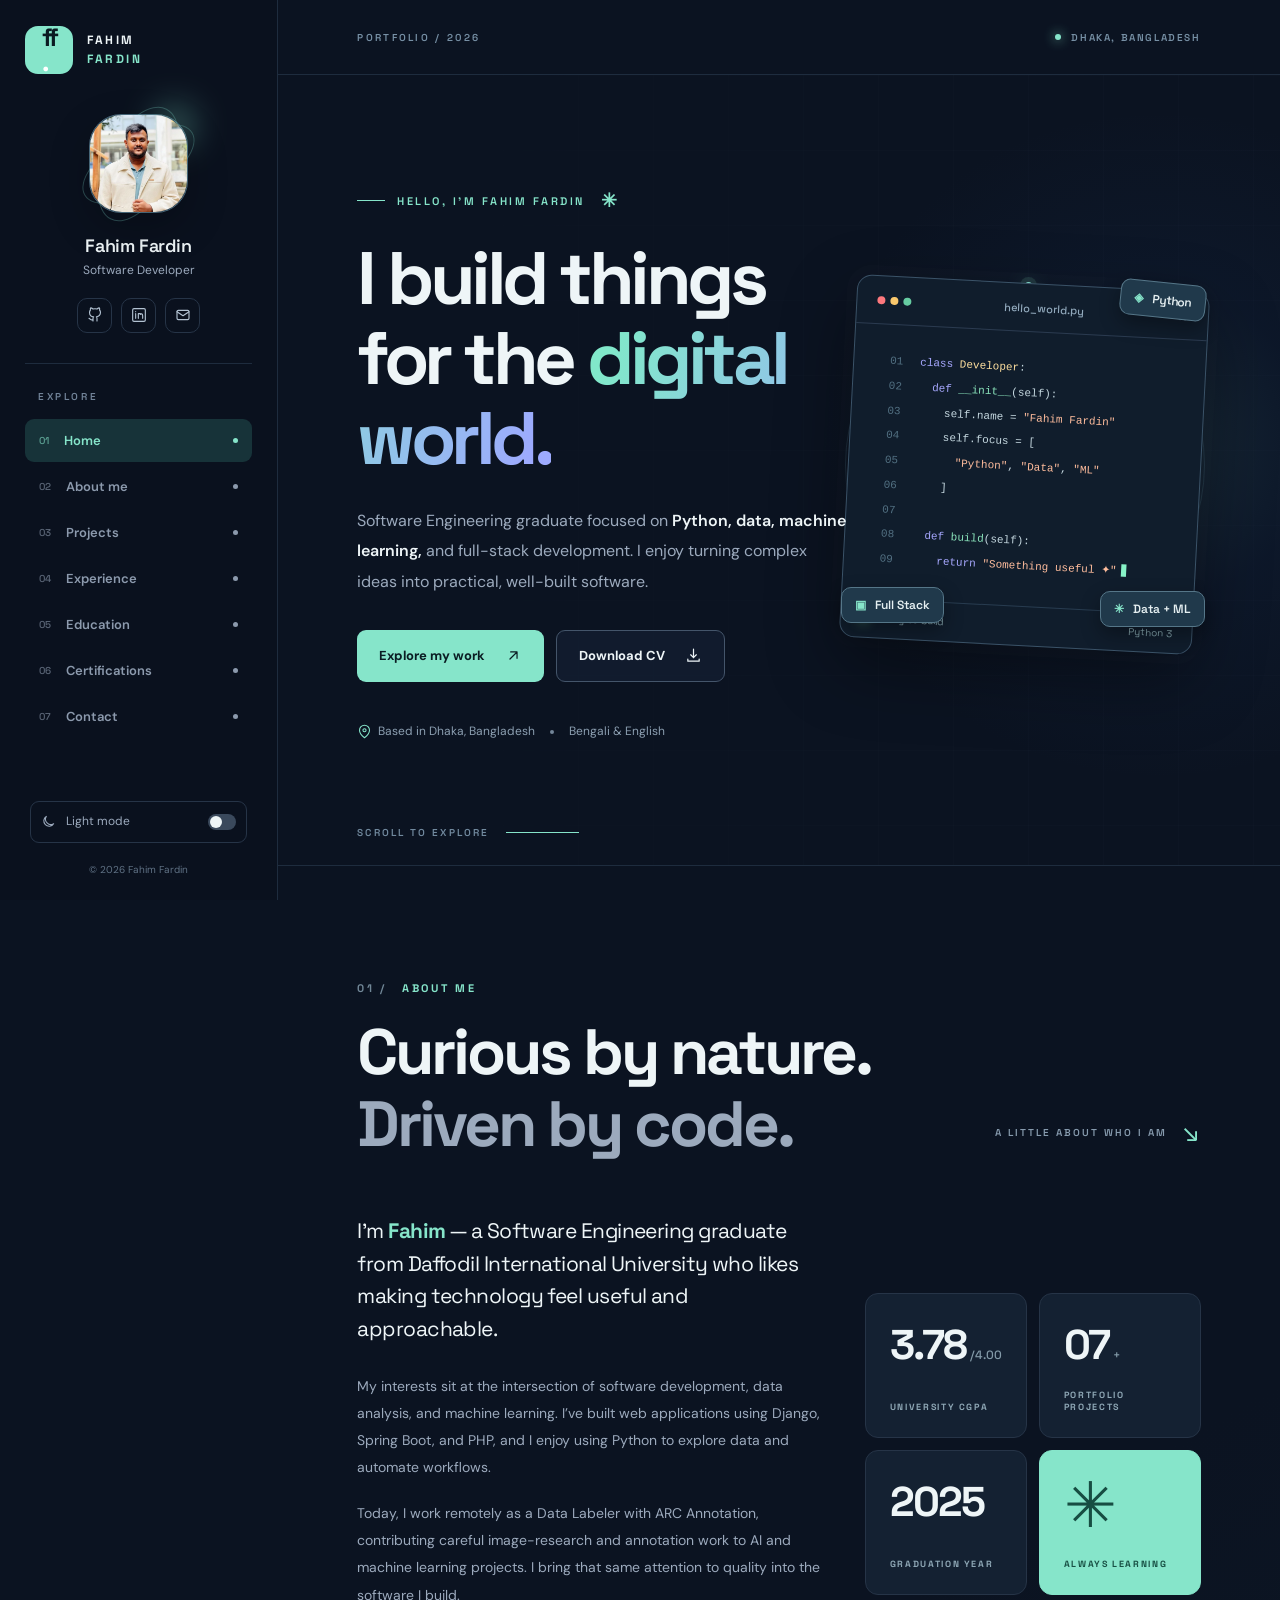
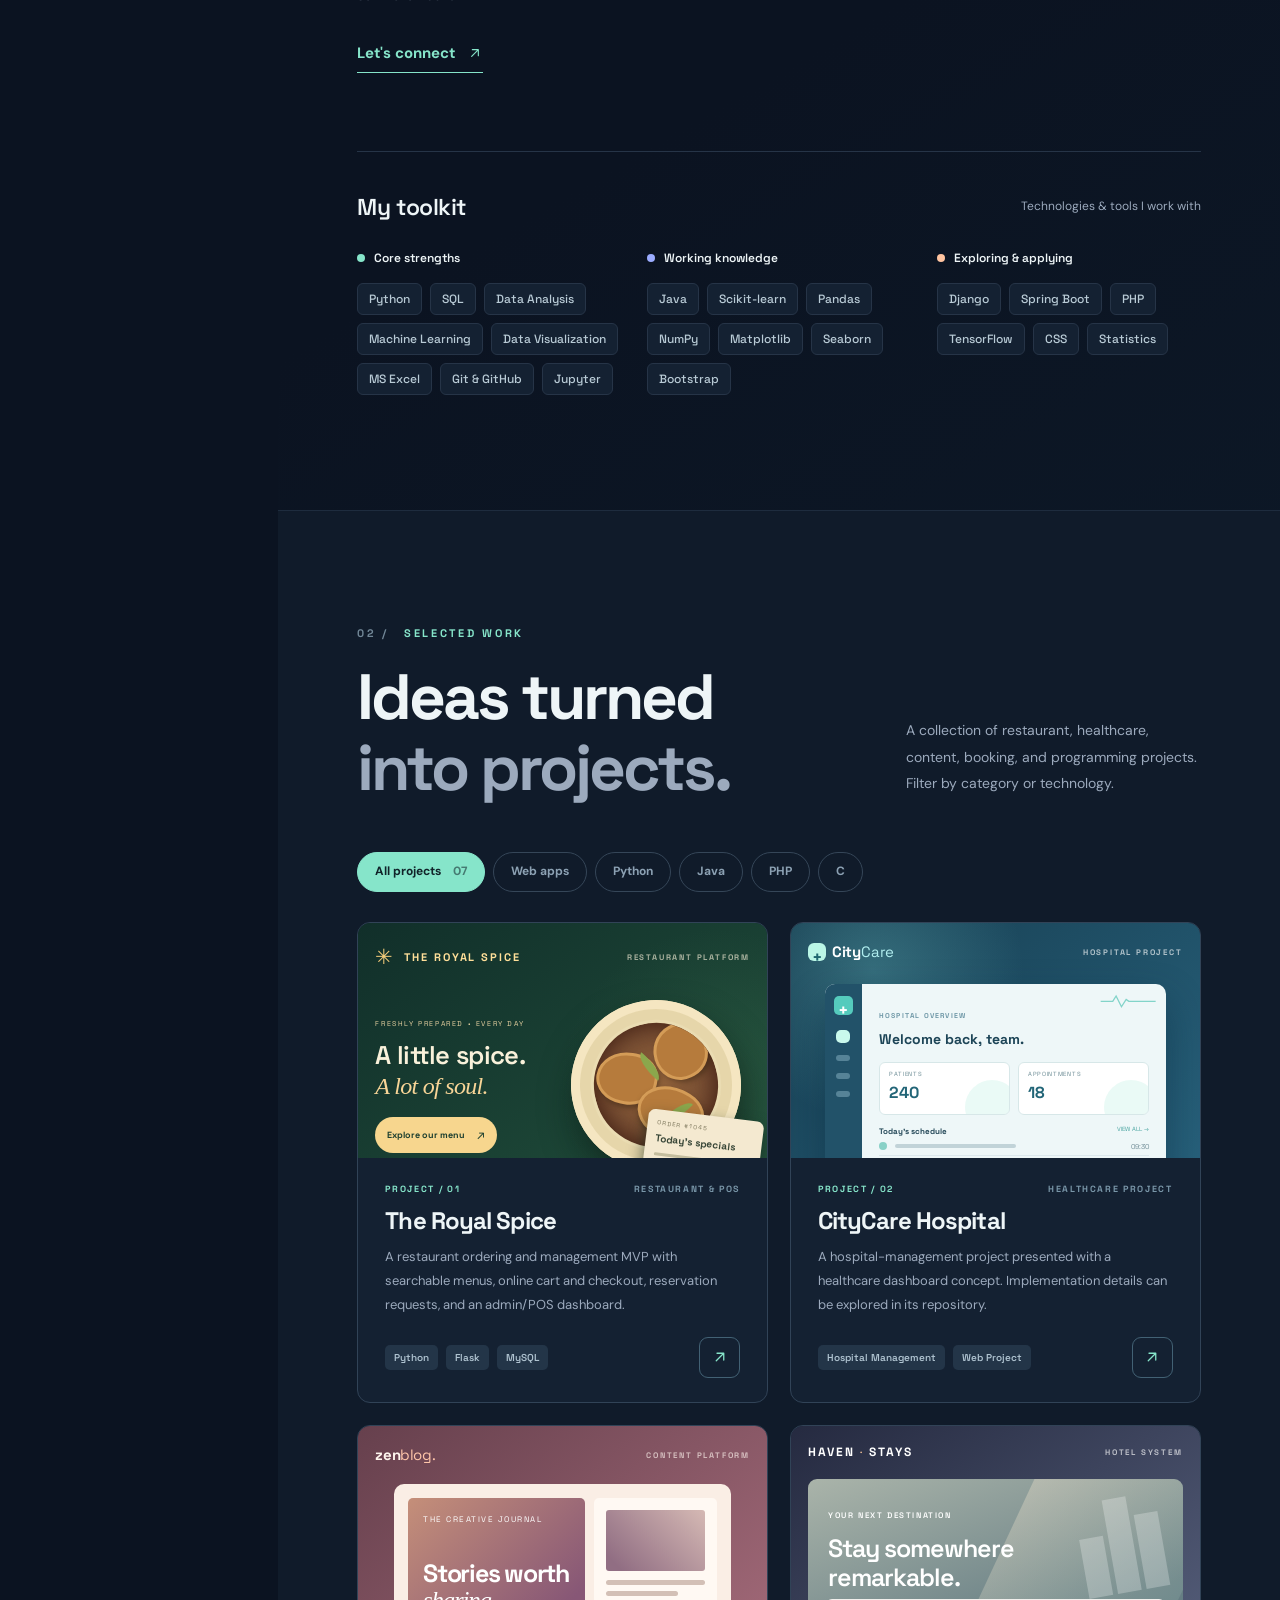
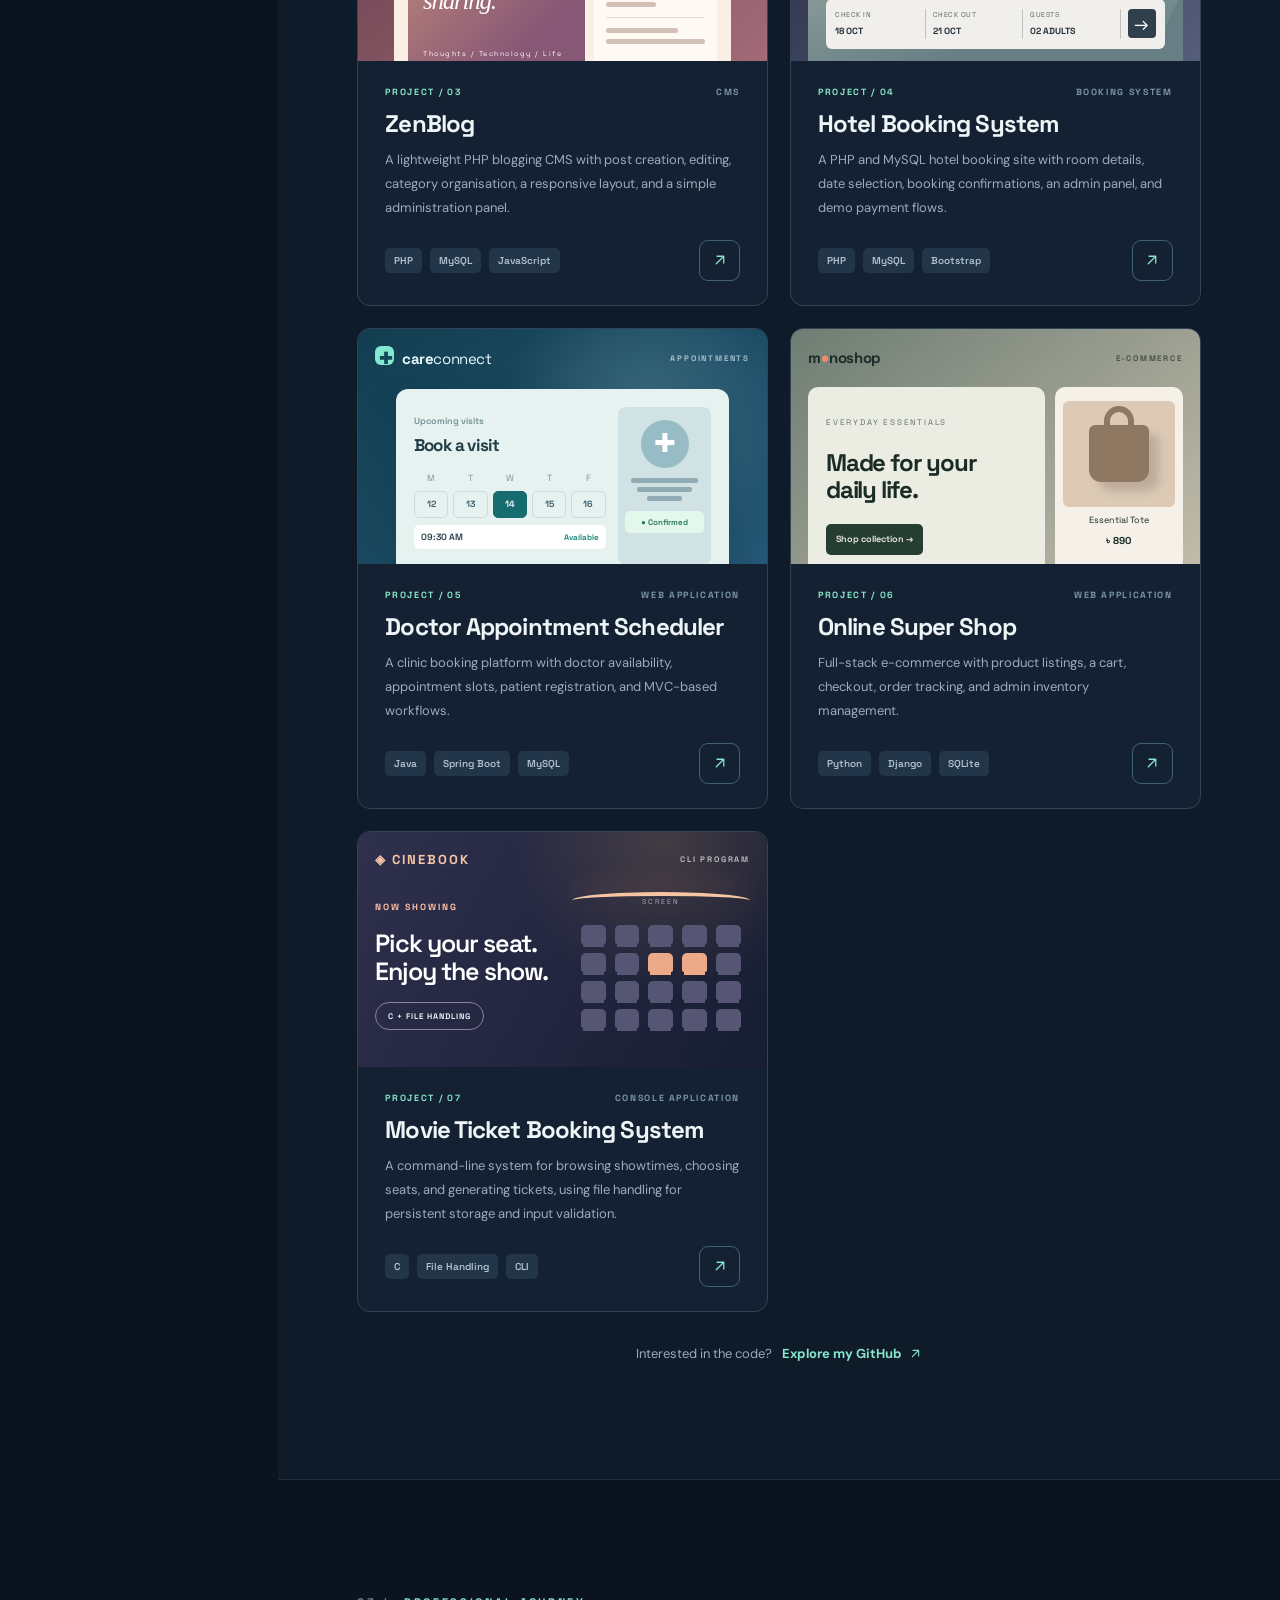
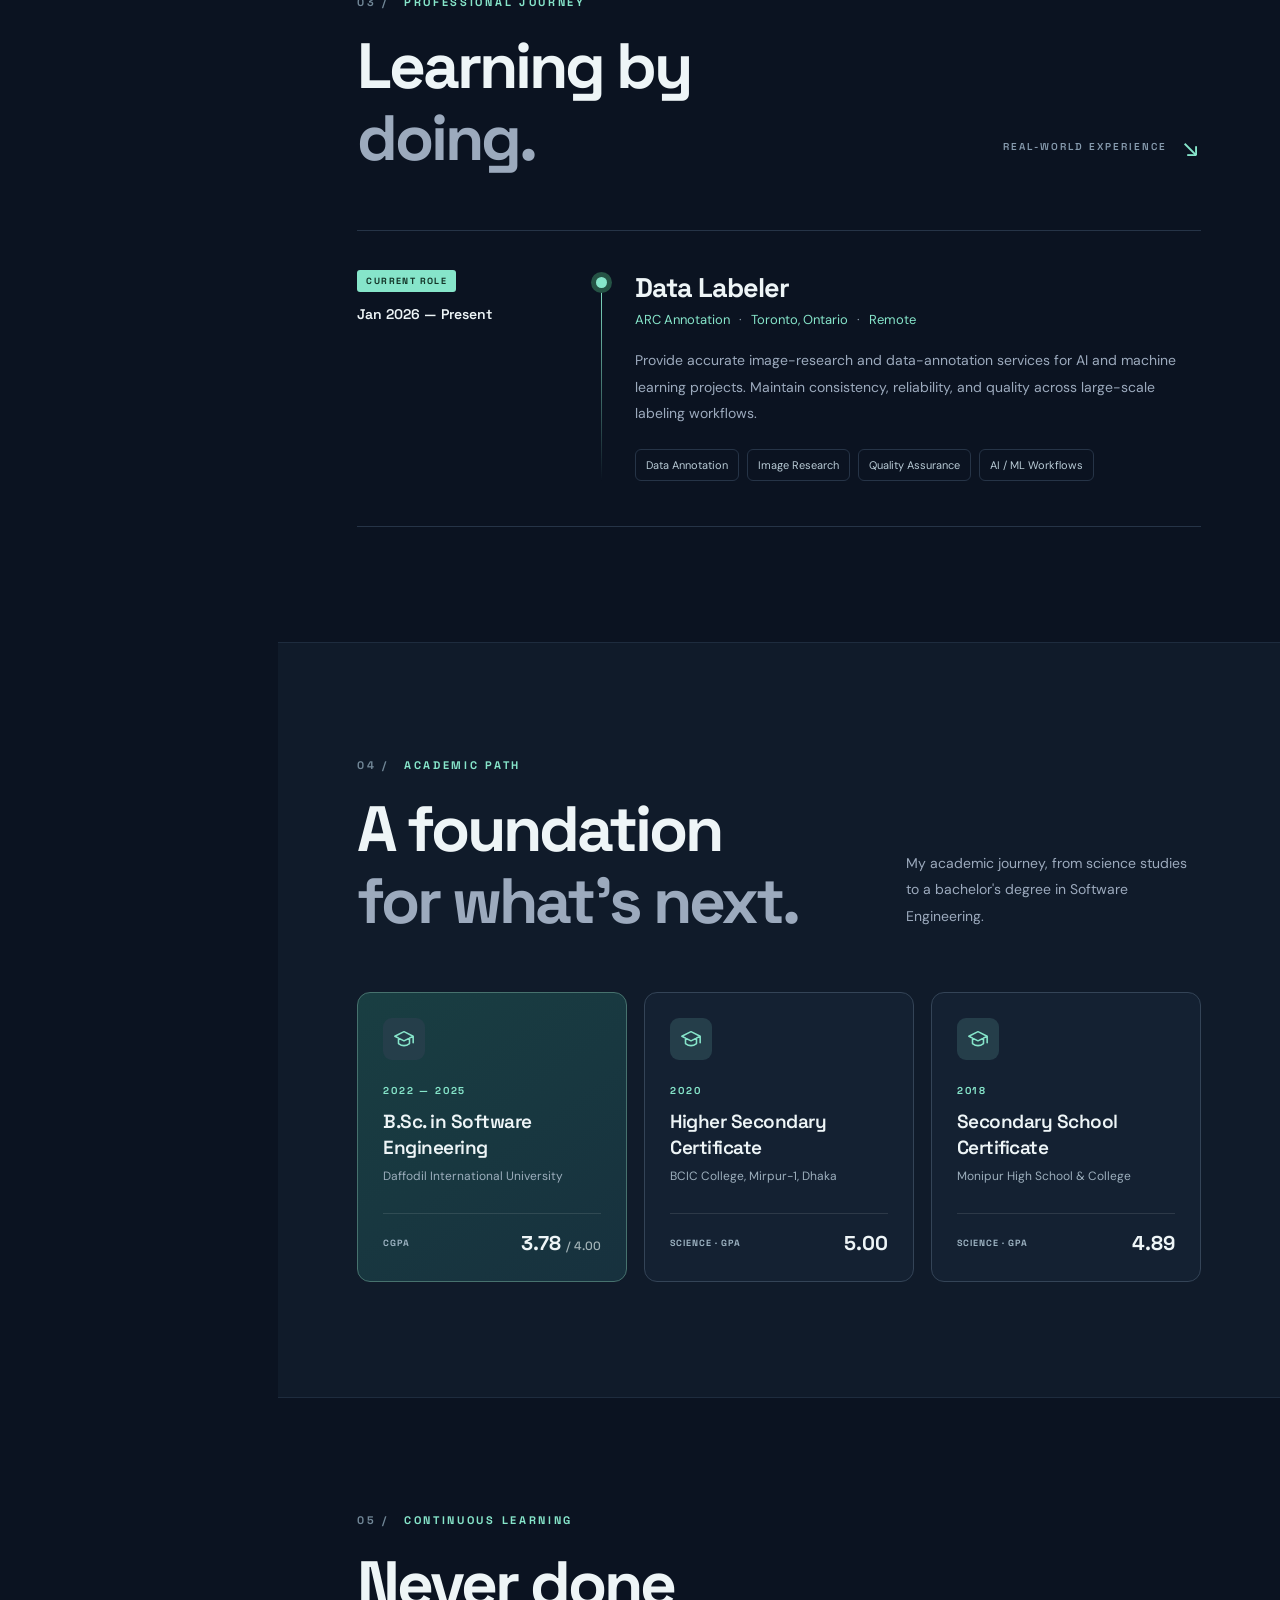
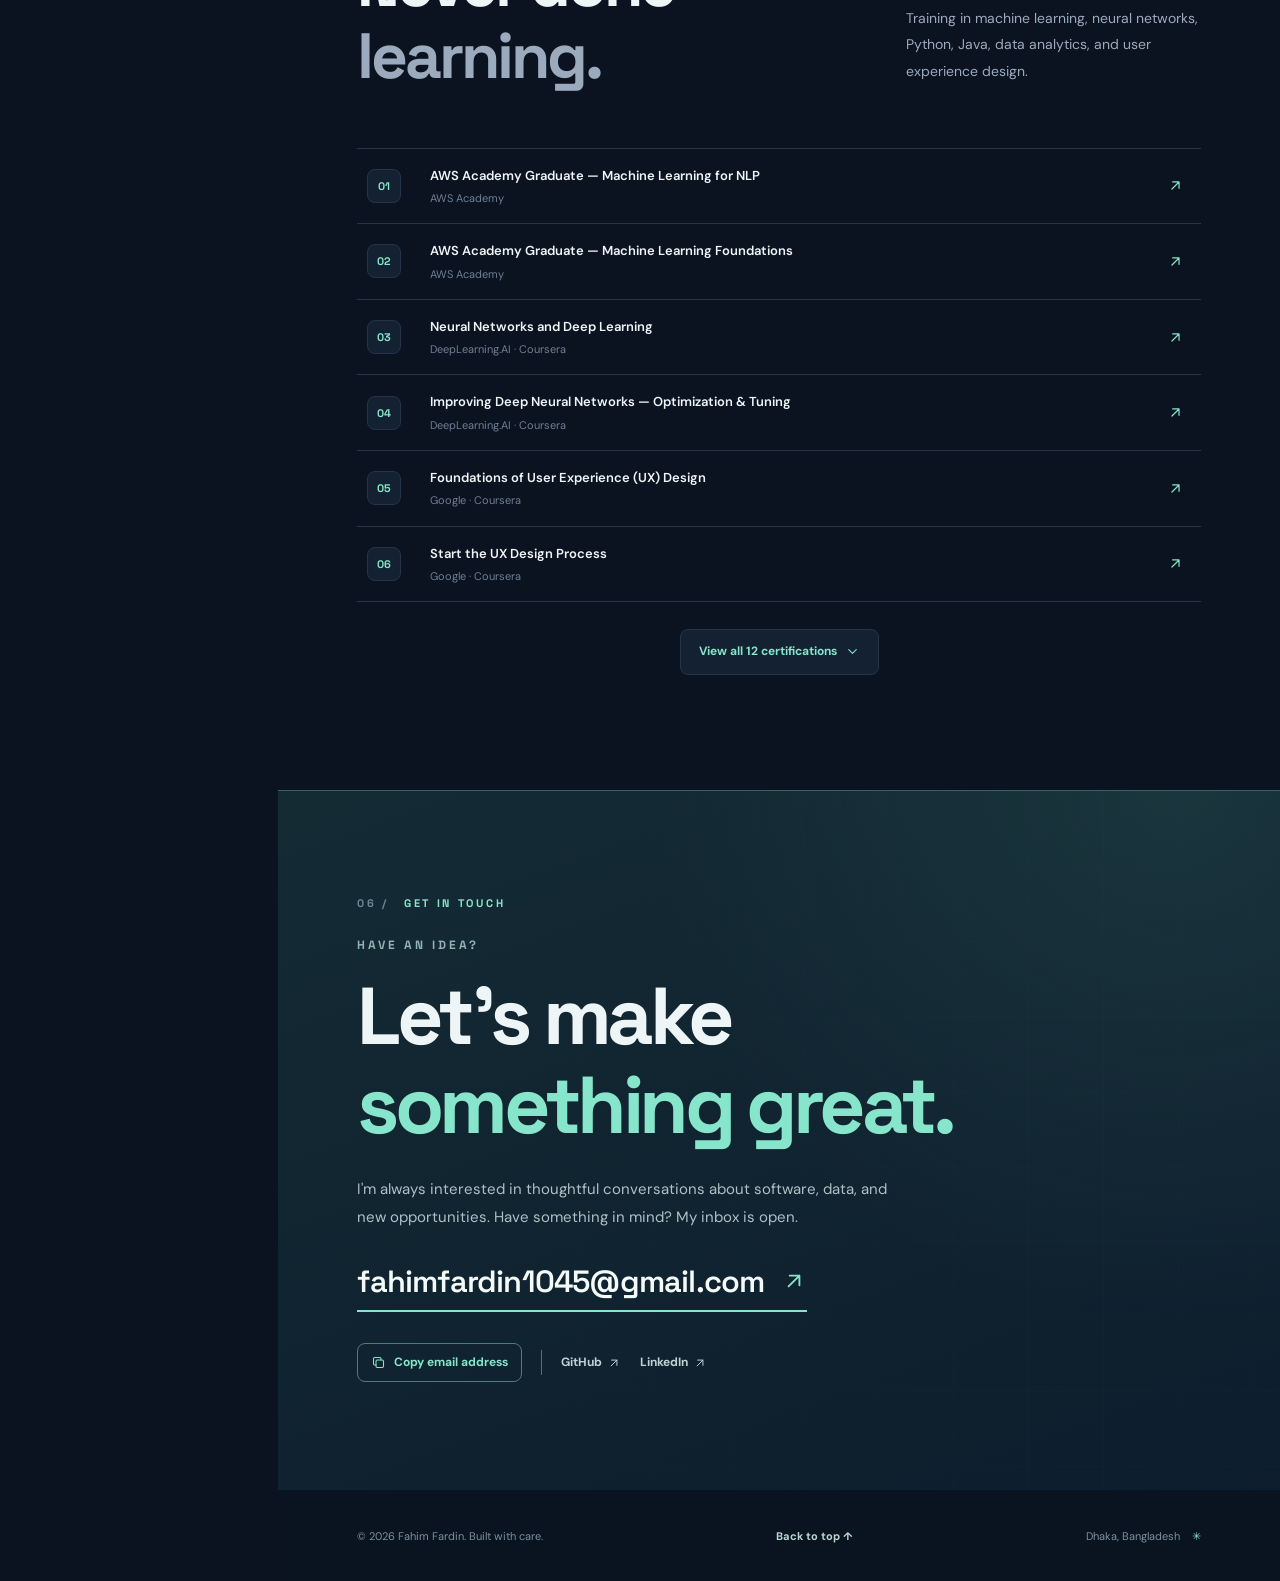
==== index.html @ cd659403 "portfolio" ====
<!doctype html>
<html lang="en">
<head>
  <meta charset="UTF-8">
  <meta name="viewport" content="width=device-width, initial-scale=1.0">
  <meta name="theme-color" content="#0b1321">
  <meta name="description" content="Portfolio of Fahim Fardin, a Software Engineering graduate and Python developer based in Dhaka, Bangladesh. Explore projects in full-stack development, data, and machine learning.">
  <meta name="author" content="Fahim Fardin">
  <meta property="og:type" content="website">
  <meta property="og:title" content="Fahim Fardin — Software Developer Portfolio">
  <meta property="og:description" content="Python, data, machine learning & full-stack development. Explore projects, skills, and experience.">
  <meta property="og:image" content="assets/img/social-preview.svg">
  <meta name="color-scheme" content="dark light">
  <title>Fahim Fardin | Software Developer</title>
  <link rel="icon" type="image/svg+xml" href="assets/img/favicon.svg">
  <link rel="preconnect" href="https://fonts.googleapis.com">
  <link rel="preconnect" href="https://fonts.gstatic.com" crossorigin>
  <link href="https://fonts.googleapis.com/css2?family=DM+Sans:wght@400;500;600;700&family=Space+Grotesk:wght@400;500;600;700&display=swap" rel="stylesheet">
  <link rel="stylesheet" href="assets/css/styles.css">
</head>
<body>
  <svg class="svg-sprites" xmlns="http://www.w3.org/2000/svg" aria-hidden="true">
    <symbol id="ic-arrow-up-right" viewBox="0 0 24 24"><path d="M7 17 17 7M8 7h9v9"/></symbol>
    <symbol id="ic-arrow-right" viewBox="0 0 24 24"><path d="M5 12h14m-6-6 6 6-6 6"/></symbol>
    <symbol id="ic-download" viewBox="0 0 24 24"><path d="M12 3v12m-4-4 4 4 4-4M4 17v3h16v-3"/></symbol>
    <symbol id="ic-github" viewBox="0 0 24 24"><path d="M9 19c-4 1.5-4-2-6-2m12 4v-3.7a3.3 3.3 0 0 0-.9-2.6c3-.34 6.1-1.47 6.1-6.65A5.2 5.2 0 0 0 18.8 4.5a4.8 4.8 0 0 0-.1-3.1S17.5 1 15 3a11.2 11.2 0 0 0-6 0C6.5 1 5.3 1.4 5.3 1.4a4.8 4.8 0 0 0-.1 3.1 5.2 5.2 0 0 0-1.4 3.6c0 5.15 3.1 6.3 6.1 6.65A3.3 3.3 0 0 0 9 17.3V21"/></symbol>
    <symbol id="ic-linkedin" viewBox="0 0 24 24"><rect x="2.5" y="2.5" width="19" height="19" rx="2"/><path d="M7 10v7m0-10v.2M11 17v-7h3v1c.7-1 3.5-1.5 3.5 2V17"/></symbol>
    <symbol id="ic-mail" viewBox="0 0 24 24"><rect x="3" y="5" width="18" height="14" rx="2"/><path d="m3 7 9 6 9-6"/></symbol>
    <symbol id="ic-moon" viewBox="0 0 24 24"><path d="M20.2 15.5A8.5 8.5 0 0 1 8.5 3.8 8.5 8.5 0 1 0 20.2 15.5Z"/></symbol>
    <symbol id="ic-sun" viewBox="0 0 24 24"><circle cx="12" cy="12" r="4"/><path d="M12 2v2m0 16v2M4.9 4.9l1.4 1.4m11.4 11.4 1.4 1.4M2 12h2m16 0h2M4.9 19.1l1.4-1.4M17.7 6.3l1.4-1.4"/></symbol>
    <symbol id="ic-menu" viewBox="0 0 24 24"><path d="M4 7h16M4 12h16M4 17h16"/></symbol>
    <symbol id="ic-close" viewBox="0 0 24 24"><path d="M5 5 19 19M19 5 5 19"/></symbol>
    <symbol id="ic-code" viewBox="0 0 24 24"><path d="m8 8-4 4 4 4m8-8 4 4-4 4m-3-13-2 14"/></symbol>
    <symbol id="ic-briefcase" viewBox="0 0 24 24"><rect x="3" y="7" width="18" height="14" rx="2"/><path d="M8 7V5a2 2 0 0 1 2-2h4a2 2 0 0 1 2 2v2M3 12c4 3 14 3 18 0"/></symbol>
    <symbol id="ic-graduation" viewBox="0 0 24 24"><path d="m2 9 10-5 10 5-10 5-10-5Zm4 2v6c4 3 8 3 12 0v-6m4-2v7"/></symbol>
    <symbol id="ic-award" viewBox="0 0 24 24"><circle cx="12" cy="8" r="5"/><path d="m8 12-2 10 6-3 6 3-2-10"/></symbol>
    <symbol id="ic-location" viewBox="0 0 24 24"><path d="M20 10c0 6-8 12-8 12S4 16 4 10a8 8 0 1 1 16 0Z"/><circle cx="12" cy="10" r="2.5"/></symbol>
    <symbol id="ic-copy" viewBox="0 0 24 24"><rect x="8" y="8" width="12" height="12" rx="2"/><path d="M16 8V6a2 2 0 0 0-2-2H6a2 2 0 0 0-2 2v8a2 2 0 0 0 2 2h2"/></symbol>
    <symbol id="ic-check" viewBox="0 0 24 24"><path d="m5 12 4 4L19 6"/></symbol>
    <symbol id="ic-image" viewBox="0 0 24 24"><rect x="3" y="3" width="18" height="18" rx="3"/><circle cx="8.5" cy="8.5" r="1.6"/><path d="m4 17 5-5 3 3 3-4 5 6"/></symbol>
    <symbol id="ic-camera" viewBox="0 0 24 24"><path d="M3 7h4l2-3h6l2 3h4v13H3z"/><circle cx="12" cy="13.5" r="3.5"/></symbol>
    <symbol id="ic-chevron" viewBox="0 0 24 24"><path d="m6 9 6 6 6-6"/></symbol>
  </svg>

  <a class="skip-link" href="#main-content">Skip to content</a>
  <!-- Thin scroll-reading progress indicator. Decorative; excluded from assistive tech. -->
  <div class="scroll-progress" id="scrollProgress" aria-hidden="true"></div>
  <button class="mobile-toggle icon-button" id="menuToggle" aria-label="Open navigation" aria-expanded="false" aria-controls="siteSidebar"><svg class="icon"><use href="#ic-menu"/></svg></button>
  <div class="sidebar-backdrop" id="sidebarBackdrop" hidden></div>

  <aside class="sidebar" id="siteSidebar" aria-label="Main navigation">
    <a class="sidebar-brand" href="#home" aria-label="Fahim Fardin — Home">
      <span class="brand-mark">ff<span class="brand-dot">.</span></span>
      <span class="brand-name">FAHIM <span>FARDIN</span></span>
    </a>
    <div class="sidebar-profile">
      <div class="avatar" aria-hidden="true"><span>FF</span><img class="avatar-photo" data-photo-target="profile" alt="" hidden><div class="avatar-orbit orbit-one"></div><div class="avatar-orbit orbit-two"></div></div>
      <strong>Fahim Fardin</strong>
      <span>Software Developer</span>
      <div class="side-socials">
        <a href="https://github.com/fahim-fardin-1045" target="_blank" rel="noopener noreferrer" aria-label="GitHub profile"><svg class="icon"><use href="#ic-github"/></svg></a>
        <a href="https://www.linkedin.com/in/fahim-fardin-28616822a" target="_blank" rel="noopener noreferrer" aria-label="LinkedIn profile"><svg class="icon"><use href="#ic-linkedin"/></svg></a>
        <a href="mailto:fahimfardin1045@gmail.com" aria-label="Email Fahim"><svg class="icon"><use href="#ic-mail"/></svg></a>
      </div>
    </div>
    <nav class="side-nav" aria-label="Portfolio sections">
      <span class="nav-heading">EXPLORE</span>
      <a class="nav-item active" href="#home"><span class="nav-index">01</span><span>Home</span><span class="nav-point"></span></a>
      <a class="nav-item" href="#about"><span class="nav-index">02</span><span>About me</span><span class="nav-point"></span></a>
      <a class="nav-item" href="#projects"><span class="nav-index">03</span><span>Projects</span><span class="nav-point"></span></a>
      <a class="nav-item" href="#experience"><span class="nav-index">04</span><span>Experience</span><span class="nav-point"></span></a>
      <a class="nav-item" href="#education"><span class="nav-index">05</span><span>Education</span><span class="nav-point"></span></a>
      <a class="nav-item" href="#certifications"><span class="nav-index">06</span><span>Certifications</span><span class="nav-point"></span></a>
      <a class="nav-item" href="#contact"><span class="nav-index">07</span><span>Contact</span><span class="nav-point"></span></a>
    </nav>
    <div class="sidebar-bottom">
      <button type="button" class="image-tools-launch" id="imageStudioOpen" hidden><svg class="icon"><use href="#ic-image"/></svg> Manage images <span>↗</span></button>
      <button type="button" class="theme-switch" id="themeToggle" aria-label="Switch to light mode"><svg class="icon theme-icon-moon"><use href="#ic-moon"/></svg><svg class="icon theme-icon-sun"><use href="#ic-sun"/></svg><span id="themeLabel">Light mode</span><span class="toggle-track"><span class="toggle-thumb"></span></span></button>
      <span class="side-footer">© <span id="sidebarYear">2026</span> Fahim Fardin</span>
    </div>
  </aside>

  <main id="main-content" class="main">
    <div class="top-line"><span>PORTFOLIO / 2026</span><span class="top-line-right"><span class="mini-dot"></span> DHAKA, BANGLADESH</span></div>

    <section class="hero section-anchor" id="home" aria-labelledby="hero-title">
      <div class="hero-grid"></div><div class="hero-glow"></div>
      <div class="hero-content">
        <div class="eyebrow"><span class="eyebrow-line"></span> HELLO, I'M FAHIM FARDIN <span class="eyebrow-spark">✳</span></div>
        <h1 id="hero-title">I build things<br>for the <span class="gradient-text">digital<br class="desktop-only"> world.</span></h1>
        <p class="hero-description">Software Engineering graduate focused on <strong>Python, data, machine learning,</strong> and full-stack development. I enjoy turning complex ideas into practical, well-built software.</p>
        <div class="hero-actions"><a class="btn btn-primary" href="#projects">Explore my work <svg class="icon"><use href="#ic-arrow-up-right"/></svg></a><a class="btn btn-outline" href="assets/resume/Fahim_Fardin_Resume.pdf" download>Download CV <svg class="icon"><use href="#ic-download"/></svg></a></div>
        <div class="hero-meta"><span><svg class="icon"><use href="#ic-location"/></svg> Based in Dhaka, Bangladesh</span><span class="hero-meta-divider"></span><span>Bengali & English</span></div>
      </div>
      <div class="hero-visual" aria-label="Visual representation of Fahim's coding skills">
        <div class="visual-rings ring-a"></div><div class="visual-rings ring-b"></div>
        <div class="code-card">
          <div class="code-titlebar"><span class="window-dots"><i></i><i></i><i></i></span><span>hello_world.py</span><span class="titlebar-squares">⌘</span></div>
          <div class="code-body"><div><span class="code-ln">01</span><span class="code-purple">class</span> <span class="code-yellow">Developer</span>:</div><div><span class="code-ln">02</span>  <span class="code-purple">def</span> <span class="code-green">__init__</span>(self):</div><div><span class="code-ln">03</span>    self.name = <span class="code-orange">"Fahim Fardin"</span></div><div><span class="code-ln">04</span>    self.focus = [</div><div><span class="code-ln">05</span>      <span class="code-orange">"Python"</span>, <span class="code-orange">"Data"</span>, <span class="code-orange">"ML"</span></div><div><span class="code-ln">06</span>    ]</div><div><span class="code-ln">07</span></div><div><span class="code-ln">08</span>  <span class="code-purple">def</span> <span class="code-green">build</span>(self):</div><div><span class="code-ln">09</span>    <span class="code-purple">return</span> <span class="code-orange">"Something useful ✦"</span></div></div>
          <div class="code-status"><span><span class="status-dot"></span> Ready to build</span><span>Python 3</span></div>
        </div>
        <span class="float-chip chip-python"><span>◈</span> Python</span><span class="float-chip chip-data"><span>✳</span> Data + ML</span><span class="float-chip chip-stack"><span>▣</span> Full Stack</span>
      </div>
      <div class="scroll-cue"><span>SCROLL TO EXPLORE</span><span class="scroll-line"></span></div>
    </section>

    <section class="section about section-anchor" id="about" aria-labelledby="about-title">
      <div class="section-head reveal"><div><div class="section-label"><span>01 /</span> ABOUT ME</div><h2 id="about-title">Curious by nature.<br><span>Driven by code.</span></h2></div><div class="head-aside">A LITTLE ABOUT WHO I AM <span>↘</span></div></div>
      <div class="about-layout">
        <div class="about-copy reveal"><p class="lead">I'm <strong>Fahim</strong> — a Software Engineering graduate from Daffodil International University who likes making technology feel useful and approachable.</p><p>My interests sit at the intersection of software development, data analysis, and machine learning. I’ve built web applications using Django, Spring Boot, and PHP, and I enjoy using Python to explore data and automate workflows.</p><p>Today, I work remotely as a Data Labeler with ARC Annotation, contributing careful image-research and annotation work to AI and machine learning projects. I bring that same attention to quality into the software I build.</p><a class="text-link" href="mailto:fahimfardin1045@gmail.com">Let's connect <svg class="icon"><use href="#ic-arrow-up-right"/></svg></a></div>
        <div class="about-stats reveal"><div class="stat-tile"><span class="stat-number" data-count-to="3.78" data-count-decimals="2">3.78<span>/4.00</span></span><span class="stat-label">UNIVERSITY CGPA</span></div><div class="stat-tile"><span class="stat-number" data-count-to="7" data-count-pad="2">07<span>+</span></span><span class="stat-label">PORTFOLIO PROJECTS</span></div><div class="stat-tile"><span class="stat-number">2025</span><span class="stat-label">GRADUATION YEAR</span></div><div class="stat-tile stat-tile-accent"><span class="stat-icon">✳</span><span class="stat-label">ALWAYS LEARNING</span></div></div>
      </div>
      <div class="skills-area reveal"><div class="skills-title"><h3>My toolkit</h3><p>Technologies & tools I work with</p></div><div class="skill-groups"><div class="skill-group"><h4><span class="group-dot"></span> Core strengths</h4><div class="skill-tags"><span>Python</span><span>SQL</span><span>Data Analysis</span><span>Machine Learning</span><span>Data Visualization</span><span>MS Excel</span><span>Git & GitHub</span><span>Jupyter</span></div></div><div class="skill-group"><h4><span class="group-dot second"></span> Working knowledge</h4><div class="skill-tags"><span>Java</span><span>Scikit-learn</span><span>Pandas</span><span>NumPy</span><span>Matplotlib</span><span>Seaborn</span><span>Bootstrap</span></div></div><div class="skill-group"><h4><span class="group-dot third"></span> Exploring & applying</h4><div class="skill-tags"><span>Django</span><span>Spring Boot</span><span>PHP</span><span>TensorFlow</span><span>CSS</span><span>Statistics</span></div></div></div></div>
    </section>

    <section class="section projects-section section-anchor" id="projects" aria-labelledby="projects-title"><div class="section-head reveal"><div><div class="section-label"><span>02 /</span> SELECTED WORK</div><h2 id="projects-title">Ideas turned<br><span>into projects.</span></h2></div><p class="section-intro">A collection of restaurant, healthcare, content, booking, and programming projects. Filter by category or technology.</p></div>
      <div class="filter-row reveal" role="group" aria-label="Filter projects by category or technology"><button class="filter-btn active" type="button" data-filter="all" aria-pressed="true">All projects <span>07</span></button><button class="filter-btn" type="button" data-filter="web" aria-pressed="false">Web apps</button><button class="filter-btn" type="button" data-filter="python" aria-pressed="false">Python</button><button class="filter-btn" type="button" data-filter="java" aria-pressed="false">Java</button><button class="filter-btn" type="button" data-filter="php" aria-pressed="false">PHP</button><button class="filter-btn" type="button" data-filter="c" aria-pressed="false">C</button></div>
      <div class="projects-grid" id="projectsGrid">
        <article class="project-card reveal" data-tech="web python">
          <div class="project-art art-royal">
            <div class="art-top"><span class="art-brand royal-brand"><span class="royal-icon">✳</span> THE ROYAL SPICE</span><span class="art-minilabel">RESTAURANT PLATFORM</span></div>
            <div class="royal-ui" aria-hidden="true">
              <div class="royal-copy"><span class="royal-overline">FRESHLY PREPARED • EVERY DAY</span><strong>A little spice.<br><em>A lot of soul.</em></strong><span class="royal-cta">Explore our menu <b>↗</b></span></div>
              <div class="royal-plate"><div class="royal-rim"><span class="royal-food food-a"></span><span class="royal-food food-b"></span><span class="royal-food food-c"></span><span class="royal-herb herb-a"></span><span class="royal-herb herb-b"></span></div></div>
              <div class="royal-ticket"><span>ORDER #1045</span><strong>Today's specials</strong><i></i><i></i><i></i><b>FLASK · MYSQL</b></div>
            </div>
          <img class="project-cover" data-photo-target="royal" alt="The Royal Spice project preview" loading="lazy" decoding="async" hidden></div>
          <div class="project-body"><div class="project-number">PROJECT / 01 <span>RESTAURANT & POS</span></div><h3>The Royal Spice</h3><p>A restaurant ordering and management MVP with searchable menus, online cart and checkout, reservation requests, and an admin/POS dashboard.</p><div class="project-footer"><div class="tech-list"><span>Python</span><span>Flask</span><span>MySQL</span></div><a class="project-link" href="https://github.com/fahim-fardin-1045/The-Royel-Spice" target="_blank" rel="noopener noreferrer" aria-label="View The Royal Spice project on GitHub" title="View project code"><svg class="icon"><use href="#ic-arrow-up-right"/></svg></a></div></div>
        </article>
        <article class="project-card reveal" data-tech="web">
          <div class="project-art art-citycare">
            <div class="art-top"><span class="art-brand citycare-brand"><span class="citycare-cross">+</span> City<span>Care</span></span><span class="art-minilabel">HOSPITAL PROJECT</span></div>
            <div class="citycare-ui" aria-hidden="true">
              <div class="citycare-sidebar"><span class="citycare-logo">+</span><i class="citycare-active"></i><i></i><i></i><i></i></div>
              <div class="citycare-workspace"><span class="citycare-label">HOSPITAL OVERVIEW</span><strong>Welcome back, team.</strong><div class="citycare-widgets"><div><span>PATIENTS</span><b>240</b><i></i></div><div><span>APPOINTMENTS</span><b>18</b><i></i></div></div><div class="citycare-linehead"><b>Today's schedule</b><span>VIEW ALL →</span></div><div class="citycare-patient"><span class="citycare-dot"></span><i></i><em>09:30</em></div><div class="citycare-patient"><span class="citycare-dot"></span><i></i><em>11:00</em></div></div>
              <div class="citycare-pulse"><svg viewBox="0 0 85 22" fill="none" stroke="currentColor" stroke-width="2"><path d="M1 11h18l5-8 8 16 7-11 4 3h40"/></svg></div>
            </div>
          <img class="project-cover" data-photo-target="citycare" alt="CityCare Hospital project preview" loading="lazy" decoding="async" hidden></div>
          <div class="project-body"><div class="project-number">PROJECT / 02 <span>HEALTHCARE PROJECT</span></div><h3>CityCare Hospital</h3><p>A hospital-management project presented with a healthcare dashboard concept. Implementation details can be explored in its repository.</p><div class="project-footer"><div class="tech-list"><span>Hospital Management</span><span>Web Project</span></div><a class="project-link" href="https://github.com/fahim-fardin-1045/hospital-management-system" target="_blank" rel="noopener noreferrer" aria-label="View hospital management system repository on GitHub" title="View project code"><svg class="icon"><use href="#ic-arrow-up-right"/></svg></a></div></div>
        </article>
        <article class="project-card reveal" data-tech="web php"><div class="project-art art-blog"><div class="art-top"><span class="art-brand blog-brand">zen<span>blog.</span></span><span class="art-minilabel">CONTENT PLATFORM</span></div><div class="blog-ui"><div class="blog-cover"><span>THE CREATIVE JOURNAL</span><strong>Stories worth<br><em>sharing.</em></strong><span>Thoughts / Technology / Life</span></div><div class="blog-sidebar"><div class="blog-square"></div><span class="bar bar-long"></span><span class="bar bar-mid"></span><span class="bar bar-short"></span><div class="blog-line"></div><span class="bar bar-mid"></span><span class="bar bar-long"></span></div></div><img class="project-cover" data-photo-target="zenblog" alt="ZenBlog project preview" loading="lazy" decoding="async" hidden></div><div class="project-body"><div class="project-number">PROJECT / 03 <span>CMS</span></div><h3>ZenBlog</h3><p>A lightweight PHP blogging CMS with post creation, editing, category organisation, a responsive layout, and a simple administration panel.</p><div class="project-footer"><div class="tech-list"><span>PHP</span><span>MySQL</span><span>JavaScript</span></div><a class="project-link" href="https://github.com/fahim-fardin-1045/php_zen-blog" target="_blank" rel="noopener noreferrer" aria-label="View ZenBlog on GitHub"><svg class="icon"><use href="#ic-arrow-up-right"/></svg></a></div></div></article>
        <article class="project-card reveal" data-tech="web php"><div class="project-art art-hotel"><div class="art-top"><span class="art-brand hotel-brand">HAVEN <span>·</span> STAYS</span><span class="art-minilabel">HOTEL SYSTEM</span></div><div class="hotel-ui"><div class="hotel-heading"><span>YOUR NEXT DESTINATION</span><strong>Stay somewhere<br>remarkable.</strong></div><div class="hotel-box"><span>CHECK IN <strong>18 OCT</strong></span><span>CHECK OUT <strong>21 OCT</strong></span><span>GUESTS <strong>02 ADULTS</strong></span><span class="hotel-search">→</span></div><div class="hotel-horizon"><i></i><i></i><i></i></div></div><img class="project-cover" data-photo-target="hotel" alt="Hotel Booking System project preview" loading="lazy" decoding="async" hidden></div><div class="project-body"><div class="project-number">PROJECT / 04 <span>BOOKING SYSTEM</span></div><h3>Hotel Booking System</h3><p>A PHP and MySQL hotel booking site with room details, date selection, booking confirmations, an admin panel, and demo payment flows.</p><div class="project-footer"><div class="tech-list"><span>PHP</span><span>MySQL</span><span>Bootstrap</span></div><a class="project-link" href="https://github.com/fahim-fardin-1045/hotel_booking" target="_blank" rel="noopener noreferrer" aria-label="View Hotel Booking System on GitHub"><svg class="icon"><use href="#ic-arrow-up-right"/></svg></a></div></div></article>
        <article class="project-card reveal" data-tech="web java"><div class="project-art art-doctor"><div class="art-top"><span class="art-brand"><span class="art-brand-icon">✚</span> care<span>connect</span></span><span class="art-minilabel">APPOINTMENTS</span></div><div class="schedule-ui"><div class="schedule-left"><span class="ui-muted">Upcoming visits</span><strong>Book a visit</strong><div class="schedule-calendar"><span>M</span><span>T</span><span>W</span><span>T</span><span>F</span><b>12</b><b>13</b><b class="selected">14</b><b>15</b><b>16</b></div><div class="schedule-slot">09:30 AM <span>Available</span></div></div><div class="doctor-id"><span class="doctor-avatar">✚</span><div class="doctor-bars"><i></i><i></i><i></i></div><span class="doctor-badge">● Confirmed</span></div></div><img class="project-cover" data-photo-target="doctor" alt="Doctor Appointment Scheduler project preview" loading="lazy" decoding="async" hidden></div><div class="project-body"><div class="project-number">PROJECT / 05 <span>WEB APPLICATION</span></div><h3>Doctor Appointment Scheduler</h3><p>A clinic booking platform with doctor availability, appointment slots, patient registration, and MVC-based workflows.</p><div class="project-footer"><div class="tech-list"><span>Java</span><span>Spring Boot</span><span>MySQL</span></div><a class="project-link" href="https://github.com/fahim-fardin-1045/OOD_Spring_Project" target="_blank" rel="noopener noreferrer" aria-label="View Doctor Appointment Scheduler on GitHub"><svg class="icon"><use href="#ic-arrow-up-right"/></svg></a></div></div></article>
        <article class="project-card reveal" data-tech="web python"><div class="project-art art-shop"><div class="art-top"><span class="art-brand">m<span class="shop-bubble">●</span>noshop</span><span class="art-minilabel">E-COMMERCE</span></div><div class="shop-ui"><div class="shop-feature"><span>EVERYDAY ESSENTIALS</span><strong>Made for your<br>daily life.</strong><span class="shop-faux-button">Shop collection →</span></div><div class="shop-product"><div class="shop-bag"><span></span></div><span>Essential Tote</span><strong>৳ 890</strong></div></div><img class="project-cover" data-photo-target="shop" alt="Online Super Shop project preview" loading="lazy" decoding="async" hidden></div><div class="project-body"><div class="project-number">PROJECT / 06 <span>WEB APPLICATION</span></div><h3>Online Super Shop</h3><p>Full-stack e-commerce with product listings, a cart, checkout, order tracking, and admin inventory management.</p><div class="project-footer"><div class="tech-list"><span>Python</span><span>Django</span><span>SQLite</span></div><a class="project-link" href="https://github.com/fahim-fardin-1045/Supershop_project" target="_blank" rel="noopener noreferrer" aria-label="View Online Super Shop on GitHub"><svg class="icon"><use href="#ic-arrow-up-right"/></svg></a></div></div></article>
        <article class="project-card reveal" data-tech="c"><div class="project-art art-cinema"><div class="art-top"><span class="art-brand cinema-brand">◈ CINEBOOK</span><span class="art-minilabel">CLI PROGRAM</span></div><div class="cinema-ui"><div class="cinema-side"><span>NOW SHOWING</span><strong>Pick your seat.<br>Enjoy the show.</strong><span class="cinema-pill">C + FILE HANDLING</span></div><div class="seat-map"><div class="cinema-screen">SCREEN</div><div class="seats-grid" aria-hidden="true"><i></i><i></i><i></i><i></i><i></i><i></i><i></i><i class="seat-picked"></i><i class="seat-picked"></i><i></i><i></i><i></i><i></i><i></i><i></i><i></i><i></i><i></i><i></i><i></i></div></div></div><img class="project-cover" data-photo-target="cinema" alt="Movie Ticket Booking System project preview" loading="lazy" decoding="async" hidden></div><div class="project-body"><div class="project-number">PROJECT / 07 <span>CONSOLE APPLICATION</span></div><h3>Movie Ticket Booking System</h3><p>A command-line system for browsing showtimes, choosing seats, and generating tickets, using file handling for persistent storage and input validation.</p><div class="project-footer"><div class="tech-list"><span>C</span><span>File Handling</span><span>CLI</span></div><a class="project-link" href="https://github.com/fahim-fardin-1045/Movie-Ticket-Booking" target="_blank" rel="noopener noreferrer" aria-label="View Movie Ticket Booking System on GitHub"><svg class="icon"><use href="#ic-arrow-up-right"/></svg></a></div></div></article>
      </div>
      <p class="filter-status sr-only" id="filterStatus" role="status" aria-live="polite">Showing all 7 projects.</p>
      <div class="projects-more reveal">Interested in the code? <a href="https://github.com/fahim-fardin-1045" target="_blank" rel="noopener noreferrer">Explore my GitHub <svg class="icon"><use href="#ic-arrow-up-right"/></svg></a></div>
    </section>

    <section class="section experience-section section-anchor" id="experience" aria-labelledby="experience-title"><div class="section-head reveal"><div><div class="section-label"><span>03 /</span> PROFESSIONAL JOURNEY</div><h2 id="experience-title">Learning by<br><span>doing.</span></h2></div><div class="head-aside">REAL-WORLD EXPERIENCE <span>↘</span></div></div><div class="timeline reveal"><div class="timeline-entry"><div class="timeline-date"><span class="timeline-current">CURRENT ROLE</span><strong>Jan 2026 — Present</strong></div><div class="timeline-connector"><span></span></div><div class="timeline-details"><h3>Data Labeler</h3><p class="workplace">ARC Annotation <span>·</span> Toronto, Ontario <span>·</span> Remote</p><p>Provide accurate image-research and data-annotation services for AI and machine learning projects. Maintain consistency, reliability, and quality across large-scale labeling workflows.</p><div class="experience-tags"><span>Data Annotation</span><span>Image Research</span><span>Quality Assurance</span><span>AI / ML Workflows</span></div></div></div></div></section>

    <section class="section education-section section-anchor" id="education" aria-labelledby="education-title"><div class="section-head reveal"><div><div class="section-label"><span>04 /</span> ACADEMIC PATH</div><h2 id="education-title">A foundation<br><span>for what's next.</span></h2></div><p class="section-intro">My academic journey, from science studies to a bachelor's degree in Software Engineering.</p></div><div class="education-grid reveal"><article class="edu-card edu-primary"><div class="edu-icon"><svg class="icon"><use href="#ic-graduation"/></svg></div><div class="edu-year">2022 — 2025</div><h3>B.Sc. in Software Engineering</h3><p>Daffodil International University</p><div class="edu-bottom"><span>CGPA</span><strong>3.78 <small>/ 4.00</small></strong></div></article><article class="edu-card"><div class="edu-icon"><svg class="icon"><use href="#ic-graduation"/></svg></div><div class="edu-year">2020</div><h3>Higher Secondary Certificate</h3><p>BCIC College, Mirpur-1, Dhaka</p><div class="edu-bottom"><span>SCIENCE · GPA</span><strong>5.00</strong></div></article><article class="edu-card"><div class="edu-icon"><svg class="icon"><use href="#ic-graduation"/></svg></div><div class="edu-year">2018</div><h3>Secondary School Certificate</h3><p>Monipur High School & College</p><div class="edu-bottom"><span>SCIENCE · GPA</span><strong>4.89</strong></div></article></div></section>

    <section class="section certificates-section section-anchor" id="certifications" aria-labelledby="cert-title"><div class="section-head reveal"><div><div class="section-label"><span>05 /</span> CONTINUOUS LEARNING</div><h2 id="cert-title">Never done<br><span>learning.</span></h2></div><p class="section-intro">Training in machine learning, neural networks, Python, Java, data analytics, and user experience design.</p></div><div class="cert-list reveal" id="certList">
      <a class="cert-item" href="https://www.credly.com/go/redrq256" target="_blank" rel="noopener noreferrer"><span class="cert-icon">01</span><div><strong>AWS Academy Graduate — Machine Learning for NLP</strong><span>AWS Academy</span></div><svg class="icon"><use href="#ic-arrow-up-right"/></svg></a>
      <a class="cert-item" href="https://www.credly.com/go/l5bCc9kc" target="_blank" rel="noopener noreferrer"><span class="cert-icon">02</span><div><strong>AWS Academy Graduate — Machine Learning Foundations</strong><span>AWS Academy</span></div><svg class="icon"><use href="#ic-arrow-up-right"/></svg></a>
      <a class="cert-item" href="https://coursera.org/verify/PRRMQLF92VWO" target="_blank" rel="noopener noreferrer"><span class="cert-icon">03</span><div><strong>Neural Networks and Deep Learning</strong><span>DeepLearning.AI · Coursera</span></div><svg class="icon"><use href="#ic-arrow-up-right"/></svg></a>
      <a class="cert-item" href="https://coursera.org/verify/VD1JTFF6AWCI" target="_blank" rel="noopener noreferrer"><span class="cert-icon">04</span><div><strong>Improving Deep Neural Networks — Optimization & Tuning</strong><span>DeepLearning.AI · Coursera</span></div><svg class="icon"><use href="#ic-arrow-up-right"/></svg></a>
      <a class="cert-item" href="https://coursera.org/verify/U7A5CRUI7LOB" target="_blank" rel="noopener noreferrer"><span class="cert-icon">05</span><div><strong>Foundations of User Experience (UX) Design</strong><span>Google · Coursera</span></div><svg class="icon"><use href="#ic-arrow-up-right"/></svg></a>
      <a class="cert-item" href="https://coursera.org/verify/YOY3MT6ZIQ01" target="_blank" rel="noopener noreferrer"><span class="cert-icon">06</span><div><strong>Start the UX Design Process</strong><span>Google · Coursera</span></div><svg class="icon"><use href="#ic-arrow-up-right"/></svg></a>
      <a class="cert-item extra-cert" href="https://udemy.com/certificate/UC-50faf0ad-2db0-4e7d-b21d-664479cb1e00" target="_blank" rel="noopener noreferrer"><span class="cert-icon">07</span><div><strong>Learn JAVA Programming</strong><span>Udemy</span></div><svg class="icon"><use href="#ic-arrow-up-right"/></svg></a>
      <a class="cert-item extra-cert" href="https://udemy.com/certificate/UC-cd60633a-88c6-4aba-a10d-b816e0342bf5" target="_blank" rel="noopener noreferrer"><span class="cert-icon">08</span><div><strong>Python for Everyone</strong><span>Udemy</span></div><svg class="icon"><use href="#ic-arrow-up-right"/></svg></a>
      <a class="cert-item extra-cert" href="https://udemy.com/certificate/UC-bc8eb25b-78a3-4b87-99aa-cfc5cb70a768" target="_blank" rel="noopener noreferrer"><span class="cert-icon">09</span><div><strong>MS Excel Automation: Excel Data Analysis with Python</strong><span>Udemy</span></div><svg class="icon"><use href="#ic-arrow-up-right"/></svg></a>
      <a class="cert-item extra-cert" href="https://udemy.com/certificate/UC-d26cc973-0299-447c-a773-b4584e918aaf" target="_blank" rel="noopener noreferrer"><span class="cert-icon">10</span><div><strong>Microsoft Word Essential Training</strong><span>Udemy</span></div><svg class="icon"><use href="#ic-arrow-up-right"/></svg></a>
      <a class="cert-item extra-cert" href="https://udemy.com/certificate/UC-fce22cf6-3944-42fe-a9ba-00f5184d818b" target="_blank" rel="noopener noreferrer"><span class="cert-icon">11</span><div><strong>Data Analytics for Project Management</strong><span>Udemy</span></div><svg class="icon"><use href="#ic-arrow-up-right"/></svg></a>
      <div class="cert-item extra-cert cert-no-link"><span class="cert-icon">12</span><div><strong>Professional UI/UX Design with Figma</strong><span>UY LAB · Online</span></div><span class="cert-unlinked" title="Certificate URL not provided in résumé">No verification URL</span></div>
      </div><button class="show-certs" id="showCerts" type="button" aria-expanded="false" aria-controls="certList">View all 12 certifications <svg class="icon"><use href="#ic-chevron"/></svg></button></section>

    <section class="contact-section section-anchor" id="contact" aria-labelledby="contact-title"><div class="contact-grid"></div><div class="contact-inner reveal"><div class="section-label"><span>06 /</span> GET IN TOUCH</div><span class="contact-super">HAVE AN IDEA?</span><h2 id="contact-title">Let's make<br><em>something great.</em></h2><p>I'm always interested in thoughtful conversations about software, data, and new opportunities. Have something in mind? My inbox is open.</p><a class="contact-email" href="mailto:fahimfardin1045@gmail.com">fahimfardin1045@gmail.com <svg class="icon"><use href="#ic-arrow-up-right"/></svg></a><div class="contact-actions"><button class="copy-email" id="copyEmail" type="button"><svg class="icon"><use href="#ic-copy"/></svg><span>Copy email address</span></button><span class="contact-divider"></span><a href="https://github.com/fahim-fardin-1045" target="_blank" rel="noopener noreferrer">GitHub <svg class="icon"><use href="#ic-arrow-up-right"/></svg></a><a href="https://www.linkedin.com/in/fahim-fardin-28616822a" target="_blank" rel="noopener noreferrer">LinkedIn <svg class="icon"><use href="#ic-arrow-up-right"/></svg></a></div></div></section>
    <footer class="main-footer"><span>© <span id="footerYear">2026</span> Fahim Fardin. Built with care.</span><a href="#home">Back to top ↑</a><span>Dhaka, Bangladesh <span class="footer-star">✳</span></span></footer>
  </main>

  <!-- Owner-side editor. Enable with ?edit=1; images stay local until exported and published. -->
  <dialog class="image-studio" id="imageStudio" aria-labelledby="imageStudioTitle" aria-describedby="imageStudioIntro">
    <div class="studio-header">
      <div><span class="studio-kicker">PORTFOLIO / PERSONALIZE</span><h2 id="imageStudioTitle">Your images, your story<span>.</span></h2><p id="imageStudioIntro">Choose a profile photo or project screenshots. Changes appear instantly and stay in this browser until you publish them.</p></div>
      <button type="button" class="studio-close" id="imageStudioClose" aria-label="Close image manager"><svg class="icon"><use href="#ic-close"/></svg></button>
    </div>
    <div class="studio-guide"><span class="studio-guide-icon">✦</span><span><strong>Tip:</strong> JPG, PNG or WebP · up to 10 MB each. Images are optimized automatically. Drag a file onto a tile, or choose Upload.</span></div>
    <div class="studio-grid" id="imageStudioGrid"></div>
    <p class="studio-message" id="imageStudioStatus" role="status" aria-live="polite">No image selected yet.</p>
    <div class="studio-footer"><span><strong>For your live website:</strong> download the image file and add it to your site's <code>assets/img/uploads/</code> folder.</span><button type="button" id="exportImageFile" class="studio-export">Download publishing file <svg class="icon"><use href="#ic-download"/></svg></button></div>
    <input id="studioFileInput" type="file" accept="image/jpeg,image/png,image/webp" hidden>
  </dialog>
  <script src="assets/js/script.js" defer></script>
</body>
</html>
---- assets/css/styles.css ----
:root{--bg:#0b1321;--bg-alt:#101b2a;--sidebar:#0a111e;--surface:#142132;--surface-alt:#19283a;--surface-deep:#111d2c;--line:#263447;--line-soft:#1e2c3e;--text:#eef5f7;--text-muted:#9caabd;--text-faint:#6e7f94;--mint:#86e5ca;--mint-deep:#50b89b;--blue:#9bacff;--coral:#ffc4a0;--shadow:0 18px 65px rgba(0,0,0,.24);--sidebar-width:278px;--max-main:1320px;--heading:'Space Grotesk',Arial,sans-serif;--body:'DM Sans',Arial,sans-serif}
*,*::before,*::after{box-sizing:border-box}html{scroll-behavior:smooth;scroll-padding-top:36px}body{margin:0;background:var(--bg);font-family:var(--body);color:var(--text);-webkit-font-smoothing:antialiased;font-size:15px;line-height:1.65}body,button,a{ -webkit-tap-highlight-color:transparent}button,a{font:inherit}button{cursor:pointer}a{color:inherit;text-decoration:none}a:focus-visible,button:focus-visible{outline:2px solid var(--mint);outline-offset:4px}::selection{background:var(--mint);color:#0c1922}.svg-sprites,.sr-only{position:absolute!important;width:1px!important;height:1px!important;overflow:hidden!important;clip:rect(0,0,0,0)!important;white-space:nowrap!important}.icon{width:19px;height:19px;fill:none;stroke:currentColor;stroke-width:1.7;stroke-linecap:round;stroke-linejoin:round;flex-shrink:0}.skip-link{position:fixed;z-index:400;left:16px;top:-80px;background:var(--mint);color:#10202b;padding:12px 22px;border-radius:9px}.skip-link:focus{top:16px}
/* Fixed portfolio navigation */
.sidebar{position:fixed;left:0;top:0;bottom:0;width:var(--sidebar-width);z-index:100;background:var(--sidebar);border-right:1px solid var(--line-soft);display:flex;flex-direction:column;overflow:auto;padding:25px 25px 22px;scrollbar-width:thin}.sidebar-brand{display:flex;align-items:center;gap:14px;min-height:49px}.brand-mark{display:grid;place-content:center;width:48px;height:48px;border-radius:13px;background:var(--mint);color:#0b1b22;font-family:var(--heading);font-weight:700;font-size:25px;letter-spacing:-2px;line-height:1}.brand-dot{color:#fff}.brand-name{font-family:var(--heading);font-size:12px;font-weight:700;letter-spacing:2.6px;line-height:1.55;max-width:100px}.brand-name span{color:var(--mint);display:block}.sidebar-profile{text-align:center;border-bottom:1px solid var(--line-soft);padding:40px 0 30px;display:flex;flex-direction:column;align-items:center}.avatar{width:99px;height:99px;border-radius:32px;background:radial-gradient(circle at 25% 30%,#375a69,#1e3148 65%,#132438);border:1px solid #456476;display:grid;place-items:center;position:relative;isolation:isolate;margin-bottom:21px;box-shadow:0 15px 40px rgba(0,0,0,.24)}.avatar>span{font:700 38px var(--heading);letter-spacing:-4px;line-height:1;color:#e2fff4;z-index:2;padding-right:5px}.avatar::before{content:"";position:absolute;width:45px;height:45px;border-radius:50%;right:-10px;top:-12px;background:radial-gradient(circle,var(--mint),rgba(134,229,202,.04));filter:blur(17px);opacity:.55}.avatar-orbit{position:absolute;border:1px solid #80d9cc44;border-radius:50%;transform:rotate(-30deg)}.orbit-one{width:125px;height:58px}.orbit-two{width:65px;height:124px;transform:rotate(27deg)}.sidebar-profile strong{font:600 18px var(--heading);letter-spacing:-.4px}.sidebar-profile>span{font-size:12px;color:var(--text-muted);margin-top:4px}.side-socials{display:flex;gap:9px;margin-top:17px}.side-socials a{display:grid;place-items:center;width:35px;height:35px;border:1px solid var(--line);border-radius:10px;color:#b2c2d2;transition:.22s ease}.side-socials a:hover{color:var(--mint);border-color:var(--mint);transform:translateY(-2px)}.side-socials .icon{width:16px;height:16px}.side-nav{display:flex;flex-direction:column;gap:3px;padding-top:26px}.nav-heading{font:600 10px var(--heading);letter-spacing:2.6px;color:#718398;padding:0 13px 13px}.nav-item{height:43px;display:flex;align-items:center;gap:15px;padding:0 14px;color:#8c9aad;border-radius:9px;font-weight:600;font-size:13px;transition:background .22s,color .22s}.nav-item:hover{color:var(--text);background:#142337}.nav-item.active{color:var(--mint);background:#173339}.nav-index{font:500 10px var(--heading);opacity:.62}.nav-point{margin-left:auto;width:5px;height:5px;background:currentColor;border-radius:50%;opacity:0;transition:.2s}.nav-item.active .nav-point{opacity:1}.sidebar-bottom{margin-top:auto;padding:22px 5px 0}.theme-switch{border:1px solid var(--line);color:var(--text-muted);width:100%;padding:10px;border-radius:9px;background:transparent;display:flex;align-items:center;gap:10px;text-align:left;font-size:12px}.theme-switch:hover{border-color:#698f91}.theme-switch>.icon{width:15px;height:15px}.theme-icon-sun{display:none}.toggle-track{margin-left:auto;width:28px;height:16px;border-radius:40px;background:#3a495c;display:flex;align-items:center;padding:2px}.toggle-thumb{display:block;width:12px;height:12px;border-radius:50%;background:#eef5f7;transition:transform .2s}.side-footer{display:block;font-size:10px;text-align:center;color:#607285;margin-top:19px}.mobile-toggle,.sidebar-backdrop{display:none}
/* Main content and hero */
.main{margin-left:var(--sidebar-width);min-width:0;overflow:hidden}.top-line{height:75px;border-bottom:1px solid var(--line-soft);display:flex;justify-content:space-between;align-items:center;padding:0 clamp(30px,6.2vw,102px);font:600 10px var(--heading);color:#7790a5;letter-spacing:2.3px;position:relative;z-index:2}.top-line-right{display:flex;gap:10px;align-items:center;letter-spacing:1.6px}.mini-dot{width:6px;height:6px;background:var(--mint);border-radius:50%;box-shadow:0 0 12px var(--mint)}.hero{min-height:min(790px,calc(100svh - 75px));padding:95px clamp(30px,6.2vw,102px) 105px;position:relative;display:grid;grid-template-columns:minmax(0,1fr) minmax(300px,.83fr);align-items:center;gap:22px;isolation:isolate}.hero-grid,.contact-grid{position:absolute;inset:0;z-index:-2;opacity:.22;background-image:linear-gradient(to right,#7a8ea01b 1px,transparent 1px),linear-gradient(to bottom,#7a8ea01b 1px,transparent 1px);background-size:75px 75px;mask-image:linear-gradient(90deg,transparent 5%,black 70%)}.hero-glow{position:absolute;right:-230px;top:5%;width:700px;height:660px;border-radius:50%;background:radial-gradient(circle,#28475566 0%,#152a4b33 32%,transparent 70%);z-index:-1;pointer-events:none}.hero-content{position:relative;z-index:2}.eyebrow{display:flex;align-items:center;gap:12px;font:600 11px var(--heading);letter-spacing:2.5px;color:var(--mint);margin-bottom:26px;white-space:nowrap}.eyebrow-line{width:28px;height:1px;background:var(--mint)}.eyebrow-spark{font-size:19px;margin-left:4px}.hero h1{font:700 clamp(54px,6.1vw,95px)/1.075 var(--heading);letter-spacing:-5.8px;margin:0 0 27px;white-space:nowrap}.gradient-text{background:linear-gradient(110deg,#81e8ca 8%,#9daafe 93%);color:transparent;-webkit-background-clip:text;background-clip:text}.hero-description{max-width:550px;font-size:16px;line-height:1.92;color:var(--text-muted);margin:0 0 32px}.hero-description strong{font-weight:600;color:var(--text)}.hero-actions{display:flex;gap:12px;flex-wrap:wrap}.btn{display:inline-flex;align-items:center;gap:20px;justify-content:center;min-height:52px;border-radius:9px;font-weight:700;font-size:13px;padding:0 22px;transition:transform .2s,background .2s,border-color .2s}.btn .icon{width:17px;height:17px}.btn:hover{transform:translateY(-3px)}.btn-primary{background:var(--mint);color:#0a1d23}.btn-primary:hover{background:#a2f1dc}.btn-outline{background:#142034b3;border:1px solid #44556a;color:var(--text)}.btn-outline:hover{border-color:var(--mint);background:#173139}.hero-meta{display:flex;align-items:center;flex-wrap:wrap;gap:15px;margin-top:40px;color:#8c9fb1;font-size:12px}.hero-meta span{display:inline-flex;align-items:center;gap:6px}.hero-meta .icon{width:15px;height:15px;color:var(--mint)}.hero-meta-divider{width:4px;height:4px;background:#738699;border-radius:50%}.hero-visual{height:500px;min-width:0;position:relative;display:grid;place-items:center}.visual-rings{position:absolute;border:1px solid #5e8b9d37;border-radius:50%;pointer-events:none}.ring-a{width:440px;height:440px}.ring-b{width:340px;height:340px;transform:rotate(-28deg);border-style:dashed}.code-card{background:#101d2c;border:1px solid #3b5368;border-radius:15px;width:min(100%,425px);box-shadow:0 26px 70px rgba(0,0,0,.4),0 0 0 10px rgba(255,255,255,.012);transform:rotate(3deg);position:relative;z-index:1;animation:floaty 7s ease-in-out infinite}.code-titlebar{height:48px;border-bottom:1px solid #2b3b50;display:flex;align-items:center;justify-content:space-between;padding:0 20px;font:500 11px var(--heading);color:#92aabd}.window-dots{display:flex;gap:5px}.window-dots i{width:8px;height:8px;border-radius:50%;background:#fd787d}.window-dots i:nth-child(2){background:#f9c86d}.window-dots i:nth-child(3){background:#66cca2}.titlebar-squares{opacity:.6}.code-body{font:500 clamp(10px,1.03vw,13px)/2.25 ui-monospace,SFMono-Regular,Consolas,monospace;color:#c5d8e0;padding:24px 14px 27px;white-space:pre;overflow:hidden}.code-ln{display:inline-block;width:35px;color:#527082;text-align:right;margin-right:17px;user-select:none}.code-purple{color:#a7a8ff}.code-yellow{color:#ffe09f}.code-green{color:#8ce6bd}.code-orange{color:#ffbd9d}.code-status{display:flex;align-items:center;justify-content:space-between;padding:11px 19px;border-top:1px solid #283c50;color:#86a6ae;font-size:10px;font-family:var(--heading)}.code-status>span:first-child{display:flex;align-items:center;gap:7px}.status-dot{width:7px;height:7px;background:#78d8a4;border-radius:50%;box-shadow:0 0 12px #78d8a4}.float-chip{position:absolute;z-index:2;padding:9px 13px;background:#20394b;border:1px solid #557688;color:#e5eff1;box-shadow:0 8px 20px #0005;border-radius:10px;font:600 12px var(--heading);animation:floaty 7s ease-in-out infinite}.float-chip>span{color:var(--mint);margin-right:6px}.chip-python{top:27px;right:0;transform:rotate(6deg)}.chip-data{bottom:48px;right:-4px;animation-delay:1.3s}.chip-stack{bottom:52px;left:-20px;animation-delay:2.3s}.scroll-cue{position:absolute;bottom:26px;left:clamp(30px,6.2vw,102px);display:flex;align-items:center;gap:17px;color:#71899e;letter-spacing:2.1px;font:600 10px var(--heading)}.scroll-line{width:73px;height:1px;background:var(--mint)}@keyframes floaty{0%,100%{translate:0 0}50%{translate:0 -9px}}
/* Sections */
.section{padding:115px clamp(30px,6.2vw,102px);border-top:1px solid var(--line-soft)}.section-head{display:flex;justify-content:space-between;align-items:flex-end;gap:40px;margin-bottom:55px}.section-label{font:700 11px var(--heading);letter-spacing:2.7px;color:var(--mint);margin-bottom:22px}.section-label span{color:#718797;margin-right:9px}.section h2{font:700 clamp(42px,5vw,65px)/1.12 var(--heading);letter-spacing:-3px;margin:0}.section h2>span{color:var(--text-muted)}.head-aside{display:flex;align-items:center;gap:16px;color:#879bae;font:600 10px var(--heading);letter-spacing:2px;white-space:nowrap;margin-bottom:11px}.head-aside span{font-size:26px;color:var(--mint);font-weight:400}.section-intro{font-size:14px;color:var(--text-muted);max-width:295px;margin:0 0 8px;line-height:1.9}
.about{background:linear-gradient(150deg,var(--bg) 60%,#10233344 100%)}.about-layout{display:grid;grid-template-columns:1.18fr .82fr;gap:70px;align-items:center}.about-copy .lead{font-size:21px;font-family:var(--heading);font-weight:400;line-height:1.55;color:var(--text);margin:0 0 27px;letter-spacing:-.55px}.about-copy .lead strong{color:var(--mint)}.about-copy>p:not(.lead){font-size:14px;line-height:1.95;color:var(--text-muted);margin:0 0 18px}.text-link{display:inline-flex;gap:12px;align-items:center;font-weight:700;color:var(--mint);padding-bottom:6px;border-bottom:1px solid var(--mint);margin-top:14px}.text-link .icon{width:16px;height:16px;transition:transform .2s}.text-link:hover .icon{transform:translate(3px,-3px)}.about-stats{display:grid;grid-template-columns:1fr 1fr;gap:12px}.stat-tile{aspect-ratio:1.12;background:var(--surface);border:1px solid var(--line);border-radius:13px;padding:24px;display:flex;flex-direction:column;justify-content:space-between}.stat-number{font:700 clamp(31px,3.25vw,45px) var(--heading);letter-spacing:-2px}.stat-number span{font:500 12px var(--heading);color:#849ba9;margin-left:4px;letter-spacing:0}.stat-label{font:700 9px var(--heading);letter-spacing:1.65px;color:#8ea7b5}.stat-tile-accent{background:var(--mint);border-color:var(--mint)}.stat-tile-accent .stat-label{color:#185044}.stat-icon{font-size:63px;line-height:1;color:#174d42}.skills-area{border-top:1px solid var(--line);margin-top:78px;padding-top:40px}.skills-title{display:flex;justify-content:space-between;align-items:center;margin-bottom:28px}.skills-title h3{font:600 23px var(--heading);letter-spacing:-.6px;margin:0}.skills-title p{font-size:12px;color:var(--text-muted);margin:0}.skill-groups{display:grid;grid-template-columns:repeat(3,1fr);gap:26px}.skill-group h4{font:600 12px var(--heading);margin:0 0 17px;display:flex;align-items:center;gap:9px}.group-dot{width:8px;height:8px;border-radius:50%;background:var(--mint)}.group-dot.second{background:var(--blue)}.group-dot.third{background:var(--coral)}.skill-tags,.experience-tags,.tech-list{display:flex;flex-wrap:wrap;gap:8px}.skill-tags span{font:500 12px var(--heading);color:#b9cbd6;background:var(--surface);border:1px solid var(--line);border-radius:6px;padding:7px 11px}
/* Project cards and original illustrative interface art */
.projects-section{background:var(--bg-alt)}.filter-row{display:flex;flex-wrap:wrap;gap:8px;margin:-8px 0 30px}.filter-btn{background:transparent;border:1px solid #354658;color:#8ca1b3;border-radius:100px;padding:9px 17px;font-size:12px;font-weight:700;transition:.2s}.filter-btn:hover{border-color:var(--mint);color:var(--text)}.filter-btn.active{background:var(--mint);border-color:var(--mint);color:#112329}.filter-btn span{opacity:.55;margin-left:9px}.projects-grid{display:grid;grid-template-columns:repeat(2,minmax(0,1fr));gap:22px}.project-card{min-width:0;background:var(--surface);border:1px solid #314357;border-radius:13px;overflow:hidden;transition:transform .25s,border-color .25s,box-shadow .25s}.project-card:hover{transform:translateY(-5px);border-color:#67877e;box-shadow:var(--shadow)}.project-card[hidden]{display:none!important}.project-art{height:254px;position:relative;overflow:hidden;padding:21px 25px 20px;font-family:var(--heading)}.art-top{display:flex;align-items:center;justify-content:space-between;position:relative;z-index:2}.art-brand{font-weight:700;font-size:15px;letter-spacing:-.4px}.art-minilabel{font-size:8px;letter-spacing:1.8px;opacity:.65;font-weight:700}.project-body{padding:25px 27px 24px}.project-number{font:700 9px var(--heading);letter-spacing:1.65px;color:var(--mint);display:flex;justify-content:space-between;gap:10px}.project-number span{color:#7996a8}.project-card h3{font:700 24px var(--heading);letter-spacing:-.9px;margin:10px 0 9px}.project-card p{font-size:13px;color:var(--text-muted);line-height:1.85;min-height:73px;margin:0}.project-footer{display:flex;justify-content:space-between;align-items:center;gap:10px;margin-top:19px}.tech-list span{font:600 10px var(--heading);padding:6px 9px;background:#233548;border-radius:5px;color:#afc3d0}.project-link{display:grid;place-items:center;width:41px;height:41px;border-radius:9px;border:1px solid #426174;color:var(--mint);transition:.2s;flex-shrink:0}.project-link:hover{color:#112329;background:var(--mint);border-color:var(--mint)}.project-link .icon{width:18px;height:18px}.projects-more{padding-top:31px;text-align:center;color:var(--text-muted);font-size:13px}.projects-more a{display:inline-flex;align-items:center;gap:6px;color:var(--mint);font-weight:700;margin-left:7px}.projects-more .icon{width:15px;height:15px}
/* Medical scheduler illustration */
.art-doctor{background:radial-gradient(circle at 70% 38%,#afd8dd3b,transparent 44%),linear-gradient(140deg,#123e50,#245775);color:#e9f8fb}.art-brand-icon{display:inline-grid;place-items:center;background:#82e9d2;width:19px;height:19px;border-radius:6px;color:#184958;font-size:16px;margin-right:4px}.art-brand>span:last-child{font-weight:400}.schedule-ui{background:#e5f2f0;border-radius:12px 12px 0 0;width:89%;height:194px;margin:24px auto 0;padding:18px;display:flex;gap:12px;box-shadow:0 13px 30px #102e3d44;color:#203c44}.schedule-left{width:68%;min-width:0}.ui-muted{font:600 9px var(--heading);color:#739095}.schedule-left>strong{display:block;font-size:17px;letter-spacing:-.8px;margin:0 0 12px}.schedule-calendar{display:grid;grid-template-columns:repeat(5,1fr);gap:5px;text-align:center;font-size:9px;color:#7c989c}.schedule-calendar b{border:1px solid #c9dcda;border-radius:5px;padding:5px 0;color:#355664;font-weight:600}.schedule-calendar b.selected{background:#176c70;color:#fff;border-color:#176c70}.schedule-slot{display:flex;justify-content:space-between;align-items:center;font:600 9px var(--heading);background:#fff;border-radius:5px;padding:6px 7px;margin-top:7px}.schedule-slot span{color:#158376;font-size:8px}.doctor-id{width:33%;min-width:0;border-radius:8px;background:#d0e2e3;text-align:center;padding:13px 7px}.doctor-avatar{width:48px;height:48px;border-radius:50%;background:#98bcc5;color:#fff;font-size:26px;display:grid;place-items:center;margin:0 auto 10px}.doctor-bars{display:grid;justify-items:center;gap:4px}.doctor-bars i{height:5px;background:#91abb4;width:85%;border-radius:2px}.doctor-bars i:nth-child(2){width:70%}.doctor-bars i:nth-child(3){width:45%}.doctor-badge{display:block;background:#e4f7ec;color:#307c61;font:700 8px var(--heading);padding:6px 4px;border-radius:5px;margin-top:10px}
/* Ecommerce illustration */
.art-shop{background:linear-gradient(142deg,#6e7d73,#c1bbaa);color:#1b2b26}.shop-bubble{color:#ef8b66}.shop-ui{display:grid;grid-template-columns:1.3fr .7fr;gap:10px;height:198px;margin-top:23px}.shop-feature{background:#ebede3;border-radius:10px 10px 0 0;padding:19px 18px;display:flex;flex-direction:column;justify-content:space-around}.shop-feature>span:first-child{font-size:8px;letter-spacing:1.8px;color:#627167}.shop-feature strong{font-size:24px;line-height:1.12;letter-spacing:-1.2px}.shop-faux-button{display:inline-block;width:max-content;border-radius:5px;padding:8px 10px;background:#263e32;color:#f3f0e7;font-size:9px;font-weight:600}.shop-product{background:#f5f0e8;border-radius:10px 10px 0 0;display:flex;flex-direction:column;align-items:center;padding:14px 8px;gap:6px;font-size:9px}.shop-bag{background:#dccab6;width:100%;height:106px;display:grid;place-items:center;border-radius:6px}.shop-bag span{display:block;width:60px;height:57px;background:#8e7862;position:relative;border-radius:6px 6px 12px 12px;box-shadow:10px 9px 8px #6c5b4e44}.shop-bag span::before{content:"";position:absolute;width:30px;height:22px;border:6px solid #8e7862;border-bottom:0;top:-19px;left:15px;border-radius:40px 40px 0 0}.shop-product strong{font-size:10px}
/* CMS illustration */
.art-blog{background:linear-gradient(140deg,#66404d,#a36a79);color:#fff6ef}.blog-brand span{color:#ffc6aa}.blog-ui{background:#faeee5;color:#463039;border-radius:10px 10px 0 0;margin:22px auto 0;height:205px;width:90%;padding:14px;display:grid;grid-template-columns:1.18fr .82fr;gap:9px}.blog-cover{border-radius:5px;background:linear-gradient(135deg,#c58f79,#875776 75%);color:white;padding:15px;display:flex;flex-direction:column;justify-content:space-between}.blog-cover>span{font-size:8px;letter-spacing:1.5px}.blog-cover strong{font:700 25px/1.08 var(--heading);letter-spacing:-1.25px}.blog-cover strong em{font-family:Georgia,serif;font-weight:400}.blog-cover>span:last-child{font-size:7px}.blog-sidebar{background:#fff9f3;border-radius:5px;padding:12px;display:flex;flex-direction:column;gap:6px}.blog-square{width:100%;height:61px;background:linear-gradient(45deg,#916e83 10%,#d5b9b4);border-radius:3px;margin-bottom:3px}.bar{height:5px;background:#d3c0b6;border-radius:3px}.bar-long{width:100%}.bar-mid{width:72%}.bar-short{width:50%}.blog-line{height:1px;background:#e9dcd2;margin:4px 0}
/* Hotel illustration */
.art-hotel{background:linear-gradient(145deg,#252a40,#555e7a);color:#fff}.hotel-brand{letter-spacing:2px;font-size:12px}.hotel-brand span{color:#ffca9d}.hotel-ui{margin-top:24px;height:200px;position:relative;background:linear-gradient(160deg,#a9b3a9 1%,#667e84 70%);border-radius:9px 9px 0 0;padding:22px 20px;overflow:hidden}.hotel-ui::before{content:"";position:absolute;width:200px;height:185px;right:-20px;top:-25px;background:linear-gradient(130deg,#f4e6cf 8%,#7c9d9a);transform:skewX(-25deg);opacity:.35}.hotel-heading{position:relative;z-index:2}.hotel-heading>span{font:600 8px var(--heading);letter-spacing:1.6px}.hotel-heading>strong{display:block;font:600 25px/1.15 var(--heading);letter-spacing:-1px;margin-top:9px}.hotel-box{display:flex;position:absolute;bottom:30px;left:18px;right:18px;background:#f1efec;border-radius:6px;padding:10px 9px;color:#596068;gap:7px;align-items:center;z-index:2}.hotel-box>span{font-size:7px;letter-spacing:.5px;border-right:1px solid #bfc2c0;padding-right:7px;flex:1}.hotel-box>span strong{display:block;white-space:nowrap;color:#26333e;margin-top:3px;font-size:9px;letter-spacing:0}.hotel-box>.hotel-search{background:#303f4c;color:#fff;max-width:28px;height:29px;display:grid;place-items:center;border:0;border-radius:4px;font-size:18px;padding:0}.hotel-horizon{position:absolute;right:2px;top:22px;height:90px;width:100px;display:flex;align-items:end;gap:5px;opacity:.25;transform:rotate(-10deg)}.hotel-horizon i{background:#fff;width:24px;height:60px}.hotel-horizon i:nth-child(2){height:95px}.hotel-horizon i:nth-child(3){height:75px}
/* Cinema illustration */
.art-cinema{background:radial-gradient(circle at 75% 5%,#f8b06129,transparent 40%),linear-gradient(120deg,#2f304d,#161d32);color:#fff}.cinema-brand{letter-spacing:2px;font-size:13px;color:#f6c5a7}.cinema-ui{display:grid;grid-template-columns:1fr 1fr;align-items:center;gap:18px;margin-top:22px}.cinema-side>span:first-child{font:700 9px var(--heading);letter-spacing:2px;color:#ffbfa1}.cinema-side>strong{display:block;font:600 25px/1.12 var(--heading);letter-spacing:-1px;margin:11px 0 17px}.cinema-pill{font:600 8px var(--heading);letter-spacing:1px;border:1px solid #8f8096;border-radius:30px;padding:8px 12px}.seat-map{max-width:216px;margin:0 auto;width:100%}.cinema-screen{height:17px;border-top:4px solid #f6c6a3;border-radius:50% 50% 0 0;box-shadow:0 -11px 25px #ffa37318;text-align:center;font-size:7px;color:#a4a7c1;letter-spacing:2px}.seats-grid{display:grid;grid-template-columns:repeat(5,1fr);gap:9px;margin:16px auto 0;max-width:160px}.seats-grid i{display:block;background:#565674;border-radius:5px 5px 2px 2px;height:19px;position:relative}.seats-grid i::after{content:"";position:absolute;bottom:-3px;left:2px;right:2px;height:3px;background:#565674}.seats-grid i.seat-picked,.seats-grid i.seat-picked::after{background:#edaa89}
/* Timeline */
.experience-section{background:var(--bg)}.timeline{border-top:1px solid var(--line);border-bottom:1px solid var(--line);padding:39px 0 45px}.timeline-entry{display:grid;grid-template-columns:210px 40px 1fr;gap:14px}.timeline-date{display:flex;flex-direction:column;gap:13px}.timeline-date strong{font:600 14px var(--heading)}.timeline-current{width:max-content;font:700 9px var(--heading);letter-spacing:1.4px;color:#133528;background:var(--mint);border-radius:3px;padding:5px 9px}.timeline-connector{display:flex;justify-content:center;position:relative}.timeline-connector::before{content:"";position:absolute;top:9px;bottom:0;width:1px;background:linear-gradient(var(--mint),transparent)}.timeline-connector span{width:11px;height:11px;background:var(--mint);border-radius:50%;box-shadow:0 0 0 5px #255345;position:relative;z-index:1;margin-top:7px}.timeline-details h3{font:700 27px var(--heading);letter-spacing:-1px;margin:0 0 4px}.workplace{color:var(--mint)!important;font-size:13px!important;margin:0 0 17px!important}.workplace span{color:#8c9eab;margin:0 6px}.timeline-details>p:last-of-type{max-width:710px;color:var(--text-muted);font-size:14px;line-height:1.9;margin-bottom:22px}.experience-tags span{font-size:11px;color:#b9cbd6;border:1px solid var(--line);padding:6px 10px;border-radius:6px}
/* Education */
.education-section{background:var(--bg-alt)}.education-grid{display:grid;grid-template-columns:repeat(3,minmax(0,1fr));gap:17px}.edu-card{min-height:290px;border-radius:13px;border:1px solid #344457;background:var(--surface);padding:25px;display:flex;flex-direction:column}.edu-primary{background:linear-gradient(145deg,#193e42,#17313e);border-color:#47726e}.edu-icon{width:42px;height:42px;background:#253e4a;border-radius:9px;display:grid;place-items:center;color:var(--mint)}.edu-icon .icon{width:22px;height:22px}.edu-year{font:700 10px var(--heading);letter-spacing:1.8px;color:var(--mint);margin-top:24px}.edu-card h3{font:600 19px/1.35 var(--heading);letter-spacing:-.5px;margin:12px 0 5px}.edu-card>p{color:#9caebc;font-size:12px;line-height:1.7;margin:0 0 25px}.edu-bottom{margin-top:auto;display:flex;align-items:center;justify-content:space-between;gap:10px;border-top:1px solid #ffffff1b;padding-top:16px}.edu-bottom span{font:700 9px var(--heading);color:#9cb2c1;letter-spacing:1px}.edu-bottom strong{font:700 20px var(--heading)}.edu-bottom small{font-size:12px;font-weight:500;color:#a3b4b8}
/* Certifications */
.certificates-section{background:var(--bg)}.cert-list{border-top:1px solid var(--line)}.cert-item{display:grid;grid-template-columns:50px minmax(0,1fr) 24px;align-items:center;gap:13px;padding:16px 10px;border-bottom:1px solid var(--line);transition:background .2s}.cert-item:hover:not(.cert-no-link){background:var(--surface);color:var(--mint)}.cert-icon{width:34px;height:34px;border-radius:8px;background:var(--surface);border:1px solid var(--line);display:grid;place-items:center;font:700 11px var(--heading);color:var(--mint)}.cert-item>div{display:flex;flex-direction:column;gap:3px}.cert-item strong{font-size:13px;font-weight:600;color:var(--text)}.cert-item>div>span{font-size:11px;color:var(--text-faint)}.cert-item>.icon{color:var(--mint);width:17px;height:17px}.extra-cert{display:none}.cert-list.expanded .extra-cert{display:grid}.cert-unlinked{color:var(--text-faint);font-size:9px;max-width:80px;text-align:right}.show-certs{display:flex;gap:8px;align-items:center;justify-content:center;margin:27px auto 0;padding:12px 18px;background:var(--surface);border:1px solid var(--line);color:var(--mint);border-radius:8px;font-weight:700;font-size:12px}.show-certs:hover{border-color:var(--mint)}.show-certs .icon{width:15px;height:15px;transition:transform .2s}.show-certs[aria-expanded=true] .icon{transform:rotate(180deg)}
/* Contact and footer */
.contact-section{padding:105px clamp(30px,6.2vw,102px) 108px;background:radial-gradient(circle at 90% 0,#2c555450,transparent 46%),linear-gradient(160deg,#142b34,#0d1d2d);position:relative;isolation:isolate;border-top:1px solid #3b615d}.contact-grid{opacity:.19}.contact-inner{max-width:810px}.contact-super{font:700 12px var(--heading);letter-spacing:3px;color:#92b2b3}.contact-section h2{font:700 clamp(49px,6.3vw,81px)/1.11 var(--heading);letter-spacing:-4.6px;margin:15px 0 24px}.contact-section h2 em{font-style:normal;color:var(--mint)}.contact-section p{color:#afc0c5;font-size:15px;line-height:1.9;max-width:540px;margin:0 0 30px}.contact-email{display:inline-flex;align-items:center;gap:17px;flex-wrap:wrap;font:600 clamp(19px,2.4vw,31px) var(--heading);border-bottom:2px solid var(--mint);padding-bottom:9px;color:#f3faf7;letter-spacing:-.8px;overflow-wrap:anywhere}.contact-email:hover{color:var(--mint)}.contact-email .icon{color:var(--mint);width:26px;height:26px}.contact-actions{display:flex;align-items:center;flex-wrap:wrap;gap:19px;margin-top:31px}.contact-actions a{display:flex;align-items:center;gap:5px;color:#c1d2d4;font-size:12px;font-weight:700}.contact-actions a:hover{color:var(--mint)}.contact-actions a .icon{width:14px;height:14px}.copy-email{border:1px solid #537b76;border-radius:8px;color:var(--mint);background:transparent;padding:9px 13px;font-size:12px;font-weight:700;display:flex;align-items:center;gap:8px}.copy-email:hover{background:#ffffff10}.copy-email .icon{width:15px;height:15px}.contact-divider{width:1px;height:25px;background:#55706e}.main-footer{min-height:91px;display:flex;align-items:center;justify-content:space-between;gap:15px;padding:22px clamp(30px,6.2vw,102px);background:#0a1421;color:#7b90a0;font-size:11px}.main-footer a{color:#b7d8d1;font-weight:700}.main-footer a:hover{color:var(--mint)}.footer-star{color:var(--mint);margin-left:9px}.reveal{transition:opacity .65s ease,transform .65s ease}.js-animate .reveal:not(.in-view){opacity:0;transform:translateY(22px)}
/* Light mode */
body.light{--bg:#f6f8f9;--bg-alt:#eef3f4;--sidebar:#ecf1f2;--surface:#ffffff;--surface-alt:#e4edef;--surface-deep:#eff4f5;--line:#d5e0e2;--line-soft:#d9e3e6;--text:#152735;--text-muted:#506472;--text-faint:#687a86;--mint:#227e71;--mint-deep:#267c6e;--blue:#666ec2;--coral:#cb7d62;--shadow:0 18px 65px #10273317}.light .sidebar{background:#eaf1f3}.light .brand-mark{background:#268d7c;color:white}.light .brand-dot{color:#a7f0dc}.light .brand-name span{color:#26796c}.light .sidebar-profile>span,.light .nav-heading{color:#627681}.light .side-socials a{color:#536775}.light .nav-item{color:#536975}.light .nav-item.active{background:#d5eae5;color:#147463}.light .nav-item:hover{background:#e0eaed}.light .theme-switch{color:#526775}.light .toggle-track{background:#c9d9db}.light .toggle-thumb{background:#1b645c;transform:translateX(12px)}.light .theme-icon-moon{display:none}.light .theme-icon-sun{display:block}.light .top-line{color:#6b7b88}.light .mini-dot{box-shadow:none}.light .eyebrow{color:#227e71}.light .gradient-text{background-image:linear-gradient(100deg,#167965,#6576b4)}.light .hero-description strong{color:#263b43}.light .btn-primary{color:#fff;background:#176f65}.light .btn-primary:hover{background:#259784}.light .btn-outline{background:#ffffffbd;border-color:#b5c9cd;color:#243d4c}.light .btn-outline:hover{background:#e0efec}.light .hero-glow{background:radial-gradient(circle,#c6e4e0 0%,#dbeaf148 36%,transparent 70%)}.light .hero-meta{color:#647882}.light .section-label{color:#237d70}.light .section-label span{color:#75909c}.light .section h2>span{color:#68818b}.light .stat-tile-accent{background:#257e70}.light .stat-tile-accent .stat-label,.light .stat-icon{color:#e8fff6}.light .group-dot{background:#218775}.light .skill-tags span{color:#4d6572}.light .filter-btn{border-color:#bdd0d4;color:#5c6e7d}.light .filter-btn.active{background:#257e70;color:white;border-color:#257e70}.light .project-card{border-color:#d4e0e4}.light .project-number{color:#218375}.light .project-number span{color:#687e8d}.light .tech-list span{background:#eef3f6;color:#506b79}.light .project-link{color:#1b7d6f;border-color:#adc9c3}.light .project-link:hover{background:#1b7d6f;color:#fff}.light .projects-more a,.light .text-link,.light .workplace{color:#1e7a6a!important}.light .timeline-current{color:white;background:#1c7d70}.light .timeline-connector span{background:#228b7c}.light .timeline-connector::before{background:linear-gradient(#228b7c,transparent)}.light .edu-card{border-color:#d4e2e3}.light .edu-primary{background:linear-gradient(145deg,#d0ebe4,#e4eeef);border-color:#b3d9d0}.light .edu-icon{background:#d8eeeb;color:#227e71}.light .edu-year{color:#277a70}.light .edu-card>p{color:#60717c}.light .edu-bottom{border-top-color:#c9d9dd}.light .edu-bottom span,.light .edu-bottom small{color:#71838c}.light .cert-item:hover:not(.cert-no-link){background:#e9f1f1;color:#1c7d6d}.light .cert-icon{color:#287a6d}.light .cert-item>.icon{color:#237e70}.light .show-certs{color:#237e70}.light .contact-section{background:radial-gradient(circle at 90% 0,#d3f0e0,transparent 48%),linear-gradient(150deg,#dcebe8,#eef4f3);border-color:#c3dcd6}.light .contact-super{color:#57766c}.light .contact-section h2 em{color:#1b7b6c}.light .contact-section p{color:#566c6e}.light .contact-email{color:#153b37;border-color:#287a6c}.light .contact-email .icon{color:#287a6c}.light .copy-email{color:#207c6b;border-color:#b0cbc2}.light .contact-actions a{color:#53706b}.light .contact-divider{background:#b7d0c8}.light .main-footer{background:#e4eeee;color:#607780}.light .main-footer a{color:#227b6c}.light .footer-star{color:#247a6e}
/* Responsive */
@media (min-width:1600px){.hero,.section,.contact-section{padding-left:max(7vw,90px);padding-right:max(7vw,90px)}.hero{min-height:770px}.hero h1{font-size:92px}.section h2{font-size:68px}.top-line,.main-footer{padding-left:max(7vw,90px);padding-right:max(7vw,90px)}}
@media (max-width:1340px){.hero{grid-template-columns:minmax(0,1fr) minmax(240px,.72fr);gap:0}.hero h1{font-size:clamp(51px,5.8vw,78px);letter-spacing:-4.5px}.code-card{max-width:355px}.code-body{font-size:11px}.hero-visual{height:420px}.ring-a{width:360px;height:360px}.ring-b{width:290px;height:290px}.chip-python{right:-5px}.chip-stack{left:-7px}.about-layout{gap:36px}.project-art{height:235px;padding:17px}.schedule-ui{margin-top:17px}.shop-ui,.blog-ui{margin-top:16px}.hotel-ui{margin-top:16px}}
@media (max-width:1150px){:root{--sidebar-width:242px}.sidebar{padding-inline:17px}.hero{padding-top:75px;padding-bottom:92px}.hero h1{font-size:clamp(45px,5.3vw,67px);letter-spacing:-3.3px}.hero-description{font-size:14px}.hero-visual{height:360px}.code-card{max-width:300px}.code-body{font-size:9.5px;padding:17px 7px}.code-ln{width:24px;margin-right:9px}.ring-a{width:300px;height:300px}.ring-b{width:250px;height:250px}.float-chip{font-size:10px;padding:8px}.chip-stack{bottom:29px}.chip-data{bottom:20px}.section{padding-top:90px;padding-bottom:90px}.section h2{font-size:50px}.about-layout{grid-template-columns:1fr}.about-stats{max-width:640px;width:100%;grid-template-columns:repeat(4,1fr)}.stat-tile{min-height:135px;padding:16px;aspect-ratio:auto}.stat-number{font-size:31px}.stat-icon{font-size:42px}.stat-label{font-size:8px}.skill-groups{gap:15px}.project-card h3{font-size:21px}.project-body{padding:21px}.education-grid{gap:10px}.edu-card{padding:19px;min-height:295px}.edu-card h3{font-size:16px}.edu-bottom strong{font-size:18px}}
@media (max-width:940px){:root{--sidebar-width:0px}.sidebar{width:285px;transform:translateX(-100%);transition:transform .25s ease;box-shadow:14px 0 42px #0004}.sidebar.is-open{transform:translateX(0)}.sidebar-backdrop:not([hidden]){display:block;position:fixed;inset:0;background:#050b12ae;z-index:90}.mobile-toggle{position:fixed;display:grid;place-items:center;right:18px;top:16px;width:43px;height:43px;background:var(--surface);border:1px solid var(--line);color:var(--text);border-radius:10px;z-index:120;box-shadow:0 4px 18px #0002}.main{margin-left:0}.top-line{padding-right:78px}.hero{min-height:680px;grid-template-columns:1fr minmax(270px,.75fr)}.hero h1{font-size:clamp(51px,7vw,75px)}.code-card{max-width:310px}.hero-visual{height:420px}.section h2{font-size:57px}.projects-grid{gap:15px}}
@media (max-width:750px){.top-line{height:66px}.hero{grid-template-columns:1fr;min-height:0;padding-top:78px;padding-bottom:90px}.hero-content{max-width:600px}.hero h1{font-size:clamp(53px,10vw,85px);letter-spacing:-4.5px}.hero-description{max-width:550px;font-size:15px}.hero-visual{height:390px;max-width:500px;width:100%;margin:15px auto -25px}.code-card{max-width:372px}.code-body{font-size:11px}.ring-a{width:340px;height:340px}.ring-b{width:270px;height:270px}.chip-stack{left:9px}.chip-data{right:0}.section{padding-top:77px;padding-bottom:77px}.section-head{margin-bottom:35px}.section h2{font-size:clamp(43px,7.2vw,59px)}.head-aside{display:none}.section-intro{max-width:230px}.about-layout{gap:25px}.about-stats{grid-template-columns:repeat(2,1fr)}.stat-tile{min-height:146px;padding:22px}.stat-number{font-size:41px}.stat-label{font-size:9px}.skills-area{margin-top:55px}.skill-groups{grid-template-columns:1fr;gap:22px}.projects-grid{grid-template-columns:1fr}.project-art{height:270px;padding:23px}.schedule-ui{max-width:400px;margin-top:25px}.shop-ui{max-width:400px;margin:23px auto 0}.blog-ui{max-width:390px;margin-top:23px}.hotel-ui{max-width:440px;margin:23px auto 0}.cinema-ui{max-width:440px;margin:24px auto 0}.project-card p{min-height:0}.education-grid{grid-template-columns:1fr}.edu-card{min-height:250px}.edu-card h3{font-size:21px}.timeline-entry{grid-template-columns:142px 24px 1fr}.timeline-date strong{font-size:12px}.contact-section h2{font-size:clamp(44px,8vw,70px)}.main-footer{flex-wrap:wrap}}
@media (max-width:510px){.top-line{padding:0 70px 0 22px;font-size:9px;letter-spacing:1.5px}.top-line-right{font-size:9px;letter-spacing:.5px}.mobile-toggle{right:13px;top:13px}.hero{padding:65px 23px 87px}.eyebrow{font-size:9px;letter-spacing:1.8px;gap:8px}.eyebrow-line{width:21px}.hero h1{font-size:clamp(44px,11.1vw,59px);letter-spacing:-3.7px;margin-bottom:21px}.desktop-only{display:none}.hero-description{font-size:14px;line-height:1.8}.hero-actions{gap:9px}.btn{width:100%;min-height:47px}.hero-meta{margin-top:25px;gap:9px;font-size:11px}.hero-visual{height:330px;margin:32px auto -15px;max-width:340px}.ring-a{width:310px;height:310px}.ring-b{width:240px;height:240px}.code-card{max-width:310px;transform:rotate(2deg)}.code-body{font-size:9.8px;padding:17px 8px}.code-ln{width:24px;margin-right:8px}.float-chip{font-size:9px}.chip-python{top:12px;right:-8px}.chip-stack{left:-7px;bottom:11px}.chip-data{bottom:16px;right:-10px}.scroll-cue{left:23px;bottom:21px}.section{padding:67px 23px}.section-head{display:block}.section h2{font-size:44px;letter-spacing:-2.5px}.section-intro{margin-top:20px;max-width:95%}.about-copy .lead{font-size:19px}.stat-tile{padding:17px;min-height:135px}.stat-number{font-size:34px}.stat-label{font-size:8px}.skills-title{display:block}.skills-title p{margin-top:4px}.project-art{height:226px;padding:16px}.schedule-ui{width:95%;margin-top:17px}.blog-ui{width:95%;height:186px;margin-top:17px}.shop-ui{margin-top:17px}.hotel-ui{margin-top:17px}.cinema-ui{margin-top:18px}.schedule-left>strong{font-size:13px}.shop-feature strong,.blog-cover strong,.hotel-heading>strong,.cinema-side>strong{font-size:20px}.project-card h3{font-size:21px}.project-body{padding:19px}.timeline-entry{grid-template-columns:1fr;gap:15px}.timeline-date{flex-direction:row;flex-wrap:wrap;align-items:center}.timeline-connector{display:none}.timeline-details h3{font-size:24px}.workplace span{margin:0 2px}.edu-card{min-height:250px}.cert-item{grid-template-columns:34px minmax(0,1fr) 18px;gap:9px;padding:15px 1px}.cert-icon{width:28px;height:28px;font-size:9px}.cert-item strong{font-size:12px;line-height:1.45}.cert-item .icon{width:15px}.cert-unlinked{font-size:8px}.contact-section{padding:70px 23px 79px}.contact-section h2{font-size:45px;letter-spacing:-2.7px}.contact-email{font-size:19px;gap:9px}.contact-email .icon{width:17px;height:17px}.contact-actions{gap:12px}.contact-divider{display:none}.main-footer{padding:26px 23px;gap:12px;font-size:10px}.main-footer>span:last-child{display:none}}
@media (prefers-reduced-motion:reduce){*,*::before,*::after{animation-duration:.01ms!important;animation-iteration-count:1!important;scroll-behavior:auto!important;transition-duration:.01ms!important}.js-animate .reveal:not(.in-view){opacity:1;transform:none}}
@media (max-width:380px){.hero h1{font-size:40px;letter-spacing:-3px;white-space:normal}.hero-content{min-width:0}.hero-actions{min-width:0}.hero-visual{max-width:100%}}


/* ─── Animated details — v1.1 ─────────────────────────────────────────────
   Motion is progressive enhancement only. Without JS, text and cards retain
   their original styles. System reduced-motion settings disable all effects.
   ────────────────────────────────────────────────────────────────────── */
.scroll-progress {
  position: fixed;
  z-index: 160;
  top: 0;
  left: var(--sidebar-width);
  right: 0;
  height: 3px;
  pointer-events: none;
  background: linear-gradient(90deg, #77dbc2 0%, #9db2ff 55%, #77dbc2 100%);
  transform: scaleX(var(--scroll-fraction, 0));
  transform-origin: 0 50%;
  will-change: transform;
}
body.light .scroll-progress { background: linear-gradient(90deg, #167c70, #5e71c1); }

/* Sequenced opening, one-time entrance. Delays are short enough to avoid
   creating a barrier to reading or navigating the page. */
.motion-enabled .hero-content > .eyebrow,
.motion-enabled .hero-content > h1,
.motion-enabled .hero-content > .hero-description,
.motion-enabled .hero-content > .hero-actions,
.motion-enabled .hero-content > .hero-meta {
  animation: intro-rise .82s cubic-bezier(.18,.68,.2,1) both;
}
.motion-enabled .hero-content > .eyebrow { animation-delay: .04s; }
.motion-enabled .hero-content > h1 { animation-delay: .15s; }
.motion-enabled .hero-content > .hero-description { animation-delay: .27s; }
.motion-enabled .hero-content > .hero-actions { animation-delay: .38s; }
.motion-enabled .hero-content > .hero-meta { animation-delay: .5s; }
.motion-enabled .hero-visual { animation: intro-visual 1s cubic-bezier(.22,.75,.23,1) .24s both; }
.motion-enabled .scroll-cue { animation: intro-rise .6s ease .85s both; }
@keyframes intro-rise {
  from { opacity:0; transform:translate3d(0,21px,0); }
  to { opacity:1; transform:translate3d(0,0,0); }
}
@keyframes intro-visual {
  from { opacity:0; transform:translate3d(19px,16px,0) scale(.965); }
  to { opacity:1; transform:translate3d(0,0,0) scale(1); }
}

/* A very slow ambient orbit and responsive highlight around the code card.
   Rotation is on individual rings, so the float transform is unaffected. */
.motion-enabled .ring-a {
  animation: orbit-clockwise 32s linear infinite;
}
.motion-enabled .ring-a::before {
  content:"";
  position:absolute;
  top:-4px;
  left:50%;
  width:7px;
  height:7px;
  border-radius:50%;
  background:#8becda;
  box-shadow:0 0 0 5px #80e8c321,0 0 18px #80e8c383;
}
.motion-enabled .ring-b { animation:orbit-reverse 48s linear infinite; }
.motion-enabled .hero-glow { animation: ambient-breathe 10s ease-in-out infinite; }
.motion-enabled .eyebrow-spark { display:inline-block; animation: sparkle-sway 8s ease-in-out infinite; }
.motion-enabled .mini-dot, .motion-enabled .status-dot { animation:soft-pulse 2.8s ease-in-out infinite; }
.motion-enabled .code-body > div:last-child::after {
  content:"▋";
  font-weight:400;
  font-size:.95em;
  color:#87f2c7;
  animation: caret-blink 1.1s steps(1,end) infinite;
  margin-left:5px;
}
@keyframes orbit-clockwise { from{rotate:0deg} to{rotate:360deg} }
@keyframes orbit-reverse { from{rotate:0deg} to{rotate:-360deg} }
@keyframes ambient-breathe { 0%,100%{opacity:.7;scale:1} 50%{opacity:1;scale:1.09} }
@keyframes sparkle-sway { 0%,80%,100%{rotate:0deg;scale:1} 88%{rotate:25deg;scale:1.15} 94%{rotate:-10deg;scale:1} }
@keyframes soft-pulse { 0%,100%{opacity:1} 50%{opacity:.42} }
@keyframes caret-blink { 0%,49%{opacity:1} 50%,100%{opacity:0} }

/* Project illustrations gain a soft cursor-following spotlight, but remain
   totally static on touch devices. */
@media (hover:hover) and (pointer:fine) {
  .project-art::after {
    content:"";
    position:absolute;
    inset:0;
    z-index:3;
    background:radial-gradient(220px circle at var(--spot-x, 50%) var(--spot-y, 45%), rgba(255,255,255,.17), transparent 78%);
    opacity:0;
    transition:opacity .3s ease;
    pointer-events:none;
  }
  .project-card:hover .project-art::after,
  .project-card:focus-within .project-art::after { opacity:1; }
  .project-card:hover .art-top,
  .project-card:focus-within .art-top { transform:translateY(-2px); }
}
.art-top { transition:transform .35s cubic-bezier(.2,.8,.2,1); }
.project-link .icon, .contact-email .icon { transition:transform .25s ease; }
.project-link:hover .icon, .project-link:focus-visible .icon,
.contact-email:hover .icon, .contact-email:focus-visible .icon { transform:translate(2px,-2px); }
.motion-enabled .scroll-line { position:relative;overflow:hidden; }
.motion-enabled .scroll-line::after {
  content:"";
  position:absolute;
  inset:0;
  background:var(--text);
  transform:translateX(-110%);
  animation:scroll-trace 2.8s ease-in-out infinite;
}
@keyframes scroll-trace { 0%{transform:translateX(-110%)} 45%,100%{transform:translateX(110%)} }

/* Reveal groups stagger as they enter; the original intersection observer
   is retained, so offscreen content never animates repeatedly on scroll. */
.motion-enabled .reveal { transition-duration:.8s; transition-timing-function:cubic-bezier(.2,.7,.2,1); }
.motion-enabled .projects-grid .project-card:nth-child(2n) { transition-delay:.095s; }
.motion-enabled .education-grid.in-view .edu-card,
.motion-enabled .about-stats.in-view .stat-tile {
  animation:tile-appear .55s cubic-bezier(.25,.8,.25,1) both;
}
.motion-enabled .education-grid.in-view .edu-card:nth-child(2),
.motion-enabled .about-stats.in-view .stat-tile:nth-child(2) { animation-delay:.12s; }
.motion-enabled .education-grid.in-view .edu-card:nth-child(3),
.motion-enabled .about-stats.in-view .stat-tile:nth-child(3) { animation-delay:.22s; }
.motion-enabled .about-stats.in-view .stat-tile:nth-child(4) { animation-delay:.3s; }
@keyframes tile-appear { from{opacity:.45;transform:translateY(13px)} to{opacity:1;transform:translateY(0)} }
.stat-tile { transition: border-color .25s ease, box-shadow .25s ease, transform .25s ease; }
@media (hover:hover) and (pointer:fine) {
  .stat-tile:hover { transform:translateY(-4px);border-color:#679b8e;box-shadow:0 10px 34px #00000017; }
  .skill-tags span { transition:transform .2s ease,border-color .2s ease; }
  .skill-tags span:hover { transform:translateY(-2px);border-color:var(--mint); }
  .filter-btn:hover { transform:translateY(-2px); }
}

/* Filtering is immediate for layout and screen-reader state, but the newly
   visible cards get a quick, low-cost animation. */
.motion-enabled .project-card.filter-enter {
  animation:filtered-in .46s cubic-bezier(.2,.75,.25,1) both;
}
@keyframes filtered-in { from{opacity:0;filter:blur(3px);translate:0 9px} to{opacity:1;filter:blur(0);translate:0 0} }

/* Explicit accessibility override, after all added motion rules. */
@media (prefers-reduced-motion: reduce) {
  .motion-enabled *, .motion-enabled *::before, .motion-enabled *::after {
    animation: none !important;
    transition-duration: .01ms !important;
    filter: none !important;
  }
  .motion-enabled .hero-content > *, .motion-enabled .hero-visual,
  .motion-enabled .project-card.filter-enter { opacity:1 !important; transform:none !important; translate:none !important; }
}

/* v1.2 — Featured restaurant and hospital project illustrations. These are decorative UI concepts. */
.art-royal{background:radial-gradient(circle at 88% 70%,#3f75504d,transparent 40%),linear-gradient(145deg,#112f2a,#204d3a);color:#f9f1da}
.royal-brand{font-size:11px;letter-spacing:1.9px;color:#ffdf99;display:flex;align-items:center;gap:9px}
.royal-icon{font-size:21px;color:#f4cc7a}
.royal-ui{position:relative;height:190px;margin-top:16px;display:grid;grid-template-columns:1fr 1fr;align-items:center;isolation:isolate}
.royal-copy{position:relative;z-index:2;align-self:center}
.royal-overline{display:block;font-size:7px;letter-spacing:1.6px;color:#e8d2a1;margin-bottom:10px}
.royal-copy strong{font:600 clamp(18px,2vw,26px)/1.2 var(--heading);letter-spacing:-.7px;display:block;white-space:nowrap}
.royal-copy em{font:italic 24px/1.2 Georgia,serif;color:#f8d597}
.royal-cta{display:inline-flex;align-items:center;gap:12px;font-size:9px;font-weight:700;color:#1e4030;background:#f7d68e;border-radius:20px;padding:7px 12px;margin-top:16px;white-space:nowrap}
.royal-cta b{font-size:13px;font-weight:400}
.royal-plate{width:min(170px,100%);aspect-ratio:1;justify-self:center;align-self:center;border-radius:50%;background:#e6d6aa;box-shadow:inset 0 0 0 9px #f5e6c1,0 19px 35px #07150f95;display:grid;place-items:center;transform:rotate(-15deg)}
.royal-rim{height:77%;width:77%;border-radius:50%;border:3px solid #eadcb2;background:radial-gradient(circle,#92633b,#623e2d);position:relative;overflow:hidden;box-shadow:inset 0 0 22px #421f12}
.royal-food{position:absolute;background:#b67b3c;border:3px solid #d49c57;border-radius:56% 45% 50% 50%;box-shadow:2px 3px 5px #39251280}
.food-a{left:4%;top:18%;width:49%;height:42%;transform:rotate(25deg)}.food-b{right:3%;top:7%;width:43%;height:45%;transform:rotate(-12deg)}.food-c{left:28%;bottom:4%;width:54%;height:42%;transform:rotate(40deg)}
.royal-herb{position:absolute;background:#8ba74c;border-radius:0 100% 0 100%;width:25%;height:9%;z-index:2;transform:rotate(55deg)}.herb-a{top:30%;left:36%}.herb-b{bottom:20%;right:26%;transform:rotate(-30deg)}
.royal-ticket{position:absolute;right:-10px;bottom:-16px;width:116px;min-height:70px;padding:9px 10px;background:#f4e9d0;color:#384637;border-radius:7px;transform:rotate(7deg);box-shadow:0 8px 16px #14271baa;z-index:2}
.royal-ticket>span,.royal-ticket>b{display:block;font-size:6px;letter-spacing:1px;color:#7b755a}.royal-ticket>strong{display:block;font-size:10px;margin:2px 0 6px}.royal-ticket i{display:block;width:95%;height:3px;background:#c4bd9e;border-radius:6px;margin:3px 0}.royal-ticket i:nth-last-of-type(1){width:56%}.royal-ticket>b{font-size:6px;margin-top:4px}
.art-citycare{background:radial-gradient(circle at 20% 20%,#8df0ec3c,transparent 40%),linear-gradient(140deg,#173e51,#27607a);color:#fff}
.citycare-brand{font-size:15px;display:flex;align-items:center;gap:6px}.citycare-brand>span:last-child{font-weight:400;color:#b2eff0;margin-left:-5px}.citycare-cross{display:grid;place-items:center;width:18px;height:18px;border-radius:6px;background:#baf6e6;color:#1f6770;font-size:17px;font-weight:700}
.citycare-ui{height:198px;display:grid;grid-template-columns:37px minmax(0,1fr);width:91%;margin:19px auto 0;background:#eef7f8;color:#2f4e59;border-radius:10px 10px 0 0;box-shadow:0 18px 38px #0b2c4277;position:relative;overflow:hidden}
.citycare-sidebar{background:#225269;display:flex;flex-direction:column;align-items:center;gap:12px;padding-top:12px}.citycare-logo{color:#fff;background:#55cbbd;border-radius:5px;width:19px;height:19px;display:grid;place-items:center;font-size:17px;font-weight:700;margin-bottom:3px}.citycare-sidebar i{display:block;height:6px;width:14px;border-radius:10px;background:#568397}.citycare-sidebar .citycare-active{height:13px;border-radius:5px;background:#c9f9ec}
.citycare-workspace{padding:17px 17px 9px;min-width:0}.citycare-label{font-size:7px;color:#6f98a7;letter-spacing:1.2px;font-weight:700}.citycare-workspace>strong{display:block;font-size:14px;margin:3px 0 11px;color:#1d4557}.citycare-widgets{display:grid;grid-template-columns:1fr 1fr;gap:8px}.citycare-widgets>div{position:relative;background:#fff;border:1px solid #d7e7e8;border-radius:6px;padding:7px 9px;overflow:hidden}.citycare-widgets span{display:block;font-size:6px;letter-spacing:.7px;color:#6b8b94}.citycare-widgets b{font-size:16px;display:block;color:#226577}.citycare-widgets i{position:absolute;right:-10px;bottom:-20px;width:54px;height:54px;border-radius:50%;background:#bff0e455}
.citycare-linehead{display:flex;justify-content:space-between;font-size:8px;margin-top:10px;color:#244858;gap:4px}.citycare-linehead span{font-size:6px;color:#4ca6a2}.citycare-patient{display:flex;gap:8px;align-items:center;border-bottom:1px solid #dce8ed;height:18px}.citycare-dot{height:8px;width:8px;border-radius:50%;background:#89d1c7}.citycare-patient:nth-last-child(1) .citycare-dot{background:#b7b6eb}.citycare-patient i{width:45%;height:4px;border-radius:6px;background:#c1d3d8}.citycare-patient em{margin-left:auto;font-style:normal;font-size:7px;color:#6c8993}
.citycare-pulse{position:absolute;color:#55c5b6;right:9px;top:8px;width:57px;opacity:.7}.citycare-pulse svg{width:100%}
@media (hover:hover) and (prefers-reduced-motion:no-preference){.project-card:hover .royal-plate{animation:royal-turn .7s ease-in-out both}.project-card:hover .citycare-pulse{animation:pulse-glow .85s ease-in-out both}}
@keyframes royal-turn{50%{transform:rotate(-7deg) scale(1.045)}100%{transform:rotate(-15deg) scale(1)}}
@keyframes pulse-glow{50%{opacity:1;filter:drop-shadow(0 0 4px #6cf9da)}100%{opacity:.7}}
@media (max-width:510px){.royal-ui{margin-top:6px;height:167px}.royal-copy strong{font-size:18px}.royal-copy em{font-size:19px}.royal-plate{width:138px}.royal-ticket{width:97px;bottom:-10px;right:-8px}.citycare-ui{height:176px;margin-top:11px}.citycare-workspace{padding:12px}.citycare-workspace>strong{font-size:12px}.citycare-sidebar{gap:9px}.citycare-widgets b{font-size:14px}}
@media (max-width:365px){.royal-overline{font-size:6px}.royal-cta{padding:6px 9px}.royal-plate{width:117px}.citycare-workspace{padding:10px}.citycare-linehead span{display:none}}

/* ─── Image Studio — v1.3 ─── */
[hidden]{display:none!important}
.avatar-photo{position:absolute;inset:0;width:100%;height:100%;object-fit:cover;border-radius:inherit;z-index:2}
.avatar.has-upload>span{display:none}
.project-cover{position:absolute;inset:0;width:100%;height:100%;object-fit:cover;object-position:center;z-index:5;transition:transform .55s cubic-bezier(.2,.7,.2,1)}
.project-card:hover .project-art.has-upload .project-cover{transform:scale(1.035)}
.project-art.has-upload::after{z-index:6}
.image-tools-launch{display:flex;align-items:center;gap:10px;color:var(--mint);border:1px dashed #5a827e;background:rgba(129,232,204,.07);font-size:12px;font-weight:700;border-radius:10px;padding:11px 12px;width:100%;margin:0 0 10px;transition:.2s}
.image-tools-launch:hover{background:rgba(129,232,204,.15);border-color:var(--mint)}
.image-tools-launch .icon{height:16px;width:16px}.image-tools-launch>span{margin-left:auto;font-size:15px}
.avatar-image-edit{position:relative;z-index:5;display:grid;place-items:center;width:31px;height:31px;border-radius:100%;background:var(--mint);color:#10202c;border:3px solid var(--sidebar);margin:-40px 0 9px 74px;box-shadow:0 5px 18px #0006;transition:transform .2s}
.avatar-image-edit:hover{transform:scale(1.12)}.avatar-image-edit .icon{width:15px;height:15px}
.art-image-edit{position:absolute;right:14px;bottom:13px;z-index:9;display:flex;align-items:center;gap:7px;border:1px solid #ffffff55;border-radius:30px;background:#10212bd9;backdrop-filter:blur(12px);padding:7px 12px;font-size:11px;font-weight:700;color:#e7fff7;box-shadow:0 3px 12px #0005;transition:transform .2s,border-color .2s}
.art-image-edit .icon{width:14px;height:14px}.art-image-edit:hover{transform:translateY(-3px);border-color:var(--mint)}
.image-studio{position:fixed;inset:0;width:min(920px,calc(100vw - 28px));max-height:min(88dvh,900px);overflow:auto;overscroll-behavior:contain;padding:0;background:#111f30;color:#edf7f6;border:1px solid #465c70;border-radius:20px;box-shadow:0 32px 100px #0009;font-family:var(--body);line-height:1.5}
.image-studio::backdrop{background:#030b18dc;backdrop-filter:blur(7px)}
.studio-header{display:flex;justify-content:space-between;align-items:flex-start;padding:29px 34px 22px;border-bottom:1px solid #314155;gap:20px}
.studio-kicker{color:#89e2ca;font:700 10px var(--heading);letter-spacing:2px}
.studio-header h2{font:700 clamp(26px,4vw,36px)/1.15 var(--heading);letter-spacing:-1.5px;margin:8px 0 10px}
.studio-header h2 span{color:#8ae9cb}
.studio-header p{max-width:620px;margin:0;color:#a8b9c5;font-size:13px;line-height:1.6}
.studio-close{display:grid;place-items:center;flex:0 0 36px;width:36px;height:36px;border:1px solid #425368;background:#1a2a3d;color:#d8e9eb;border-radius:10px}
.studio-close:hover{border-color:#82dfc7}.studio-close .icon{width:18px;height:18px}
.studio-guide{display:flex;align-items:flex-start;gap:12px;margin:23px 34px 18px;padding:14px 17px;background:#1b3541;border:1px solid #31585a;border-radius:11px;color:#bdd7d3;font-size:12px;line-height:1.6}
.studio-guide strong{color:#edfff8}.studio-guide-icon{font-size:20px;color:#9bf5d9;line-height:1}
.studio-grid{display:grid;grid-template-columns:repeat(2,minmax(0,1fr));gap:12px;padding:0 34px 10px}
.studio-tile{display:flex;align-items:center;gap:14px;background:#19293c;border:1px solid #364b60;border-radius:12px;padding:11px;min-width:0;transition:border-color .2s,background .2s}
.studio-tile:hover,.studio-tile.is-dragging{border-color:#8eeed0;background:#243d4c}
.studio-thumb{position:relative;flex:0 0 106px;width:106px;height:92px;overflow:hidden;background:radial-gradient(circle at 20% 20%,#385b70,#1c3046);border:1px solid #3e596e;border-radius:8px;display:grid;place-items:center}
.studio-tile[data-slot=profile] .studio-thumb{border-radius:50%;width:86px;height:86px;flex-basis:86px;margin:3px 10px}
.studio-tile-image{width:100%;height:100%;object-fit:cover;position:absolute;inset:0}
.studio-tile.has-image .studio-placeholder{display:none}
.studio-placeholder .icon{color:#85abaf;width:28px;height:28px}
.studio-tile-info{min-width:0;flex:1}
.studio-tile-info>strong{display:block;color:#f0f6f9;font:700 13px var(--heading);line-height:1.3;margin-bottom:4px}
.studio-tile-info>span{display:block;color:#92aabd;font-size:10px;margin-bottom:12px}
.studio-tile-actions{display:flex;flex-wrap:wrap;gap:6px}
.studio-upload,.studio-remove{border:1px solid #4f697b;border-radius:7px;background:#263c4c;color:#d6ede9;font-size:11px;padding:6px 9px;transition:.2s}
.studio-upload{background:#8be8ca;color:#0f2728;border-color:#8be8ca;font-weight:700}
.studio-upload:hover{background:#afffe6}.studio-remove:hover:not(:disabled){background:#4d333b;border-color:#ae737a}
.studio-remove:disabled{opacity:.35;cursor:not-allowed}
.studio-message{padding:11px 34px 12px;margin:0;color:#a6d9cc;font-size:12px;min-height:46px}
.studio-message.is-error{color:#ffd1ad}
.studio-footer{position:sticky;bottom:0;z-index:1;display:flex;gap:22px;align-items:center;justify-content:space-between;background:#101b2b;border-top:1px solid #35475a;padding:18px 34px}
.studio-footer>span{color:#93a9bb;font-size:11px;line-height:1.55;max-width:420px}
.studio-footer>span strong{color:#daeae5}.studio-footer code{background:#243748;color:#dbefea;padding:1px 4px;border-radius:3px;overflow-wrap:anywhere}
.studio-export{flex:0 0 auto;display:inline-flex;align-items:center;gap:9px;background:#86e5ca;color:#11272d;border:0;border-radius:9px;font-weight:700;font-size:12px;padding:12px 15px;transition:background .2s,transform .2s}
.studio-export:hover{background:#bbffe9;transform:translateY(-2px)}.studio-export .icon{width:15px;height:15px}
@media(max-width:720px){.image-studio{max-height:94dvh}.studio-header{padding:21px}.studio-guide{margin:16px 21px}.studio-grid{padding:0 21px 8px;grid-template-columns:1fr}.studio-message{padding:12px 21px}.studio-footer{padding:16px 21px;display:block}.studio-footer>span{display:block;margin-bottom:13px}.studio-export{width:100%;justify-content:center}}
@media(max-width:390px){.studio-tile{gap:9px}.studio-thumb{width:78px;height:80px;flex-basis:78px}.studio-tile[data-slot=profile] .studio-thumb{margin:0 4px;width:70px;height:70px;flex-basis:70px}.studio-tile-info>strong{font-size:12px}}
@media(prefers-reduced-motion:reduce){.project-cover{transition:none}}
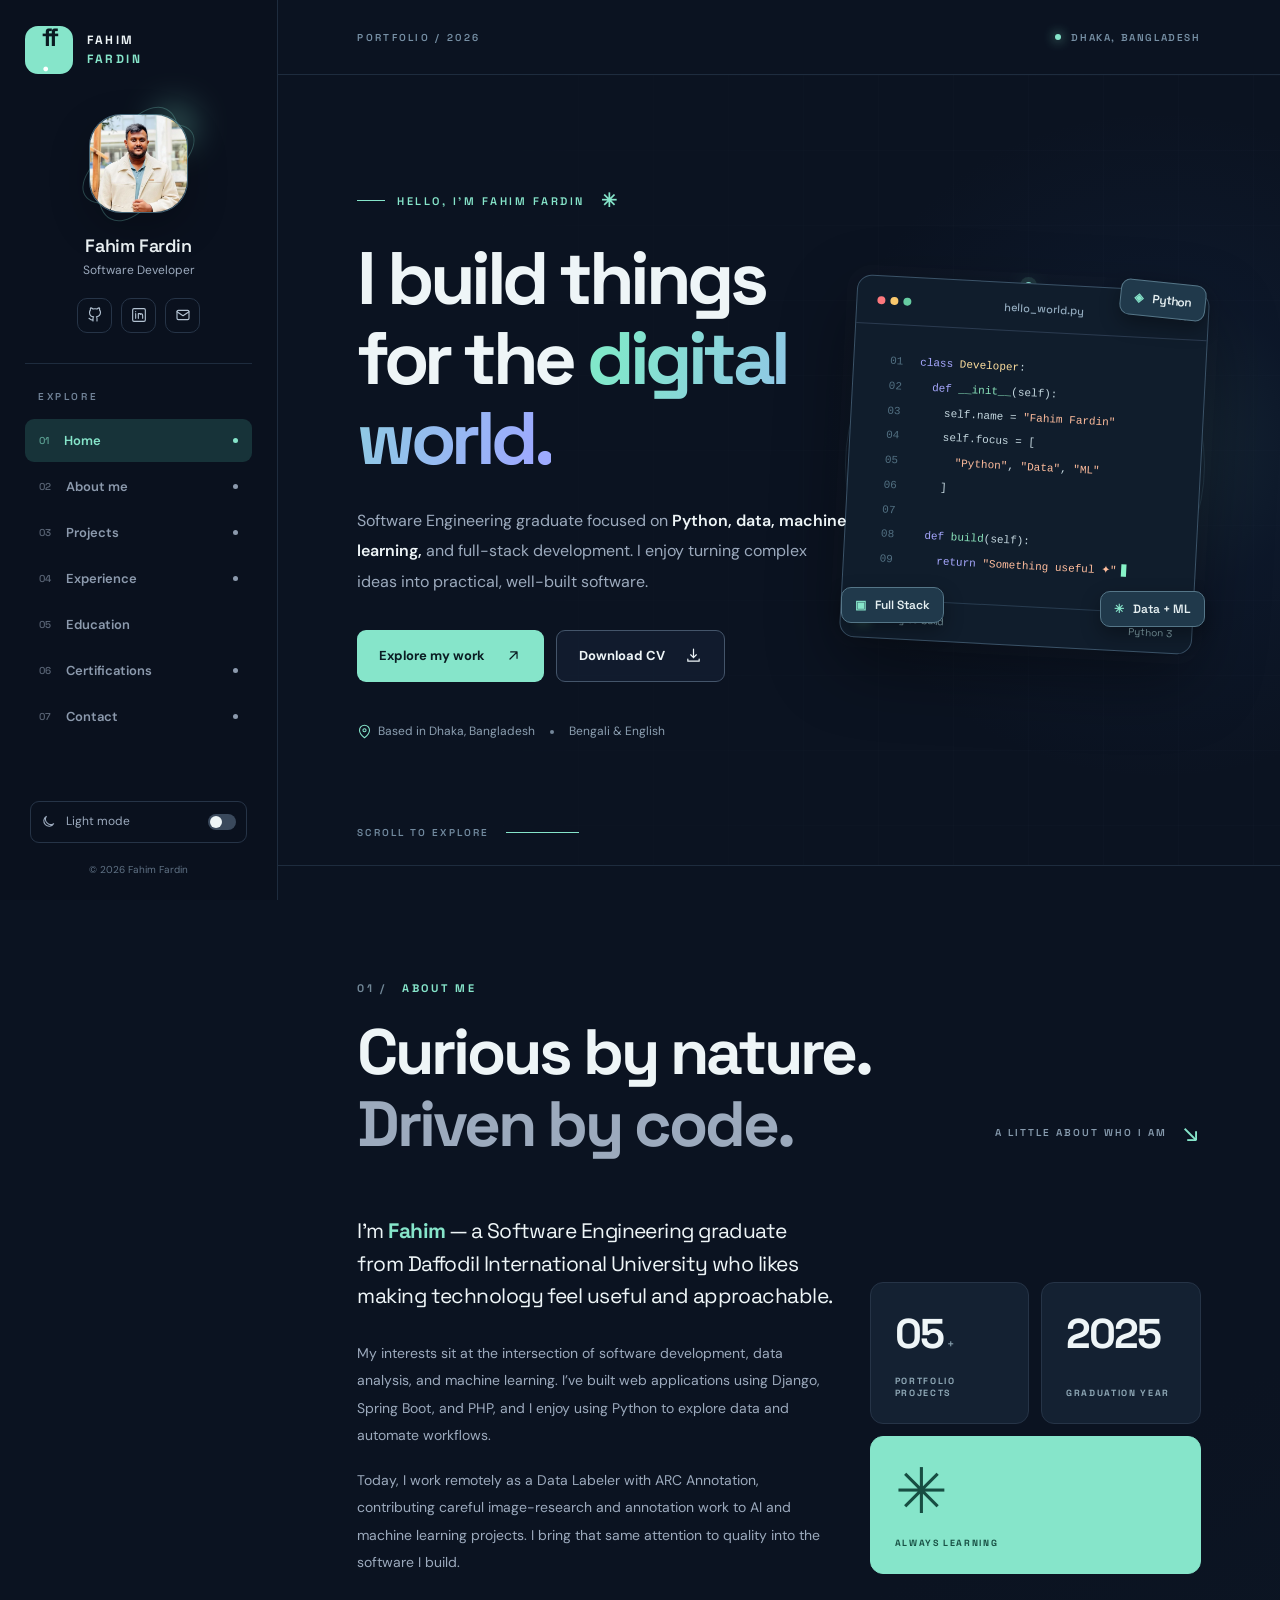
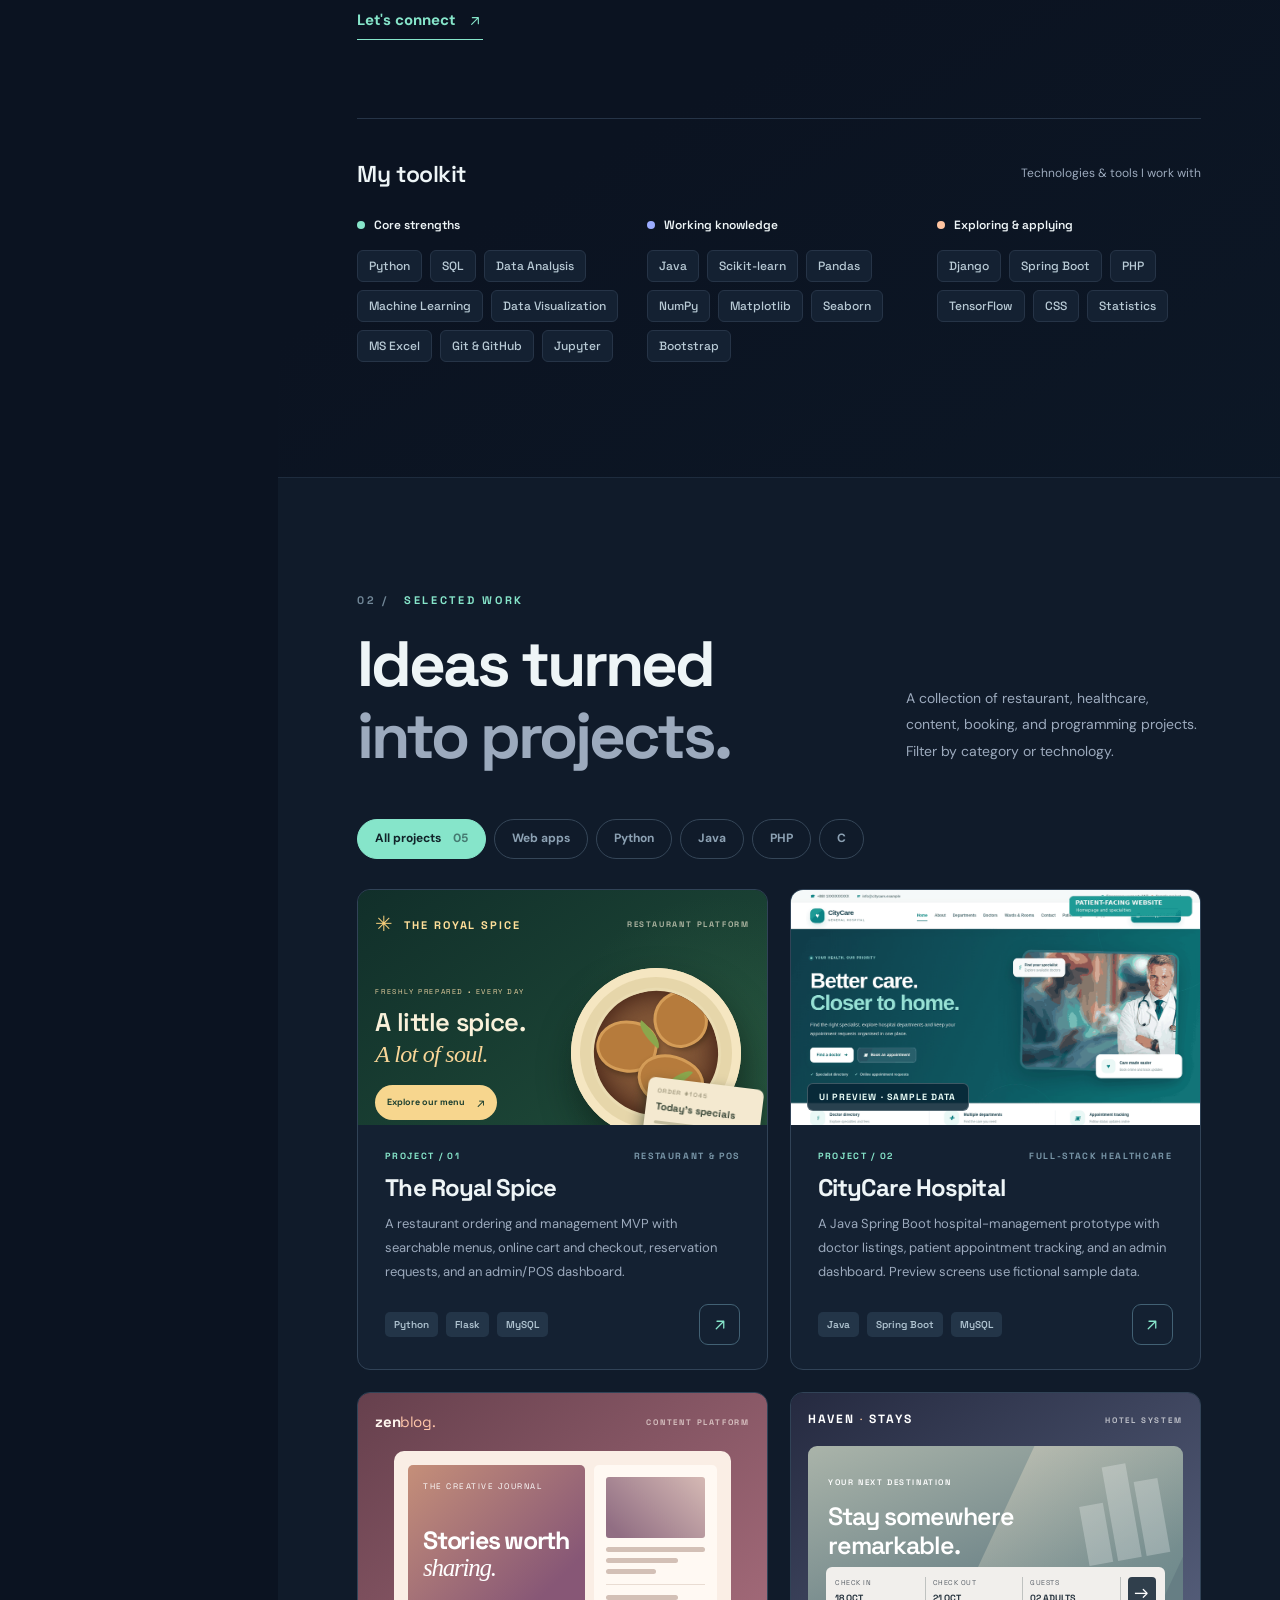
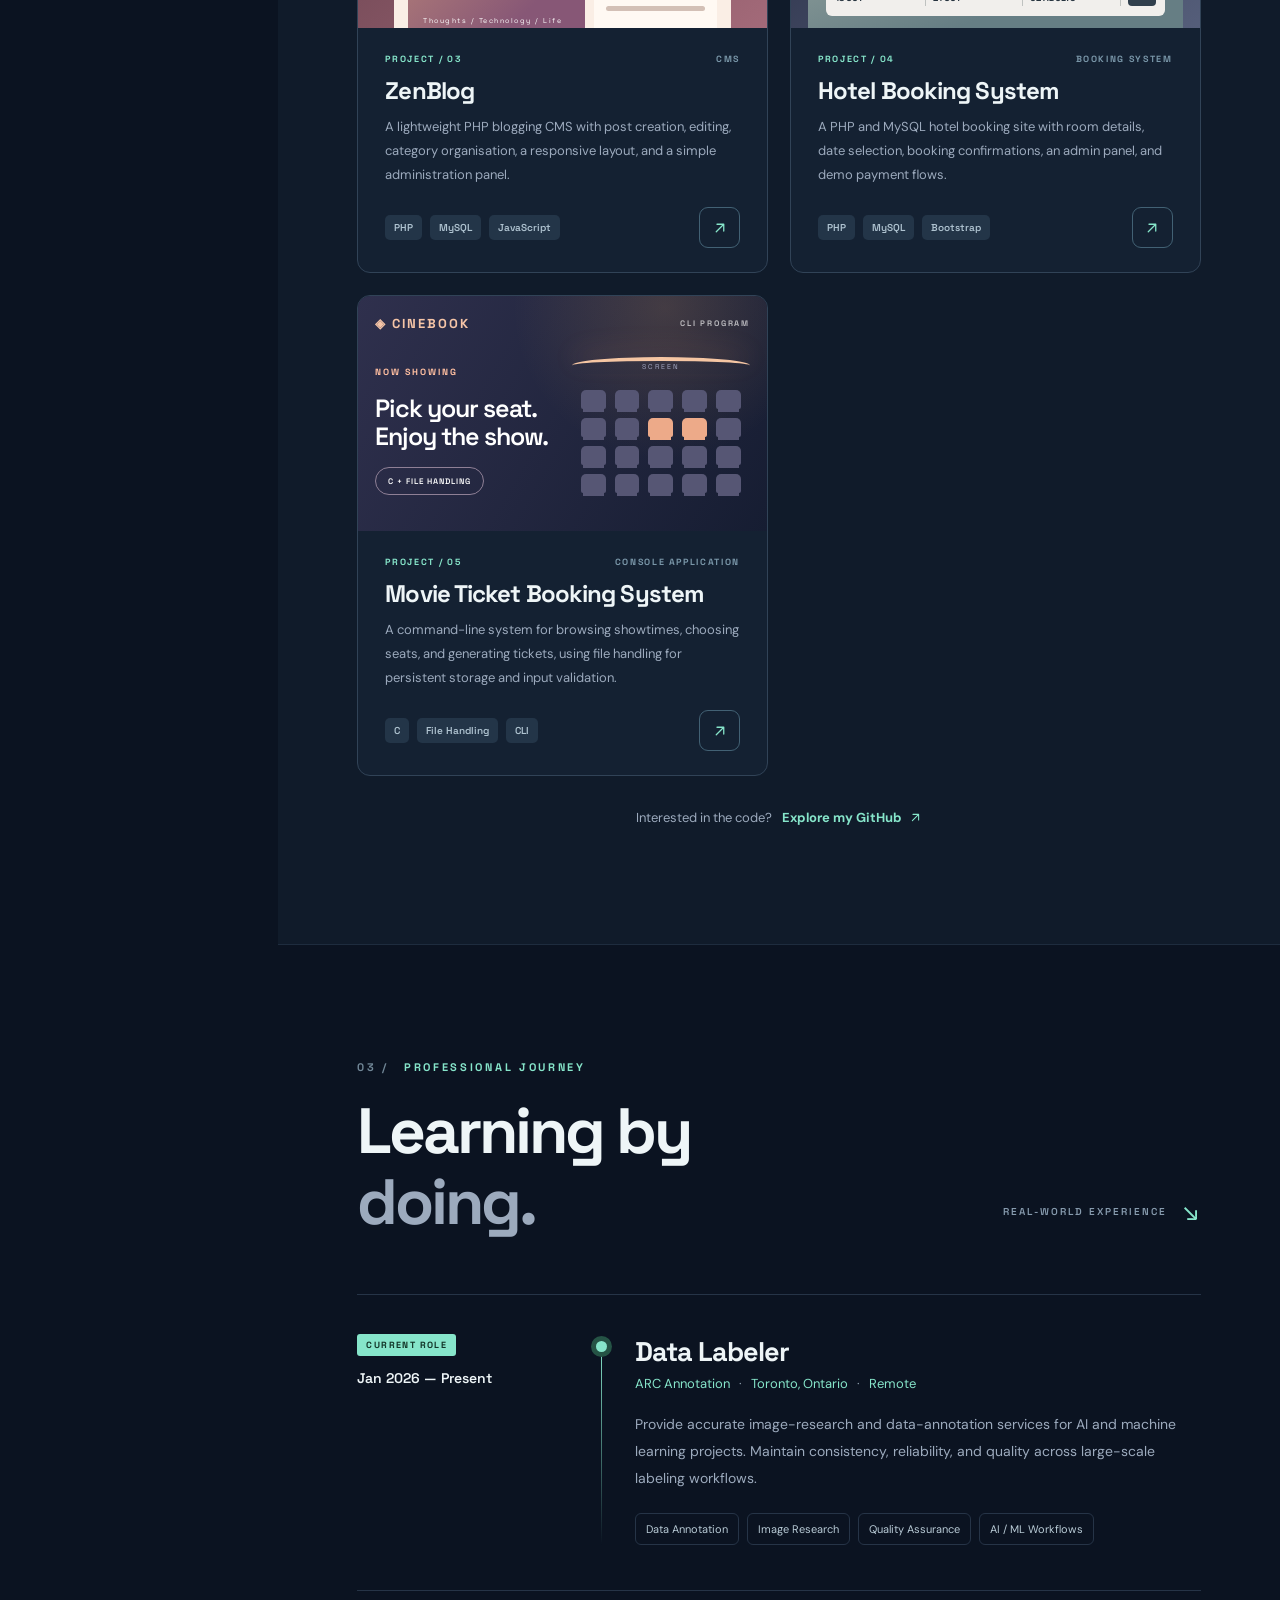
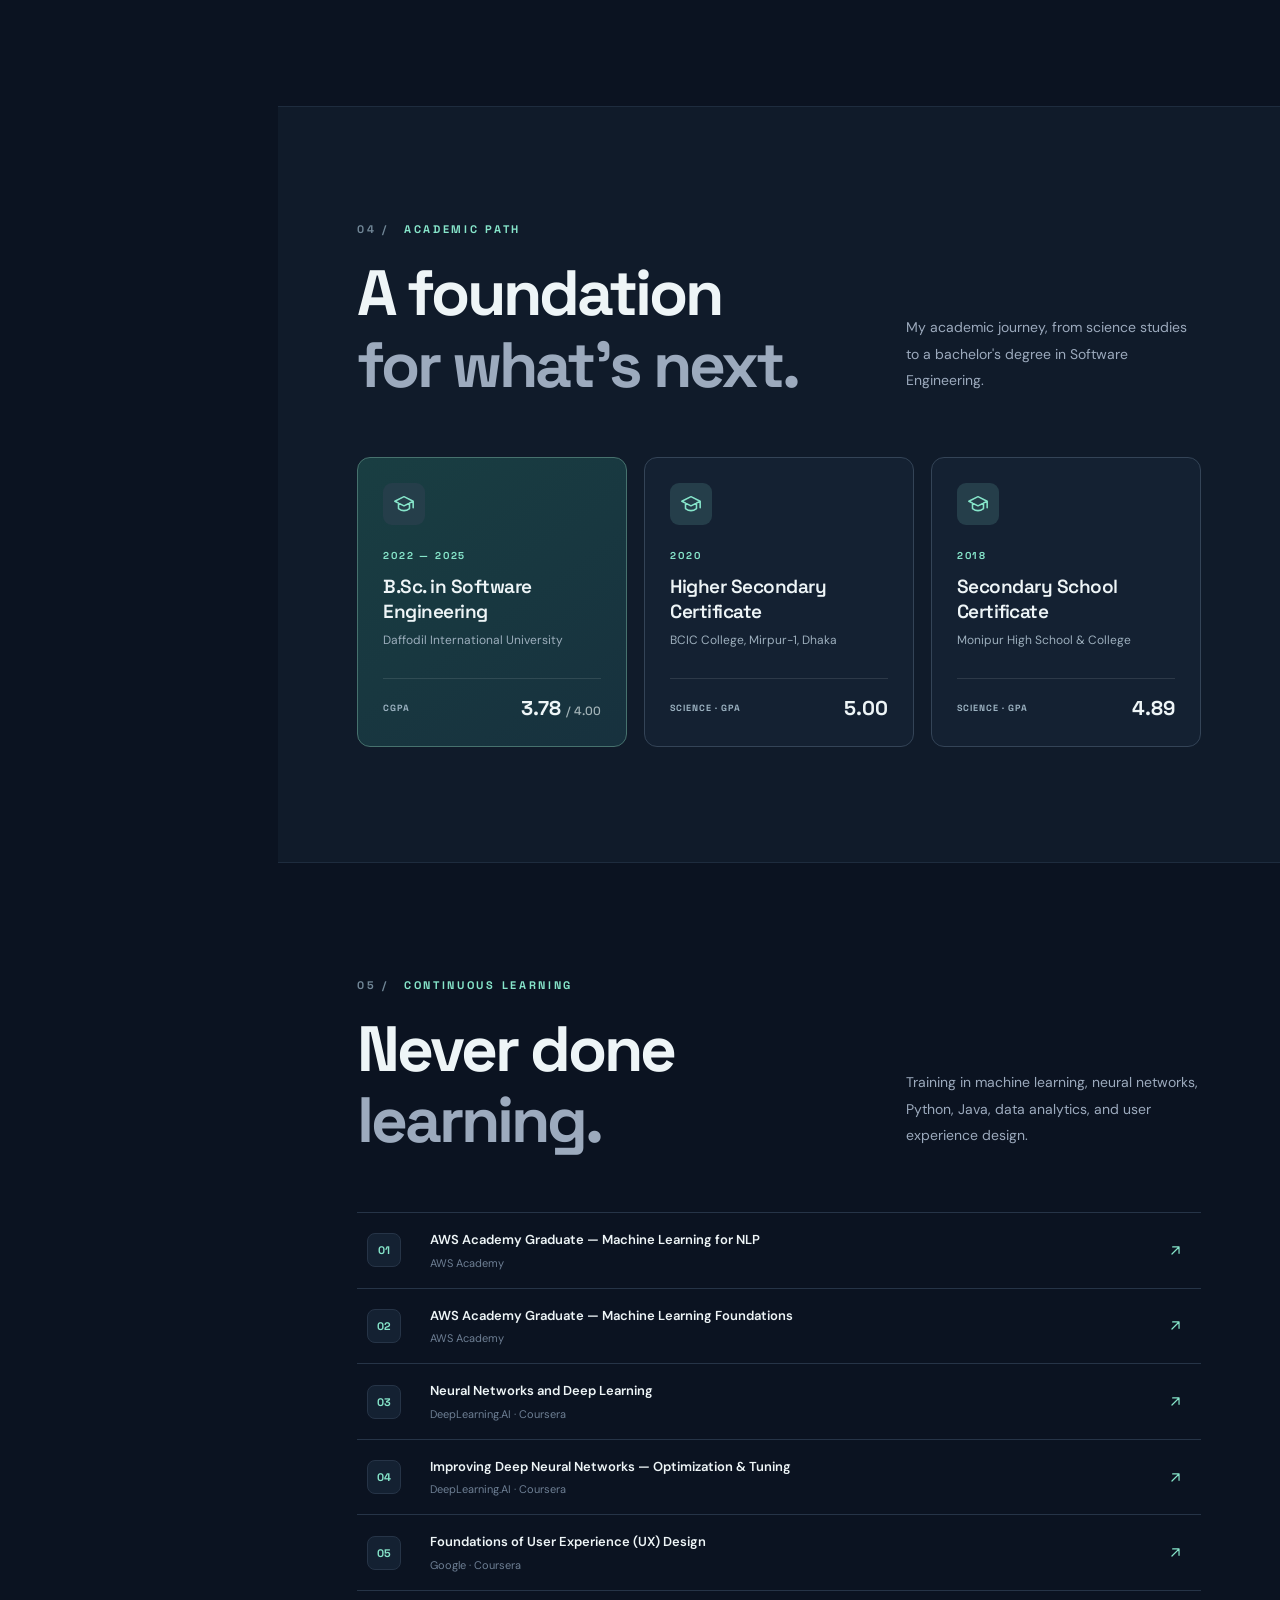
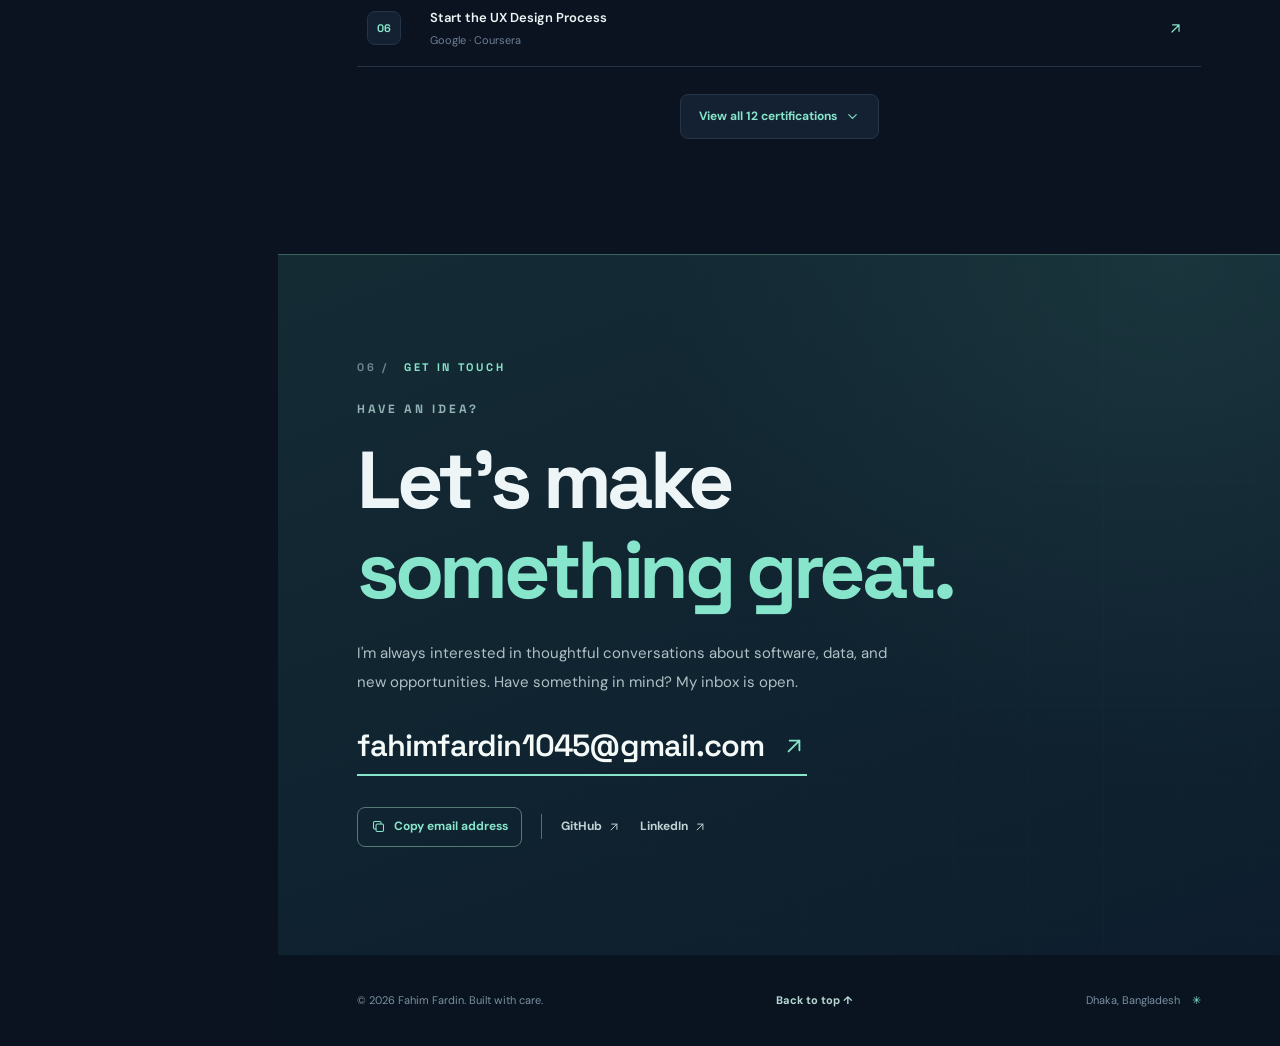
==== commit 2d157644: "portfolio" ====
--- a/index.html
+++ b/index.html
@@ -108,13 +108,13 @@
       <div class="section-head reveal"><div><div class="section-label"><span>01 /</span> ABOUT ME</div><h2 id="about-title">Curious by nature.<br><span>Driven by code.</span></h2></div><div class="head-aside">A LITTLE ABOUT WHO I AM <span>↘</span></div></div>
       <div class="about-layout">
         <div class="about-copy reveal"><p class="lead">I'm <strong>Fahim</strong> — a Software Engineering graduate from Daffodil International University who likes making technology feel useful and approachable.</p><p>My interests sit at the intersection of software development, data analysis, and machine learning. I’ve built web applications using Django, Spring Boot, and PHP, and I enjoy using Python to explore data and automate workflows.</p><p>Today, I work remotely as a Data Labeler with ARC Annotation, contributing careful image-research and annotation work to AI and machine learning projects. I bring that same attention to quality into the software I build.</p><a class="text-link" href="mailto:fahimfardin1045@gmail.com">Let's connect <svg class="icon"><use href="#ic-arrow-up-right"/></svg></a></div>
-        <div class="about-stats reveal"><div class="stat-tile"><span class="stat-number" data-count-to="3.78" data-count-decimals="2">3.78<span>/4.00</span></span><span class="stat-label">UNIVERSITY CGPA</span></div><div class="stat-tile"><span class="stat-number" data-count-to="7" data-count-pad="2">07<span>+</span></span><span class="stat-label">PORTFOLIO PROJECTS</span></div><div class="stat-tile"><span class="stat-number">2025</span><span class="stat-label">GRADUATION YEAR</span></div><div class="stat-tile stat-tile-accent"><span class="stat-icon">✳</span><span class="stat-label">ALWAYS LEARNING</span></div></div>
+        <div class="about-stats reveal"><div class="stat-tile"><span class="stat-number" data-count-to="5" data-count-pad="2">05<span>+</span></span><span class="stat-label">PORTFOLIO PROJECTS</span></div><div class="stat-tile"><span class="stat-number">2025</span><span class="stat-label">GRADUATION YEAR</span></div><div class="stat-tile stat-tile-accent"><span class="stat-icon">✳</span><span class="stat-label">ALWAYS LEARNING</span></div></div>
       </div>
       <div class="skills-area reveal"><div class="skills-title"><h3>My toolkit</h3><p>Technologies & tools I work with</p></div><div class="skill-groups"><div class="skill-group"><h4><span class="group-dot"></span> Core strengths</h4><div class="skill-tags"><span>Python</span><span>SQL</span><span>Data Analysis</span><span>Machine Learning</span><span>Data Visualization</span><span>MS Excel</span><span>Git & GitHub</span><span>Jupyter</span></div></div><div class="skill-group"><h4><span class="group-dot second"></span> Working knowledge</h4><div class="skill-tags"><span>Java</span><span>Scikit-learn</span><span>Pandas</span><span>NumPy</span><span>Matplotlib</span><span>Seaborn</span><span>Bootstrap</span></div></div><div class="skill-group"><h4><span class="group-dot third"></span> Exploring & applying</h4><div class="skill-tags"><span>Django</span><span>Spring Boot</span><span>PHP</span><span>TensorFlow</span><span>CSS</span><span>Statistics</span></div></div></div></div>
     </section>
 
     <section class="section projects-section section-anchor" id="projects" aria-labelledby="projects-title"><div class="section-head reveal"><div><div class="section-label"><span>02 /</span> SELECTED WORK</div><h2 id="projects-title">Ideas turned<br><span>into projects.</span></h2></div><p class="section-intro">A collection of restaurant, healthcare, content, booking, and programming projects. Filter by category or technology.</p></div>
-      <div class="filter-row reveal" role="group" aria-label="Filter projects by category or technology"><button class="filter-btn active" type="button" data-filter="all" aria-pressed="true">All projects <span>07</span></button><button class="filter-btn" type="button" data-filter="web" aria-pressed="false">Web apps</button><button class="filter-btn" type="button" data-filter="python" aria-pressed="false">Python</button><button class="filter-btn" type="button" data-filter="java" aria-pressed="false">Java</button><button class="filter-btn" type="button" data-filter="php" aria-pressed="false">PHP</button><button class="filter-btn" type="button" data-filter="c" aria-pressed="false">C</button></div>
+      <div class="filter-row reveal" role="group" aria-label="Filter projects by category or technology"><button class="filter-btn active" type="button" data-filter="all" aria-pressed="true">All projects <span>05</span></button><button class="filter-btn" type="button" data-filter="web" aria-pressed="false">Web apps</button><button class="filter-btn" type="button" data-filter="python" aria-pressed="false">Python</button><button class="filter-btn" type="button" data-filter="java" aria-pressed="false">Java</button><button class="filter-btn" type="button" data-filter="php" aria-pressed="false">PHP</button><button class="filter-btn" type="button" data-filter="c" aria-pressed="false">C</button></div>
       <div class="projects-grid" id="projectsGrid">
         <article class="project-card reveal" data-tech="web python">
           <div class="project-art art-royal">
@@ -127,7 +127,7 @@
           <img class="project-cover" data-photo-target="royal" alt="The Royal Spice project preview" loading="lazy" decoding="async" hidden></div>
           <div class="project-body"><div class="project-number">PROJECT / 01 <span>RESTAURANT & POS</span></div><h3>The Royal Spice</h3><p>A restaurant ordering and management MVP with searchable menus, online cart and checkout, reservation requests, and an admin/POS dashboard.</p><div class="project-footer"><div class="tech-list"><span>Python</span><span>Flask</span><span>MySQL</span></div><a class="project-link" href="https://github.com/fahim-fardin-1045/The-Royel-Spice" target="_blank" rel="noopener noreferrer" aria-label="View The Royal Spice project on GitHub" title="View project code"><svg class="icon"><use href="#ic-arrow-up-right"/></svg></a></div></div>
         </article>
-        <article class="project-card reveal" data-tech="web">
+        <article class="project-card reveal" data-tech="web java">
           <div class="project-art art-citycare">
             <div class="art-top"><span class="art-brand citycare-brand"><span class="citycare-cross">+</span> City<span>Care</span></span><span class="art-minilabel">HOSPITAL PROJECT</span></div>
             <div class="citycare-ui" aria-hidden="true">
@@ -135,16 +135,21 @@
               <div class="citycare-workspace"><span class="citycare-label">HOSPITAL OVERVIEW</span><strong>Welcome back, team.</strong><div class="citycare-widgets"><div><span>PATIENTS</span><b>240</b><i></i></div><div><span>APPOINTMENTS</span><b>18</b><i></i></div></div><div class="citycare-linehead"><b>Today's schedule</b><span>VIEW ALL →</span></div><div class="citycare-patient"><span class="citycare-dot"></span><i></i><em>09:30</em></div><div class="citycare-patient"><span class="citycare-dot"></span><i></i><em>11:00</em></div></div>
               <div class="citycare-pulse"><svg viewBox="0 0 85 22" fill="none" stroke="currentColor" stroke-width="2"><path d="M1 11h18l5-8 8 16 7-11 4 3h40"/></svg></div>
             </div>
+          <picture class="citycare-preview" aria-hidden="true">
+            <source media="(prefers-reduced-motion: reduce)" srcset="assets/img/citycare/preview-still.webp">
+            <img src="assets/img/citycare/preview-animated.gif" alt="" loading="lazy" decoding="async" width="980" height="613">
+          </picture>
+          <span class="citycare-preview-caption" aria-hidden="true">UI PREVIEW · SAMPLE DATA</span>
           <img class="project-cover" data-photo-target="citycare" alt="CityCare Hospital project preview" loading="lazy" decoding="async" hidden></div>
-          <div class="project-body"><div class="project-number">PROJECT / 02 <span>HEALTHCARE PROJECT</span></div><h3>CityCare Hospital</h3><p>A hospital-management project presented with a healthcare dashboard concept. Implementation details can be explored in its repository.</p><div class="project-footer"><div class="tech-list"><span>Hospital Management</span><span>Web Project</span></div><a class="project-link" href="https://github.com/fahim-fardin-1045/hospital-management-system" target="_blank" rel="noopener noreferrer" aria-label="View hospital management system repository on GitHub" title="View project code"><svg class="icon"><use href="#ic-arrow-up-right"/></svg></a></div></div>
+          <div class="project-body"><div class="project-number">PROJECT / 02 <span>FULL-STACK HEALTHCARE</span></div><h3>CityCare Hospital</h3><p>A Java Spring Boot hospital-management prototype with doctor listings, patient appointment tracking, and an admin dashboard. Preview screens use fictional sample data.</p><div class="project-footer"><div class="tech-list"><span>Java</span><span>Spring Boot</span><span>MySQL</span></div><a class="project-link" href="https://github.com/fahim-fardin-1045/city-care-hospital-management-system" target="_blank" rel="noopener noreferrer" aria-label="View CityCare Hospital project on GitHub" title="View project code"><svg class="icon"><use href="#ic-arrow-up-right"/></svg></a></div></div>
         </article>
         <article class="project-card reveal" data-tech="web php"><div class="project-art art-blog"><div class="art-top"><span class="art-brand blog-brand">zen<span>blog.</span></span><span class="art-minilabel">CONTENT PLATFORM</span></div><div class="blog-ui"><div class="blog-cover"><span>THE CREATIVE JOURNAL</span><strong>Stories worth<br><em>sharing.</em></strong><span>Thoughts / Technology / Life</span></div><div class="blog-sidebar"><div class="blog-square"></div><span class="bar bar-long"></span><span class="bar bar-mid"></span><span class="bar bar-short"></span><div class="blog-line"></div><span class="bar bar-mid"></span><span class="bar bar-long"></span></div></div><img class="project-cover" data-photo-target="zenblog" alt="ZenBlog project preview" loading="lazy" decoding="async" hidden></div><div class="project-body"><div class="project-number">PROJECT / 03 <span>CMS</span></div><h3>ZenBlog</h3><p>A lightweight PHP blogging CMS with post creation, editing, category organisation, a responsive layout, and a simple administration panel.</p><div class="project-footer"><div class="tech-list"><span>PHP</span><span>MySQL</span><span>JavaScript</span></div><a class="project-link" href="https://github.com/fahim-fardin-1045/php_zen-blog" target="_blank" rel="noopener noreferrer" aria-label="View ZenBlog on GitHub"><svg class="icon"><use href="#ic-arrow-up-right"/></svg></a></div></div></article>
         <article class="project-card reveal" data-tech="web php"><div class="project-art art-hotel"><div class="art-top"><span class="art-brand hotel-brand">HAVEN <span>·</span> STAYS</span><span class="art-minilabel">HOTEL SYSTEM</span></div><div class="hotel-ui"><div class="hotel-heading"><span>YOUR NEXT DESTINATION</span><strong>Stay somewhere<br>remarkable.</strong></div><div class="hotel-box"><span>CHECK IN <strong>18 OCT</strong></span><span>CHECK OUT <strong>21 OCT</strong></span><span>GUESTS <strong>02 ADULTS</strong></span><span class="hotel-search">→</span></div><div class="hotel-horizon"><i></i><i></i><i></i></div></div><img class="project-cover" data-photo-target="hotel" alt="Hotel Booking System project preview" loading="lazy" decoding="async" hidden></div><div class="project-body"><div class="project-number">PROJECT / 04 <span>BOOKING SYSTEM</span></div><h3>Hotel Booking System</h3><p>A PHP and MySQL hotel booking site with room details, date selection, booking confirmations, an admin panel, and demo payment flows.</p><div class="project-footer"><div class="tech-list"><span>PHP</span><span>MySQL</span><span>Bootstrap</span></div><a class="project-link" href="https://github.com/fahim-fardin-1045/hotel_booking" target="_blank" rel="noopener noreferrer" aria-label="View Hotel Booking System on GitHub"><svg class="icon"><use href="#ic-arrow-up-right"/></svg></a></div></div></article>
-        <article class="project-card reveal" data-tech="web java"><div class="project-art art-doctor"><div class="art-top"><span class="art-brand"><span class="art-brand-icon">✚</span> care<span>connect</span></span><span class="art-minilabel">APPOINTMENTS</span></div><div class="schedule-ui"><div class="schedule-left"><span class="ui-muted">Upcoming visits</span><strong>Book a visit</strong><div class="schedule-calendar"><span>M</span><span>T</span><span>W</span><span>T</span><span>F</span><b>12</b><b>13</b><b class="selected">14</b><b>15</b><b>16</b></div><div class="schedule-slot">09:30 AM <span>Available</span></div></div><div class="doctor-id"><span class="doctor-avatar">✚</span><div class="doctor-bars"><i></i><i></i><i></i></div><span class="doctor-badge">● Confirmed</span></div></div><img class="project-cover" data-photo-target="doctor" alt="Doctor Appointment Scheduler project preview" loading="lazy" decoding="async" hidden></div><div class="project-body"><div class="project-number">PROJECT / 05 <span>WEB APPLICATION</span></div><h3>Doctor Appointment Scheduler</h3><p>A clinic booking platform with doctor availability, appointment slots, patient registration, and MVC-based workflows.</p><div class="project-footer"><div class="tech-list"><span>Java</span><span>Spring Boot</span><span>MySQL</span></div><a class="project-link" href="https://github.com/fahim-fardin-1045/OOD_Spring_Project" target="_blank" rel="noopener noreferrer" aria-label="View Doctor Appointment Scheduler on GitHub"><svg class="icon"><use href="#ic-arrow-up-right"/></svg></a></div></div></article>
-        <article class="project-card reveal" data-tech="web python"><div class="project-art art-shop"><div class="art-top"><span class="art-brand">m<span class="shop-bubble">●</span>noshop</span><span class="art-minilabel">E-COMMERCE</span></div><div class="shop-ui"><div class="shop-feature"><span>EVERYDAY ESSENTIALS</span><strong>Made for your<br>daily life.</strong><span class="shop-faux-button">Shop collection →</span></div><div class="shop-product"><div class="shop-bag"><span></span></div><span>Essential Tote</span><strong>৳ 890</strong></div></div><img class="project-cover" data-photo-target="shop" alt="Online Super Shop project preview" loading="lazy" decoding="async" hidden></div><div class="project-body"><div class="project-number">PROJECT / 06 <span>WEB APPLICATION</span></div><h3>Online Super Shop</h3><p>Full-stack e-commerce with product listings, a cart, checkout, order tracking, and admin inventory management.</p><div class="project-footer"><div class="tech-list"><span>Python</span><span>Django</span><span>SQLite</span></div><a class="project-link" href="https://github.com/fahim-fardin-1045/Supershop_project" target="_blank" rel="noopener noreferrer" aria-label="View Online Super Shop on GitHub"><svg class="icon"><use href="#ic-arrow-up-right"/></svg></a></div></div></article>
-        <article class="project-card reveal" data-tech="c"><div class="project-art art-cinema"><div class="art-top"><span class="art-brand cinema-brand">◈ CINEBOOK</span><span class="art-minilabel">CLI PROGRAM</span></div><div class="cinema-ui"><div class="cinema-side"><span>NOW SHOWING</span><strong>Pick your seat.<br>Enjoy the show.</strong><span class="cinema-pill">C + FILE HANDLING</span></div><div class="seat-map"><div class="cinema-screen">SCREEN</div><div class="seats-grid" aria-hidden="true"><i></i><i></i><i></i><i></i><i></i><i></i><i></i><i class="seat-picked"></i><i class="seat-picked"></i><i></i><i></i><i></i><i></i><i></i><i></i><i></i><i></i><i></i><i></i><i></i></div></div></div><img class="project-cover" data-photo-target="cinema" alt="Movie Ticket Booking System project preview" loading="lazy" decoding="async" hidden></div><div class="project-body"><div class="project-number">PROJECT / 07 <span>CONSOLE APPLICATION</span></div><h3>Movie Ticket Booking System</h3><p>A command-line system for browsing showtimes, choosing seats, and generating tickets, using file handling for persistent storage and input validation.</p><div class="project-footer"><div class="tech-list"><span>C</span><span>File Handling</span><span>CLI</span></div><a class="project-link" href="https://github.com/fahim-fardin-1045/Movie-Ticket-Booking" target="_blank" rel="noopener noreferrer" aria-label="View Movie Ticket Booking System on GitHub"><svg class="icon"><use href="#ic-arrow-up-right"/></svg></a></div></div></article>
+        
+        
+        <article class="project-card reveal" data-tech="c"><div class="project-art art-cinema"><div class="art-top"><span class="art-brand cinema-brand">◈ CINEBOOK</span><span class="art-minilabel">CLI PROGRAM</span></div><div class="cinema-ui"><div class="cinema-side"><span>NOW SHOWING</span><strong>Pick your seat.<br>Enjoy the show.</strong><span class="cinema-pill">C + FILE HANDLING</span></div><div class="seat-map"><div class="cinema-screen">SCREEN</div><div class="seats-grid" aria-hidden="true"><i></i><i></i><i></i><i></i><i></i><i></i><i></i><i class="seat-picked"></i><i class="seat-picked"></i><i></i><i></i><i></i><i></i><i></i><i></i><i></i><i></i><i></i><i></i><i></i></div></div></div><img class="project-cover" data-photo-target="cinema" alt="Movie Ticket Booking System project preview" loading="lazy" decoding="async" hidden></div><div class="project-body"><div class="project-number">PROJECT / 05 <span>CONSOLE APPLICATION</span></div><h3>Movie Ticket Booking System</h3><p>A command-line system for browsing showtimes, choosing seats, and generating tickets, using file handling for persistent storage and input validation.</p><div class="project-footer"><div class="tech-list"><span>C</span><span>File Handling</span><span>CLI</span></div><a class="project-link" href="https://github.com/fahim-fardin-1045/Movie-Ticket-Booking" target="_blank" rel="noopener noreferrer" aria-label="View Movie Ticket Booking System on GitHub"><svg class="icon"><use href="#ic-arrow-up-right"/></svg></a></div></div></article>
       </div>
-      <p class="filter-status sr-only" id="filterStatus" role="status" aria-live="polite">Showing all 7 projects.</p>
+      <p class="filter-status sr-only" id="filterStatus" role="status" aria-live="polite">Showing all 5 projects.</p>
       <div class="projects-more reveal">Interested in the code? <a href="https://github.com/fahim-fardin-1045" target="_blank" rel="noopener noreferrer">Explore my GitHub <svg class="icon"><use href="#ic-arrow-up-right"/></svg></a></div>
     </section>
 
--- a/assets/css/styles.css
+++ b/assets/css/styles.css
@@ -274,3 +274,17 @@
 @media(max-width:720px){.image-studio{max-height:94dvh}.studio-header{padding:21px}.studio-guide{margin:16px 21px}.studio-grid{padding:0 21px 8px;grid-template-columns:1fr}.studio-message{padding:12px 21px}.studio-footer{padding:16px 21px;display:block}.studio-footer>span{display:block;margin-bottom:13px}.studio-export{width:100%;justify-content:center}}
 @media(max-width:390px){.studio-tile{gap:9px}.studio-thumb{width:78px;height:80px;flex-basis:78px}.studio-tile[data-slot=profile] .studio-thumb{margin:0 4px;width:70px;height:70px;flex-basis:70px}.studio-tile-info>strong{font-size:12px}}
 @media(prefers-reduced-motion:reduce){.project-cover{transition:none}}
+
+
+/* v1.4: an authentic CityCare template preview, with reduced-motion still.
+   Uploaded owner images still take priority over this built-in preview. */
+.about-stats .stat-tile-accent { grid-column: 1 / -1; min-height: 138px; aspect-ratio: auto; }
+@media (min-width: 751px) and (max-width: 1150px) {
+  .about-stats { grid-template-columns: repeat(3, minmax(0, 1fr)); }
+  .about-stats .stat-tile-accent { grid-column: auto; min-height: 135px; }
+}
+.citycare-preview { position: absolute; inset: 0; z-index: 4; display: block; width: 100%; height: 100%; overflow: hidden; }
+.citycare-preview > img { display: block; width: 100%; height: 100%; object-fit: cover; object-position: center top; }
+.citycare-preview-caption { position: absolute; bottom: 14px; left: 16px; z-index: 4; font: 700 9px var(--heading); letter-spacing: 1.15px; padding: 7px 11px; border-radius: 6px; background: #092535de; color: #eafdf8; border: 1px solid #ffffff38; }
+.art-citycare.has-upload .citycare-preview, .art-citycare.has-upload .citycare-preview-caption { display: none; }
+@media (max-width: 510px) { .citycare-preview-caption { bottom: 12px; left: 12px; font-size: 8px; } }
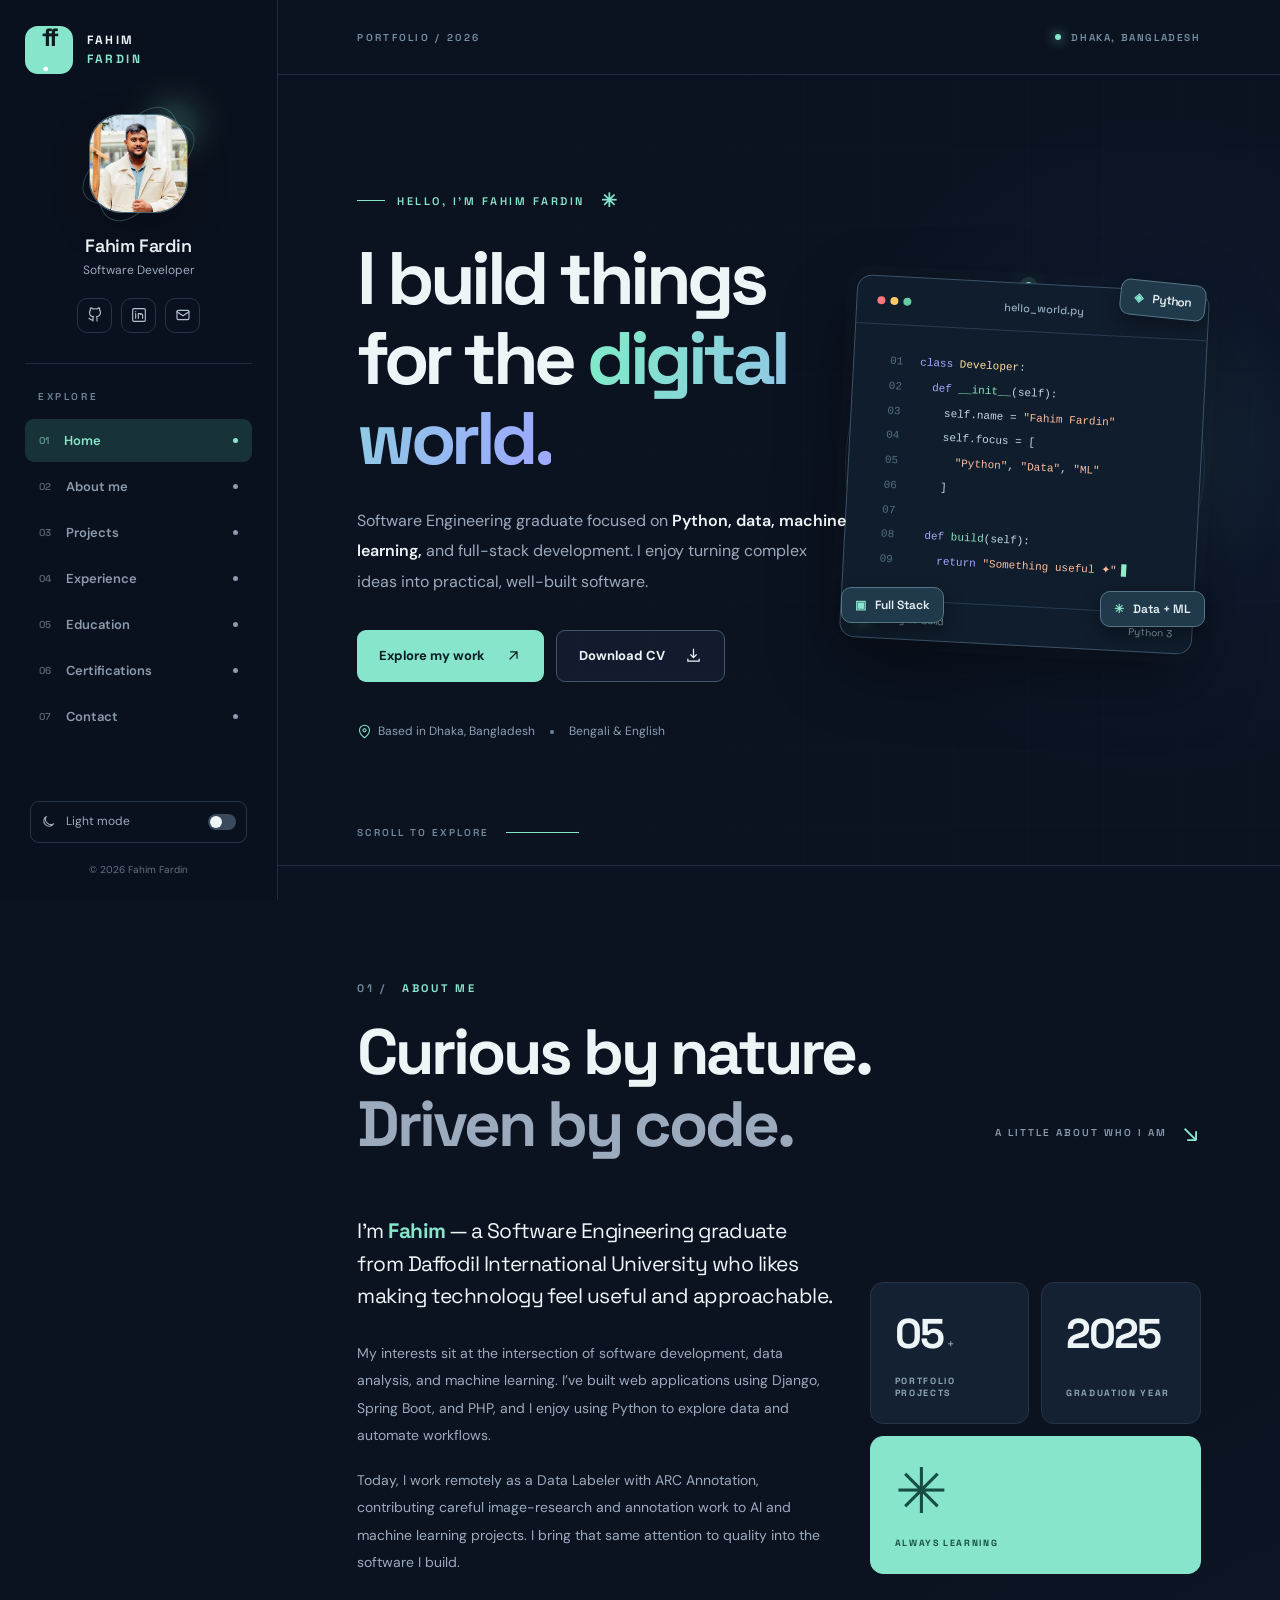
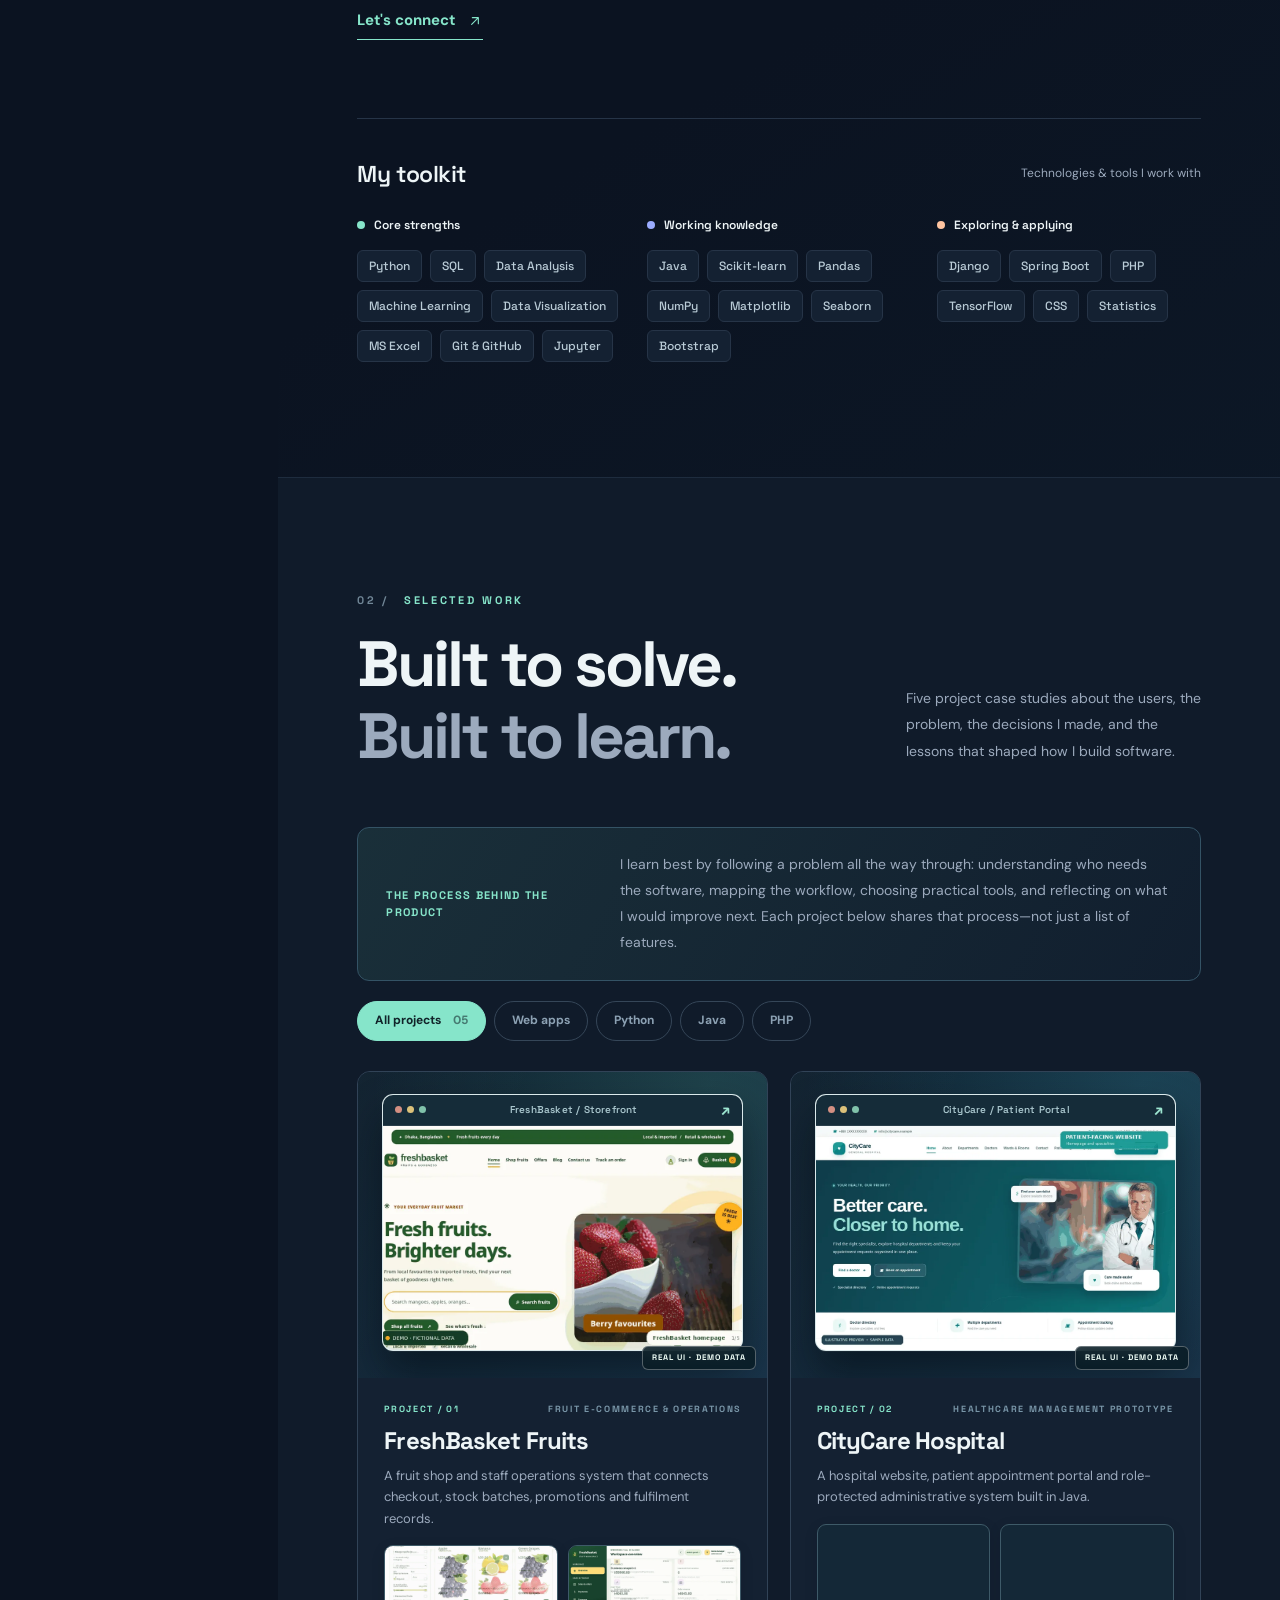
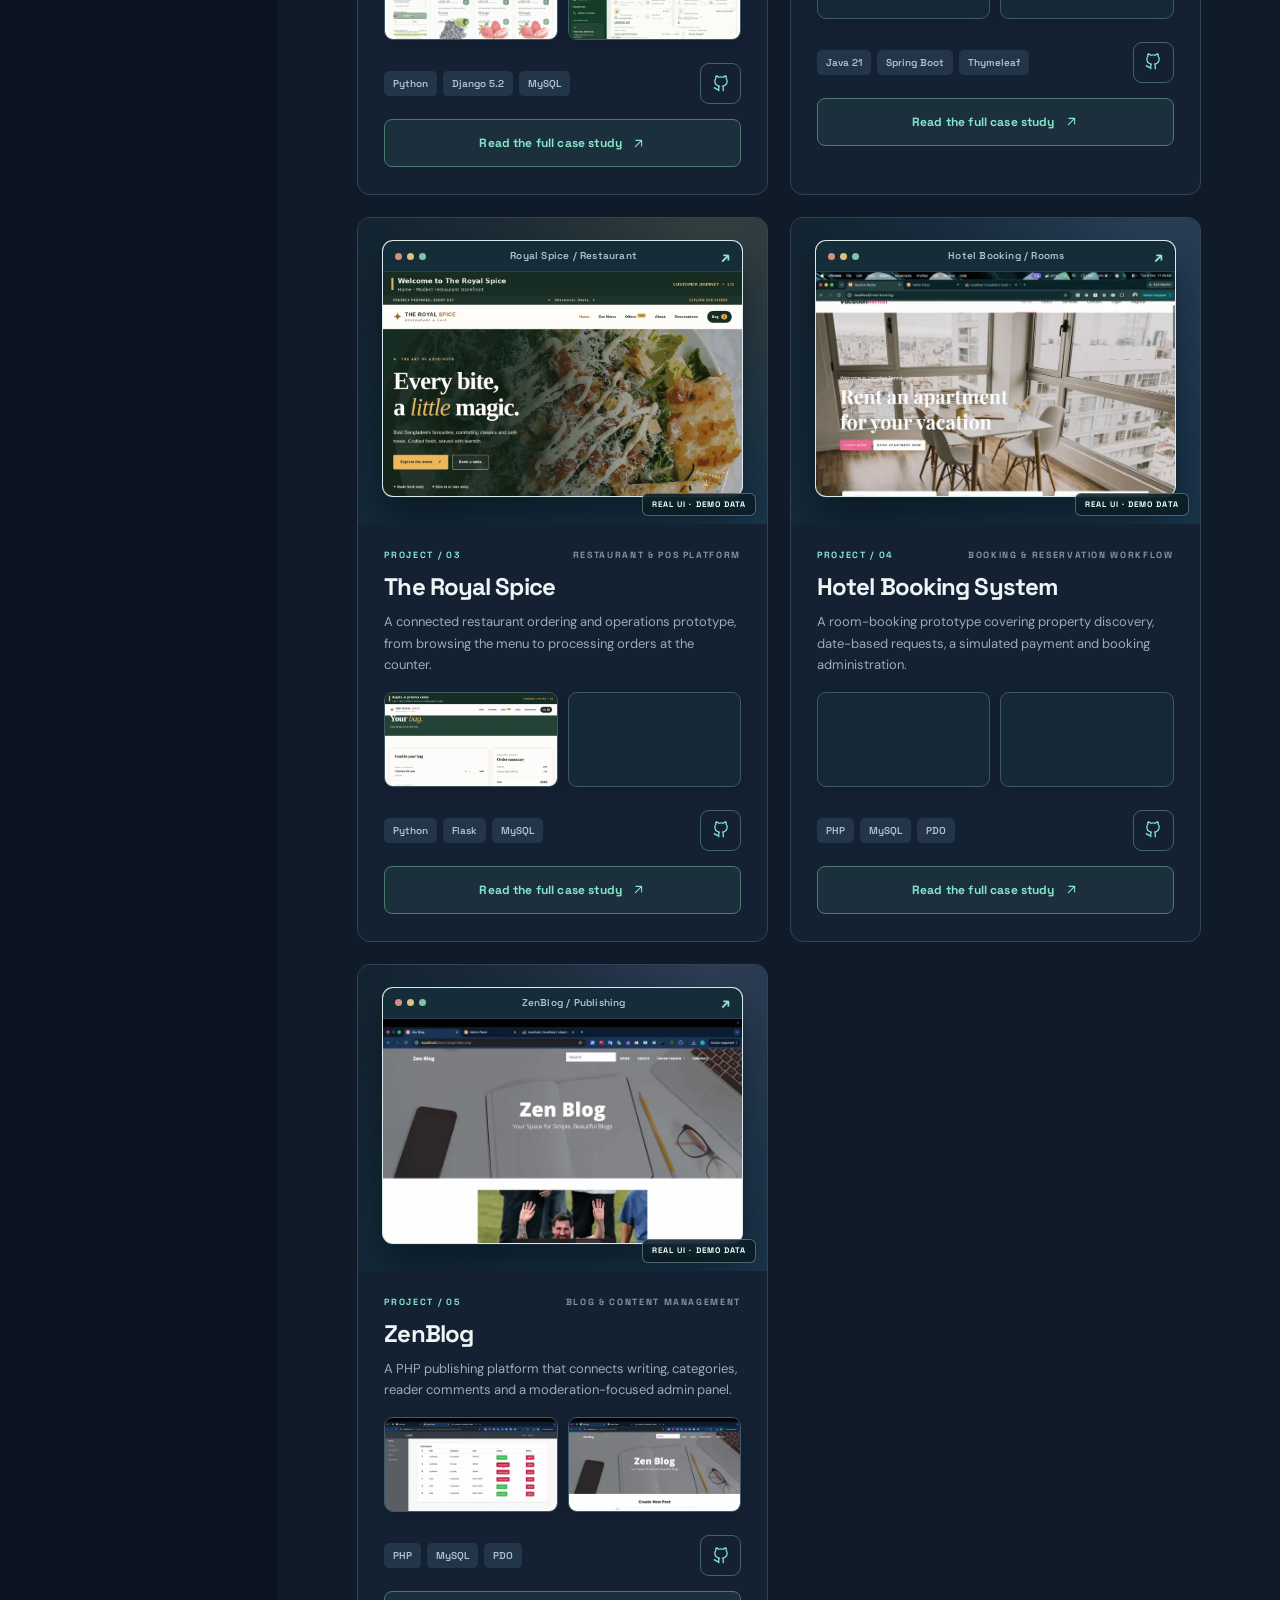
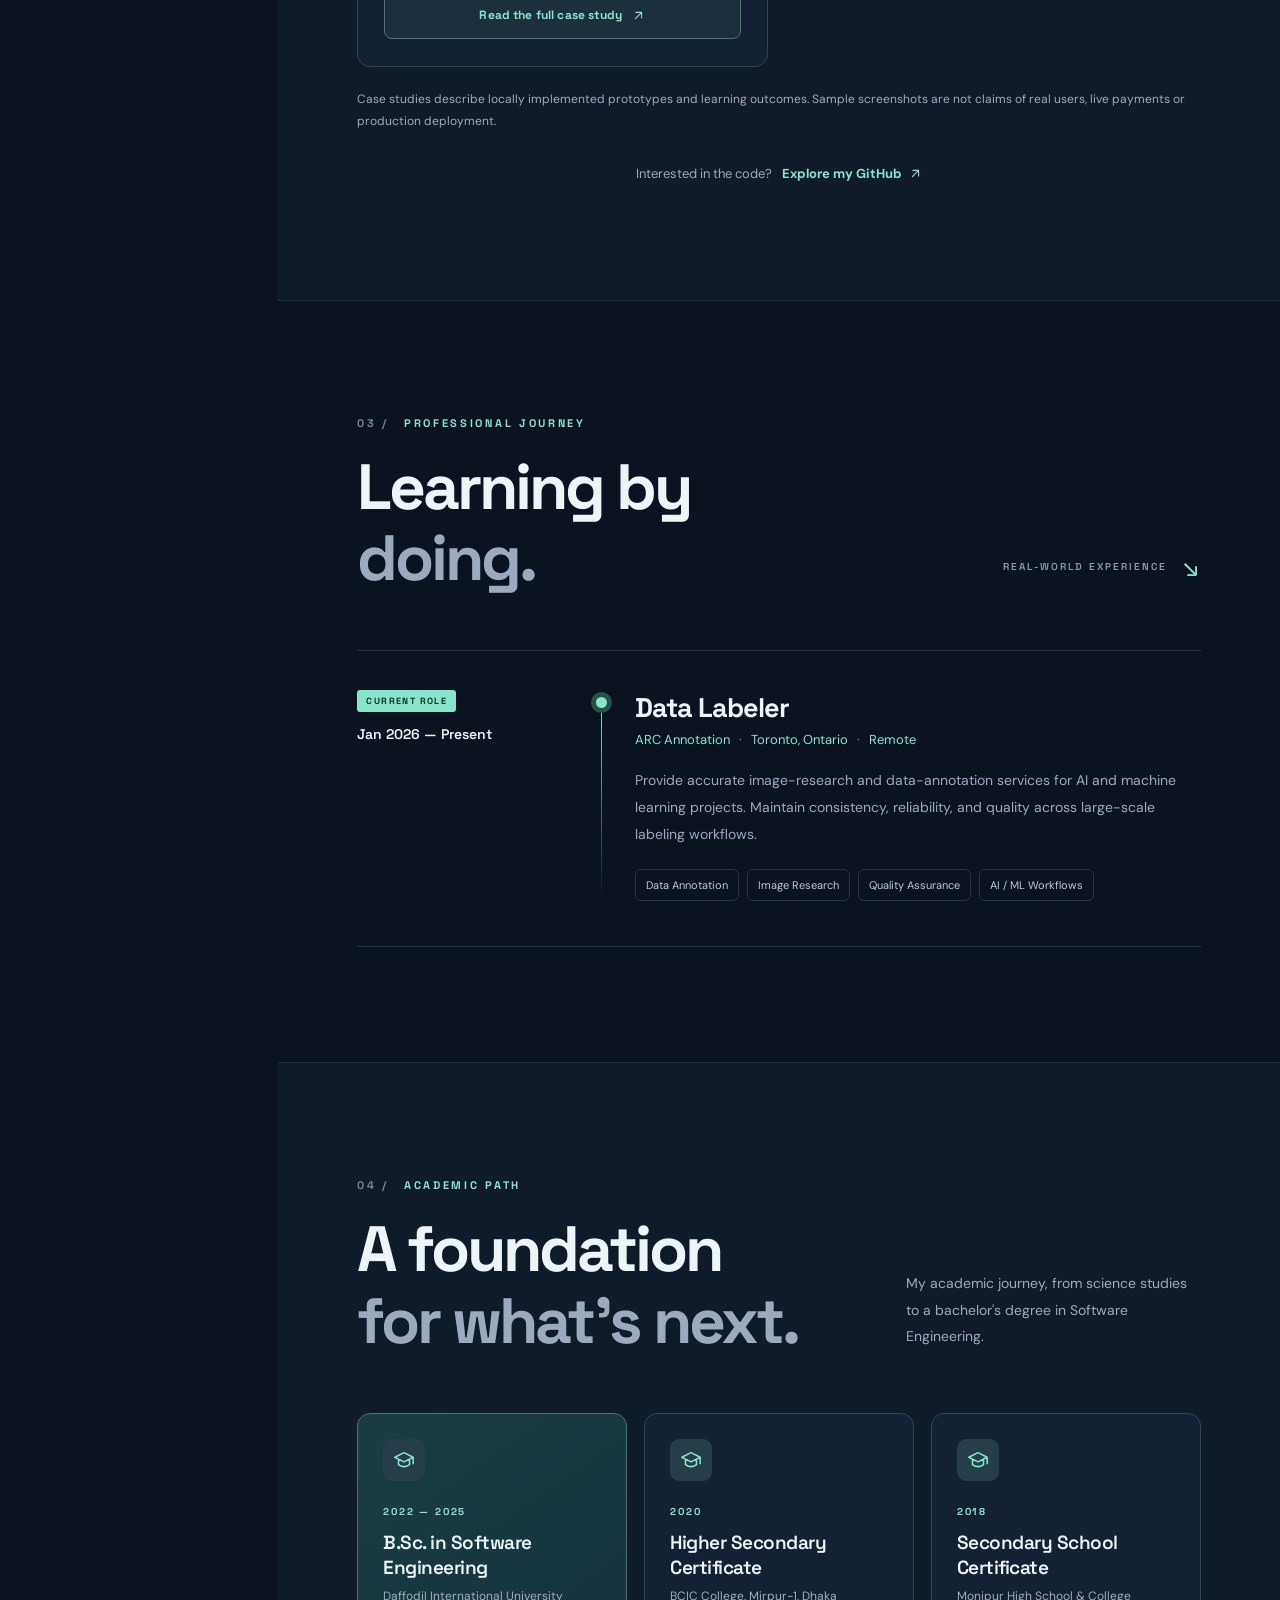
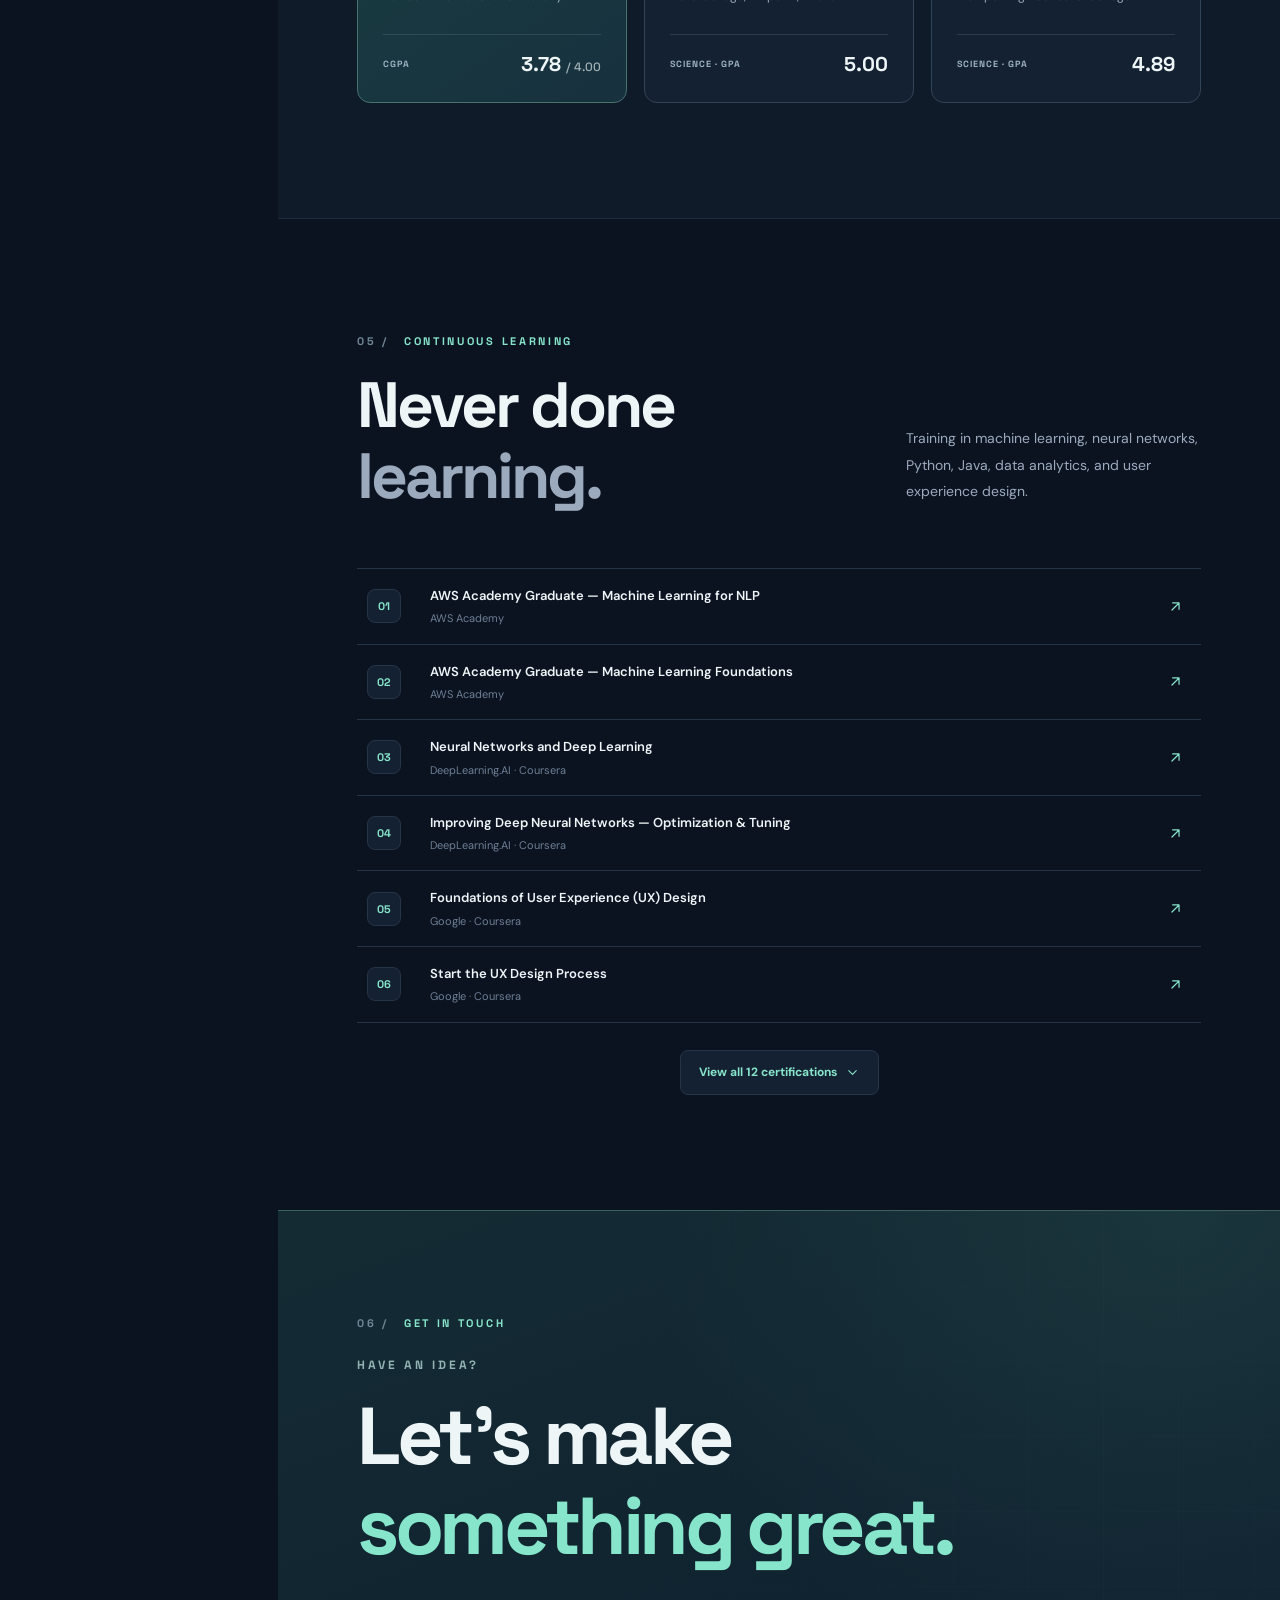
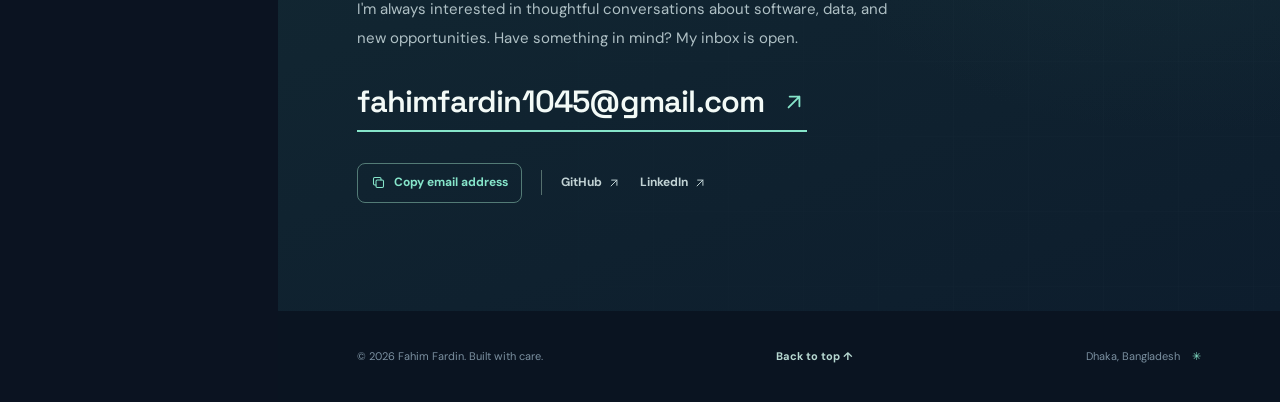
==== commit 978f0977: "Update portfolio projects, images and design" ====
--- a/index.html
+++ b/index.html
@@ -113,43 +113,158 @@
       <div class="skills-area reveal"><div class="skills-title"><h3>My toolkit</h3><p>Technologies & tools I work with</p></div><div class="skill-groups"><div class="skill-group"><h4><span class="group-dot"></span> Core strengths</h4><div class="skill-tags"><span>Python</span><span>SQL</span><span>Data Analysis</span><span>Machine Learning</span><span>Data Visualization</span><span>MS Excel</span><span>Git & GitHub</span><span>Jupyter</span></div></div><div class="skill-group"><h4><span class="group-dot second"></span> Working knowledge</h4><div class="skill-tags"><span>Java</span><span>Scikit-learn</span><span>Pandas</span><span>NumPy</span><span>Matplotlib</span><span>Seaborn</span><span>Bootstrap</span></div></div><div class="skill-group"><h4><span class="group-dot third"></span> Exploring & applying</h4><div class="skill-tags"><span>Django</span><span>Spring Boot</span><span>PHP</span><span>TensorFlow</span><span>CSS</span><span>Statistics</span></div></div></div></div>
     </section>
 
-    <section class="section projects-section section-anchor" id="projects" aria-labelledby="projects-title"><div class="section-head reveal"><div><div class="section-label"><span>02 /</span> SELECTED WORK</div><h2 id="projects-title">Ideas turned<br><span>into projects.</span></h2></div><p class="section-intro">A collection of restaurant, healthcare, content, booking, and programming projects. Filter by category or technology.</p></div>
-      <div class="filter-row reveal" role="group" aria-label="Filter projects by category or technology"><button class="filter-btn active" type="button" data-filter="all" aria-pressed="true">All projects <span>05</span></button><button class="filter-btn" type="button" data-filter="web" aria-pressed="false">Web apps</button><button class="filter-btn" type="button" data-filter="python" aria-pressed="false">Python</button><button class="filter-btn" type="button" data-filter="java" aria-pressed="false">Java</button><button class="filter-btn" type="button" data-filter="php" aria-pressed="false">PHP</button><button class="filter-btn" type="button" data-filter="c" aria-pressed="false">C</button></div>
+    <section class="section projects-section section-anchor" id="projects" aria-labelledby="projects-title">
+      <div class="section-head reveal">
+        <div><div class="section-label"><span>02 /</span> SELECTED WORK</div><h2 id="projects-title">Built to solve.<br><span>Built to learn.</span></h2></div>
+        <p class="section-intro">Five project case studies about the users, the problem, the decisions I made, and the lessons that shaped how I build software.</p>
+      </div>
+      <div class="work-introduction reveal"><span class="work-intro-mark">THE PROCESS BEHIND THE PRODUCT</span><p>I learn best by following a problem all the way through: understanding who needs the software, mapping the workflow, choosing practical tools, and reflecting on what I would improve next. Each project below shares that process—not just a list of features.</p></div>
+      <div class="filter-row reveal" role="group" aria-label="Filter work by technology">
+        <button type="button" class="filter-btn active" data-filter="all" aria-pressed="true">All projects <span>05</span></button>
+        <button type="button" class="filter-btn" data-filter="web" aria-pressed="false">Web apps</button>
+        <button type="button" class="filter-btn" data-filter="python" aria-pressed="false">Python</button>
+        <button type="button" class="filter-btn" data-filter="java" aria-pressed="false">Java</button>
+        <button type="button" class="filter-btn" data-filter="php" aria-pressed="false">PHP</button>
+      </div>
       <div class="projects-grid" id="projectsGrid">
-        <article class="project-card reveal" data-tech="web python">
-          <div class="project-art art-royal">
-            <div class="art-top"><span class="art-brand royal-brand"><span class="royal-icon">✳</span> THE ROYAL SPICE</span><span class="art-minilabel">RESTAURANT PLATFORM</span></div>
-            <div class="royal-ui" aria-hidden="true">
-              <div class="royal-copy"><span class="royal-overline">FRESHLY PREPARED • EVERY DAY</span><strong>A little spice.<br><em>A lot of soul.</em></strong><span class="royal-cta">Explore our menu <b>↗</b></span></div>
-              <div class="royal-plate"><div class="royal-rim"><span class="royal-food food-a"></span><span class="royal-food food-b"></span><span class="royal-food food-c"></span><span class="royal-herb herb-a"></span><span class="royal-herb herb-b"></span></div></div>
-              <div class="royal-ticket"><span>ORDER #1045</span><strong>Today's specials</strong><i></i><i></i><i></i><b>FLASK · MYSQL</b></div>
-            </div>
-          <img class="project-cover" data-photo-target="royal" alt="The Royal Spice project preview" loading="lazy" decoding="async" hidden></div>
-          <div class="project-body"><div class="project-number">PROJECT / 01 <span>RESTAURANT & POS</span></div><h3>The Royal Spice</h3><p>A restaurant ordering and management MVP with searchable menus, online cart and checkout, reservation requests, and an admin/POS dashboard.</p><div class="project-footer"><div class="tech-list"><span>Python</span><span>Flask</span><span>MySQL</span></div><a class="project-link" href="https://github.com/fahim-fardin-1045/The-Royel-Spice" target="_blank" rel="noopener noreferrer" aria-label="View The Royal Spice project on GitHub" title="View project code"><svg class="icon"><use href="#ic-arrow-up-right"/></svg></a></div></div>
-        </article>
-        <article class="project-card reveal" data-tech="web java">
-          <div class="project-art art-citycare">
-            <div class="art-top"><span class="art-brand citycare-brand"><span class="citycare-cross">+</span> City<span>Care</span></span><span class="art-minilabel">HOSPITAL PROJECT</span></div>
-            <div class="citycare-ui" aria-hidden="true">
-              <div class="citycare-sidebar"><span class="citycare-logo">+</span><i class="citycare-active"></i><i></i><i></i><i></i></div>
-              <div class="citycare-workspace"><span class="citycare-label">HOSPITAL OVERVIEW</span><strong>Welcome back, team.</strong><div class="citycare-widgets"><div><span>PATIENTS</span><b>240</b><i></i></div><div><span>APPOINTMENTS</span><b>18</b><i></i></div></div><div class="citycare-linehead"><b>Today's schedule</b><span>VIEW ALL →</span></div><div class="citycare-patient"><span class="citycare-dot"></span><i></i><em>09:30</em></div><div class="citycare-patient"><span class="citycare-dot"></span><i></i><em>11:00</em></div></div>
-              <div class="citycare-pulse"><svg viewBox="0 0 85 22" fill="none" stroke="currentColor" stroke-width="2"><path d="M1 11h18l5-8 8 16 7-11 4 3h40"/></svg></div>
-            </div>
-          <picture class="citycare-preview" aria-hidden="true">
-            <source media="(prefers-reduced-motion: reduce)" srcset="assets/img/citycare/preview-still.webp">
-            <img src="assets/img/citycare/preview-animated.gif" alt="" loading="lazy" decoding="async" width="980" height="613">
-          </picture>
-          <span class="citycare-preview-caption" aria-hidden="true">UI PREVIEW · SAMPLE DATA</span>
-          <img class="project-cover" data-photo-target="citycare" alt="CityCare Hospital project preview" loading="lazy" decoding="async" hidden></div>
-          <div class="project-body"><div class="project-number">PROJECT / 02 <span>FULL-STACK HEALTHCARE</span></div><h3>CityCare Hospital</h3><p>A Java Spring Boot hospital-management prototype with doctor listings, patient appointment tracking, and an admin dashboard. Preview screens use fictional sample data.</p><div class="project-footer"><div class="tech-list"><span>Java</span><span>Spring Boot</span><span>MySQL</span></div><a class="project-link" href="https://github.com/fahim-fardin-1045/city-care-hospital-management-system" target="_blank" rel="noopener noreferrer" aria-label="View CityCare Hospital project on GitHub" title="View project code"><svg class="icon"><use href="#ic-arrow-up-right"/></svg></a></div></div>
-        </article>
-        <article class="project-card reveal" data-tech="web php"><div class="project-art art-blog"><div class="art-top"><span class="art-brand blog-brand">zen<span>blog.</span></span><span class="art-minilabel">CONTENT PLATFORM</span></div><div class="blog-ui"><div class="blog-cover"><span>THE CREATIVE JOURNAL</span><strong>Stories worth<br><em>sharing.</em></strong><span>Thoughts / Technology / Life</span></div><div class="blog-sidebar"><div class="blog-square"></div><span class="bar bar-long"></span><span class="bar bar-mid"></span><span class="bar bar-short"></span><div class="blog-line"></div><span class="bar bar-mid"></span><span class="bar bar-long"></span></div></div><img class="project-cover" data-photo-target="zenblog" alt="ZenBlog project preview" loading="lazy" decoding="async" hidden></div><div class="project-body"><div class="project-number">PROJECT / 03 <span>CMS</span></div><h3>ZenBlog</h3><p>A lightweight PHP blogging CMS with post creation, editing, category organisation, a responsive layout, and a simple administration panel.</p><div class="project-footer"><div class="tech-list"><span>PHP</span><span>MySQL</span><span>JavaScript</span></div><a class="project-link" href="https://github.com/fahim-fardin-1045/php_zen-blog" target="_blank" rel="noopener noreferrer" aria-label="View ZenBlog on GitHub"><svg class="icon"><use href="#ic-arrow-up-right"/></svg></a></div></div></article>
-        <article class="project-card reveal" data-tech="web php"><div class="project-art art-hotel"><div class="art-top"><span class="art-brand hotel-brand">HAVEN <span>·</span> STAYS</span><span class="art-minilabel">HOTEL SYSTEM</span></div><div class="hotel-ui"><div class="hotel-heading"><span>YOUR NEXT DESTINATION</span><strong>Stay somewhere<br>remarkable.</strong></div><div class="hotel-box"><span>CHECK IN <strong>18 OCT</strong></span><span>CHECK OUT <strong>21 OCT</strong></span><span>GUESTS <strong>02 ADULTS</strong></span><span class="hotel-search">→</span></div><div class="hotel-horizon"><i></i><i></i><i></i></div></div><img class="project-cover" data-photo-target="hotel" alt="Hotel Booking System project preview" loading="lazy" decoding="async" hidden></div><div class="project-body"><div class="project-number">PROJECT / 04 <span>BOOKING SYSTEM</span></div><h3>Hotel Booking System</h3><p>A PHP and MySQL hotel booking site with room details, date selection, booking confirmations, an admin panel, and demo payment flows.</p><div class="project-footer"><div class="tech-list"><span>PHP</span><span>MySQL</span><span>Bootstrap</span></div><a class="project-link" href="https://github.com/fahim-fardin-1045/hotel_booking" target="_blank" rel="noopener noreferrer" aria-label="View Hotel Booking System on GitHub"><svg class="icon"><use href="#ic-arrow-up-right"/></svg></a></div></div></article>
-        
-        
-        <article class="project-card reveal" data-tech="c"><div class="project-art art-cinema"><div class="art-top"><span class="art-brand cinema-brand">◈ CINEBOOK</span><span class="art-minilabel">CLI PROGRAM</span></div><div class="cinema-ui"><div class="cinema-side"><span>NOW SHOWING</span><strong>Pick your seat.<br>Enjoy the show.</strong><span class="cinema-pill">C + FILE HANDLING</span></div><div class="seat-map"><div class="cinema-screen">SCREEN</div><div class="seats-grid" aria-hidden="true"><i></i><i></i><i></i><i></i><i></i><i></i><i></i><i class="seat-picked"></i><i class="seat-picked"></i><i></i><i></i><i></i><i></i><i></i><i></i><i></i><i></i><i></i><i></i><i></i></div></div></div><img class="project-cover" data-photo-target="cinema" alt="Movie Ticket Booking System project preview" loading="lazy" decoding="async" hidden></div><div class="project-body"><div class="project-number">PROJECT / 05 <span>CONSOLE APPLICATION</span></div><h3>Movie Ticket Booking System</h3><p>A command-line system for browsing showtimes, choosing seats, and generating tickets, using file handling for persistent storage and input validation.</p><div class="project-footer"><div class="tech-list"><span>C</span><span>File Handling</span><span>CLI</span></div><a class="project-link" href="https://github.com/fahim-fardin-1045/Movie-Ticket-Booking" target="_blank" rel="noopener noreferrer" aria-label="View Movie Ticket Booking System on GitHub"><svg class="icon"><use href="#ic-arrow-up-right"/></svg></a></div></div></article>
+        <article class="project-card reveal work-project" data-tech="web python">
+          <a class="project-art work-art art-freshbasket" href="work/freshbasket.html" aria-label="Read the FreshBasket Fruits case study">
+            <div class="work-browser">
+              <div class="work-browser-bar" aria-hidden="true">
+                <span class="work-browser-dots"><i></i><i></i><i></i></span>
+                <span class="work-browser-name">FreshBasket / Storefront</span>
+                <span class="work-browser-arrow">↗</span>
+              </div>
+              <div class="work-browser-screen">
+                <img class="project-cover" src="assets/img/work/freshbasket-1.webp" data-photo-target="freshbasket" alt="Project interface preview for FreshBasket Fruits" loading="lazy" decoding="async">
+              </div>
+            </div>
+            <span class="work-art-label">REAL UI · DEMO DATA</span>
+          </a>
+          <div class="project-body">
+            <div class="project-number">PROJECT / 01 <span>FRUIT E-COMMERCE &AMP; OPERATIONS</span></div>
+            <h3>FreshBasket Fruits</h3>
+            <p class="work-project-summary">A fruit shop and staff operations system that connects checkout, stock batches, promotions and fulfilment records.</p>
+
+            <div class="work-preview-strip" aria-label="Project screenshots">
+              <a href="work/freshbasket.html" aria-label="View freshbasket fruit product catalogue screen in the full case study"><img src="assets/img/work/freshbasket-2.webp" alt="FreshBasket fruit product catalogue screen" loading="lazy" decoding="async"></a>
+              <a href="work/freshbasket.html" aria-label="View freshbasket staff operations dashboard in the full case study"><img src="assets/img/work/freshbasket-3.webp" alt="FreshBasket staff operations dashboard" loading="lazy" decoding="async"></a>
+            </div>
+            <div class="project-footer work-card-footer"><div class="tech-list"><span>Python</span><span>Django 5.2</span><span>MySQL</span></div><a class="project-link" href="https://github.com/fahim-fardin-1045/freshbasket" target="_blank" rel="noopener noreferrer" title="View source on GitHub" aria-label="View FreshBasket Fruits source code on GitHub"><svg class="icon"><use href="#ic-github"/></svg></a></div>
+            <a href="work/freshbasket.html" class="work-case-link">Read the full case study <svg class="icon"><use href="#ic-arrow-up-right"/></svg></a>
+          </div>
+        </article>
+        <article class="project-card reveal work-project" data-tech="web java">
+          <a class="project-art work-art art-citycare" href="work/citycare-hospital.html" aria-label="Read the CityCare Hospital case study">
+            <div class="work-browser">
+              <div class="work-browser-bar" aria-hidden="true">
+                <span class="work-browser-dots"><i></i><i></i><i></i></span>
+                <span class="work-browser-name">CityCare / Patient Portal</span>
+                <span class="work-browser-arrow">↗</span>
+              </div>
+              <div class="work-browser-screen">
+                <img class="project-cover" src="assets/img/work/citycare-hospital-1.webp" data-photo-target="citycare" alt="Project interface preview for CityCare Hospital" loading="lazy" decoding="async">
+              </div>
+            </div>
+            <span class="work-art-label">REAL UI · DEMO DATA</span>
+          </a>
+          <div class="project-body">
+            <div class="project-number">PROJECT / 02 <span>HEALTHCARE MANAGEMENT PROTOTYPE</span></div>
+            <h3>CityCare Hospital</h3>
+            <p class="work-project-summary">A hospital website, patient appointment portal and role-protected administrative system built in Java.</p>
+
+            <div class="work-preview-strip" aria-label="Project screenshots">
+              <a href="work/citycare-hospital.html" aria-label="View citycare patient appointment dashboard in the full case study"><img src="assets/img/work/citycare-hospital-2.webp" alt="CityCare patient appointment dashboard" loading="lazy" decoding="async"></a>
+              <a href="work/citycare-hospital.html" aria-label="View citycare hospital administrator dashboard in the full case study"><img src="assets/img/work/citycare-hospital-3.webp" alt="CityCare hospital administrator dashboard" loading="lazy" decoding="async"></a>
+            </div>
+            <div class="project-footer work-card-footer"><div class="tech-list"><span>Java 21</span><span>Spring Boot</span><span>Thymeleaf</span></div><a class="project-link" href="https://github.com/fahim-fardin-1045/city-care-hospital-management-system" target="_blank" rel="noopener noreferrer" title="View source on GitHub" aria-label="View CityCare Hospital source code on GitHub"><svg class="icon"><use href="#ic-github"/></svg></a></div>
+            <a href="work/citycare-hospital.html" class="work-case-link">Read the full case study <svg class="icon"><use href="#ic-arrow-up-right"/></svg></a>
+          </div>
+        </article>
+        <article class="project-card reveal work-project" data-tech="web python">
+          <a class="project-art work-art art-royal" href="work/royal-spice.html" aria-label="Read the The Royal Spice case study">
+            <div class="work-browser">
+              <div class="work-browser-bar" aria-hidden="true">
+                <span class="work-browser-dots"><i></i><i></i><i></i></span>
+                <span class="work-browser-name">Royal Spice / Restaurant</span>
+                <span class="work-browser-arrow">↗</span>
+              </div>
+              <div class="work-browser-screen">
+                <img class="project-cover" src="assets/img/work/royal-spice-1.webp" data-photo-target="royal" alt="Project interface preview for The Royal Spice" loading="lazy" decoding="async">
+              </div>
+            </div>
+            <span class="work-art-label">REAL UI · DEMO DATA</span>
+          </a>
+          <div class="project-body">
+            <div class="project-number">PROJECT / 03 <span>RESTAURANT &AMP; POS PLATFORM</span></div>
+            <h3>The Royal Spice</h3>
+            <p class="work-project-summary">A connected restaurant ordering and operations prototype, from browsing the menu to processing orders at the counter.</p>
+
+            <div class="work-preview-strip" aria-label="Project screenshots">
+              <a href="work/royal-spice.html" aria-label="View royal spice shopping bag and promotion screen in the full case study"><img src="assets/img/work/royal-spice-2.webp" alt="Royal Spice shopping bag and promotion screen" loading="lazy" decoding="async"></a>
+              <a href="work/royal-spice.html" aria-label="View royal spice point-of-sale screen in the full case study"><img src="assets/img/work/royal-spice-3.webp" alt="Royal Spice point-of-sale screen" loading="lazy" decoding="async"></a>
+            </div>
+            <div class="project-footer work-card-footer"><div class="tech-list"><span>Python</span><span>Flask</span><span>MySQL</span></div><a class="project-link" href="https://github.com/fahim-fardin-1045/The-Royel-Spice" target="_blank" rel="noopener noreferrer" title="View source on GitHub" aria-label="View The Royal Spice source code on GitHub"><svg class="icon"><use href="#ic-github"/></svg></a></div>
+            <a href="work/royal-spice.html" class="work-case-link">Read the full case study <svg class="icon"><use href="#ic-arrow-up-right"/></svg></a>
+          </div>
+        </article>
+        <article class="project-card reveal work-project" data-tech="web php">
+          <a class="project-art work-art art-hotel" href="work/hotel-booking.html" aria-label="Read the Hotel Booking System case study">
+            <div class="work-browser">
+              <div class="work-browser-bar" aria-hidden="true">
+                <span class="work-browser-dots"><i></i><i></i><i></i></span>
+                <span class="work-browser-name">Hotel Booking / Rooms</span>
+                <span class="work-browser-arrow">↗</span>
+              </div>
+              <div class="work-browser-screen">
+                <img class="project-cover" src="assets/img/work/hotel-booking-1.webp" data-photo-target="hotel" alt="Project interface preview for Hotel Booking System" loading="lazy" decoding="async">
+              </div>
+            </div>
+            <span class="work-art-label">REAL UI · DEMO DATA</span>
+          </a>
+          <div class="project-body">
+            <div class="project-number">PROJECT / 04 <span>BOOKING &AMP; RESERVATION WORKFLOW</span></div>
+            <h3>Hotel Booking System</h3>
+            <p class="work-project-summary">A room-booking prototype covering property discovery, date-based requests, a simulated payment and booking administration.</p>
+
+            <div class="work-preview-strip" aria-label="Project screenshots">
+              <a href="work/hotel-booking.html" aria-label="View hotel booking property listing screen in the full case study"><img src="assets/img/work/hotel-booking-2.webp" alt="Hotel Booking property listing screen" loading="lazy" decoding="async"></a>
+              <a href="work/hotel-booking.html" aria-label="View hotel booking apartment room choices in the full case study"><img src="assets/img/work/hotel-booking-3.webp" alt="Hotel Booking apartment room choices" loading="lazy" decoding="async"></a>
+            </div>
+            <div class="project-footer work-card-footer"><div class="tech-list"><span>PHP</span><span>MySQL</span><span>PDO</span></div><a class="project-link" href="https://github.com/fahim-fardin-1045/hotel_booking" target="_blank" rel="noopener noreferrer" title="View source on GitHub" aria-label="View Hotel Booking System source code on GitHub"><svg class="icon"><use href="#ic-github"/></svg></a></div>
+            <a href="work/hotel-booking.html" class="work-case-link">Read the full case study <svg class="icon"><use href="#ic-arrow-up-right"/></svg></a>
+          </div>
+        </article>
+        <article class="project-card reveal work-project" data-tech="web php">
+          <a class="project-art work-art art-zenblog" href="work/zenblog.html" aria-label="Read the ZenBlog case study">
+            <div class="work-browser">
+              <div class="work-browser-bar" aria-hidden="true">
+                <span class="work-browser-dots"><i></i><i></i><i></i></span>
+                <span class="work-browser-name">ZenBlog / Publishing</span>
+                <span class="work-browser-arrow">↗</span>
+              </div>
+              <div class="work-browser-screen">
+                <img class="project-cover" src="assets/img/work/zenblog-1.webp" data-photo-target="zenblog" alt="Project interface preview for ZenBlog" loading="lazy" decoding="async">
+              </div>
+            </div>
+            <span class="work-art-label">REAL UI · DEMO DATA</span>
+          </a>
+          <div class="project-body">
+            <div class="project-number">PROJECT / 05 <span>BLOG &AMP; CONTENT MANAGEMENT</span></div>
+            <h3>ZenBlog</h3>
+            <p class="work-project-summary">A PHP publishing platform that connects writing, categories, reader comments and a moderation-focused admin panel.</p>
+
+            <div class="work-preview-strip" aria-label="Project screenshots">
+              <a href="work/zenblog.html" aria-label="View zenblog reader comments moderation screen in the full case study"><img src="assets/img/work/zenblog-2.webp" alt="ZenBlog reader comments moderation screen" loading="lazy" decoding="async"></a>
+              <a href="work/zenblog.html" aria-label="View zenblog create post screen in the full case study"><img src="assets/img/work/zenblog-3.webp" alt="ZenBlog create post screen" loading="lazy" decoding="async"></a>
+            </div>
+            <div class="project-footer work-card-footer"><div class="tech-list"><span>PHP</span><span>MySQL</span><span>PDO</span></div><a class="project-link" href="https://github.com/fahim-fardin-1045/php_zen-blog" target="_blank" rel="noopener noreferrer" title="View source on GitHub" aria-label="View ZenBlog source code on GitHub"><svg class="icon"><use href="#ic-github"/></svg></a></div>
+            <a href="work/zenblog.html" class="work-case-link">Read the full case study <svg class="icon"><use href="#ic-arrow-up-right"/></svg></a>
+          </div>
+        </article>
       </div>
       <p class="filter-status sr-only" id="filterStatus" role="status" aria-live="polite">Showing all 5 projects.</p>
+      <p class="work-project-note">Case studies describe locally implemented prototypes and learning outcomes. Sample screenshots are not claims of real users, live payments or production deployment.</p>
       <div class="projects-more reveal">Interested in the code? <a href="https://github.com/fahim-fardin-1045" target="_blank" rel="noopener noreferrer">Explore my GitHub <svg class="icon"><use href="#ic-arrow-up-right"/></svg></a></div>
     </section>
 
--- a/assets/css/styles.css
+++ b/assets/css/styles.css
@@ -288,3 +288,108 @@
 .citycare-preview-caption { position: absolute; bottom: 14px; left: 16px; z-index: 4; font: 700 9px var(--heading); letter-spacing: 1.15px; padding: 7px 11px; border-radius: 6px; background: #092535de; color: #eafdf8; border: 1px solid #ffffff38; }
 .art-citycare.has-upload .citycare-preview, .art-citycare.has-upload .citycare-preview-caption { display: none; }
 @media (max-width: 510px) { .citycare-preview-caption { bottom: 12px; left: 12px; font-size: 8px; } }
+
+/* Work case studies — integrated with the existing portfolio visual language. */
+.work-introduction{display:grid;grid-template-columns:minmax(130px,.55fr) 1.45fr;align-items:center;gap:24px;padding:24px 28px;margin:22px 0 28px;border:1px solid #345365;border-radius:12px;background:linear-gradient(120deg,rgba(110,225,191,.10),rgba(19,36,54,.38))}
+.work-intro-mark{font:700 11px/1.6 var(--heading);color:var(--mint);letter-spacing:1.35px;max-width:170px}
+.work-introduction p{margin:0;line-height:1.85;color:var(--text-muted);font-size:14px}
+.work-art{display:block;text-decoration:none;background:var(--surface);padding:0;position:relative;isolation:isolate;overflow:hidden}
+.work-art .project-cover{z-index:2;object-fit:cover;object-position:center top;transition:transform .45s ease}
+.work-art:hover .project-cover,.work-project:hover .project-cover{transform:scale(1.035)}
+.work-art::after{content:'';position:absolute;inset:40% 0 0;background:linear-gradient(transparent,rgba(3,14,21,.64));z-index:3;pointer-events:none}
+.work-art-label{position:absolute;bottom:16px;left:17px;right:14px;z-index:4;display:inline-block;width:max-content;max-width:calc(100% - 34px);border:1px solid rgba(255,255,255,.28);border-radius:6px;background:rgba(6,25,32,.75);padding:7px 9px;color:#ecfff8;letter-spacing:1.1px;font:700 9px var(--heading)}
+.work-project .project-body{display:flex;flex-direction:column;min-height:430px}
+.work-project .project-body .work-project-summary{min-height:0;margin-bottom:15px}
+.work-mini-story{display:grid;gap:0;border-top:1px solid #34495c;margin-top:3px}
+.work-mini-story>div{display:grid;grid-template-columns:116px 1fr;gap:11px;border-bottom:1px solid #34495c;padding:12px 0;align-items:baseline}
+.work-mini-story span{font:700 9px var(--heading);letter-spacing:.95px;color:var(--mint)}
+.work-mini-story p{min-height:0;margin:0;font-size:12px;line-height:1.62;color:var(--text-muted)}
+.work-card-footer{margin-top:auto;padding-top:21px}
+.work-card-footer .tech-list{display:flex;flex-wrap:wrap;gap:6px}
+.work-case-link{display:flex;justify-content:center;align-items:center;gap:9px;width:100%;text-decoration:none;font:700 12px var(--heading);letter-spacing:.15px;margin-top:15px;padding:13px 12px;border:1px solid #4b796e;border-radius:8px;color:var(--mint);background:rgba(121,225,195,.07);transition:background .2s,color .2s}
+.work-case-link:hover{background:var(--mint);color:#112329}
+.work-case-link .icon{width:15px;height:15px}
+.work-project-note{margin:22px 0 0;color:var(--text-muted);font-size:12px;line-height:1.8}
+@media(max-width:750px){.work-introduction{grid-template-columns:1fr;gap:9px;padding:21px}.work-intro-mark{max-width:none}.work-mini-story>div{grid-template-columns:1fr;gap:5px}.work-project .project-body{min-height:0}}
+@media(max-width:430px){.work-art-label{font-size:8px}.work-project .project-body{padding:23px 21px}}
+
+/* Selected Work: imagery-led cards; complete project narratives remain on /work/ pages. */
+.work-project .project-art{height:285px}
+.work-project .project-body{min-height:0}
+.work-project .project-body .work-project-summary{margin-bottom:16px}
+.work-preview-strip{display:grid;grid-template-columns:repeat(2,minmax(0,1fr));gap:10px;margin:0 0 6px}
+.work-preview-strip a{display:block;overflow:hidden;border-radius:7px;border:1px solid #405365;background:#142837;aspect-ratio:1.72;transition:border-color .2s}
+.work-preview-strip a:hover,.work-preview-strip a:focus-visible{border-color:var(--mint)}
+.work-preview-strip img{display:block;width:100%;height:100%;object-fit:cover;object-position:center top;transition:transform .25s ease}
+.work-preview-strip a:hover img{transform:scale(1.045)}
+.light .work-preview-strip a{border-color:#c8d8dc;background:#e7eeef}
+@media(max-width:750px){.work-project .project-art{height:285px}}
+@media(max-width:510px){.work-project .project-art{height:235px}.work-preview-strip{gap:7px}}
+@media(prefers-reduced-motion:reduce){.work-preview-strip a,.work-preview-strip img{transition:none}}
+
+
+/* v1.6 — Selected Work: full-width real project previews and browser framing.
+   Scoped to the five Work cards; case studies and other sections are unchanged. */
+.work-project .project-art {
+  --preview-glow:rgba(88,189,152,.17);
+  position:relative;display:block;height:306px;padding:22px 24px 27px;
+  background:radial-gradient(ellipse at 86% 4%,var(--preview-glow),transparent 68%),
+             linear-gradient(135deg,#0d1e2c,#19344a);
+  overflow:hidden;
+}
+.work-project .art-citycare{--preview-glow:rgba(61,169,185,.20)}
+.work-project .art-royal{--preview-glow:rgba(212,169,85,.17)}
+.work-project .art-hotel{--preview-glow:rgba(141,167,215,.17)}
+.work-project .art-zenblog{--preview-glow:rgba(172,158,203,.17)}
+.work-project .project-art::before{content:"";position:absolute;inset:0;z-index:0;
+  background:linear-gradient(110deg,rgba(255,255,255,.028),transparent 35%);pointer-events:none}
+.work-project .project-art::after{content:none}
+.work-browser{height:100%;width:100%;position:relative;z-index:1;display:flex;flex-direction:column;
+  border:1px solid rgba(175,211,220,.32);border-radius:11px;overflow:hidden;
+  box-shadow:0 22px 40px rgba(0,8,14,.46),0 1px 0 rgba(255,255,255,.08);
+  background:#eef3f2;transition:transform .3s ease,box-shadow .3s ease}
+.work-browser-bar{display:flex;align-items:center;justify-content:space-between;gap:12px;
+  flex:0 0 31px;min-height:31px;padding:0 12px;background:#152c39;
+  border-bottom:1px solid rgba(255,255,255,.09)}
+.work-browser-dots{display:flex;align-items:center;gap:5px}
+.work-browser-dots i{display:block;width:7px;height:7px;border-radius:50%;background:#d38f82}
+.work-browser-dots i:nth-child(2){background:#dbc17a}
+.work-browser-dots i:nth-child(3){background:#80c2aa}
+.work-browser-name{overflow:hidden;text-overflow:ellipsis;white-space:nowrap;
+  color:#a9c6cd;font:600 10px/1.2 var(--heading);letter-spacing:.2px}
+.work-browser-arrow{color:#9ce5d0;font:700 15px/1 var(--heading)}
+.work-browser-screen{position:relative;flex:1 1 auto;min-height:0;overflow:hidden;background:#eef3f1}
+.work-art .work-browser-screen .project-cover{display:block;position:absolute;inset:0;z-index:1;
+  width:100%;height:100%;object-fit:cover;object-position:center top;transition:transform .35s ease}
+.work-project:hover .work-browser,.work-project .work-art:focus-visible .work-browser{
+  transform:translateY(-3px);box-shadow:0 28px 47px rgba(0,8,14,.53)}
+.work-project:hover .work-browser .project-cover,.work-project .work-art:focus-visible .project-cover{
+  transform:scale(1.025)}
+.work-project .work-art-label{z-index:3;bottom:8px;left:auto;right:11px;
+  width:auto;max-width:calc(100% - 22px);padding:6px 9px;
+  border:1px solid rgba(255,255,255,.3);border-radius:6px;
+  background:rgba(9,29,37,.82);backdrop-filter:blur(8px);
+  font:700 8px/1.2 var(--heading);letter-spacing:1.05px;color:#f1fff8}
+.work-project .project-body{padding:25px 26px 27px}
+.work-project .project-body .work-project-summary{margin-bottom:16px;line-height:1.65}
+.work-preview-heading{display:flex;justify-content:space-between;align-items:center;gap:12px;
+  margin:0 0 9px;font:700 9px/1.4 var(--heading);letter-spacing:1.2px;color:var(--mint)}
+.work-preview-heading span:last-child{color:#819aad;letter-spacing:.7px}
+.work-project .work-preview-strip{gap:10px;margin-bottom:2px}
+.work-project .work-preview-strip a{border-radius:9px;border:1px solid #3e5a68;
+  box-shadow:0 4px 14px rgba(2,12,25,.12);aspect-ratio:1.82}
+.work-project .work-preview-strip a:focus-visible{outline:2px solid var(--mint);outline-offset:2px}
+.work-project .work-preview-strip img{object-fit:cover;object-position:center top}
+.work-project .work-case-link{min-height:48px}
+.light .work-project .work-preview-strip a{border-color:#c3d9db}
+.light .work-preview-heading span:last-child{color:#66818c}
+@media(max-width:750px){.work-project .project-art{height:288px;padding:18px 19px 24px}}
+@media(max-width:510px){
+  .work-project .project-art{height:242px;padding:13px 14px 20px}
+  .work-project .project-body{padding:21px}
+  .work-project .work-preview-strip{gap:8px}
+  .work-browser-bar{min-height:27px;flex-basis:27px;padding:0 9px}
+  .work-browser-name{font-size:9px}
+  .work-project .work-art-label{bottom:6px;right:7px;font-size:7px}
+}
+@media(prefers-reduced-motion:reduce){.work-browser,.work-art .work-browser-screen .project-cover{transition:none}}
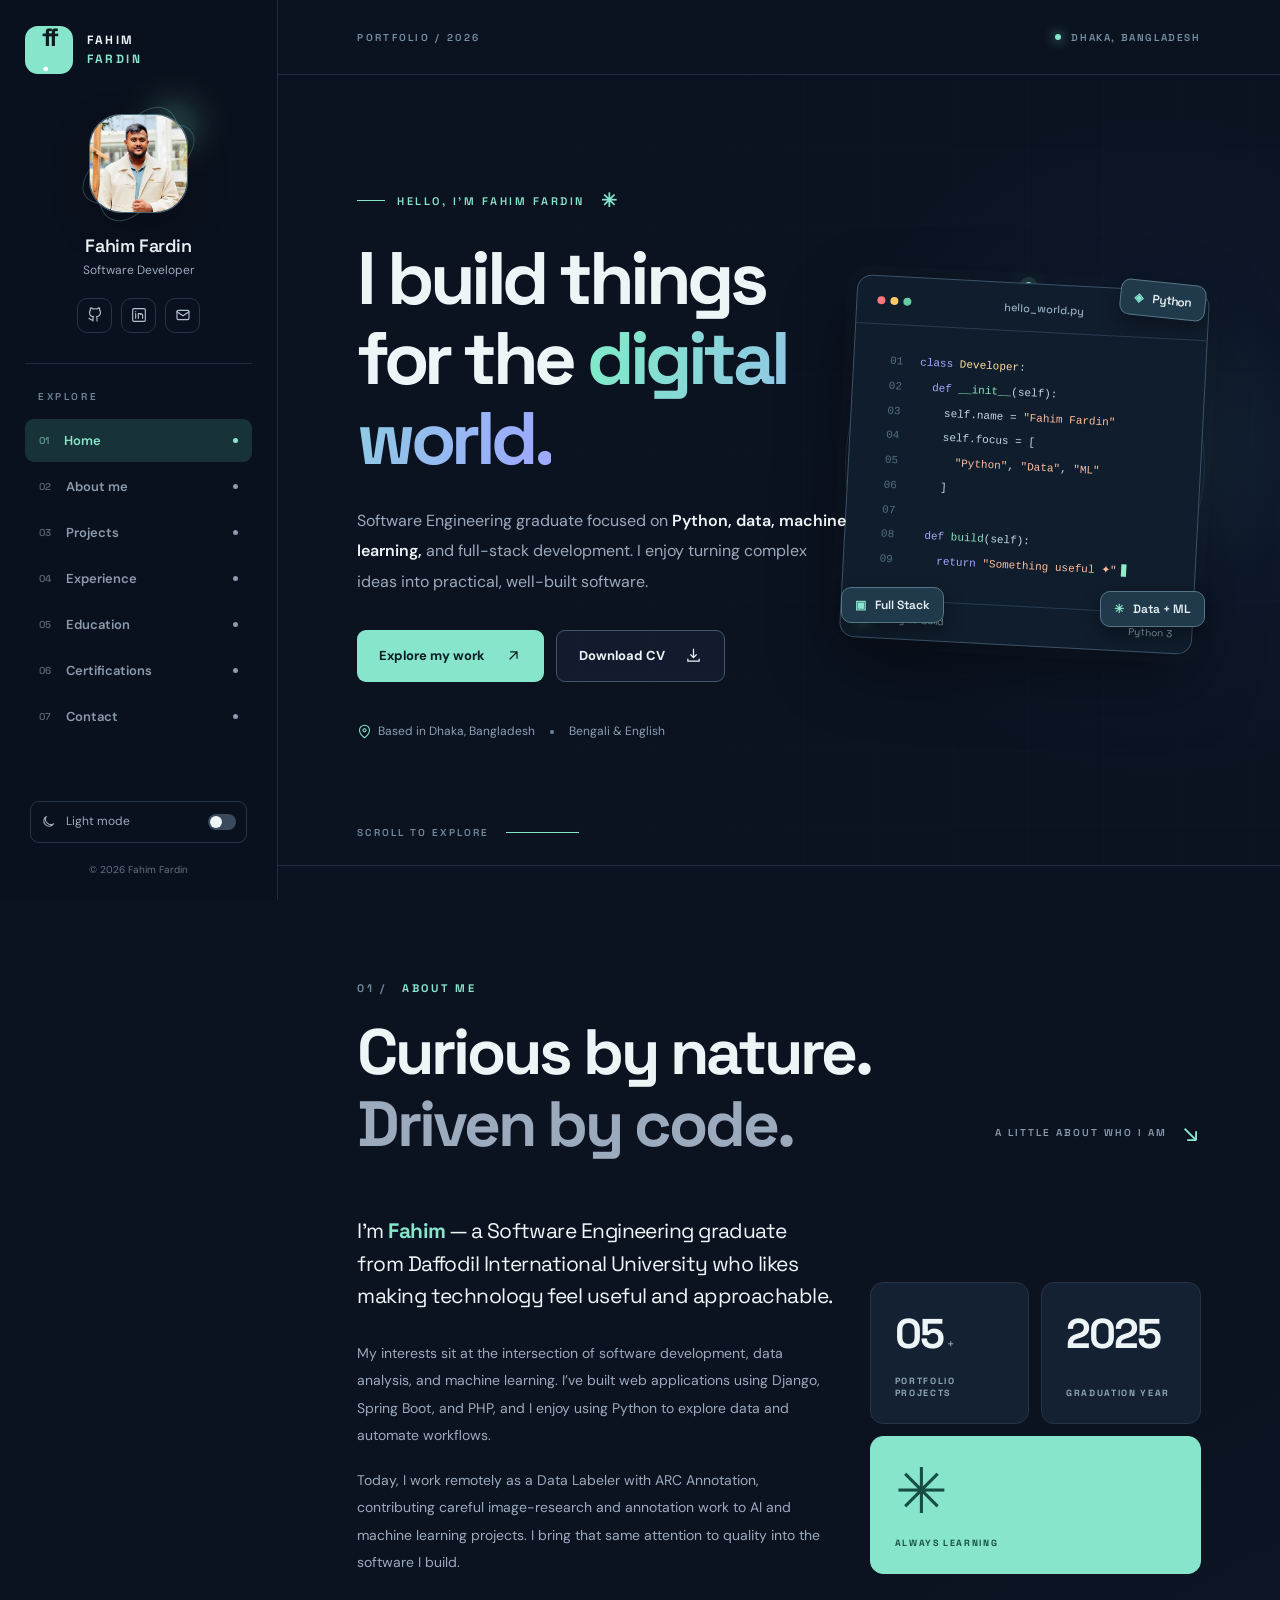
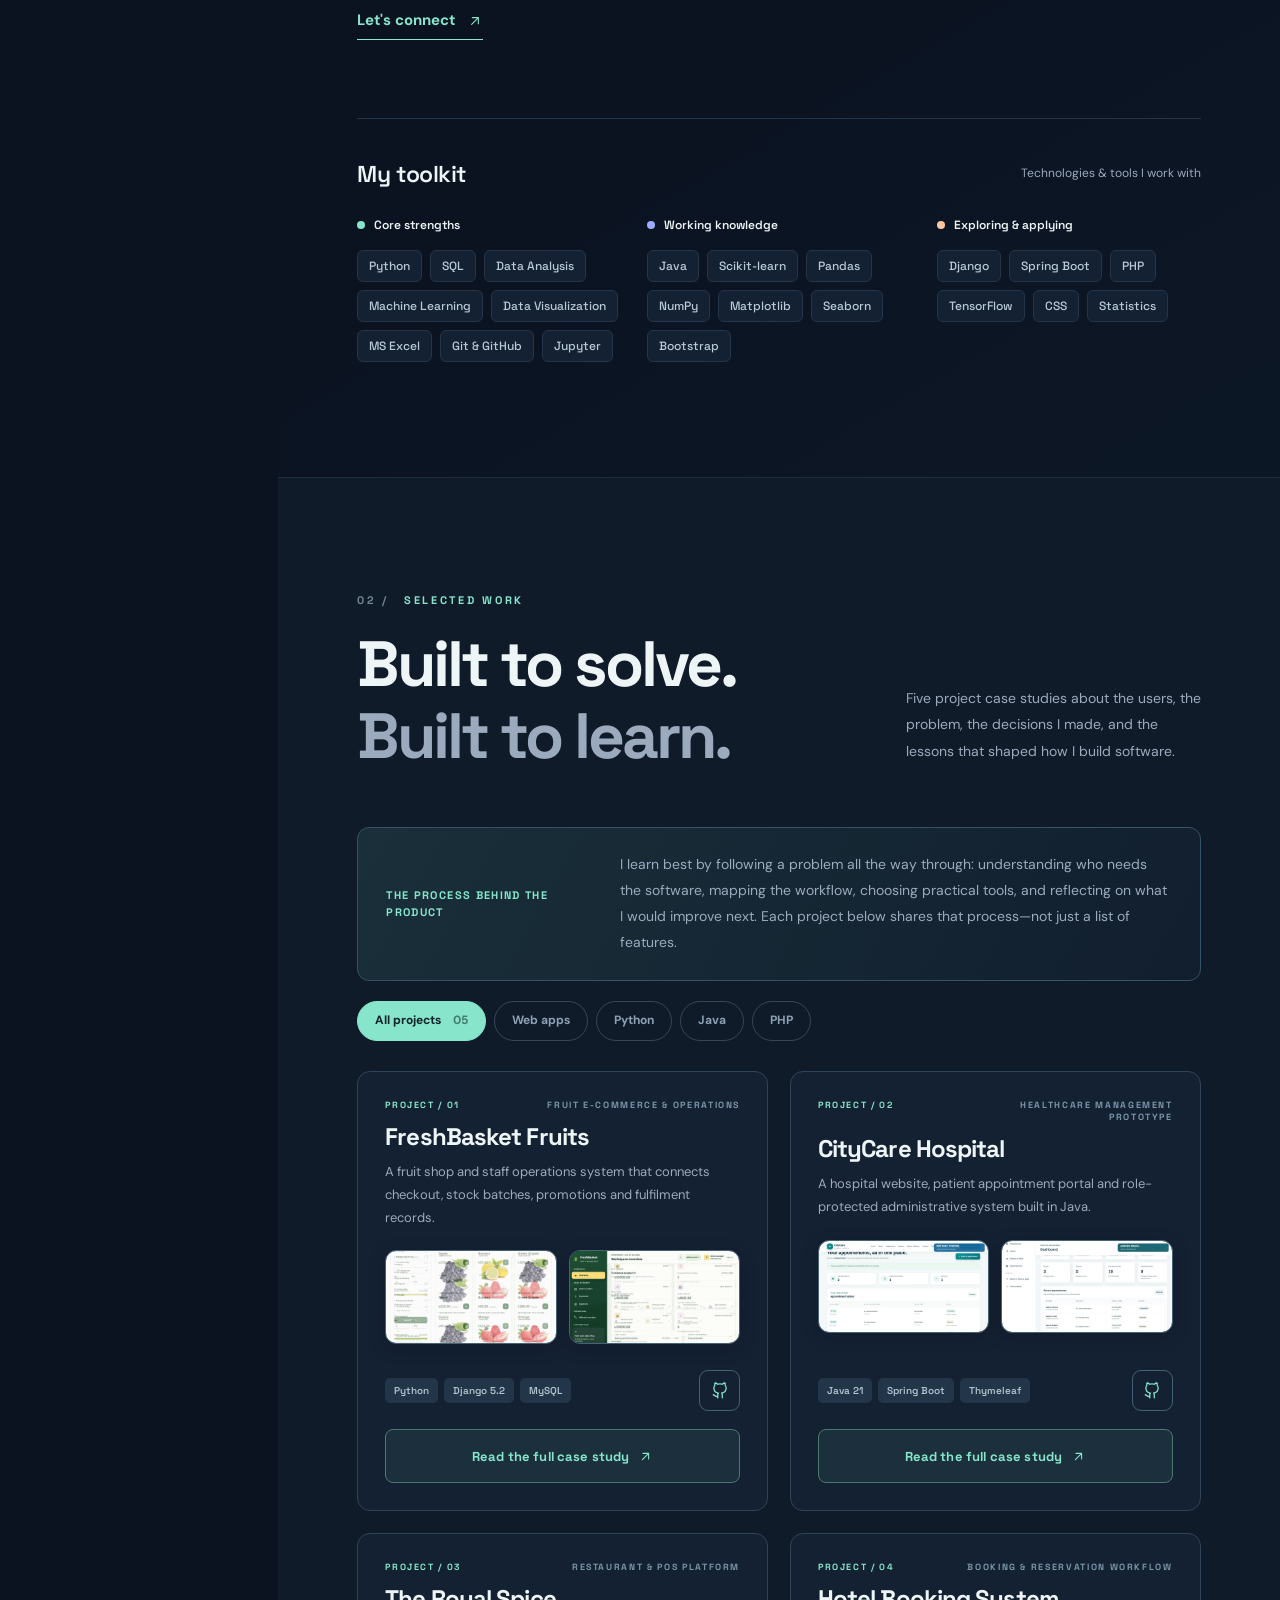
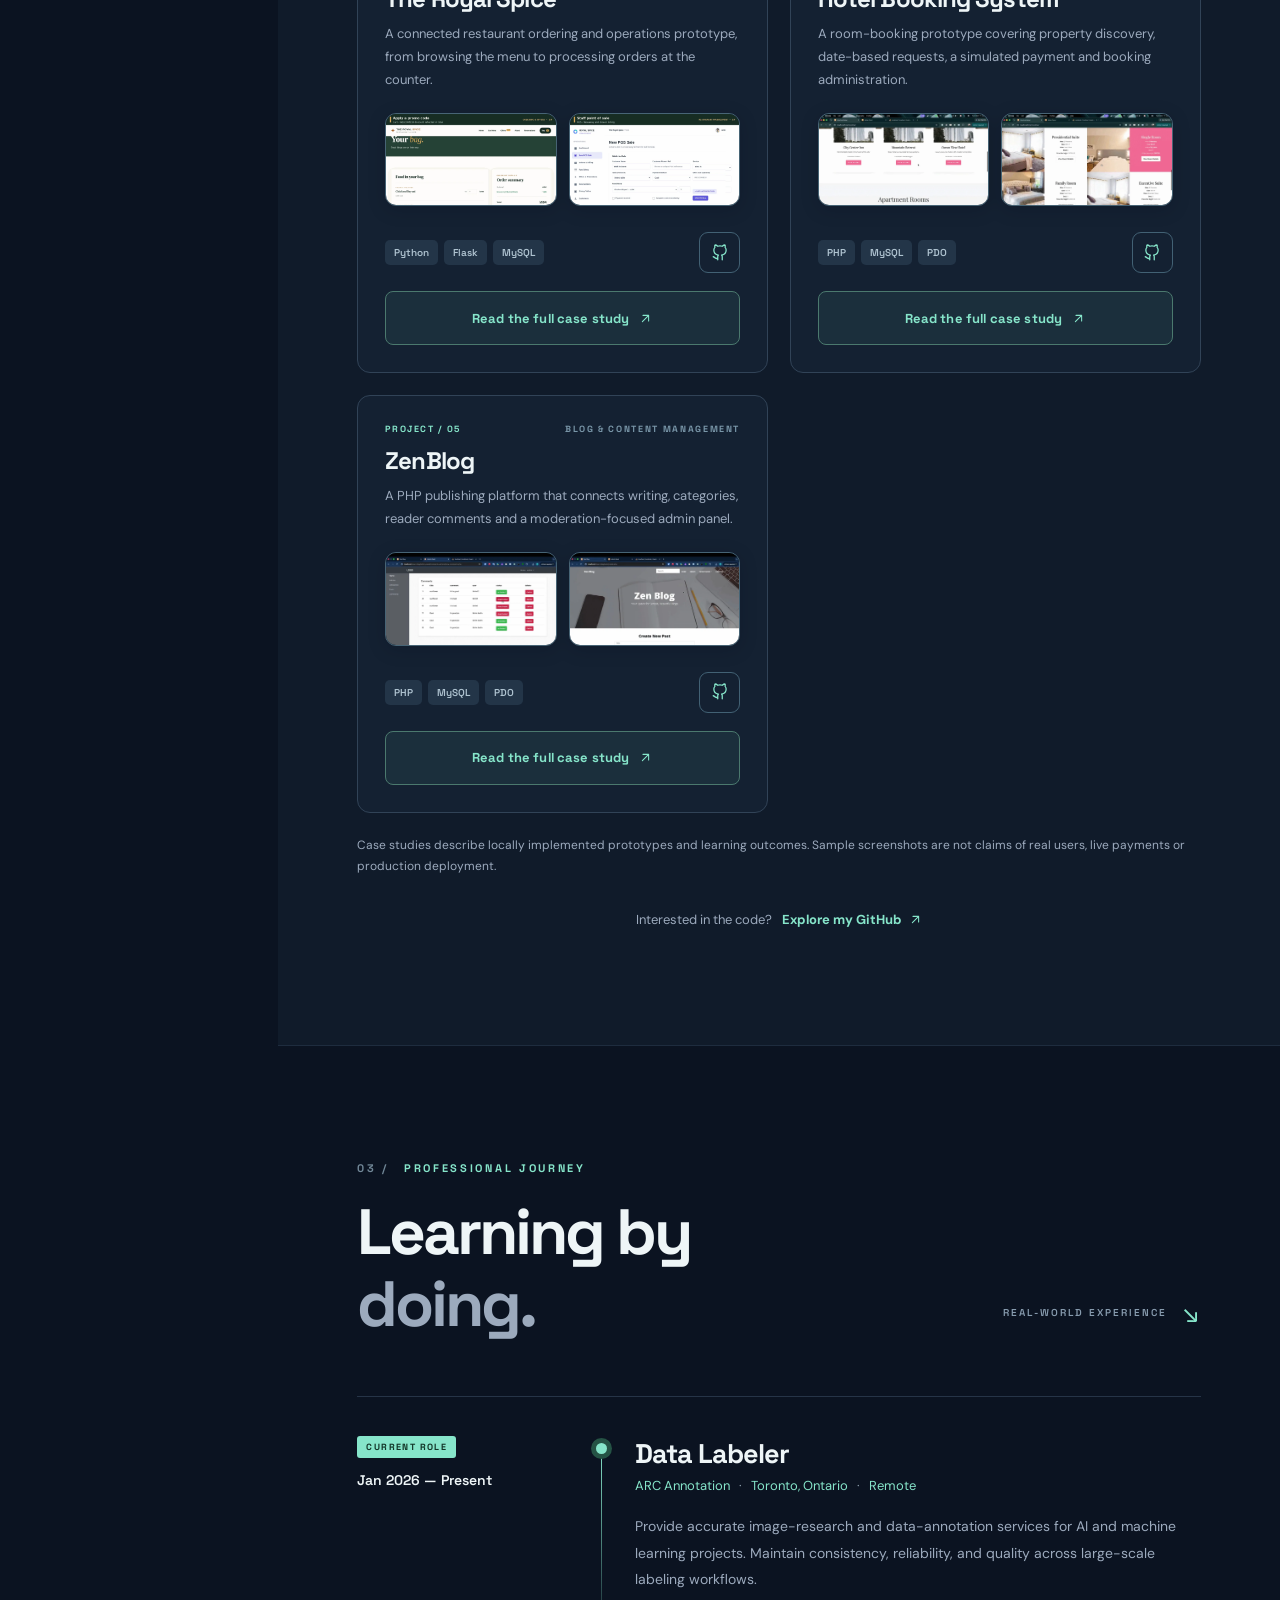
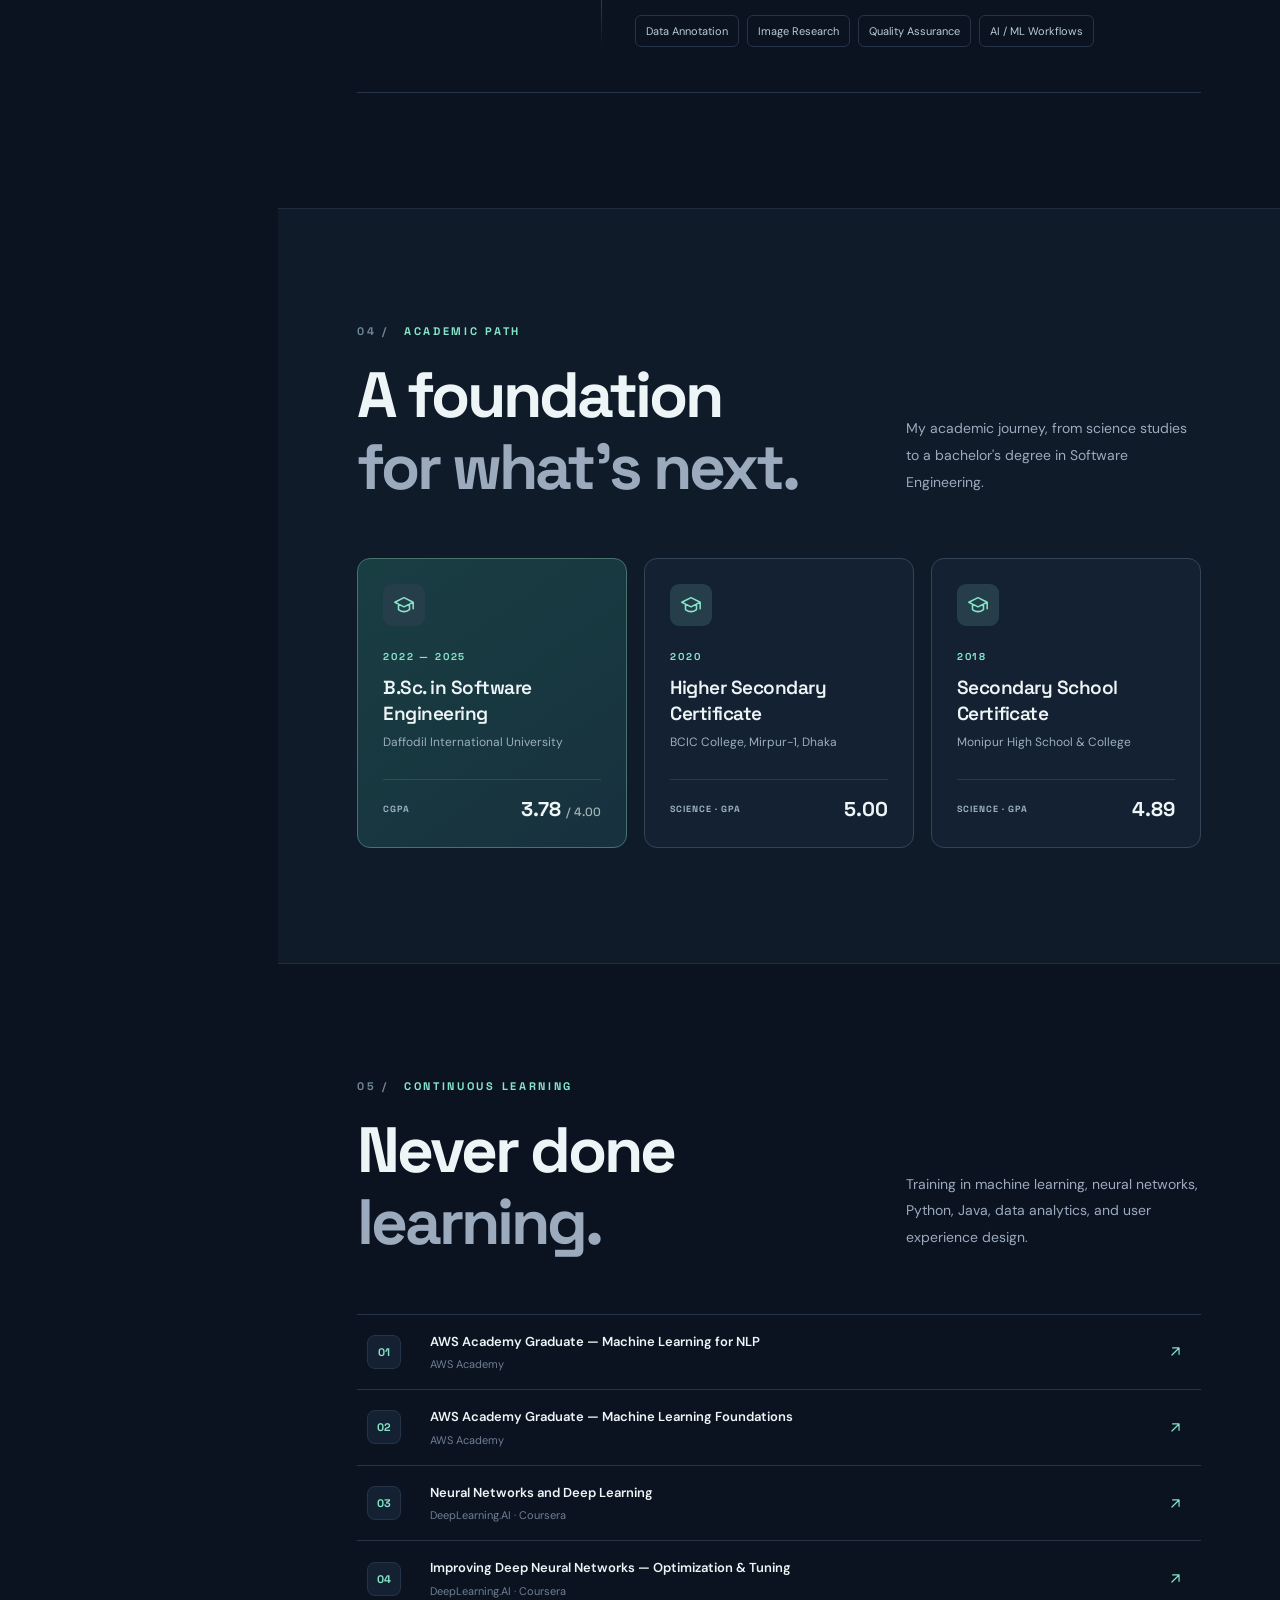
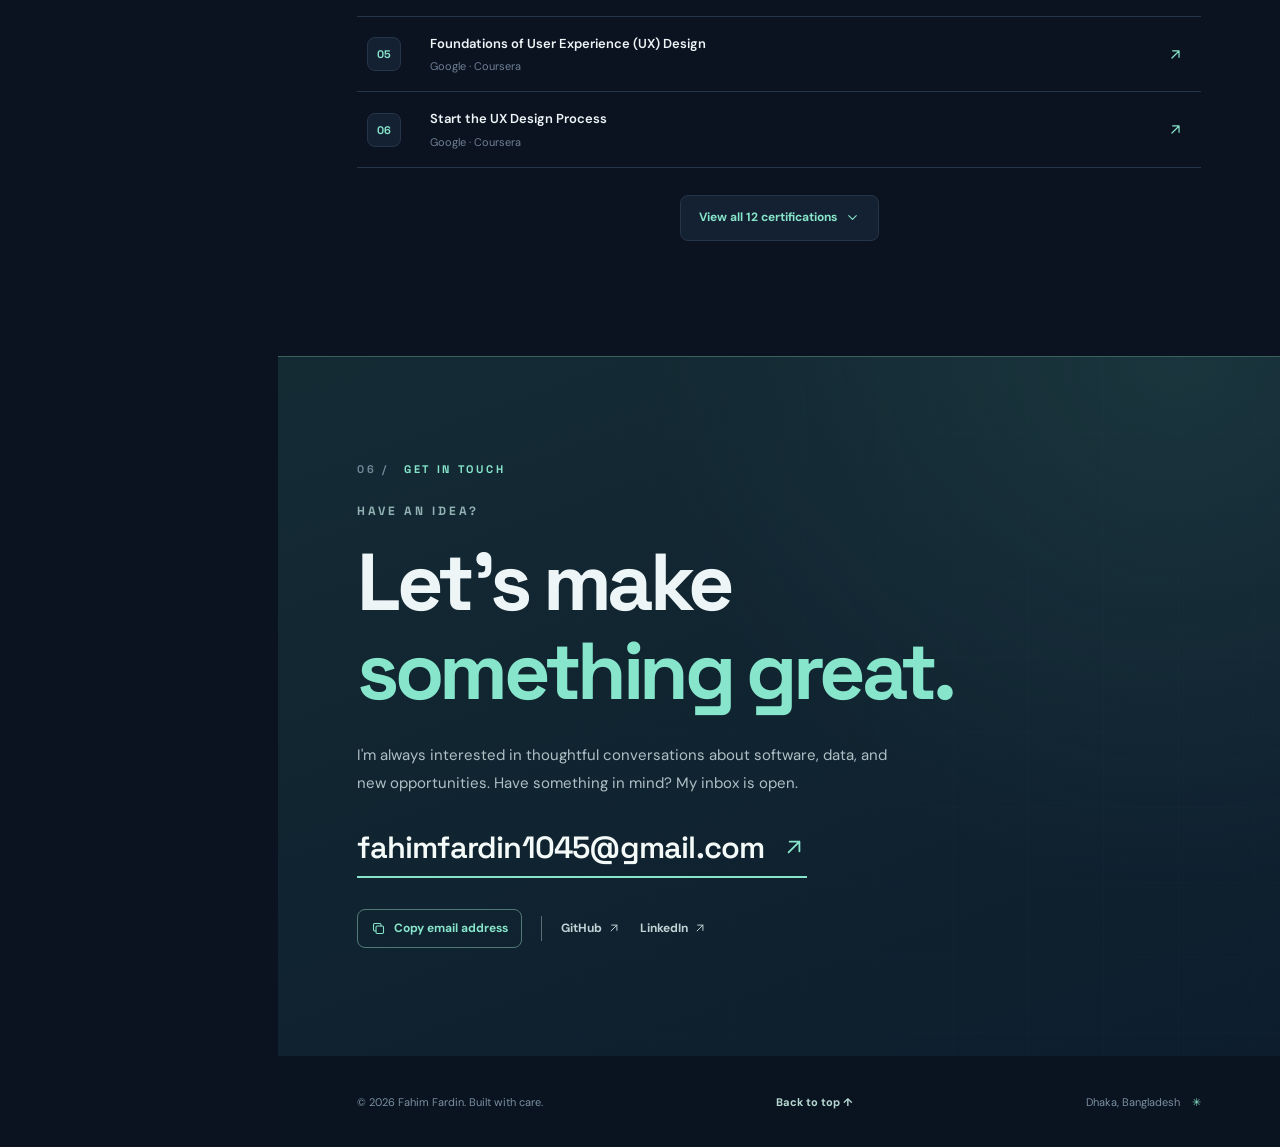
==== commit 4d6d1851: "Fix Selected Work project card design" ====
--- a/index.html
+++ b/index.html
@@ -16,7 +16,7 @@
   <link rel="preconnect" href="https://fonts.googleapis.com">
   <link rel="preconnect" href="https://fonts.gstatic.com" crossorigin>
   <link href="https://fonts.googleapis.com/css2?family=DM+Sans:wght@400;500;600;700&family=Space+Grotesk:wght@400;500;600;700&display=swap" rel="stylesheet">
-  <link rel="stylesheet" href="assets/css/styles.css">
+  <link rel="stylesheet" href="assets/css/styles.css?v=20261025-ref02">
 </head>
 <body>
   <svg class="svg-sprites" xmlns="http://www.w3.org/2000/svg" aria-hidden="true">
@@ -128,140 +128,80 @@
       </div>
       <div class="projects-grid" id="projectsGrid">
         <article class="project-card reveal work-project" data-tech="web python">
-          <a class="project-art work-art art-freshbasket" href="work/freshbasket.html" aria-label="Read the FreshBasket Fruits case study">
-            <div class="work-browser">
-              <div class="work-browser-bar" aria-hidden="true">
-                <span class="work-browser-dots"><i></i><i></i><i></i></span>
-                <span class="work-browser-name">FreshBasket / Storefront</span>
-                <span class="work-browser-arrow">↗</span>
-              </div>
-              <div class="work-browser-screen">
-                <img class="project-cover" src="assets/img/work/freshbasket-1.webp" data-photo-target="freshbasket" alt="Project interface preview for FreshBasket Fruits" loading="lazy" decoding="async">
-              </div>
-            </div>
-            <span class="work-art-label">REAL UI · DEMO DATA</span>
-          </a>
-          <div class="project-body">
-            <div class="project-number">PROJECT / 01 <span>FRUIT E-COMMERCE &AMP; OPERATIONS</span></div>
-            <h3>FreshBasket Fruits</h3>
-            <p class="work-project-summary">A fruit shop and staff operations system that connects checkout, stock batches, promotions and fulfilment records.</p>
-
-            <div class="work-preview-strip" aria-label="Project screenshots">
-              <a href="work/freshbasket.html" aria-label="View freshbasket fruit product catalogue screen in the full case study"><img src="assets/img/work/freshbasket-2.webp" alt="FreshBasket fruit product catalogue screen" loading="lazy" decoding="async"></a>
-              <a href="work/freshbasket.html" aria-label="View freshbasket staff operations dashboard in the full case study"><img src="assets/img/work/freshbasket-3.webp" alt="FreshBasket staff operations dashboard" loading="lazy" decoding="async"></a>
-            </div>
-            <div class="project-footer work-card-footer"><div class="tech-list"><span>Python</span><span>Django 5.2</span><span>MySQL</span></div><a class="project-link" href="https://github.com/fahim-fardin-1045/freshbasket" target="_blank" rel="noopener noreferrer" title="View source on GitHub" aria-label="View FreshBasket Fruits source code on GitHub"><svg class="icon"><use href="#ic-github"/></svg></a></div>
-            <a href="work/freshbasket.html" class="work-case-link">Read the full case study <svg class="icon"><use href="#ic-arrow-up-right"/></svg></a>
-          </div>
-        </article>
+
+<div class="project-body">
+<div class="project-number">PROJECT / 01 <span>FRUIT E-COMMERCE &amp; OPERATIONS</span></div>
+<h3>FreshBasket Fruits</h3>
+<p class="work-project-summary">A fruit shop and staff operations system that connects checkout, stock batches, promotions and fulfilment records.</p>
+
+<div aria-label="FreshBasket Fruits interface screenshots" class="work-preview-strip">
+<a aria-label="View FreshBasket Fruits project screenshot and full case study" class="project-art work-art work-thumb" href="work/freshbasket.html"><img alt="FreshBasket fruit product catalogue screen" class="project-cover" data-photo-target="freshbasket" decoding="async" loading="lazy" src="assets/img/work/freshbasket-2.webp"/></a>
+<a aria-label="View freshbasket staff operations dashboard in the full case study" class="work-thumb" href="work/freshbasket.html"><img alt="FreshBasket staff operations dashboard" decoding="async" loading="lazy" src="assets/img/work/freshbasket-3.webp"/></a>
+</div>
+<div class="project-footer work-card-footer"><div class="tech-list"><span>Python</span><span>Django 5.2</span><span>MySQL</span></div><a aria-label="View FreshBasket Fruits source code on GitHub" class="project-link" href="https://github.com/fahim-fardin-1045/freshbasket" rel="noopener noreferrer" target="_blank" title="View source on GitHub"><svg class="icon"><use href="#ic-github"></use></svg></a></div>
+<a class="work-case-link" href="work/freshbasket.html">Read the full case study <svg class="icon"><use href="#ic-arrow-up-right"></use></svg></a>
+</div>
+</article>
         <article class="project-card reveal work-project" data-tech="web java">
-          <a class="project-art work-art art-citycare" href="work/citycare-hospital.html" aria-label="Read the CityCare Hospital case study">
-            <div class="work-browser">
-              <div class="work-browser-bar" aria-hidden="true">
-                <span class="work-browser-dots"><i></i><i></i><i></i></span>
-                <span class="work-browser-name">CityCare / Patient Portal</span>
-                <span class="work-browser-arrow">↗</span>
-              </div>
-              <div class="work-browser-screen">
-                <img class="project-cover" src="assets/img/work/citycare-hospital-1.webp" data-photo-target="citycare" alt="Project interface preview for CityCare Hospital" loading="lazy" decoding="async">
-              </div>
-            </div>
-            <span class="work-art-label">REAL UI · DEMO DATA</span>
-          </a>
-          <div class="project-body">
-            <div class="project-number">PROJECT / 02 <span>HEALTHCARE MANAGEMENT PROTOTYPE</span></div>
-            <h3>CityCare Hospital</h3>
-            <p class="work-project-summary">A hospital website, patient appointment portal and role-protected administrative system built in Java.</p>
-
-            <div class="work-preview-strip" aria-label="Project screenshots">
-              <a href="work/citycare-hospital.html" aria-label="View citycare patient appointment dashboard in the full case study"><img src="assets/img/work/citycare-hospital-2.webp" alt="CityCare patient appointment dashboard" loading="lazy" decoding="async"></a>
-              <a href="work/citycare-hospital.html" aria-label="View citycare hospital administrator dashboard in the full case study"><img src="assets/img/work/citycare-hospital-3.webp" alt="CityCare hospital administrator dashboard" loading="lazy" decoding="async"></a>
-            </div>
-            <div class="project-footer work-card-footer"><div class="tech-list"><span>Java 21</span><span>Spring Boot</span><span>Thymeleaf</span></div><a class="project-link" href="https://github.com/fahim-fardin-1045/city-care-hospital-management-system" target="_blank" rel="noopener noreferrer" title="View source on GitHub" aria-label="View CityCare Hospital source code on GitHub"><svg class="icon"><use href="#ic-github"/></svg></a></div>
-            <a href="work/citycare-hospital.html" class="work-case-link">Read the full case study <svg class="icon"><use href="#ic-arrow-up-right"/></svg></a>
-          </div>
-        </article>
+
+<div class="project-body">
+<div class="project-number">PROJECT / 02 <span>HEALTHCARE MANAGEMENT PROTOTYPE</span></div>
+<h3>CityCare Hospital</h3>
+<p class="work-project-summary">A hospital website, patient appointment portal and role-protected administrative system built in Java.</p>
+
+<div aria-label="CityCare Hospital interface screenshots" class="work-preview-strip">
+<a aria-label="View CityCare Hospital project screenshot and full case study" class="project-art work-art work-thumb" href="work/citycare-hospital.html"><img alt="CityCare patient appointment dashboard" class="project-cover" data-photo-target="citycare" decoding="async" loading="lazy" src="assets/img/work/citycare-hospital-2.webp"/></a>
+<a aria-label="View citycare hospital administrator dashboard in the full case study" class="work-thumb" href="work/citycare-hospital.html"><img alt="CityCare hospital administrator dashboard" decoding="async" loading="lazy" src="assets/img/work/citycare-hospital-3.webp"/></a>
+</div>
+<div class="project-footer work-card-footer"><div class="tech-list"><span>Java 21</span><span>Spring Boot</span><span>Thymeleaf</span></div><a aria-label="View CityCare Hospital source code on GitHub" class="project-link" href="https://github.com/fahim-fardin-1045/city-care-hospital-management-system" rel="noopener noreferrer" target="_blank" title="View source on GitHub"><svg class="icon"><use href="#ic-github"></use></svg></a></div>
+<a class="work-case-link" href="work/citycare-hospital.html">Read the full case study <svg class="icon"><use href="#ic-arrow-up-right"></use></svg></a>
+</div>
+</article>
         <article class="project-card reveal work-project" data-tech="web python">
-          <a class="project-art work-art art-royal" href="work/royal-spice.html" aria-label="Read the The Royal Spice case study">
-            <div class="work-browser">
-              <div class="work-browser-bar" aria-hidden="true">
-                <span class="work-browser-dots"><i></i><i></i><i></i></span>
-                <span class="work-browser-name">Royal Spice / Restaurant</span>
-                <span class="work-browser-arrow">↗</span>
-              </div>
-              <div class="work-browser-screen">
-                <img class="project-cover" src="assets/img/work/royal-spice-1.webp" data-photo-target="royal" alt="Project interface preview for The Royal Spice" loading="lazy" decoding="async">
-              </div>
-            </div>
-            <span class="work-art-label">REAL UI · DEMO DATA</span>
-          </a>
-          <div class="project-body">
-            <div class="project-number">PROJECT / 03 <span>RESTAURANT &AMP; POS PLATFORM</span></div>
-            <h3>The Royal Spice</h3>
-            <p class="work-project-summary">A connected restaurant ordering and operations prototype, from browsing the menu to processing orders at the counter.</p>
-
-            <div class="work-preview-strip" aria-label="Project screenshots">
-              <a href="work/royal-spice.html" aria-label="View royal spice shopping bag and promotion screen in the full case study"><img src="assets/img/work/royal-spice-2.webp" alt="Royal Spice shopping bag and promotion screen" loading="lazy" decoding="async"></a>
-              <a href="work/royal-spice.html" aria-label="View royal spice point-of-sale screen in the full case study"><img src="assets/img/work/royal-spice-3.webp" alt="Royal Spice point-of-sale screen" loading="lazy" decoding="async"></a>
-            </div>
-            <div class="project-footer work-card-footer"><div class="tech-list"><span>Python</span><span>Flask</span><span>MySQL</span></div><a class="project-link" href="https://github.com/fahim-fardin-1045/The-Royel-Spice" target="_blank" rel="noopener noreferrer" title="View source on GitHub" aria-label="View The Royal Spice source code on GitHub"><svg class="icon"><use href="#ic-github"/></svg></a></div>
-            <a href="work/royal-spice.html" class="work-case-link">Read the full case study <svg class="icon"><use href="#ic-arrow-up-right"/></svg></a>
-          </div>
-        </article>
+
+<div class="project-body">
+<div class="project-number">PROJECT / 03 <span>RESTAURANT &amp; POS PLATFORM</span></div>
+<h3>The Royal Spice</h3>
+<p class="work-project-summary">A connected restaurant ordering and operations prototype, from browsing the menu to processing orders at the counter.</p>
+
+<div aria-label="The Royal Spice interface screenshots" class="work-preview-strip">
+<a aria-label="View The Royal Spice project screenshot and full case study" class="project-art work-art work-thumb" href="work/royal-spice.html"><img alt="Royal Spice shopping bag and promotion screen" class="project-cover" data-photo-target="royal" decoding="async" loading="lazy" src="assets/img/work/royal-spice-2.webp"/></a>
+<a aria-label="View royal spice point-of-sale screen in the full case study" class="work-thumb" href="work/royal-spice.html"><img alt="Royal Spice point-of-sale screen" decoding="async" loading="lazy" src="assets/img/work/royal-spice-3.webp"/></a>
+</div>
+<div class="project-footer work-card-footer"><div class="tech-list"><span>Python</span><span>Flask</span><span>MySQL</span></div><a aria-label="View The Royal Spice source code on GitHub" class="project-link" href="https://github.com/fahim-fardin-1045/The-Royel-Spice" rel="noopener noreferrer" target="_blank" title="View source on GitHub"><svg class="icon"><use href="#ic-github"></use></svg></a></div>
+<a class="work-case-link" href="work/royal-spice.html">Read the full case study <svg class="icon"><use href="#ic-arrow-up-right"></use></svg></a>
+</div>
+</article>
         <article class="project-card reveal work-project" data-tech="web php">
-          <a class="project-art work-art art-hotel" href="work/hotel-booking.html" aria-label="Read the Hotel Booking System case study">
-            <div class="work-browser">
-              <div class="work-browser-bar" aria-hidden="true">
-                <span class="work-browser-dots"><i></i><i></i><i></i></span>
-                <span class="work-browser-name">Hotel Booking / Rooms</span>
-                <span class="work-browser-arrow">↗</span>
-              </div>
-              <div class="work-browser-screen">
-                <img class="project-cover" src="assets/img/work/hotel-booking-1.webp" data-photo-target="hotel" alt="Project interface preview for Hotel Booking System" loading="lazy" decoding="async">
-              </div>
-            </div>
-            <span class="work-art-label">REAL UI · DEMO DATA</span>
-          </a>
-          <div class="project-body">
-            <div class="project-number">PROJECT / 04 <span>BOOKING &AMP; RESERVATION WORKFLOW</span></div>
-            <h3>Hotel Booking System</h3>
-            <p class="work-project-summary">A room-booking prototype covering property discovery, date-based requests, a simulated payment and booking administration.</p>
-
-            <div class="work-preview-strip" aria-label="Project screenshots">
-              <a href="work/hotel-booking.html" aria-label="View hotel booking property listing screen in the full case study"><img src="assets/img/work/hotel-booking-2.webp" alt="Hotel Booking property listing screen" loading="lazy" decoding="async"></a>
-              <a href="work/hotel-booking.html" aria-label="View hotel booking apartment room choices in the full case study"><img src="assets/img/work/hotel-booking-3.webp" alt="Hotel Booking apartment room choices" loading="lazy" decoding="async"></a>
-            </div>
-            <div class="project-footer work-card-footer"><div class="tech-list"><span>PHP</span><span>MySQL</span><span>PDO</span></div><a class="project-link" href="https://github.com/fahim-fardin-1045/hotel_booking" target="_blank" rel="noopener noreferrer" title="View source on GitHub" aria-label="View Hotel Booking System source code on GitHub"><svg class="icon"><use href="#ic-github"/></svg></a></div>
-            <a href="work/hotel-booking.html" class="work-case-link">Read the full case study <svg class="icon"><use href="#ic-arrow-up-right"/></svg></a>
-          </div>
-        </article>
+
+<div class="project-body">
+<div class="project-number">PROJECT / 04 <span>BOOKING &amp; RESERVATION WORKFLOW</span></div>
+<h3>Hotel Booking System</h3>
+<p class="work-project-summary">A room-booking prototype covering property discovery, date-based requests, a simulated payment and booking administration.</p>
+
+<div aria-label="Hotel Booking System interface screenshots" class="work-preview-strip">
+<a aria-label="View Hotel Booking System project screenshot and full case study" class="project-art work-art work-thumb" href="work/hotel-booking.html"><img alt="Hotel Booking property listing screen" class="project-cover" data-photo-target="hotel" decoding="async" loading="lazy" src="assets/img/work/hotel-booking-2.webp"/></a>
+<a aria-label="View hotel booking apartment room choices in the full case study" class="work-thumb" href="work/hotel-booking.html"><img alt="Hotel Booking apartment room choices" decoding="async" loading="lazy" src="assets/img/work/hotel-booking-3.webp"/></a>
+</div>
+<div class="project-footer work-card-footer"><div class="tech-list"><span>PHP</span><span>MySQL</span><span>PDO</span></div><a aria-label="View Hotel Booking System source code on GitHub" class="project-link" href="https://github.com/fahim-fardin-1045/hotel_booking" rel="noopener noreferrer" target="_blank" title="View source on GitHub"><svg class="icon"><use href="#ic-github"></use></svg></a></div>
+<a class="work-case-link" href="work/hotel-booking.html">Read the full case study <svg class="icon"><use href="#ic-arrow-up-right"></use></svg></a>
+</div>
+</article>
         <article class="project-card reveal work-project" data-tech="web php">
-          <a class="project-art work-art art-zenblog" href="work/zenblog.html" aria-label="Read the ZenBlog case study">
-            <div class="work-browser">
-              <div class="work-browser-bar" aria-hidden="true">
-                <span class="work-browser-dots"><i></i><i></i><i></i></span>
-                <span class="work-browser-name">ZenBlog / Publishing</span>
-                <span class="work-browser-arrow">↗</span>
-              </div>
-              <div class="work-browser-screen">
-                <img class="project-cover" src="assets/img/work/zenblog-1.webp" data-photo-target="zenblog" alt="Project interface preview for ZenBlog" loading="lazy" decoding="async">
-              </div>
-            </div>
-            <span class="work-art-label">REAL UI · DEMO DATA</span>
-          </a>
-          <div class="project-body">
-            <div class="project-number">PROJECT / 05 <span>BLOG &AMP; CONTENT MANAGEMENT</span></div>
-            <h3>ZenBlog</h3>
-            <p class="work-project-summary">A PHP publishing platform that connects writing, categories, reader comments and a moderation-focused admin panel.</p>
-
-            <div class="work-preview-strip" aria-label="Project screenshots">
-              <a href="work/zenblog.html" aria-label="View zenblog reader comments moderation screen in the full case study"><img src="assets/img/work/zenblog-2.webp" alt="ZenBlog reader comments moderation screen" loading="lazy" decoding="async"></a>
-              <a href="work/zenblog.html" aria-label="View zenblog create post screen in the full case study"><img src="assets/img/work/zenblog-3.webp" alt="ZenBlog create post screen" loading="lazy" decoding="async"></a>
-            </div>
-            <div class="project-footer work-card-footer"><div class="tech-list"><span>PHP</span><span>MySQL</span><span>PDO</span></div><a class="project-link" href="https://github.com/fahim-fardin-1045/php_zen-blog" target="_blank" rel="noopener noreferrer" title="View source on GitHub" aria-label="View ZenBlog source code on GitHub"><svg class="icon"><use href="#ic-github"/></svg></a></div>
-            <a href="work/zenblog.html" class="work-case-link">Read the full case study <svg class="icon"><use href="#ic-arrow-up-right"/></svg></a>
-          </div>
-        </article>
+
+<div class="project-body">
+<div class="project-number">PROJECT / 05 <span>BLOG &amp; CONTENT MANAGEMENT</span></div>
+<h3>ZenBlog</h3>
+<p class="work-project-summary">A PHP publishing platform that connects writing, categories, reader comments and a moderation-focused admin panel.</p>
+
+<div aria-label="ZenBlog interface screenshots" class="work-preview-strip">
+<a aria-label="View ZenBlog project screenshot and full case study" class="project-art work-art work-thumb" href="work/zenblog.html"><img alt="ZenBlog reader comments moderation screen" class="project-cover" data-photo-target="zenblog" decoding="async" loading="lazy" src="assets/img/work/zenblog-2.webp"/></a>
+<a aria-label="View zenblog create post screen in the full case study" class="work-thumb" href="work/zenblog.html"><img alt="ZenBlog create post screen" decoding="async" loading="lazy" src="assets/img/work/zenblog-3.webp"/></a>
+</div>
+<div class="project-footer work-card-footer"><div class="tech-list"><span>PHP</span><span>MySQL</span><span>PDO</span></div><a aria-label="View ZenBlog source code on GitHub" class="project-link" href="https://github.com/fahim-fardin-1045/php_zen-blog" rel="noopener noreferrer" target="_blank" title="View source on GitHub"><svg class="icon"><use href="#ic-github"></use></svg></a></div>
+<a class="work-case-link" href="work/zenblog.html">Read the full case study <svg class="icon"><use href="#ic-arrow-up-right"></use></svg></a>
+</div>
+</article>
       </div>
       <p class="filter-status sr-only" id="filterStatus" role="status" aria-live="polite">Showing all 5 projects.</p>
       <p class="work-project-note">Case studies describe locally implemented prototypes and learning outcomes. Sample screenshots are not claims of real users, live payments or production deployment.</p>
@@ -303,6 +243,6 @@
     <div class="studio-footer"><span><strong>For your live website:</strong> download the image file and add it to your site's <code>assets/img/uploads/</code> folder.</span><button type="button" id="exportImageFile" class="studio-export">Download publishing file <svg class="icon"><use href="#ic-download"/></svg></button></div>
     <input id="studioFileInput" type="file" accept="image/jpeg,image/png,image/webp" hidden>
   </dialog>
-  <script src="assets/js/script.js" defer></script>
+  <script src="assets/js/script.js?v=20261025-ref02" defer></script>
 </body>
 </html>
--- a/assets/css/styles.css
+++ b/assets/css/styles.css
@@ -393,3 +393,43 @@
   .work-project .work-art-label{bottom:6px;right:7px;font-size:7px}
 }
 @media(prefers-reduced-motion:reduce){.work-browser,.work-art .work-browser-screen .project-cover{transition:none}}
+
+
+/* Selected Work reference: two clean interface images inside each project card.
+   This section intentionally has NO large hero cover and NO extra-view labels. */
+.work-project{display:flex;flex-direction:column;min-width:0;overflow:hidden}
+.work-project > .project-body{flex:1;display:flex;flex-direction:column;min-height:0;padding:clamp(21px,2.1vw,31px)}
+.work-project .project-number{display:flex;align-items:baseline;justify-content:space-between;gap:12px}
+.work-project .project-number span{max-width:62%;text-align:right;line-height:1.35}
+.work-project .project-body .work-project-summary{min-height:0;margin:0 0 21px;line-height:1.76}
+.work-project .work-preview-strip{display:grid;grid-template-columns:repeat(2,minmax(0,1fr));gap:12px;width:100%;min-width:0;margin:0 0 21px;padding:0}
+.work-project .work-preview-strip > a,
+.work-project .work-preview-strip > a.project-art{
+ display:block;position:relative;isolation:isolate;min-width:0;width:100%;height:auto!important;
+ margin:0!important;padding:0!important;aspect-ratio:1.83;overflow:hidden;
+ border:1px solid #476475;border-radius:11px;background:#0e1c2c;
+ box-shadow:0 4px 18px rgba(2,11,22,.17);transition:border-color .2s,transform .2s;
+}
+.work-project .work-preview-strip > a.project-art::after{display:none!important}
+.work-project .work-preview-strip > a:hover{border-color:var(--mint);transform:translateY(-2px)}
+.work-project .work-preview-strip > a:focus-visible{outline:2px solid var(--mint);outline-offset:3px}
+.work-project .work-preview-strip > a > img,
+.work-project .work-preview-strip > a > img.project-cover{
+ display:block!important;position:absolute!important;inset:0!important;width:100%!important;height:100%!important;
+ max-width:none!important;object-fit:cover!important;object-position:center top!important;
+ opacity:1!important;visibility:visible!important;transform:none;transition:transform .25s ease;
+}
+.work-project .work-preview-strip > a:hover > img{transform:scale(1.025)}
+.work-project .work-card-footer{margin-top:auto;padding-top:5px;gap:14px}
+.work-project .work-case-link{min-height:54px;margin-top:18px;font-size:13px}
+.light .work-project .work-preview-strip > a{border-color:#bacdd1;background:#e8f2f1}
+@media(max-width:760px){
+ .work-project .work-preview-strip{gap:10px}
+ .work-project .project-body{padding:23px}
+}
+@media(max-width:390px){
+ .work-project .project-number span{font-size:8px}
+ .work-project .work-preview-strip{gap:8px}
+ .work-project .work-preview-strip > a{border-radius:8px}
+}
+@media(prefers-reduced-motion:reduce){.work-project .work-preview-strip a,.work-project .work-preview-strip img{transition:none!important}}
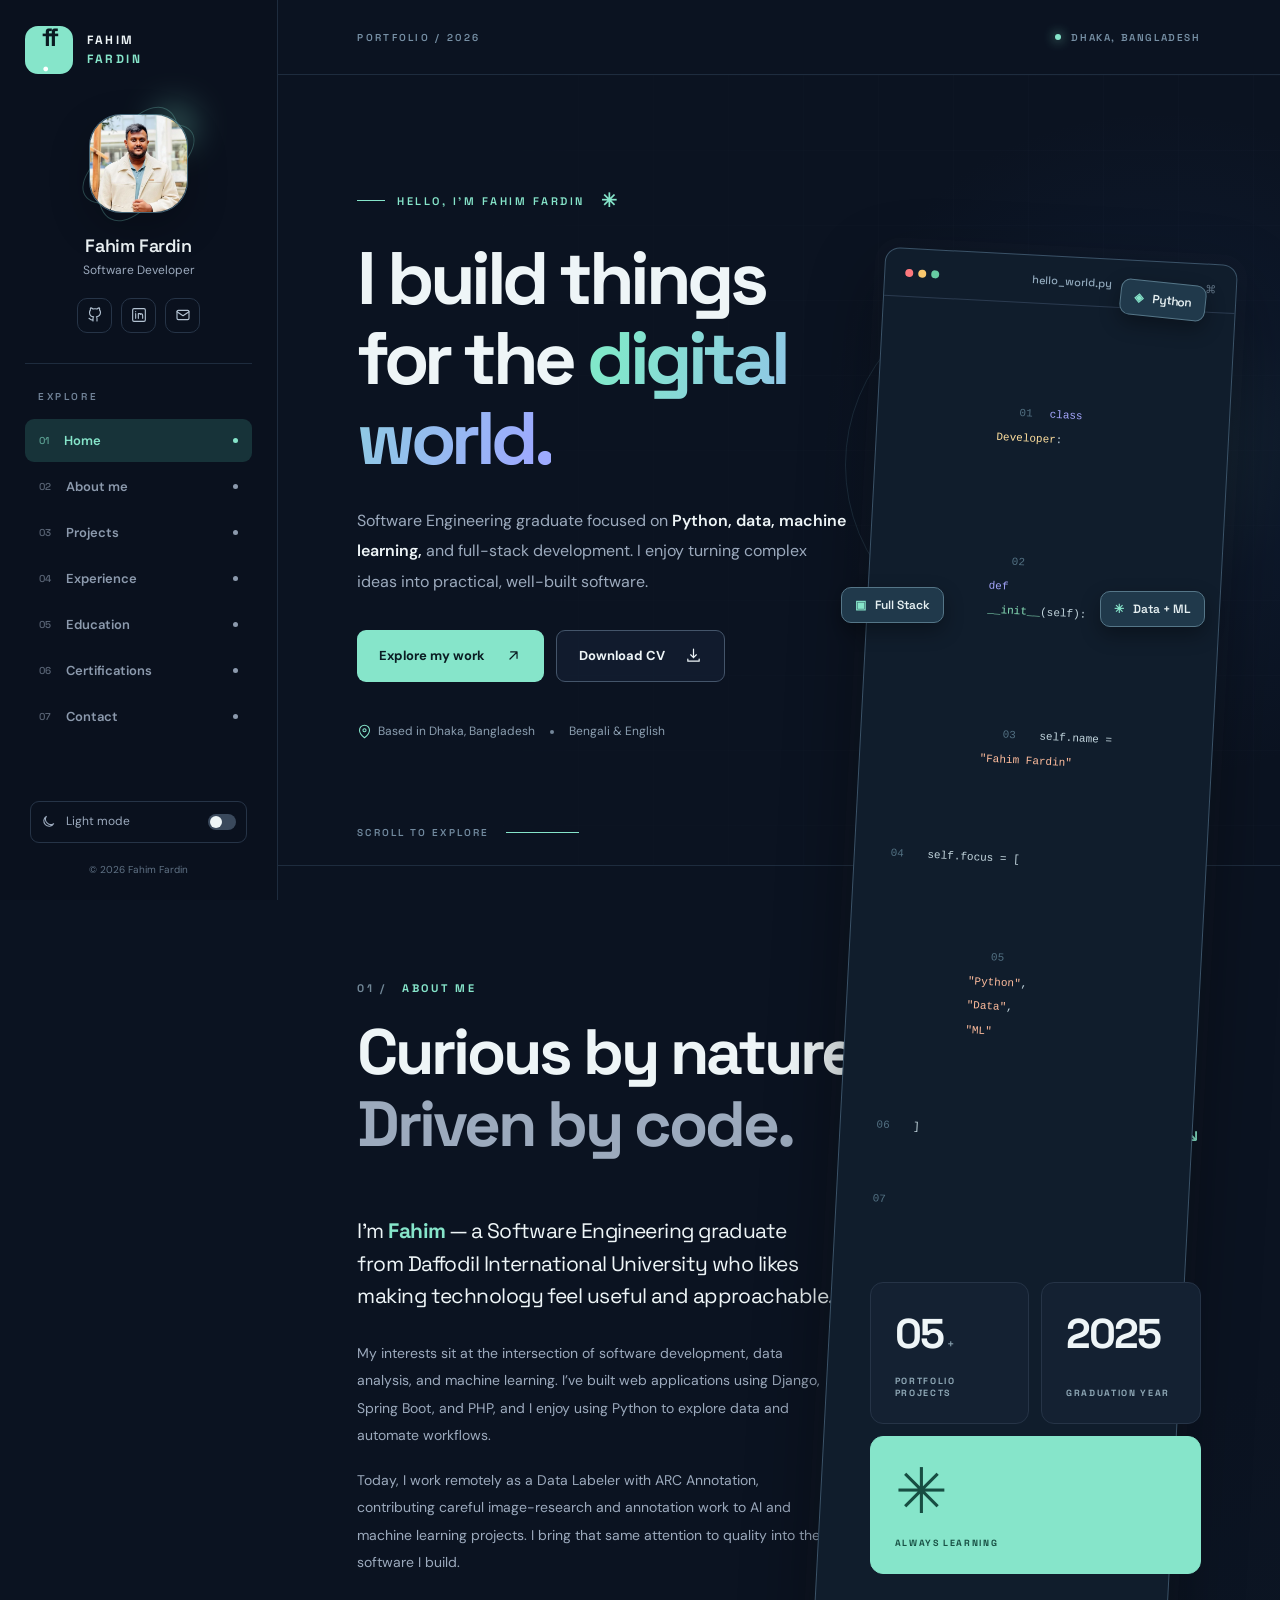
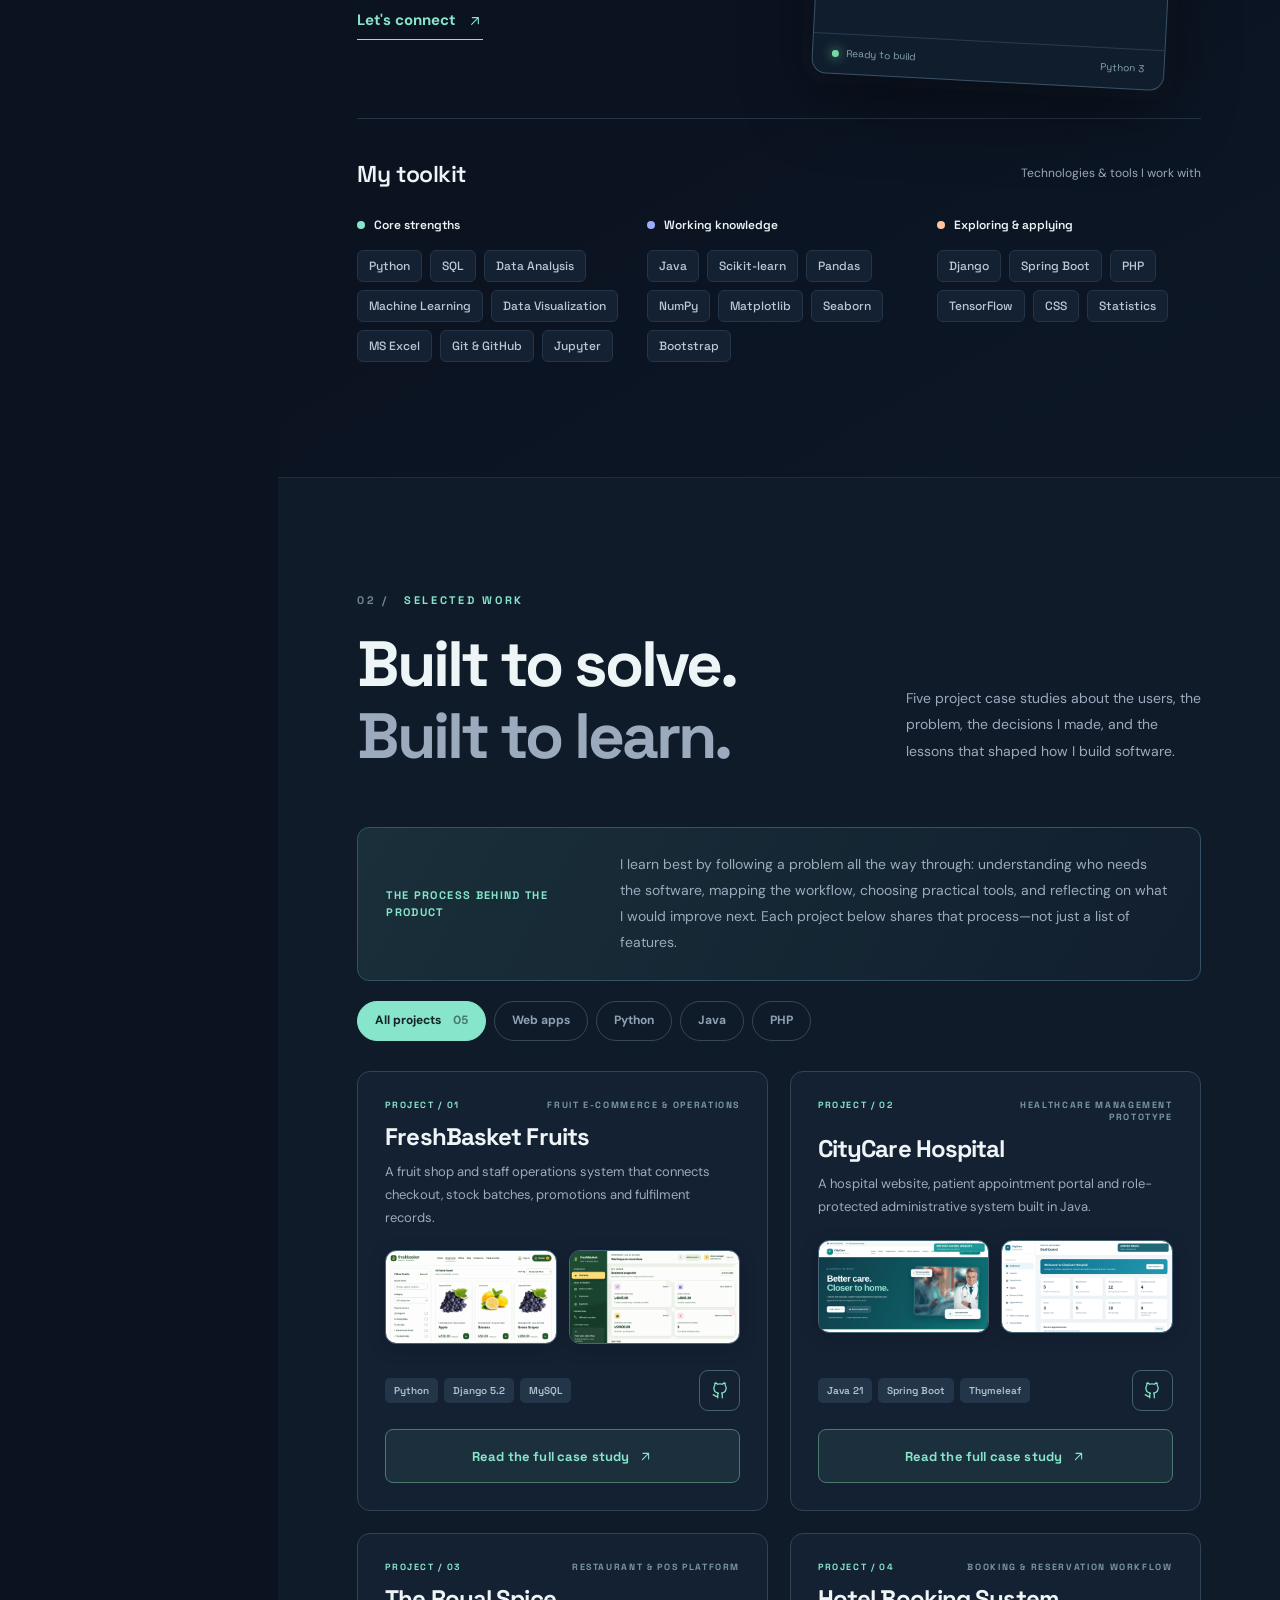
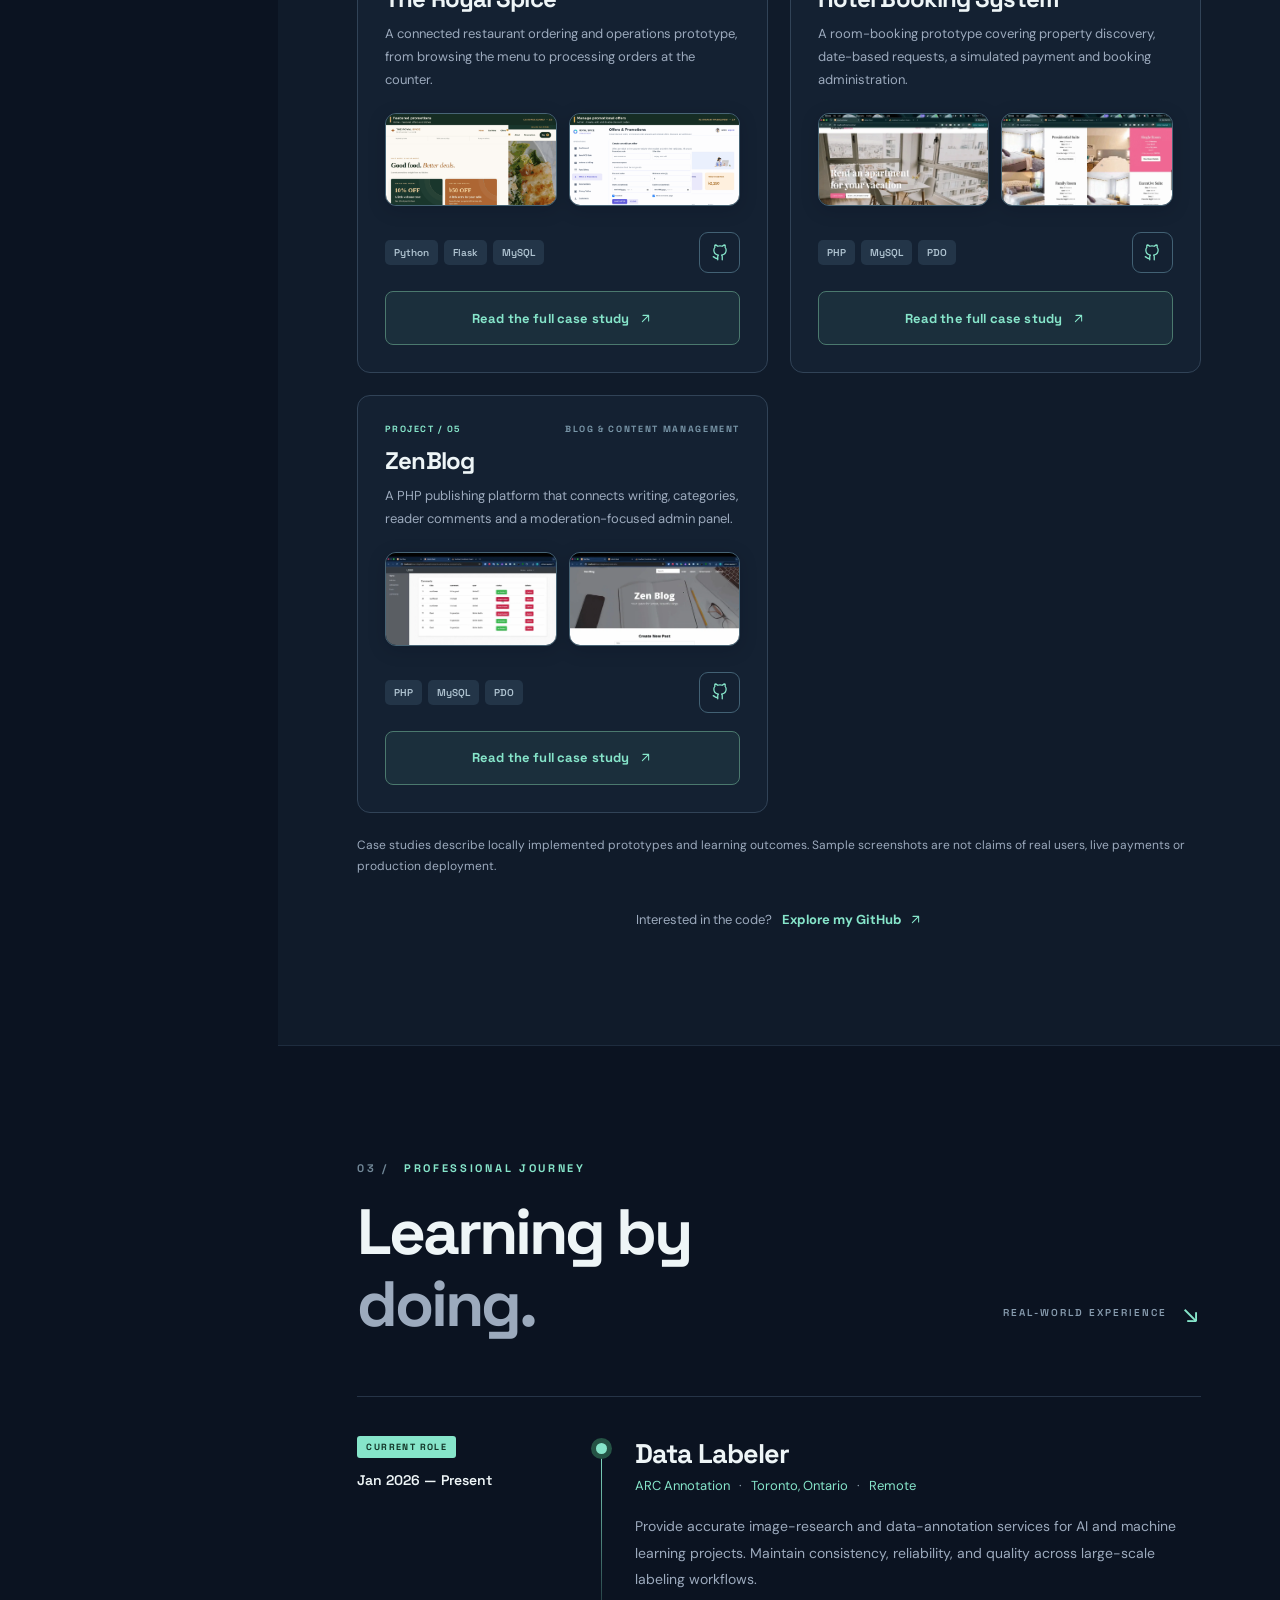
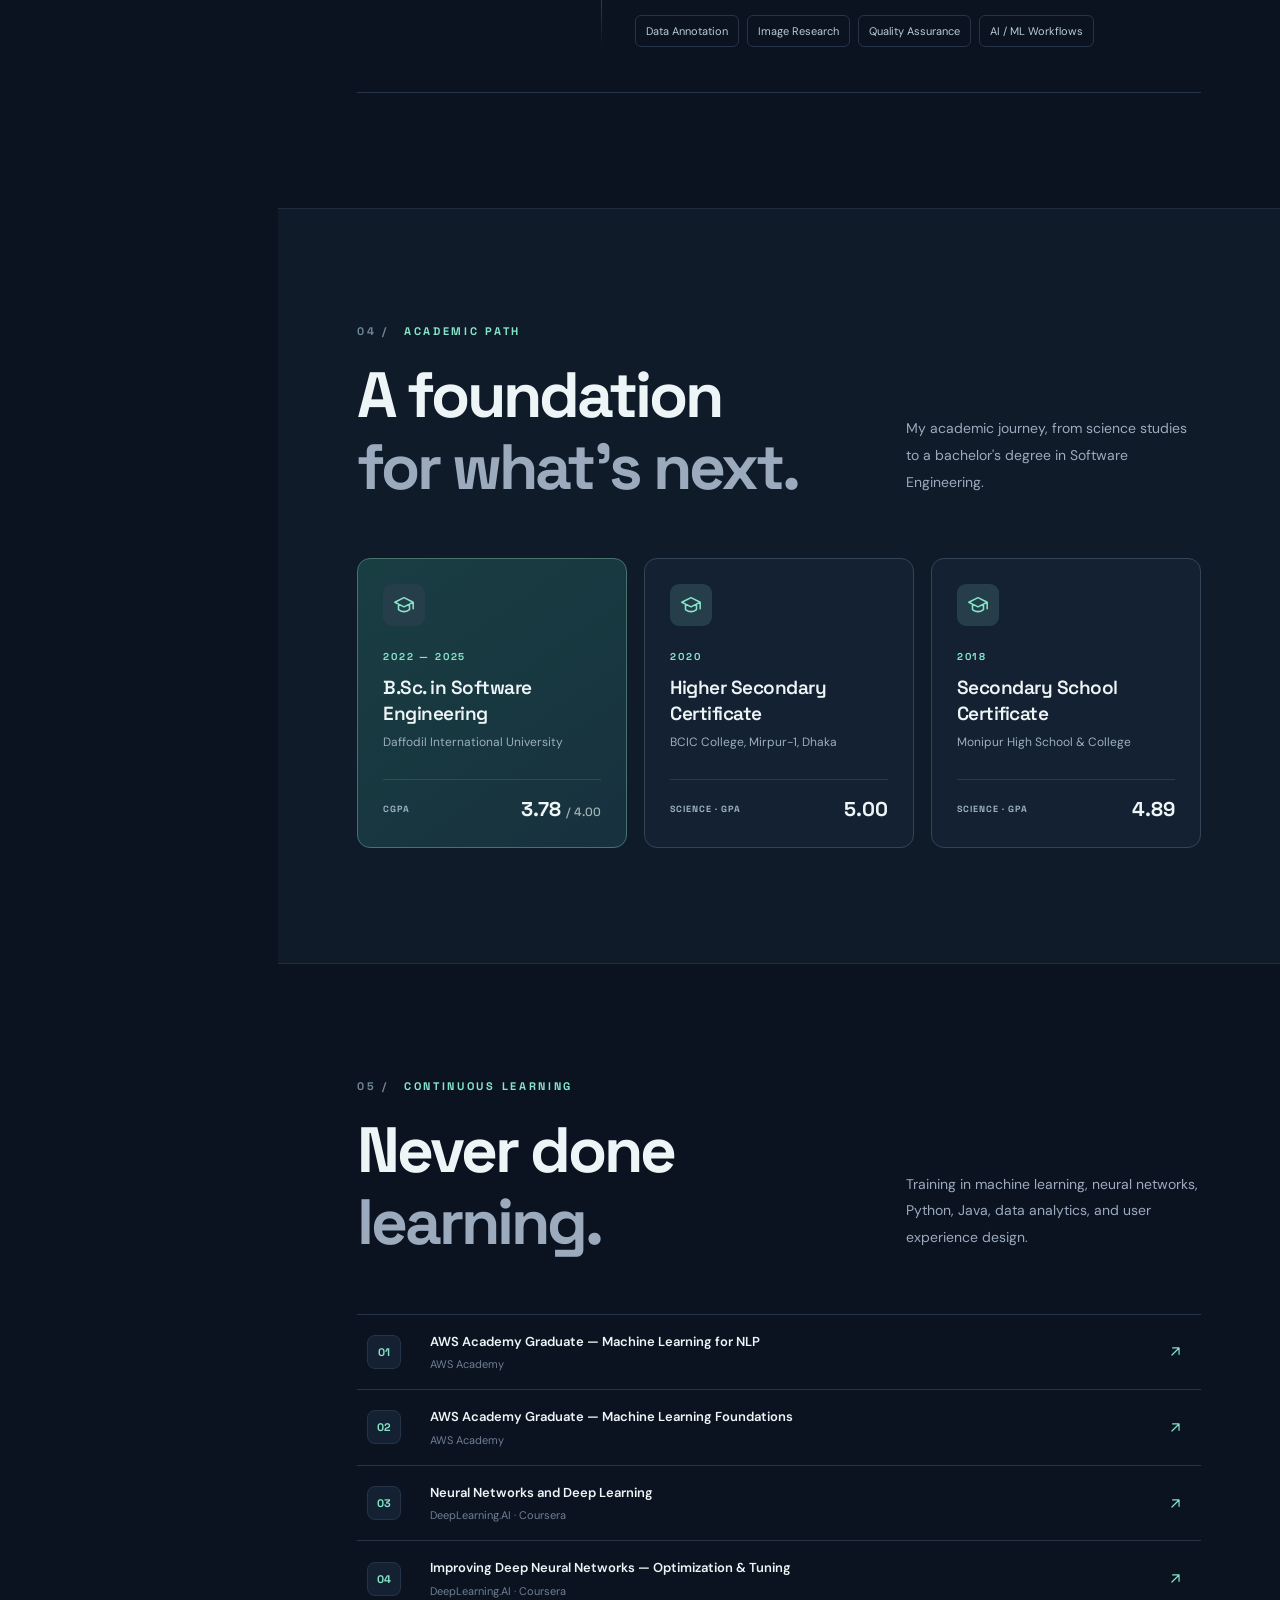
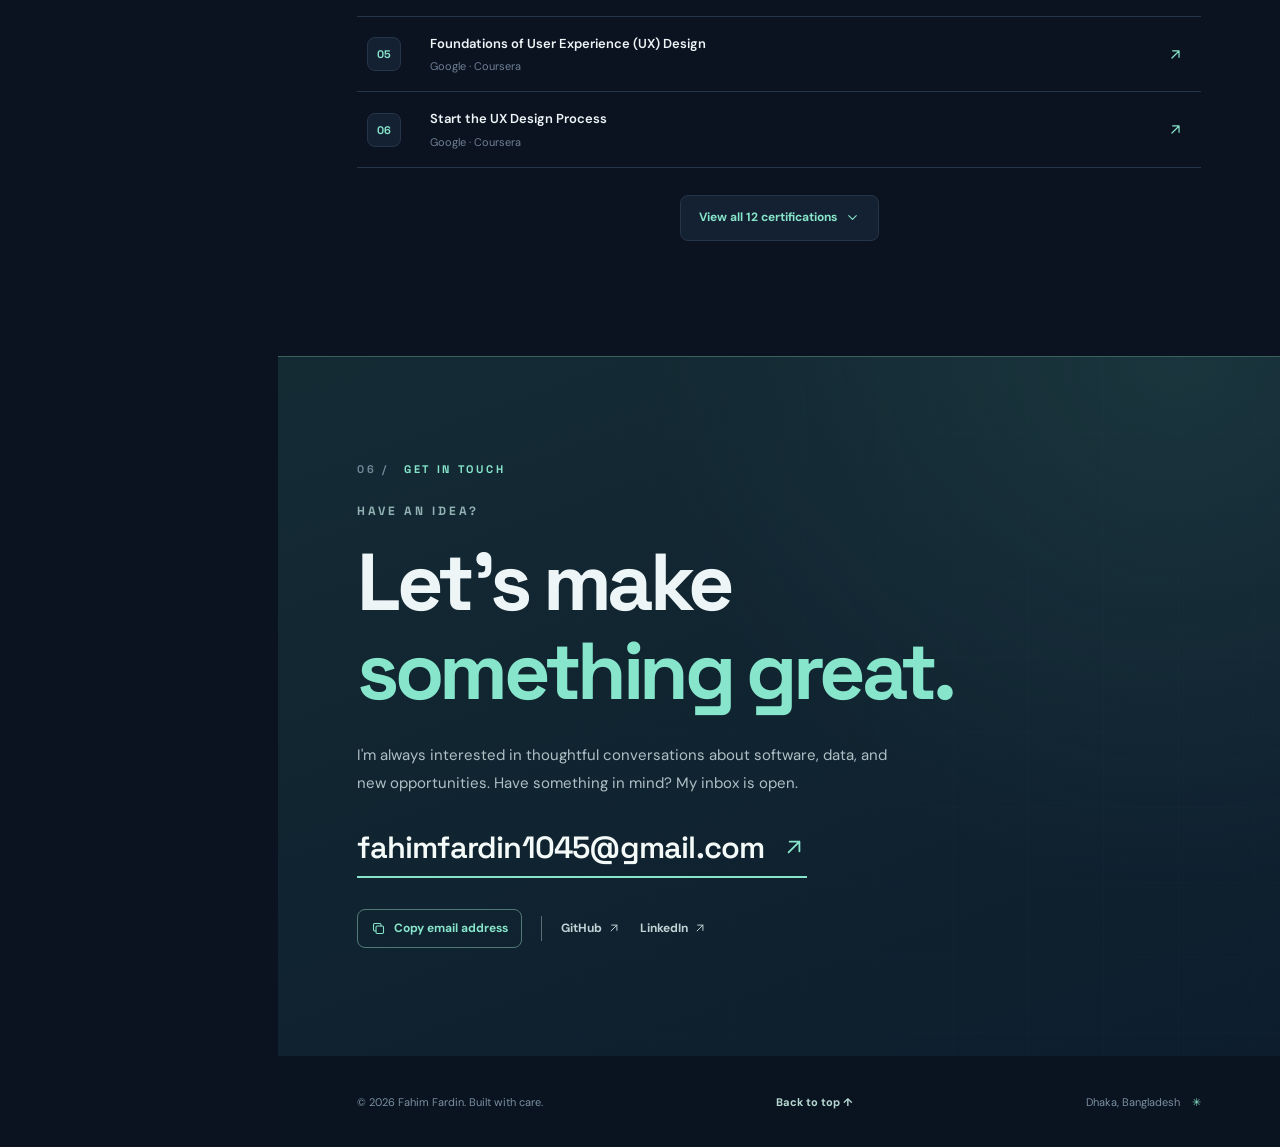
==== commit 502f2d10: "Fix Selected Work project card design" ====
--- a/index.html
+++ b/index.html
@@ -1,248 +1,1203 @@
 <!doctype html>
 <html lang="en">
-<head>
-  <meta charset="UTF-8">
-  <meta name="viewport" content="width=device-width, initial-scale=1.0">
-  <meta name="theme-color" content="#0b1321">
-  <meta name="description" content="Portfolio of Fahim Fardin, a Software Engineering graduate and Python developer based in Dhaka, Bangladesh. Explore projects in full-stack development, data, and machine learning.">
-  <meta name="author" content="Fahim Fardin">
-  <meta property="og:type" content="website">
-  <meta property="og:title" content="Fahim Fardin — Software Developer Portfolio">
-  <meta property="og:description" content="Python, data, machine learning & full-stack development. Explore projects, skills, and experience.">
-  <meta property="og:image" content="assets/img/social-preview.svg">
-  <meta name="color-scheme" content="dark light">
-  <title>Fahim Fardin | Software Developer</title>
-  <link rel="icon" type="image/svg+xml" href="assets/img/favicon.svg">
-  <link rel="preconnect" href="https://fonts.googleapis.com">
-  <link rel="preconnect" href="https://fonts.gstatic.com" crossorigin>
-  <link href="https://fonts.googleapis.com/css2?family=DM+Sans:wght@400;500;600;700&family=Space+Grotesk:wght@400;500;600;700&display=swap" rel="stylesheet">
-  <link rel="stylesheet" href="assets/css/styles.css?v=20261025-ref02">
-</head>
-<body>
-  <svg class="svg-sprites" xmlns="http://www.w3.org/2000/svg" aria-hidden="true">
-    <symbol id="ic-arrow-up-right" viewBox="0 0 24 24"><path d="M7 17 17 7M8 7h9v9"/></symbol>
-    <symbol id="ic-arrow-right" viewBox="0 0 24 24"><path d="M5 12h14m-6-6 6 6-6 6"/></symbol>
-    <symbol id="ic-download" viewBox="0 0 24 24"><path d="M12 3v12m-4-4 4 4 4-4M4 17v3h16v-3"/></symbol>
-    <symbol id="ic-github" viewBox="0 0 24 24"><path d="M9 19c-4 1.5-4-2-6-2m12 4v-3.7a3.3 3.3 0 0 0-.9-2.6c3-.34 6.1-1.47 6.1-6.65A5.2 5.2 0 0 0 18.8 4.5a4.8 4.8 0 0 0-.1-3.1S17.5 1 15 3a11.2 11.2 0 0 0-6 0C6.5 1 5.3 1.4 5.3 1.4a4.8 4.8 0 0 0-.1 3.1 5.2 5.2 0 0 0-1.4 3.6c0 5.15 3.1 6.3 6.1 6.65A3.3 3.3 0 0 0 9 17.3V21"/></symbol>
-    <symbol id="ic-linkedin" viewBox="0 0 24 24"><rect x="2.5" y="2.5" width="19" height="19" rx="2"/><path d="M7 10v7m0-10v.2M11 17v-7h3v1c.7-1 3.5-1.5 3.5 2V17"/></symbol>
-    <symbol id="ic-mail" viewBox="0 0 24 24"><rect x="3" y="5" width="18" height="14" rx="2"/><path d="m3 7 9 6 9-6"/></symbol>
-    <symbol id="ic-moon" viewBox="0 0 24 24"><path d="M20.2 15.5A8.5 8.5 0 0 1 8.5 3.8 8.5 8.5 0 1 0 20.2 15.5Z"/></symbol>
-    <symbol id="ic-sun" viewBox="0 0 24 24"><circle cx="12" cy="12" r="4"/><path d="M12 2v2m0 16v2M4.9 4.9l1.4 1.4m11.4 11.4 1.4 1.4M2 12h2m16 0h2M4.9 19.1l1.4-1.4M17.7 6.3l1.4-1.4"/></symbol>
-    <symbol id="ic-menu" viewBox="0 0 24 24"><path d="M4 7h16M4 12h16M4 17h16"/></symbol>
-    <symbol id="ic-close" viewBox="0 0 24 24"><path d="M5 5 19 19M19 5 5 19"/></symbol>
-    <symbol id="ic-code" viewBox="0 0 24 24"><path d="m8 8-4 4 4 4m8-8 4 4-4 4m-3-13-2 14"/></symbol>
-    <symbol id="ic-briefcase" viewBox="0 0 24 24"><rect x="3" y="7" width="18" height="14" rx="2"/><path d="M8 7V5a2 2 0 0 1 2-2h4a2 2 0 0 1 2 2v2M3 12c4 3 14 3 18 0"/></symbol>
-    <symbol id="ic-graduation" viewBox="0 0 24 24"><path d="m2 9 10-5 10 5-10 5-10-5Zm4 2v6c4 3 8 3 12 0v-6m4-2v7"/></symbol>
-    <symbol id="ic-award" viewBox="0 0 24 24"><circle cx="12" cy="8" r="5"/><path d="m8 12-2 10 6-3 6 3-2-10"/></symbol>
-    <symbol id="ic-location" viewBox="0 0 24 24"><path d="M20 10c0 6-8 12-8 12S4 16 4 10a8 8 0 1 1 16 0Z"/><circle cx="12" cy="10" r="2.5"/></symbol>
-    <symbol id="ic-copy" viewBox="0 0 24 24"><rect x="8" y="8" width="12" height="12" rx="2"/><path d="M16 8V6a2 2 0 0 0-2-2H6a2 2 0 0 0-2 2v8a2 2 0 0 0 2 2h2"/></symbol>
-    <symbol id="ic-check" viewBox="0 0 24 24"><path d="m5 12 4 4L19 6"/></symbol>
-    <symbol id="ic-image" viewBox="0 0 24 24"><rect x="3" y="3" width="18" height="18" rx="3"/><circle cx="8.5" cy="8.5" r="1.6"/><path d="m4 17 5-5 3 3 3-4 5 6"/></symbol>
-    <symbol id="ic-camera" viewBox="0 0 24 24"><path d="M3 7h4l2-3h6l2 3h4v13H3z"/><circle cx="12" cy="13.5" r="3.5"/></symbol>
-    <symbol id="ic-chevron" viewBox="0 0 24 24"><path d="m6 9 6 6 6-6"/></symbol>
-  </svg>
-
-  <a class="skip-link" href="#main-content">Skip to content</a>
-  <!-- Thin scroll-reading progress indicator. Decorative; excluded from assistive tech. -->
-  <div class="scroll-progress" id="scrollProgress" aria-hidden="true"></div>
-  <button class="mobile-toggle icon-button" id="menuToggle" aria-label="Open navigation" aria-expanded="false" aria-controls="siteSidebar"><svg class="icon"><use href="#ic-menu"/></svg></button>
-  <div class="sidebar-backdrop" id="sidebarBackdrop" hidden></div>
-
-  <aside class="sidebar" id="siteSidebar" aria-label="Main navigation">
-    <a class="sidebar-brand" href="#home" aria-label="Fahim Fardin — Home">
-      <span class="brand-mark">ff<span class="brand-dot">.</span></span>
-      <span class="brand-name">FAHIM <span>FARDIN</span></span>
-    </a>
-    <div class="sidebar-profile">
-      <div class="avatar" aria-hidden="true"><span>FF</span><img class="avatar-photo" data-photo-target="profile" alt="" hidden><div class="avatar-orbit orbit-one"></div><div class="avatar-orbit orbit-two"></div></div>
-      <strong>Fahim Fardin</strong>
-      <span>Software Developer</span>
-      <div class="side-socials">
-        <a href="https://github.com/fahim-fardin-1045" target="_blank" rel="noopener noreferrer" aria-label="GitHub profile"><svg class="icon"><use href="#ic-github"/></svg></a>
-        <a href="https://www.linkedin.com/in/fahim-fardin-28616822a" target="_blank" rel="noopener noreferrer" aria-label="LinkedIn profile"><svg class="icon"><use href="#ic-linkedin"/></svg></a>
-        <a href="mailto:fahimfardin1045@gmail.com" aria-label="Email Fahim"><svg class="icon"><use href="#ic-mail"/></svg></a>
+  <head>
+    <meta charset="UTF-8" />
+    <meta name="viewport" content="width=device-width, initial-scale=1.0" />
+    <meta name="theme-color" content="#0b1321" />
+    <meta
+      name="description"
+      content="Portfolio of Fahim Fardin, a Software Engineering graduate and Python developer based in Dhaka, Bangladesh. Explore projects in full-stack development, data, and machine learning."
+    />
+    <meta name="author" content="Fahim Fardin" />
+    <meta property="og:type" content="website" />
+    <meta
+      property="og:title"
+      content="Fahim Fardin — Software Developer Portfolio"
+    />
+    <meta
+      property="og:description"
+      content="Python, data, machine learning & full-stack development. Explore projects, skills, and experience."
+    />
+    <meta property="og:image" content="assets/img/social-preview.svg" />
+    <meta name="color-scheme" content="dark light" />
+    <title>Fahim Fardin | Software Developer</title>
+    <link rel="icon" type="image/svg+xml" href="assets/img/favicon.svg" />
+    <link rel="preconnect" href="https://fonts.googleapis.com" />
+    <link rel="preconnect" href="https://fonts.gstatic.com" crossorigin />
+    <link
+      href="https://fonts.googleapis.com/css2?family=DM+Sans:wght@400;500;600;700&family=Space+Grotesk:wght@400;500;600;700&display=swap"
+      rel="stylesheet"
+    />
+    <link rel="stylesheet" href="assets/css/styles.css?v=20261025-ref02" />
+  </head>
+  <body>
+    <svg
+      class="svg-sprites"
+      xmlns="http://www.w3.org/2000/svg"
+      aria-hidden="true"
+    >
+      <symbol id="ic-arrow-up-right" viewBox="0 0 24 24">
+        <path d="M7 17 17 7M8 7h9v9" />
+      </symbol>
+      <symbol id="ic-arrow-right" viewBox="0 0 24 24">
+        <path d="M5 12h14m-6-6 6 6-6 6" />
+      </symbol>
+      <symbol id="ic-download" viewBox="0 0 24 24">
+        <path d="M12 3v12m-4-4 4 4 4-4M4 17v3h16v-3" />
+      </symbol>
+      <symbol id="ic-github" viewBox="0 0 24 24">
+        <path
+          d="M9 19c-4 1.5-4-2-6-2m12 4v-3.7a3.3 3.3 0 0 0-.9-2.6c3-.34 6.1-1.47 6.1-6.65A5.2 5.2 0 0 0 18.8 4.5a4.8 4.8 0 0 0-.1-3.1S17.5 1 15 3a11.2 11.2 0 0 0-6 0C6.5 1 5.3 1.4 5.3 1.4a4.8 4.8 0 0 0-.1 3.1 5.2 5.2 0 0 0-1.4 3.6c0 5.15 3.1 6.3 6.1 6.65A3.3 3.3 0 0 0 9 17.3V21"
+        />
+      </symbol>
+      <symbol id="ic-linkedin" viewBox="0 0 24 24">
+        <rect x="2.5" y="2.5" width="19" height="19" rx="2" />
+        <path d="M7 10v7m0-10v.2M11 17v-7h3v1c.7-1 3.5-1.5 3.5 2V17" />
+      </symbol>
+      <symbol id="ic-mail" viewBox="0 0 24 24">
+        <rect x="3" y="5" width="18" height="14" rx="2" />
+        <path d="m3 7 9 6 9-6" />
+      </symbol>
+      <symbol id="ic-moon" viewBox="0 0 24 24">
+        <path d="M20.2 15.5A8.5 8.5 0 0 1 8.5 3.8 8.5 8.5 0 1 0 20.2 15.5Z" />
+      </symbol>
+      <symbol id="ic-sun" viewBox="0 0 24 24">
+        <circle cx="12" cy="12" r="4" />
+        <path
+          d="M12 2v2m0 16v2M4.9 4.9l1.4 1.4m11.4 11.4 1.4 1.4M2 12h2m16 0h2M4.9 19.1l1.4-1.4M17.7 6.3l1.4-1.4"
+        />
+      </symbol>
+      <symbol id="ic-menu" viewBox="0 0 24 24">
+        <path d="M4 7h16M4 12h16M4 17h16" />
+      </symbol>
+      <symbol id="ic-close" viewBox="0 0 24 24">
+        <path d="M5 5 19 19M19 5 5 19" />
+      </symbol>
+      <symbol id="ic-code" viewBox="0 0 24 24">
+        <path d="m8 8-4 4 4 4m8-8 4 4-4 4m-3-13-2 14" />
+      </symbol>
+      <symbol id="ic-briefcase" viewBox="0 0 24 24">
+        <rect x="3" y="7" width="18" height="14" rx="2" />
+        <path d="M8 7V5a2 2 0 0 1 2-2h4a2 2 0 0 1 2 2v2M3 12c4 3 14 3 18 0" />
+      </symbol>
+      <symbol id="ic-graduation" viewBox="0 0 24 24">
+        <path d="m2 9 10-5 10 5-10 5-10-5Zm4 2v6c4 3 8 3 12 0v-6m4-2v7" />
+      </symbol>
+      <symbol id="ic-award" viewBox="0 0 24 24">
+        <circle cx="12" cy="8" r="5" />
+        <path d="m8 12-2 10 6-3 6 3-2-10" />
+      </symbol>
+      <symbol id="ic-location" viewBox="0 0 24 24">
+        <path d="M20 10c0 6-8 12-8 12S4 16 4 10a8 8 0 1 1 16 0Z" />
+        <circle cx="12" cy="10" r="2.5" />
+      </symbol>
+      <symbol id="ic-copy" viewBox="0 0 24 24">
+        <rect x="8" y="8" width="12" height="12" rx="2" />
+        <path d="M16 8V6a2 2 0 0 0-2-2H6a2 2 0 0 0-2 2v8a2 2 0 0 0 2 2h2" />
+      </symbol>
+      <symbol id="ic-check" viewBox="0 0 24 24">
+        <path d="m5 12 4 4L19 6" />
+      </symbol>
+      <symbol id="ic-image" viewBox="0 0 24 24">
+        <rect x="3" y="3" width="18" height="18" rx="3" />
+        <circle cx="8.5" cy="8.5" r="1.6" />
+        <path d="m4 17 5-5 3 3 3-4 5 6" />
+      </symbol>
+      <symbol id="ic-camera" viewBox="0 0 24 24">
+        <path d="M3 7h4l2-3h6l2 3h4v13H3z" />
+        <circle cx="12" cy="13.5" r="3.5" />
+      </symbol>
+      <symbol id="ic-chevron" viewBox="0 0 24 24">
+        <path d="m6 9 6 6 6-6" />
+      </symbol>
+    </svg>
+
+    <a class="skip-link" href="#main-content">Skip to content</a>
+    <!-- Thin scroll-reading progress indicator. Decorative; excluded from assistive tech. -->
+    <div class="scroll-progress" id="scrollProgress" aria-hidden="true"></div>
+    <button
+      class="mobile-toggle icon-button"
+      id="menuToggle"
+      aria-label="Open navigation"
+      aria-expanded="false"
+      aria-controls="siteSidebar"
+    >
+      <svg class="icon"><use href="#ic-menu" /></svg>
+    </button>
+    <div class="sidebar-backdrop" id="sidebarBackdrop" hidden></div>
+
+    <aside class="sidebar" id="siteSidebar" aria-label="Main navigation">
+      <a class="sidebar-brand" href="#home" aria-label="Fahim Fardin — Home">
+        <span class="brand-mark">ff<span class="brand-dot">.</span></span>
+        <span class="brand-name">FAHIM <span>FARDIN</span></span>
+      </a>
+      <div class="sidebar-profile">
+        <div class="avatar" aria-hidden="true">
+          <span>FF</span
+          ><img
+            class="avatar-photo"
+            data-photo-target="profile"
+            alt=""
+            hidden
+          />
+          <div class="avatar-orbit orbit-one"></div>
+          <div class="avatar-orbit orbit-two"></div>
+        </div>
+        <strong>Fahim Fardin</strong>
+        <span>Software Developer</span>
+        <div class="side-socials">
+          <a
+            href="https://github.com/fahim-fardin-1045"
+            target="_blank"
+            rel="noopener noreferrer"
+            aria-label="GitHub profile"
+            ><svg class="icon"><use href="#ic-github" /></svg
+          ></a>
+          <a
+            href="https://www.linkedin.com/in/fahim-fardin-28616822a"
+            target="_blank"
+            rel="noopener noreferrer"
+            aria-label="LinkedIn profile"
+            ><svg class="icon"><use href="#ic-linkedin" /></svg
+          ></a>
+          <a href="mailto:fahimfardin1045@gmail.com" aria-label="Email Fahim"
+            ><svg class="icon"><use href="#ic-mail" /></svg
+          ></a>
+        </div>
       </div>
-    </div>
-    <nav class="side-nav" aria-label="Portfolio sections">
-      <span class="nav-heading">EXPLORE</span>
-      <a class="nav-item active" href="#home"><span class="nav-index">01</span><span>Home</span><span class="nav-point"></span></a>
-      <a class="nav-item" href="#about"><span class="nav-index">02</span><span>About me</span><span class="nav-point"></span></a>
-      <a class="nav-item" href="#projects"><span class="nav-index">03</span><span>Projects</span><span class="nav-point"></span></a>
-      <a class="nav-item" href="#experience"><span class="nav-index">04</span><span>Experience</span><span class="nav-point"></span></a>
-      <a class="nav-item" href="#education"><span class="nav-index">05</span><span>Education</span><span class="nav-point"></span></a>
-      <a class="nav-item" href="#certifications"><span class="nav-index">06</span><span>Certifications</span><span class="nav-point"></span></a>
-      <a class="nav-item" href="#contact"><span class="nav-index">07</span><span>Contact</span><span class="nav-point"></span></a>
-    </nav>
-    <div class="sidebar-bottom">
-      <button type="button" class="image-tools-launch" id="imageStudioOpen" hidden><svg class="icon"><use href="#ic-image"/></svg> Manage images <span>↗</span></button>
-      <button type="button" class="theme-switch" id="themeToggle" aria-label="Switch to light mode"><svg class="icon theme-icon-moon"><use href="#ic-moon"/></svg><svg class="icon theme-icon-sun"><use href="#ic-sun"/></svg><span id="themeLabel">Light mode</span><span class="toggle-track"><span class="toggle-thumb"></span></span></button>
-      <span class="side-footer">© <span id="sidebarYear">2026</span> Fahim Fardin</span>
-    </div>
-  </aside>
-
-  <main id="main-content" class="main">
-    <div class="top-line"><span>PORTFOLIO / 2026</span><span class="top-line-right"><span class="mini-dot"></span> DHAKA, BANGLADESH</span></div>
-
-    <section class="hero section-anchor" id="home" aria-labelledby="hero-title">
-      <div class="hero-grid"></div><div class="hero-glow"></div>
-      <div class="hero-content">
-        <div class="eyebrow"><span class="eyebrow-line"></span> HELLO, I'M FAHIM FARDIN <span class="eyebrow-spark">✳</span></div>
-        <h1 id="hero-title">I build things<br>for the <span class="gradient-text">digital<br class="desktop-only"> world.</span></h1>
-        <p class="hero-description">Software Engineering graduate focused on <strong>Python, data, machine learning,</strong> and full-stack development. I enjoy turning complex ideas into practical, well-built software.</p>
-        <div class="hero-actions"><a class="btn btn-primary" href="#projects">Explore my work <svg class="icon"><use href="#ic-arrow-up-right"/></svg></a><a class="btn btn-outline" href="assets/resume/Fahim_Fardin_Resume.pdf" download>Download CV <svg class="icon"><use href="#ic-download"/></svg></a></div>
-        <div class="hero-meta"><span><svg class="icon"><use href="#ic-location"/></svg> Based in Dhaka, Bangladesh</span><span class="hero-meta-divider"></span><span>Bengali & English</span></div>
+      <nav class="side-nav" aria-label="Portfolio sections">
+        <span class="nav-heading">EXPLORE</span>
+        <a class="nav-item active" href="#home"
+          ><span class="nav-index">01</span><span>Home</span
+          ><span class="nav-point"></span
+        ></a>
+        <a class="nav-item" href="#about"
+          ><span class="nav-index">02</span><span>About me</span
+          ><span class="nav-point"></span
+        ></a>
+        <a class="nav-item" href="#projects"
+          ><span class="nav-index">03</span><span>Projects</span
+          ><span class="nav-point"></span
+        ></a>
+        <a class="nav-item" href="#experience"
+          ><span class="nav-index">04</span><span>Experience</span
+          ><span class="nav-point"></span
+        ></a>
+        <a class="nav-item" href="#education"
+          ><span class="nav-index">05</span><span>Education</span
+          ><span class="nav-point"></span
+        ></a>
+        <a class="nav-item" href="#certifications"
+          ><span class="nav-index">06</span><span>Certifications</span
+          ><span class="nav-point"></span
+        ></a>
+        <a class="nav-item" href="#contact"
+          ><span class="nav-index">07</span><span>Contact</span
+          ><span class="nav-point"></span
+        ></a>
+      </nav>
+      <div class="sidebar-bottom">
+        <button
+          type="button"
+          class="image-tools-launch"
+          id="imageStudioOpen"
+          hidden
+        >
+          <svg class="icon"><use href="#ic-image" /></svg> Manage images
+          <span>↗</span>
+        </button>
+        <button
+          type="button"
+          class="theme-switch"
+          id="themeToggle"
+          aria-label="Switch to light mode"
+        >
+          <svg class="icon theme-icon-moon"><use href="#ic-moon" /></svg
+          ><svg class="icon theme-icon-sun"><use href="#ic-sun" /></svg
+          ><span id="themeLabel">Light mode</span
+          ><span class="toggle-track"><span class="toggle-thumb"></span></span>
+        </button>
+        <span class="side-footer"
+          >© <span id="sidebarYear">2026</span> Fahim Fardin</span
+        >
       </div>
-      <div class="hero-visual" aria-label="Visual representation of Fahim's coding skills">
-        <div class="visual-rings ring-a"></div><div class="visual-rings ring-b"></div>
-        <div class="code-card">
-          <div class="code-titlebar"><span class="window-dots"><i></i><i></i><i></i></span><span>hello_world.py</span><span class="titlebar-squares">⌘</span></div>
-          <div class="code-body"><div><span class="code-ln">01</span><span class="code-purple">class</span> <span class="code-yellow">Developer</span>:</div><div><span class="code-ln">02</span>  <span class="code-purple">def</span> <span class="code-green">__init__</span>(self):</div><div><span class="code-ln">03</span>    self.name = <span class="code-orange">"Fahim Fardin"</span></div><div><span class="code-ln">04</span>    self.focus = [</div><div><span class="code-ln">05</span>      <span class="code-orange">"Python"</span>, <span class="code-orange">"Data"</span>, <span class="code-orange">"ML"</span></div><div><span class="code-ln">06</span>    ]</div><div><span class="code-ln">07</span></div><div><span class="code-ln">08</span>  <span class="code-purple">def</span> <span class="code-green">build</span>(self):</div><div><span class="code-ln">09</span>    <span class="code-purple">return</span> <span class="code-orange">"Something useful ✦"</span></div></div>
-          <div class="code-status"><span><span class="status-dot"></span> Ready to build</span><span>Python 3</span></div>
-        </div>
-        <span class="float-chip chip-python"><span>◈</span> Python</span><span class="float-chip chip-data"><span>✳</span> Data + ML</span><span class="float-chip chip-stack"><span>▣</span> Full Stack</span>
+    </aside>
+
+    <main id="main-content" class="main">
+      <div class="top-line">
+        <span>PORTFOLIO / 2026</span
+        ><span class="top-line-right"
+          ><span class="mini-dot"></span> DHAKA, BANGLADESH</span
+        >
       </div>
-      <div class="scroll-cue"><span>SCROLL TO EXPLORE</span><span class="scroll-line"></span></div>
-    </section>
-
-    <section class="section about section-anchor" id="about" aria-labelledby="about-title">
-      <div class="section-head reveal"><div><div class="section-label"><span>01 /</span> ABOUT ME</div><h2 id="about-title">Curious by nature.<br><span>Driven by code.</span></h2></div><div class="head-aside">A LITTLE ABOUT WHO I AM <span>↘</span></div></div>
-      <div class="about-layout">
-        <div class="about-copy reveal"><p class="lead">I'm <strong>Fahim</strong> — a Software Engineering graduate from Daffodil International University who likes making technology feel useful and approachable.</p><p>My interests sit at the intersection of software development, data analysis, and machine learning. I’ve built web applications using Django, Spring Boot, and PHP, and I enjoy using Python to explore data and automate workflows.</p><p>Today, I work remotely as a Data Labeler with ARC Annotation, contributing careful image-research and annotation work to AI and machine learning projects. I bring that same attention to quality into the software I build.</p><a class="text-link" href="mailto:fahimfardin1045@gmail.com">Let's connect <svg class="icon"><use href="#ic-arrow-up-right"/></svg></a></div>
-        <div class="about-stats reveal"><div class="stat-tile"><span class="stat-number" data-count-to="5" data-count-pad="2">05<span>+</span></span><span class="stat-label">PORTFOLIO PROJECTS</span></div><div class="stat-tile"><span class="stat-number">2025</span><span class="stat-label">GRADUATION YEAR</span></div><div class="stat-tile stat-tile-accent"><span class="stat-icon">✳</span><span class="stat-label">ALWAYS LEARNING</span></div></div>
+
+      <section
+        class="hero section-anchor"
+        id="home"
+        aria-labelledby="hero-title"
+      >
+        <div class="hero-grid"></div>
+        <div class="hero-glow"></div>
+        <div class="hero-content">
+          <div class="eyebrow">
+            <span class="eyebrow-line"></span> HELLO, I'M FAHIM FARDIN
+            <span class="eyebrow-spark">✳</span>
+          </div>
+          <h1 id="hero-title">
+            I build things<br />for the
+            <span class="gradient-text"
+              >digital<br class="desktop-only" />
+              world.</span
+            >
+          </h1>
+          <p class="hero-description">
+            Software Engineering graduate focused on
+            <strong>Python, data, machine learning,</strong> and full-stack
+            development. I enjoy turning complex ideas into practical,
+            well-built software.
+          </p>
+          <div class="hero-actions">
+            <a class="btn btn-primary" href="#projects"
+              >Explore my work
+              <svg class="icon"><use href="#ic-arrow-up-right" /></svg></a
+            ><a
+              class="btn btn-outline"
+              href="assets/resume/Fahim_Fardin_Resume.pdf"
+              download
+              >Download CV <svg class="icon"><use href="#ic-download" /></svg
+            ></a>
+          </div>
+          <div class="hero-meta">
+            <span
+              ><svg class="icon"><use href="#ic-location" /></svg> Based in
+              Dhaka, Bangladesh</span
+            ><span class="hero-meta-divider"></span
+            ><span>Bengali & English</span>
+          </div>
+        </div>
+        <div
+          class="hero-visual"
+          aria-label="Visual representation of Fahim's coding skills"
+        >
+          <div class="visual-rings ring-a"></div>
+          <div class="visual-rings ring-b"></div>
+          <div class="code-card">
+            <div class="code-titlebar">
+              <span class="window-dots"><i></i><i></i><i></i></span
+              ><span>hello_world.py</span
+              ><span class="titlebar-squares">⌘</span>
+            </div>
+            <div class="code-body">
+              <div>
+                <span class="code-ln">01</span
+                ><span class="code-purple">class</span>
+                <span class="code-yellow">Developer</span>:
+              </div>
+              <div>
+                <span class="code-ln">02</span>
+                <span class="code-purple">def</span>
+                <span class="code-green">__init__</span>(self):
+              </div>
+              <div>
+                <span class="code-ln">03</span> self.name =
+                <span class="code-orange">"Fahim Fardin"</span>
+              </div>
+              <div><span class="code-ln">04</span> self.focus = [</div>
+              <div>
+                <span class="code-ln">05</span>
+                <span class="code-orange">"Python"</span>,
+                <span class="code-orange">"Data"</span>,
+                <span class="code-orange">"ML"</span>
+              </div>
+              <div><span class="code-ln">06</span> ]</div>
+              <div><span class="code-ln">07</span></div>
+              <div>
+                <span class="code-ln">08</span>
+                <span class="code-purple">def</span>
+                <span class="code-green">build</span>(self):
+              </div>
+              <div>
+                <span class="code-ln">09</span>
+                <span class="code-purple">return</span>
+                <span class="code-orange">"Something useful ✦"</span>
+              </div>
+            </div>
+            <div class="code-status">
+              <span><span class="status-dot"></span> Ready to build</span
+              ><span>Python 3</span>
+            </div>
+          </div>
+          <span class="float-chip chip-python"><span>◈</span> Python</span
+          ><span class="float-chip chip-data"><span>✳</span> Data + ML</span
+          ><span class="float-chip chip-stack"><span>▣</span> Full Stack</span>
+        </div>
+        <div class="scroll-cue">
+          <span>SCROLL TO EXPLORE</span><span class="scroll-line"></span>
+        </div>
+      </section>
+
+      <section
+        class="section about section-anchor"
+        id="about"
+        aria-labelledby="about-title"
+      >
+        <div class="section-head reveal">
+          <div>
+            <div class="section-label"><span>01 /</span> ABOUT ME</div>
+            <h2 id="about-title">
+              Curious by nature.<br /><span>Driven by code.</span>
+            </h2>
+          </div>
+          <div class="head-aside">A LITTLE ABOUT WHO I AM <span>↘</span></div>
+        </div>
+        <div class="about-layout">
+          <div class="about-copy reveal">
+            <p class="lead">
+              I'm <strong>Fahim</strong> — a Software Engineering graduate from
+              Daffodil International University who likes making technology feel
+              useful and approachable.
+            </p>
+            <p>
+              My interests sit at the intersection of software development, data
+              analysis, and machine learning. I’ve built web applications using
+              Django, Spring Boot, and PHP, and I enjoy using Python to explore
+              data and automate workflows.
+            </p>
+            <p>
+              Today, I work remotely as a Data Labeler with ARC Annotation,
+              contributing careful image-research and annotation work to AI and
+              machine learning projects. I bring that same attention to quality
+              into the software I build.
+            </p>
+            <a class="text-link" href="mailto:fahimfardin1045@gmail.com"
+              >Let's connect
+              <svg class="icon"><use href="#ic-arrow-up-right" /></svg
+            ></a>
+          </div>
+          <div class="about-stats reveal">
+            <div class="stat-tile">
+              <span class="stat-number" data-count-to="5" data-count-pad="2"
+                >05<span>+</span></span
+              ><span class="stat-label">PORTFOLIO PROJECTS</span>
+            </div>
+            <div class="stat-tile">
+              <span class="stat-number">2025</span
+              ><span class="stat-label">GRADUATION YEAR</span>
+            </div>
+            <div class="stat-tile stat-tile-accent">
+              <span class="stat-icon">✳</span
+              ><span class="stat-label">ALWAYS LEARNING</span>
+            </div>
+          </div>
+        </div>
+        <div class="skills-area reveal">
+          <div class="skills-title">
+            <h3>My toolkit</h3>
+            <p>Technologies & tools I work with</p>
+          </div>
+          <div class="skill-groups">
+            <div class="skill-group">
+              <h4><span class="group-dot"></span> Core strengths</h4>
+              <div class="skill-tags">
+                <span>Python</span><span>SQL</span><span>Data Analysis</span
+                ><span>Machine Learning</span><span>Data Visualization</span
+                ><span>MS Excel</span><span>Git & GitHub</span
+                ><span>Jupyter</span>
+              </div>
+            </div>
+            <div class="skill-group">
+              <h4><span class="group-dot second"></span> Working knowledge</h4>
+              <div class="skill-tags">
+                <span>Java</span><span>Scikit-learn</span><span>Pandas</span
+                ><span>NumPy</span><span>Matplotlib</span><span>Seaborn</span
+                ><span>Bootstrap</span>
+              </div>
+            </div>
+            <div class="skill-group">
+              <h4>
+                <span class="group-dot third"></span> Exploring & applying
+              </h4>
+              <div class="skill-tags">
+                <span>Django</span><span>Spring Boot</span><span>PHP</span
+                ><span>TensorFlow</span><span>CSS</span><span>Statistics</span>
+              </div>
+            </div>
+          </div>
+        </div>
+      </section>
+
+      <section
+        class="section projects-section section-anchor"
+        id="projects"
+        aria-labelledby="projects-title"
+      >
+        <div class="section-head reveal">
+          <div>
+            <div class="section-label"><span>02 /</span> SELECTED WORK</div>
+            <h2 id="projects-title">
+              Built to solve.<br /><span>Built to learn.</span>
+            </h2>
+          </div>
+          <p class="section-intro">
+            Five project case studies about the users, the problem, the
+            decisions I made, and the lessons that shaped how I build software.
+          </p>
+        </div>
+        <div class="work-introduction reveal">
+          <span class="work-intro-mark">THE PROCESS BEHIND THE PRODUCT</span>
+          <p>
+            I learn best by following a problem all the way through:
+            understanding who needs the software, mapping the workflow, choosing
+            practical tools, and reflecting on what I would improve next. Each
+            project below shares that process—not just a list of features.
+          </p>
+        </div>
+        <div
+          class="filter-row reveal"
+          role="group"
+          aria-label="Filter work by technology"
+        >
+          <button
+            type="button"
+            class="filter-btn active"
+            data-filter="all"
+            aria-pressed="true"
+          >
+            All projects <span>05</span>
+          </button>
+          <button
+            type="button"
+            class="filter-btn"
+            data-filter="web"
+            aria-pressed="false"
+          >
+            Web apps
+          </button>
+          <button
+            type="button"
+            class="filter-btn"
+            data-filter="python"
+            aria-pressed="false"
+          >
+            Python
+          </button>
+          <button
+            type="button"
+            class="filter-btn"
+            data-filter="java"
+            aria-pressed="false"
+          >
+            Java
+          </button>
+          <button
+            type="button"
+            class="filter-btn"
+            data-filter="php"
+            aria-pressed="false"
+          >
+            PHP
+          </button>
+        </div>
+        <div class="projects-grid" id="projectsGrid">
+          <article
+            class="project-card reveal work-project"
+            data-tech="web python"
+          >
+            <div class="project-body">
+              <div class="project-number">
+                PROJECT / 01 <span>FRUIT E-COMMERCE &amp; OPERATIONS</span>
+              </div>
+              <h3>FreshBasket Fruits</h3>
+              <p class="work-project-summary">
+                A fruit shop and staff operations system that connects checkout,
+                stock batches, promotions and fulfilment records.
+              </p>
+
+              <div
+                aria-label="FreshBasket Fruits interface screenshots"
+                class="work-preview-strip"
+              >
+                <a
+                  aria-label="View FreshBasket Fruits project screenshot and full case study"
+                  class="project-art work-art work-thumb"
+                  href="work/freshbasket.html"
+                  ><img
+                    alt="FreshBasket fruit product catalogue screen"
+                    class="project-cover"
+                    data-photo-target="freshbasket"
+                    decoding="async"
+                    loading="lazy"
+                    src="assets/img/work/freshbasket-2.gif"
+                /></a>
+                <a
+                  aria-label="View freshbasket staff operations dashboard in the full case study"
+                  class="work-thumb"
+                  href="work/freshbasket.html"
+                  ><img
+                    alt="FreshBasket staff operations dashboard"
+                    decoding="async"
+                    loading="lazy"
+                    src="assets/img/work/freshbasket-3.gif"
+                /></a>
+              </div>
+              <div class="project-footer work-card-footer">
+                <div class="tech-list">
+                  <span>Python</span><span>Django 5.2</span><span>MySQL</span>
+                </div>
+                <a
+                  aria-label="View FreshBasket Fruits source code on GitHub"
+                  class="project-link"
+                  href="https://github.com/fahim-fardin-1045/freshbasket"
+                  rel="noopener noreferrer"
+                  target="_blank"
+                  title="View source on GitHub"
+                  ><svg class="icon"><use href="#ic-github"></use></svg
+                ></a>
+              </div>
+              <a class="work-case-link" href="work/freshbasket.html"
+                >Read the full case study
+                <svg class="icon"><use href="#ic-arrow-up-right"></use></svg
+              ></a>
+            </div>
+          </article>
+          <article
+            class="project-card reveal work-project"
+            data-tech="web java"
+          >
+            <div class="project-body">
+              <div class="project-number">
+                PROJECT / 02 <span>HEALTHCARE MANAGEMENT PROTOTYPE</span>
+              </div>
+              <h3>CityCare Hospital</h3>
+              <p class="work-project-summary">
+                A hospital website, patient appointment portal and
+                role-protected administrative system built in Java.
+              </p>
+
+              <div
+                aria-label="CityCare Hospital interface screenshots"
+                class="work-preview-strip"
+              >
+                <a
+                  aria-label="View CityCare Hospital project screenshot and full case study"
+                  class="project-art work-art work-thumb"
+                  href="work/citycare-hospital.html"
+                  ><img
+                    alt="CityCare patient appointment dashboard"
+                    class="project-cover"
+                    data-photo-target="citycare"
+                    decoding="async"
+                    loading="lazy"
+                    src="assets/img/work/citycare-hospital-1.gif"
+                /></a>
+                <a
+                  aria-label="View citycare hospital administrator dashboard in the full case study"
+                  class="work-thumb"
+                  href="work/citycare-hospital.html"
+                  ><img
+                    alt="CityCare hospital administrator dashboard"
+                    decoding="async"
+                    loading="lazy"
+                    src="assets/img/work/citycare-hospital-3.gif"
+                /></a>
+              </div>
+              <div class="project-footer work-card-footer">
+                <div class="tech-list">
+                  <span>Java 21</span><span>Spring Boot</span
+                  ><span>Thymeleaf</span>
+                </div>
+                <a
+                  aria-label="View CityCare Hospital source code on GitHub"
+                  class="project-link"
+                  href="https://github.com/fahim-fardin-1045/city-care-hospital-management-system"
+                  rel="noopener noreferrer"
+                  target="_blank"
+                  title="View source on GitHub"
+                  ><svg class="icon"><use href="#ic-github"></use></svg
+                ></a>
+              </div>
+              <a class="work-case-link" href="work/citycare-hospital.html"
+                >Read the full case study
+                <svg class="icon"><use href="#ic-arrow-up-right"></use></svg
+              ></a>
+            </div>
+          </article>
+          <article
+            class="project-card reveal work-project"
+            data-tech="web python"
+          >
+            <div class="project-body">
+              <div class="project-number">
+                PROJECT / 03 <span>RESTAURANT &amp; POS PLATFORM</span>
+              </div>
+              <h3>The Royal Spice</h3>
+              <p class="work-project-summary">
+                A connected restaurant ordering and operations prototype, from
+                browsing the menu to processing orders at the counter.
+              </p>
+
+              <div
+                aria-label="The Royal Spice interface screenshots"
+                class="work-preview-strip"
+              >
+                <a
+                  aria-label="View The Royal Spice project screenshot and full case study"
+                  class="project-art work-art work-thumb"
+                  href="work/royal-spice.html"
+                  ><img
+                    alt="Royal Spice shopping bag and promotion screen"
+                    class="project-cover"
+                    data-photo-target="royal"
+                    decoding="async"
+                    loading="lazy"
+                    src="assets/img/work/royal-spice-1.gif"
+                /></a>
+                <a
+                  aria-label="View royal spice point-of-sale screen in the full case study"
+                  class="work-thumb"
+                  href="work/royal-spice.html"
+                  ><img
+                    alt="Royal Spice point-of-sale screen"
+                    decoding="async"
+                    loading="lazy"
+                    src="assets/img/work/royal-spice-3.gif"
+                /></a>
+              </div>
+              <div class="project-footer work-card-footer">
+                <div class="tech-list">
+                  <span>Python</span><span>Flask</span><span>MySQL</span>
+                </div>
+                <a
+                  aria-label="View The Royal Spice source code on GitHub"
+                  class="project-link"
+                  href="https://github.com/fahim-fardin-1045/The-Royel-Spice"
+                  rel="noopener noreferrer"
+                  target="_blank"
+                  title="View source on GitHub"
+                  ><svg class="icon"><use href="#ic-github"></use></svg
+                ></a>
+              </div>
+              <a class="work-case-link" href="work/royal-spice.html"
+                >Read the full case study
+                <svg class="icon"><use href="#ic-arrow-up-right"></use></svg
+              ></a>
+            </div>
+          </article>
+          <article class="project-card reveal work-project" data-tech="web php">
+            <div class="project-body">
+              <div class="project-number">
+                PROJECT / 04 <span>BOOKING &amp; RESERVATION WORKFLOW</span>
+              </div>
+              <h3>Hotel Booking System</h3>
+              <p class="work-project-summary">
+                A room-booking prototype covering property discovery, date-based
+                requests, a simulated payment and booking administration.
+              </p>
+
+              <div
+                aria-label="Hotel Booking System interface screenshots"
+                class="work-preview-strip"
+              >
+                <a
+                  aria-label="View Hotel Booking System project screenshot and full case study"
+                  class="project-art work-art work-thumb"
+                  href="work/hotel-booking.html"
+                  ><img
+                    alt="Hotel Booking property listing screen"
+                    class="project-cover"
+                    data-photo-target="hotel"
+                    decoding="async"
+                    loading="lazy"
+                    src="assets/img/work/hotel-booking-1.webp"
+                /></a>
+                <a
+                  aria-label="View hotel booking apartment room choices in the full case study"
+                  class="work-thumb"
+                  href="work/hotel-booking.html"
+                  ><img
+                    alt="Hotel Booking apartment room choices"
+                    decoding="async"
+                    loading="lazy"
+                    src="assets/img/work/hotel-booking-3.webp"
+                /></a>
+              </div>
+              <div class="project-footer work-card-footer">
+                <div class="tech-list">
+                  <span>PHP</span><span>MySQL</span><span>PDO</span>
+                </div>
+                <a
+                  aria-label="View Hotel Booking System source code on GitHub"
+                  class="project-link"
+                  href="https://github.com/fahim-fardin-1045/hotel_booking"
+                  rel="noopener noreferrer"
+                  target="_blank"
+                  title="View source on GitHub"
+                  ><svg class="icon"><use href="#ic-github"></use></svg
+                ></a>
+              </div>
+              <a class="work-case-link" href="work/hotel-booking.html"
+                >Read the full case study
+                <svg class="icon"><use href="#ic-arrow-up-right"></use></svg
+              ></a>
+            </div>
+          </article>
+          <article class="project-card reveal work-project" data-tech="web php">
+            <div class="project-body">
+              <div class="project-number">
+                PROJECT / 05 <span>BLOG &amp; CONTENT MANAGEMENT</span>
+              </div>
+              <h3>ZenBlog</h3>
+              <p class="work-project-summary">
+                A PHP publishing platform that connects writing, categories,
+                reader comments and a moderation-focused admin panel.
+              </p>
+
+              <div
+                aria-label="ZenBlog interface screenshots"
+                class="work-preview-strip"
+              >
+                <a
+                  aria-label="View ZenBlog project screenshot and full case study"
+                  class="project-art work-art work-thumb"
+                  href="work/zenblog.html"
+                  ><img
+                    alt="ZenBlog reader comments moderation screen"
+                    class="project-cover"
+                    data-photo-target="zenblog"
+                    decoding="async"
+                    loading="lazy"
+                    src="assets/img/work/zenblog-2.webp"
+                /></a>
+                <a
+                  aria-label="View zenblog create post screen in the full case study"
+                  class="work-thumb"
+                  href="work/zenblog.html"
+                  ><img
+                    alt="ZenBlog create post screen"
+                    decoding="async"
+                    loading="lazy"
+                    src="assets/img/work/zenblog-3.webp"
+                /></a>
+              </div>
+              <div class="project-footer work-card-footer">
+                <div class="tech-list">
+                  <span>PHP</span><span>MySQL</span><span>PDO</span>
+                </div>
+                <a
+                  aria-label="View ZenBlog source code on GitHub"
+                  class="project-link"
+                  href="https://github.com/fahim-fardin-1045/php_zen-blog"
+                  rel="noopener noreferrer"
+                  target="_blank"
+                  title="View source on GitHub"
+                  ><svg class="icon"><use href="#ic-github"></use></svg
+                ></a>
+              </div>
+              <a class="work-case-link" href="work/zenblog.html"
+                >Read the full case study
+                <svg class="icon"><use href="#ic-arrow-up-right"></use></svg
+              ></a>
+            </div>
+          </article>
+        </div>
+        <p
+          class="filter-status sr-only"
+          id="filterStatus"
+          role="status"
+          aria-live="polite"
+        >
+          Showing all 5 projects.
+        </p>
+        <p class="work-project-note">
+          Case studies describe locally implemented prototypes and learning
+          outcomes. Sample screenshots are not claims of real users, live
+          payments or production deployment.
+        </p>
+        <div class="projects-more reveal">
+          Interested in the code?
+          <a
+            href="https://github.com/fahim-fardin-1045"
+            target="_blank"
+            rel="noopener noreferrer"
+            >Explore my GitHub
+            <svg class="icon"><use href="#ic-arrow-up-right" /></svg
+          ></a>
+        </div>
+      </section>
+
+      <section
+        class="section experience-section section-anchor"
+        id="experience"
+        aria-labelledby="experience-title"
+      >
+        <div class="section-head reveal">
+          <div>
+            <div class="section-label">
+              <span>03 /</span> PROFESSIONAL JOURNEY
+            </div>
+            <h2 id="experience-title">Learning by<br /><span>doing.</span></h2>
+          </div>
+          <div class="head-aside">REAL-WORLD EXPERIENCE <span>↘</span></div>
+        </div>
+        <div class="timeline reveal">
+          <div class="timeline-entry">
+            <div class="timeline-date">
+              <span class="timeline-current">CURRENT ROLE</span
+              ><strong>Jan 2026 — Present</strong>
+            </div>
+            <div class="timeline-connector"><span></span></div>
+            <div class="timeline-details">
+              <h3>Data Labeler</h3>
+              <p class="workplace">
+                ARC Annotation <span>·</span> Toronto, Ontario
+                <span>·</span> Remote
+              </p>
+              <p>
+                Provide accurate image-research and data-annotation services for
+                AI and machine learning projects. Maintain consistency,
+                reliability, and quality across large-scale labeling workflows.
+              </p>
+              <div class="experience-tags">
+                <span>Data Annotation</span><span>Image Research</span
+                ><span>Quality Assurance</span><span>AI / ML Workflows</span>
+              </div>
+            </div>
+          </div>
+        </div>
+      </section>
+
+      <section
+        class="section education-section section-anchor"
+        id="education"
+        aria-labelledby="education-title"
+      >
+        <div class="section-head reveal">
+          <div>
+            <div class="section-label"><span>04 /</span> ACADEMIC PATH</div>
+            <h2 id="education-title">
+              A foundation<br /><span>for what's next.</span>
+            </h2>
+          </div>
+          <p class="section-intro">
+            My academic journey, from science studies to a bachelor's degree in
+            Software Engineering.
+          </p>
+        </div>
+        <div class="education-grid reveal">
+          <article class="edu-card edu-primary">
+            <div class="edu-icon">
+              <svg class="icon"><use href="#ic-graduation" /></svg>
+            </div>
+            <div class="edu-year">2022 — 2025</div>
+            <h3>B.Sc. in Software Engineering</h3>
+            <p>Daffodil International University</p>
+            <div class="edu-bottom">
+              <span>CGPA</span><strong>3.78 <small>/ 4.00</small></strong>
+            </div>
+          </article>
+          <article class="edu-card">
+            <div class="edu-icon">
+              <svg class="icon"><use href="#ic-graduation" /></svg>
+            </div>
+            <div class="edu-year">2020</div>
+            <h3>Higher Secondary Certificate</h3>
+            <p>BCIC College, Mirpur-1, Dhaka</p>
+            <div class="edu-bottom">
+              <span>SCIENCE · GPA</span><strong>5.00</strong>
+            </div>
+          </article>
+          <article class="edu-card">
+            <div class="edu-icon">
+              <svg class="icon"><use href="#ic-graduation" /></svg>
+            </div>
+            <div class="edu-year">2018</div>
+            <h3>Secondary School Certificate</h3>
+            <p>Monipur High School & College</p>
+            <div class="edu-bottom">
+              <span>SCIENCE · GPA</span><strong>4.89</strong>
+            </div>
+          </article>
+        </div>
+      </section>
+
+      <section
+        class="section certificates-section section-anchor"
+        id="certifications"
+        aria-labelledby="cert-title"
+      >
+        <div class="section-head reveal">
+          <div>
+            <div class="section-label">
+              <span>05 /</span> CONTINUOUS LEARNING
+            </div>
+            <h2 id="cert-title">Never done<br /><span>learning.</span></h2>
+          </div>
+          <p class="section-intro">
+            Training in machine learning, neural networks, Python, Java, data
+            analytics, and user experience design.
+          </p>
+        </div>
+        <div class="cert-list reveal" id="certList">
+          <a
+            class="cert-item"
+            href="https://www.credly.com/go/redrq256"
+            target="_blank"
+            rel="noopener noreferrer"
+            ><span class="cert-icon">01</span>
+            <div>
+              <strong>AWS Academy Graduate — Machine Learning for NLP</strong
+              ><span>AWS Academy</span>
+            </div>
+            <svg class="icon"><use href="#ic-arrow-up-right" /></svg
+          ></a>
+          <a
+            class="cert-item"
+            href="https://www.credly.com/go/l5bCc9kc"
+            target="_blank"
+            rel="noopener noreferrer"
+            ><span class="cert-icon">02</span>
+            <div>
+              <strong
+                >AWS Academy Graduate — Machine Learning Foundations</strong
+              ><span>AWS Academy</span>
+            </div>
+            <svg class="icon"><use href="#ic-arrow-up-right" /></svg
+          ></a>
+          <a
+            class="cert-item"
+            href="https://coursera.org/verify/PRRMQLF92VWO"
+            target="_blank"
+            rel="noopener noreferrer"
+            ><span class="cert-icon">03</span>
+            <div>
+              <strong>Neural Networks and Deep Learning</strong
+              ><span>DeepLearning.AI · Coursera</span>
+            </div>
+            <svg class="icon"><use href="#ic-arrow-up-right" /></svg
+          ></a>
+          <a
+            class="cert-item"
+            href="https://coursera.org/verify/VD1JTFF6AWCI"
+            target="_blank"
+            rel="noopener noreferrer"
+            ><span class="cert-icon">04</span>
+            <div>
+              <strong
+                >Improving Deep Neural Networks — Optimization & Tuning</strong
+              ><span>DeepLearning.AI · Coursera</span>
+            </div>
+            <svg class="icon"><use href="#ic-arrow-up-right" /></svg
+          ></a>
+          <a
+            class="cert-item"
+            href="https://coursera.org/verify/U7A5CRUI7LOB"
+            target="_blank"
+            rel="noopener noreferrer"
+            ><span class="cert-icon">05</span>
+            <div>
+              <strong>Foundations of User Experience (UX) Design</strong
+              ><span>Google · Coursera</span>
+            </div>
+            <svg class="icon"><use href="#ic-arrow-up-right" /></svg
+          ></a>
+          <a
+            class="cert-item"
+            href="https://coursera.org/verify/YOY3MT6ZIQ01"
+            target="_blank"
+            rel="noopener noreferrer"
+            ><span class="cert-icon">06</span>
+            <div>
+              <strong>Start the UX Design Process</strong
+              ><span>Google · Coursera</span>
+            </div>
+            <svg class="icon"><use href="#ic-arrow-up-right" /></svg
+          ></a>
+          <a
+            class="cert-item extra-cert"
+            href="https://udemy.com/certificate/UC-50faf0ad-2db0-4e7d-b21d-664479cb1e00"
+            target="_blank"
+            rel="noopener noreferrer"
+            ><span class="cert-icon">07</span>
+            <div><strong>Learn JAVA Programming</strong><span>Udemy</span></div>
+            <svg class="icon"><use href="#ic-arrow-up-right" /></svg
+          ></a>
+          <a
+            class="cert-item extra-cert"
+            href="https://udemy.com/certificate/UC-cd60633a-88c6-4aba-a10d-b816e0342bf5"
+            target="_blank"
+            rel="noopener noreferrer"
+            ><span class="cert-icon">08</span>
+            <div><strong>Python for Everyone</strong><span>Udemy</span></div>
+            <svg class="icon"><use href="#ic-arrow-up-right" /></svg
+          ></a>
+          <a
+            class="cert-item extra-cert"
+            href="https://udemy.com/certificate/UC-bc8eb25b-78a3-4b87-99aa-cfc5cb70a768"
+            target="_blank"
+            rel="noopener noreferrer"
+            ><span class="cert-icon">09</span>
+            <div>
+              <strong
+                >MS Excel Automation: Excel Data Analysis with Python</strong
+              ><span>Udemy</span>
+            </div>
+            <svg class="icon"><use href="#ic-arrow-up-right" /></svg
+          ></a>
+          <a
+            class="cert-item extra-cert"
+            href="https://udemy.com/certificate/UC-d26cc973-0299-447c-a773-b4584e918aaf"
+            target="_blank"
+            rel="noopener noreferrer"
+            ><span class="cert-icon">10</span>
+            <div>
+              <strong>Microsoft Word Essential Training</strong
+              ><span>Udemy</span>
+            </div>
+            <svg class="icon"><use href="#ic-arrow-up-right" /></svg
+          ></a>
+          <a
+            class="cert-item extra-cert"
+            href="https://udemy.com/certificate/UC-fce22cf6-3944-42fe-a9ba-00f5184d818b"
+            target="_blank"
+            rel="noopener noreferrer"
+            ><span class="cert-icon">11</span>
+            <div>
+              <strong>Data Analytics for Project Management</strong
+              ><span>Udemy</span>
+            </div>
+            <svg class="icon"><use href="#ic-arrow-up-right" /></svg
+          ></a>
+          <div class="cert-item extra-cert cert-no-link">
+            <span class="cert-icon">12</span>
+            <div>
+              <strong>Professional UI/UX Design with Figma</strong
+              ><span>UY LAB · Online</span>
+            </div>
+            <span
+              class="cert-unlinked"
+              title="Certificate URL not provided in résumé"
+              >No verification URL</span
+            >
+          </div>
+        </div>
+        <button
+          class="show-certs"
+          id="showCerts"
+          type="button"
+          aria-expanded="false"
+          aria-controls="certList"
+        >
+          View all 12 certifications
+          <svg class="icon"><use href="#ic-chevron" /></svg>
+        </button>
+      </section>
+
+      <section
+        class="contact-section section-anchor"
+        id="contact"
+        aria-labelledby="contact-title"
+      >
+        <div class="contact-grid"></div>
+        <div class="contact-inner reveal">
+          <div class="section-label"><span>06 /</span> GET IN TOUCH</div>
+          <span class="contact-super">HAVE AN IDEA?</span>
+          <h2 id="contact-title">Let's make<br /><em>something great.</em></h2>
+          <p>
+            I'm always interested in thoughtful conversations about software,
+            data, and new opportunities. Have something in mind? My inbox is
+            open.
+          </p>
+          <a class="contact-email" href="mailto:fahimfardin1045@gmail.com"
+            >fahimfardin1045@gmail.com
+            <svg class="icon"><use href="#ic-arrow-up-right" /></svg
+          ></a>
+          <div class="contact-actions">
+            <button class="copy-email" id="copyEmail" type="button">
+              <svg class="icon"><use href="#ic-copy" /></svg
+              ><span>Copy email address</span></button
+            ><span class="contact-divider"></span
+            ><a
+              href="https://github.com/fahim-fardin-1045"
+              target="_blank"
+              rel="noopener noreferrer"
+              >GitHub
+              <svg class="icon"><use href="#ic-arrow-up-right" /></svg></a
+            ><a
+              href="https://www.linkedin.com/in/fahim-fardin-28616822a"
+              target="_blank"
+              rel="noopener noreferrer"
+              >LinkedIn <svg class="icon"><use href="#ic-arrow-up-right" /></svg
+            ></a>
+          </div>
+        </div>
+      </section>
+      <footer class="main-footer">
+        <span
+          >© <span id="footerYear">2026</span> Fahim Fardin. Built with
+          care.</span
+        ><a href="#home">Back to top ↑</a
+        ><span>Dhaka, Bangladesh <span class="footer-star">✳</span></span>
+      </footer>
+    </main>
+
+    <!-- Owner-side editor. Enable with ?edit=1; images stay local until exported and published. -->
+    <dialog
+      class="image-studio"
+      id="imageStudio"
+      aria-labelledby="imageStudioTitle"
+      aria-describedby="imageStudioIntro"
+    >
+      <div class="studio-header">
+        <div>
+          <span class="studio-kicker">PORTFOLIO / PERSONALIZE</span>
+          <h2 id="imageStudioTitle">Your images, your story<span>.</span></h2>
+          <p id="imageStudioIntro">
+            Choose a profile photo or project screenshots. Changes appear
+            instantly and stay in this browser until you publish them.
+          </p>
+        </div>
+        <button
+          type="button"
+          class="studio-close"
+          id="imageStudioClose"
+          aria-label="Close image manager"
+        >
+          <svg class="icon"><use href="#ic-close" /></svg>
+        </button>
       </div>
-      <div class="skills-area reveal"><div class="skills-title"><h3>My toolkit</h3><p>Technologies & tools I work with</p></div><div class="skill-groups"><div class="skill-group"><h4><span class="group-dot"></span> Core strengths</h4><div class="skill-tags"><span>Python</span><span>SQL</span><span>Data Analysis</span><span>Machine Learning</span><span>Data Visualization</span><span>MS Excel</span><span>Git & GitHub</span><span>Jupyter</span></div></div><div class="skill-group"><h4><span class="group-dot second"></span> Working knowledge</h4><div class="skill-tags"><span>Java</span><span>Scikit-learn</span><span>Pandas</span><span>NumPy</span><span>Matplotlib</span><span>Seaborn</span><span>Bootstrap</span></div></div><div class="skill-group"><h4><span class="group-dot third"></span> Exploring & applying</h4><div class="skill-tags"><span>Django</span><span>Spring Boot</span><span>PHP</span><span>TensorFlow</span><span>CSS</span><span>Statistics</span></div></div></div></div>
-    </section>
-
-    <section class="section projects-section section-anchor" id="projects" aria-labelledby="projects-title">
-      <div class="section-head reveal">
-        <div><div class="section-label"><span>02 /</span> SELECTED WORK</div><h2 id="projects-title">Built to solve.<br><span>Built to learn.</span></h2></div>
-        <p class="section-intro">Five project case studies about the users, the problem, the decisions I made, and the lessons that shaped how I build software.</p>
+      <div class="studio-guide">
+        <span class="studio-guide-icon">✦</span
+        ><span
+          ><strong>Tip:</strong> JPG, PNG or WebP · up to 10 MB each. Images are
+          optimized automatically. Drag a file onto a tile, or choose
+          Upload.</span
+        >
       </div>
-      <div class="work-introduction reveal"><span class="work-intro-mark">THE PROCESS BEHIND THE PRODUCT</span><p>I learn best by following a problem all the way through: understanding who needs the software, mapping the workflow, choosing practical tools, and reflecting on what I would improve next. Each project below shares that process—not just a list of features.</p></div>
-      <div class="filter-row reveal" role="group" aria-label="Filter work by technology">
-        <button type="button" class="filter-btn active" data-filter="all" aria-pressed="true">All projects <span>05</span></button>
-        <button type="button" class="filter-btn" data-filter="web" aria-pressed="false">Web apps</button>
-        <button type="button" class="filter-btn" data-filter="python" aria-pressed="false">Python</button>
-        <button type="button" class="filter-btn" data-filter="java" aria-pressed="false">Java</button>
-        <button type="button" class="filter-btn" data-filter="php" aria-pressed="false">PHP</button>
+      <div class="studio-grid" id="imageStudioGrid"></div>
+      <p
+        class="studio-message"
+        id="imageStudioStatus"
+        role="status"
+        aria-live="polite"
+      >
+        No image selected yet.
+      </p>
+      <div class="studio-footer">
+        <span
+          ><strong>For your live website:</strong> download the image file and
+          add it to your site's <code>assets/img/uploads/</code> folder.</span
+        ><button type="button" id="exportImageFile" class="studio-export">
+          Download publishing file
+          <svg class="icon"><use href="#ic-download" /></svg>
+        </button>
       </div>
-      <div class="projects-grid" id="projectsGrid">
-        <article class="project-card reveal work-project" data-tech="web python">
-
-<div class="project-body">
-<div class="project-number">PROJECT / 01 <span>FRUIT E-COMMERCE &amp; OPERATIONS</span></div>
-<h3>FreshBasket Fruits</h3>
-<p class="work-project-summary">A fruit shop and staff operations system that connects checkout, stock batches, promotions and fulfilment records.</p>
-
-<div aria-label="FreshBasket Fruits interface screenshots" class="work-preview-strip">
-<a aria-label="View FreshBasket Fruits project screenshot and full case study" class="project-art work-art work-thumb" href="work/freshbasket.html"><img alt="FreshBasket fruit product catalogue screen" class="project-cover" data-photo-target="freshbasket" decoding="async" loading="lazy" src="assets/img/work/freshbasket-2.webp"/></a>
-<a aria-label="View freshbasket staff operations dashboard in the full case study" class="work-thumb" href="work/freshbasket.html"><img alt="FreshBasket staff operations dashboard" decoding="async" loading="lazy" src="assets/img/work/freshbasket-3.webp"/></a>
-</div>
-<div class="project-footer work-card-footer"><div class="tech-list"><span>Python</span><span>Django 5.2</span><span>MySQL</span></div><a aria-label="View FreshBasket Fruits source code on GitHub" class="project-link" href="https://github.com/fahim-fardin-1045/freshbasket" rel="noopener noreferrer" target="_blank" title="View source on GitHub"><svg class="icon"><use href="#ic-github"></use></svg></a></div>
-<a class="work-case-link" href="work/freshbasket.html">Read the full case study <svg class="icon"><use href="#ic-arrow-up-right"></use></svg></a>
-</div>
-</article>
-        <article class="project-card reveal work-project" data-tech="web java">
-
-<div class="project-body">
-<div class="project-number">PROJECT / 02 <span>HEALTHCARE MANAGEMENT PROTOTYPE</span></div>
-<h3>CityCare Hospital</h3>
-<p class="work-project-summary">A hospital website, patient appointment portal and role-protected administrative system built in Java.</p>
-
-<div aria-label="CityCare Hospital interface screenshots" class="work-preview-strip">
-<a aria-label="View CityCare Hospital project screenshot and full case study" class="project-art work-art work-thumb" href="work/citycare-hospital.html"><img alt="CityCare patient appointment dashboard" class="project-cover" data-photo-target="citycare" decoding="async" loading="lazy" src="assets/img/work/citycare-hospital-2.webp"/></a>
-<a aria-label="View citycare hospital administrator dashboard in the full case study" class="work-thumb" href="work/citycare-hospital.html"><img alt="CityCare hospital administrator dashboard" decoding="async" loading="lazy" src="assets/img/work/citycare-hospital-3.webp"/></a>
-</div>
-<div class="project-footer work-card-footer"><div class="tech-list"><span>Java 21</span><span>Spring Boot</span><span>Thymeleaf</span></div><a aria-label="View CityCare Hospital source code on GitHub" class="project-link" href="https://github.com/fahim-fardin-1045/city-care-hospital-management-system" rel="noopener noreferrer" target="_blank" title="View source on GitHub"><svg class="icon"><use href="#ic-github"></use></svg></a></div>
-<a class="work-case-link" href="work/citycare-hospital.html">Read the full case study <svg class="icon"><use href="#ic-arrow-up-right"></use></svg></a>
-</div>
-</article>
-        <article class="project-card reveal work-project" data-tech="web python">
-
-<div class="project-body">
-<div class="project-number">PROJECT / 03 <span>RESTAURANT &amp; POS PLATFORM</span></div>
-<h3>The Royal Spice</h3>
-<p class="work-project-summary">A connected restaurant ordering and operations prototype, from browsing the menu to processing orders at the counter.</p>
-
-<div aria-label="The Royal Spice interface screenshots" class="work-preview-strip">
-<a aria-label="View The Royal Spice project screenshot and full case study" class="project-art work-art work-thumb" href="work/royal-spice.html"><img alt="Royal Spice shopping bag and promotion screen" class="project-cover" data-photo-target="royal" decoding="async" loading="lazy" src="assets/img/work/royal-spice-2.webp"/></a>
-<a aria-label="View royal spice point-of-sale screen in the full case study" class="work-thumb" href="work/royal-spice.html"><img alt="Royal Spice point-of-sale screen" decoding="async" loading="lazy" src="assets/img/work/royal-spice-3.webp"/></a>
-</div>
-<div class="project-footer work-card-footer"><div class="tech-list"><span>Python</span><span>Flask</span><span>MySQL</span></div><a aria-label="View The Royal Spice source code on GitHub" class="project-link" href="https://github.com/fahim-fardin-1045/The-Royel-Spice" rel="noopener noreferrer" target="_blank" title="View source on GitHub"><svg class="icon"><use href="#ic-github"></use></svg></a></div>
-<a class="work-case-link" href="work/royal-spice.html">Read the full case study <svg class="icon"><use href="#ic-arrow-up-right"></use></svg></a>
-</div>
-</article>
-        <article class="project-card reveal work-project" data-tech="web php">
-
-<div class="project-body">
-<div class="project-number">PROJECT / 04 <span>BOOKING &amp; RESERVATION WORKFLOW</span></div>
-<h3>Hotel Booking System</h3>
-<p class="work-project-summary">A room-booking prototype covering property discovery, date-based requests, a simulated payment and booking administration.</p>
-
-<div aria-label="Hotel Booking System interface screenshots" class="work-preview-strip">
-<a aria-label="View Hotel Booking System project screenshot and full case study" class="project-art work-art work-thumb" href="work/hotel-booking.html"><img alt="Hotel Booking property listing screen" class="project-cover" data-photo-target="hotel" decoding="async" loading="lazy" src="assets/img/work/hotel-booking-2.webp"/></a>
-<a aria-label="View hotel booking apartment room choices in the full case study" class="work-thumb" href="work/hotel-booking.html"><img alt="Hotel Booking apartment room choices" decoding="async" loading="lazy" src="assets/img/work/hotel-booking-3.webp"/></a>
-</div>
-<div class="project-footer work-card-footer"><div class="tech-list"><span>PHP</span><span>MySQL</span><span>PDO</span></div><a aria-label="View Hotel Booking System source code on GitHub" class="project-link" href="https://github.com/fahim-fardin-1045/hotel_booking" rel="noopener noreferrer" target="_blank" title="View source on GitHub"><svg class="icon"><use href="#ic-github"></use></svg></a></div>
-<a class="work-case-link" href="work/hotel-booking.html">Read the full case study <svg class="icon"><use href="#ic-arrow-up-right"></use></svg></a>
-</div>
-</article>
-        <article class="project-card reveal work-project" data-tech="web php">
-
-<div class="project-body">
-<div class="project-number">PROJECT / 05 <span>BLOG &amp; CONTENT MANAGEMENT</span></div>
-<h3>ZenBlog</h3>
-<p class="work-project-summary">A PHP publishing platform that connects writing, categories, reader comments and a moderation-focused admin panel.</p>
-
-<div aria-label="ZenBlog interface screenshots" class="work-preview-strip">
-<a aria-label="View ZenBlog project screenshot and full case study" class="project-art work-art work-thumb" href="work/zenblog.html"><img alt="ZenBlog reader comments moderation screen" class="project-cover" data-photo-target="zenblog" decoding="async" loading="lazy" src="assets/img/work/zenblog-2.webp"/></a>
-<a aria-label="View zenblog create post screen in the full case study" class="work-thumb" href="work/zenblog.html"><img alt="ZenBlog create post screen" decoding="async" loading="lazy" src="assets/img/work/zenblog-3.webp"/></a>
-</div>
-<div class="project-footer work-card-footer"><div class="tech-list"><span>PHP</span><span>MySQL</span><span>PDO</span></div><a aria-label="View ZenBlog source code on GitHub" class="project-link" href="https://github.com/fahim-fardin-1045/php_zen-blog" rel="noopener noreferrer" target="_blank" title="View source on GitHub"><svg class="icon"><use href="#ic-github"></use></svg></a></div>
-<a class="work-case-link" href="work/zenblog.html">Read the full case study <svg class="icon"><use href="#ic-arrow-up-right"></use></svg></a>
-</div>
-</article>
-      </div>
-      <p class="filter-status sr-only" id="filterStatus" role="status" aria-live="polite">Showing all 5 projects.</p>
-      <p class="work-project-note">Case studies describe locally implemented prototypes and learning outcomes. Sample screenshots are not claims of real users, live payments or production deployment.</p>
-      <div class="projects-more reveal">Interested in the code? <a href="https://github.com/fahim-fardin-1045" target="_blank" rel="noopener noreferrer">Explore my GitHub <svg class="icon"><use href="#ic-arrow-up-right"/></svg></a></div>
-    </section>
-
-    <section class="section experience-section section-anchor" id="experience" aria-labelledby="experience-title"><div class="section-head reveal"><div><div class="section-label"><span>03 /</span> PROFESSIONAL JOURNEY</div><h2 id="experience-title">Learning by<br><span>doing.</span></h2></div><div class="head-aside">REAL-WORLD EXPERIENCE <span>↘</span></div></div><div class="timeline reveal"><div class="timeline-entry"><div class="timeline-date"><span class="timeline-current">CURRENT ROLE</span><strong>Jan 2026 — Present</strong></div><div class="timeline-connector"><span></span></div><div class="timeline-details"><h3>Data Labeler</h3><p class="workplace">ARC Annotation <span>·</span> Toronto, Ontario <span>·</span> Remote</p><p>Provide accurate image-research and data-annotation services for AI and machine learning projects. Maintain consistency, reliability, and quality across large-scale labeling workflows.</p><div class="experience-tags"><span>Data Annotation</span><span>Image Research</span><span>Quality Assurance</span><span>AI / ML Workflows</span></div></div></div></div></section>
-
-    <section class="section education-section section-anchor" id="education" aria-labelledby="education-title"><div class="section-head reveal"><div><div class="section-label"><span>04 /</span> ACADEMIC PATH</div><h2 id="education-title">A foundation<br><span>for what's next.</span></h2></div><p class="section-intro">My academic journey, from science studies to a bachelor's degree in Software Engineering.</p></div><div class="education-grid reveal"><article class="edu-card edu-primary"><div class="edu-icon"><svg class="icon"><use href="#ic-graduation"/></svg></div><div class="edu-year">2022 — 2025</div><h3>B.Sc. in Software Engineering</h3><p>Daffodil International University</p><div class="edu-bottom"><span>CGPA</span><strong>3.78 <small>/ 4.00</small></strong></div></article><article class="edu-card"><div class="edu-icon"><svg class="icon"><use href="#ic-graduation"/></svg></div><div class="edu-year">2020</div><h3>Higher Secondary Certificate</h3><p>BCIC College, Mirpur-1, Dhaka</p><div class="edu-bottom"><span>SCIENCE · GPA</span><strong>5.00</strong></div></article><article class="edu-card"><div class="edu-icon"><svg class="icon"><use href="#ic-graduation"/></svg></div><div class="edu-year">2018</div><h3>Secondary School Certificate</h3><p>Monipur High School & College</p><div class="edu-bottom"><span>SCIENCE · GPA</span><strong>4.89</strong></div></article></div></section>
-
-    <section class="section certificates-section section-anchor" id="certifications" aria-labelledby="cert-title"><div class="section-head reveal"><div><div class="section-label"><span>05 /</span> CONTINUOUS LEARNING</div><h2 id="cert-title">Never done<br><span>learning.</span></h2></div><p class="section-intro">Training in machine learning, neural networks, Python, Java, data analytics, and user experience design.</p></div><div class="cert-list reveal" id="certList">
-      <a class="cert-item" href="https://www.credly.com/go/redrq256" target="_blank" rel="noopener noreferrer"><span class="cert-icon">01</span><div><strong>AWS Academy Graduate — Machine Learning for NLP</strong><span>AWS Academy</span></div><svg class="icon"><use href="#ic-arrow-up-right"/></svg></a>
-      <a class="cert-item" href="https://www.credly.com/go/l5bCc9kc" target="_blank" rel="noopener noreferrer"><span class="cert-icon">02</span><div><strong>AWS Academy Graduate — Machine Learning Foundations</strong><span>AWS Academy</span></div><svg class="icon"><use href="#ic-arrow-up-right"/></svg></a>
-      <a class="cert-item" href="https://coursera.org/verify/PRRMQLF92VWO" target="_blank" rel="noopener noreferrer"><span class="cert-icon">03</span><div><strong>Neural Networks and Deep Learning</strong><span>DeepLearning.AI · Coursera</span></div><svg class="icon"><use href="#ic-arrow-up-right"/></svg></a>
-      <a class="cert-item" href="https://coursera.org/verify/VD1JTFF6AWCI" target="_blank" rel="noopener noreferrer"><span class="cert-icon">04</span><div><strong>Improving Deep Neural Networks — Optimization & Tuning</strong><span>DeepLearning.AI · Coursera</span></div><svg class="icon"><use href="#ic-arrow-up-right"/></svg></a>
-      <a class="cert-item" href="https://coursera.org/verify/U7A5CRUI7LOB" target="_blank" rel="noopener noreferrer"><span class="cert-icon">05</span><div><strong>Foundations of User Experience (UX) Design</strong><span>Google · Coursera</span></div><svg class="icon"><use href="#ic-arrow-up-right"/></svg></a>
-      <a class="cert-item" href="https://coursera.org/verify/YOY3MT6ZIQ01" target="_blank" rel="noopener noreferrer"><span class="cert-icon">06</span><div><strong>Start the UX Design Process</strong><span>Google · Coursera</span></div><svg class="icon"><use href="#ic-arrow-up-right"/></svg></a>
-      <a class="cert-item extra-cert" href="https://udemy.com/certificate/UC-50faf0ad-2db0-4e7d-b21d-664479cb1e00" target="_blank" rel="noopener noreferrer"><span class="cert-icon">07</span><div><strong>Learn JAVA Programming</strong><span>Udemy</span></div><svg class="icon"><use href="#ic-arrow-up-right"/></svg></a>
-      <a class="cert-item extra-cert" href="https://udemy.com/certificate/UC-cd60633a-88c6-4aba-a10d-b816e0342bf5" target="_blank" rel="noopener noreferrer"><span class="cert-icon">08</span><div><strong>Python for Everyone</strong><span>Udemy</span></div><svg class="icon"><use href="#ic-arrow-up-right"/></svg></a>
-      <a class="cert-item extra-cert" href="https://udemy.com/certificate/UC-bc8eb25b-78a3-4b87-99aa-cfc5cb70a768" target="_blank" rel="noopener noreferrer"><span class="cert-icon">09</span><div><strong>MS Excel Automation: Excel Data Analysis with Python</strong><span>Udemy</span></div><svg class="icon"><use href="#ic-arrow-up-right"/></svg></a>
-      <a class="cert-item extra-cert" href="https://udemy.com/certificate/UC-d26cc973-0299-447c-a773-b4584e918aaf" target="_blank" rel="noopener noreferrer"><span class="cert-icon">10</span><div><strong>Microsoft Word Essential Training</strong><span>Udemy</span></div><svg class="icon"><use href="#ic-arrow-up-right"/></svg></a>
-      <a class="cert-item extra-cert" href="https://udemy.com/certificate/UC-fce22cf6-3944-42fe-a9ba-00f5184d818b" target="_blank" rel="noopener noreferrer"><span class="cert-icon">11</span><div><strong>Data Analytics for Project Management</strong><span>Udemy</span></div><svg class="icon"><use href="#ic-arrow-up-right"/></svg></a>
-      <div class="cert-item extra-cert cert-no-link"><span class="cert-icon">12</span><div><strong>Professional UI/UX Design with Figma</strong><span>UY LAB · Online</span></div><span class="cert-unlinked" title="Certificate URL not provided in résumé">No verification URL</span></div>
-      </div><button class="show-certs" id="showCerts" type="button" aria-expanded="false" aria-controls="certList">View all 12 certifications <svg class="icon"><use href="#ic-chevron"/></svg></button></section>
-
-    <section class="contact-section section-anchor" id="contact" aria-labelledby="contact-title"><div class="contact-grid"></div><div class="contact-inner reveal"><div class="section-label"><span>06 /</span> GET IN TOUCH</div><span class="contact-super">HAVE AN IDEA?</span><h2 id="contact-title">Let's make<br><em>something great.</em></h2><p>I'm always interested in thoughtful conversations about software, data, and new opportunities. Have something in mind? My inbox is open.</p><a class="contact-email" href="mailto:fahimfardin1045@gmail.com">fahimfardin1045@gmail.com <svg class="icon"><use href="#ic-arrow-up-right"/></svg></a><div class="contact-actions"><button class="copy-email" id="copyEmail" type="button"><svg class="icon"><use href="#ic-copy"/></svg><span>Copy email address</span></button><span class="contact-divider"></span><a href="https://github.com/fahim-fardin-1045" target="_blank" rel="noopener noreferrer">GitHub <svg class="icon"><use href="#ic-arrow-up-right"/></svg></a><a href="https://www.linkedin.com/in/fahim-fardin-28616822a" target="_blank" rel="noopener noreferrer">LinkedIn <svg class="icon"><use href="#ic-arrow-up-right"/></svg></a></div></div></section>
-    <footer class="main-footer"><span>© <span id="footerYear">2026</span> Fahim Fardin. Built with care.</span><a href="#home">Back to top ↑</a><span>Dhaka, Bangladesh <span class="footer-star">✳</span></span></footer>
-  </main>
-
-  <!-- Owner-side editor. Enable with ?edit=1; images stay local until exported and published. -->
-  <dialog class="image-studio" id="imageStudio" aria-labelledby="imageStudioTitle" aria-describedby="imageStudioIntro">
-    <div class="studio-header">
-      <div><span class="studio-kicker">PORTFOLIO / PERSONALIZE</span><h2 id="imageStudioTitle">Your images, your story<span>.</span></h2><p id="imageStudioIntro">Choose a profile photo or project screenshots. Changes appear instantly and stay in this browser until you publish them.</p></div>
-      <button type="button" class="studio-close" id="imageStudioClose" aria-label="Close image manager"><svg class="icon"><use href="#ic-close"/></svg></button>
-    </div>
-    <div class="studio-guide"><span class="studio-guide-icon">✦</span><span><strong>Tip:</strong> JPG, PNG or WebP · up to 10 MB each. Images are optimized automatically. Drag a file onto a tile, or choose Upload.</span></div>
-    <div class="studio-grid" id="imageStudioGrid"></div>
-    <p class="studio-message" id="imageStudioStatus" role="status" aria-live="polite">No image selected yet.</p>
-    <div class="studio-footer"><span><strong>For your live website:</strong> download the image file and add it to your site's <code>assets/img/uploads/</code> folder.</span><button type="button" id="exportImageFile" class="studio-export">Download publishing file <svg class="icon"><use href="#ic-download"/></svg></button></div>
-    <input id="studioFileInput" type="file" accept="image/jpeg,image/png,image/webp" hidden>
-  </dialog>
-  <script src="assets/js/script.js?v=20261025-ref02" defer></script>
-</body>
+      <input
+        id="studioFileInput"
+        type="file"
+        accept="image/jpeg,image/png,image/webp"
+        hidden
+      />
+    </dialog>
+    <script src="assets/js/script.js?v=20261025-ref02" defer></script>
+  </body>
 </html>
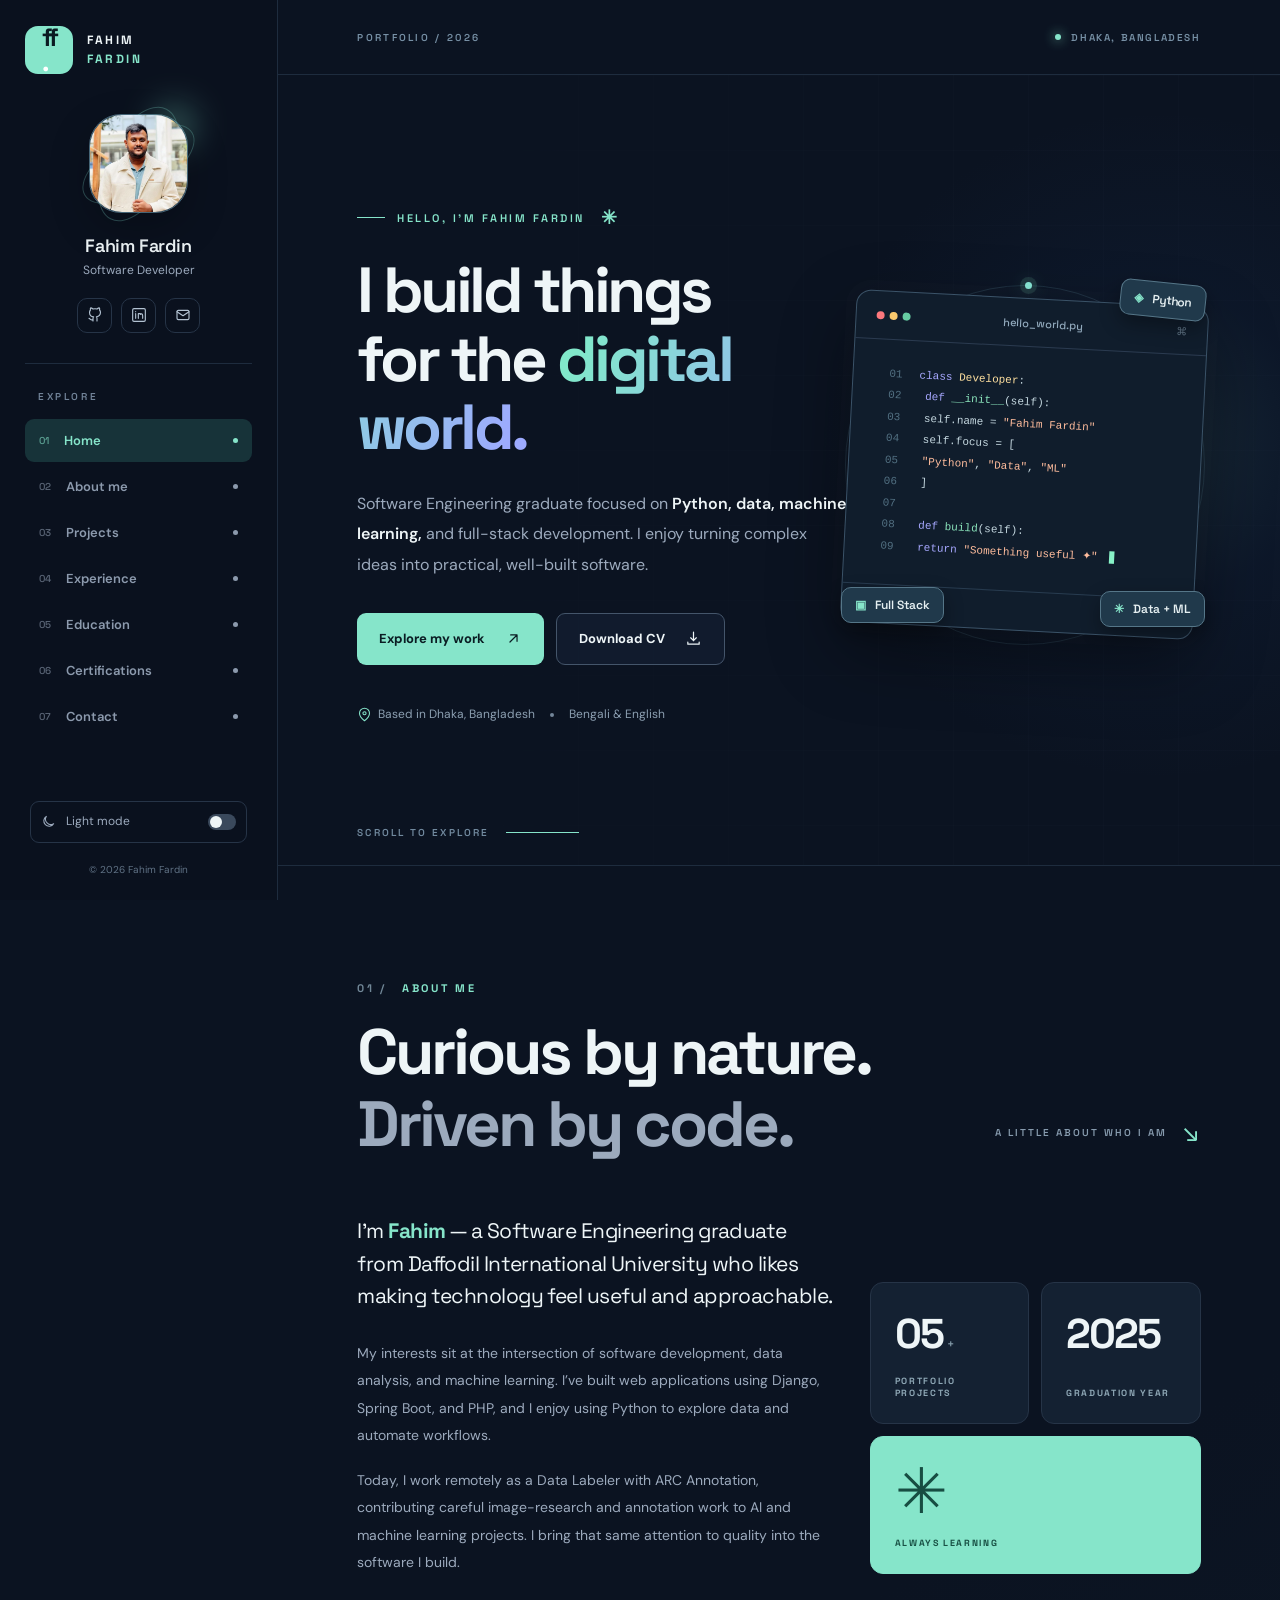
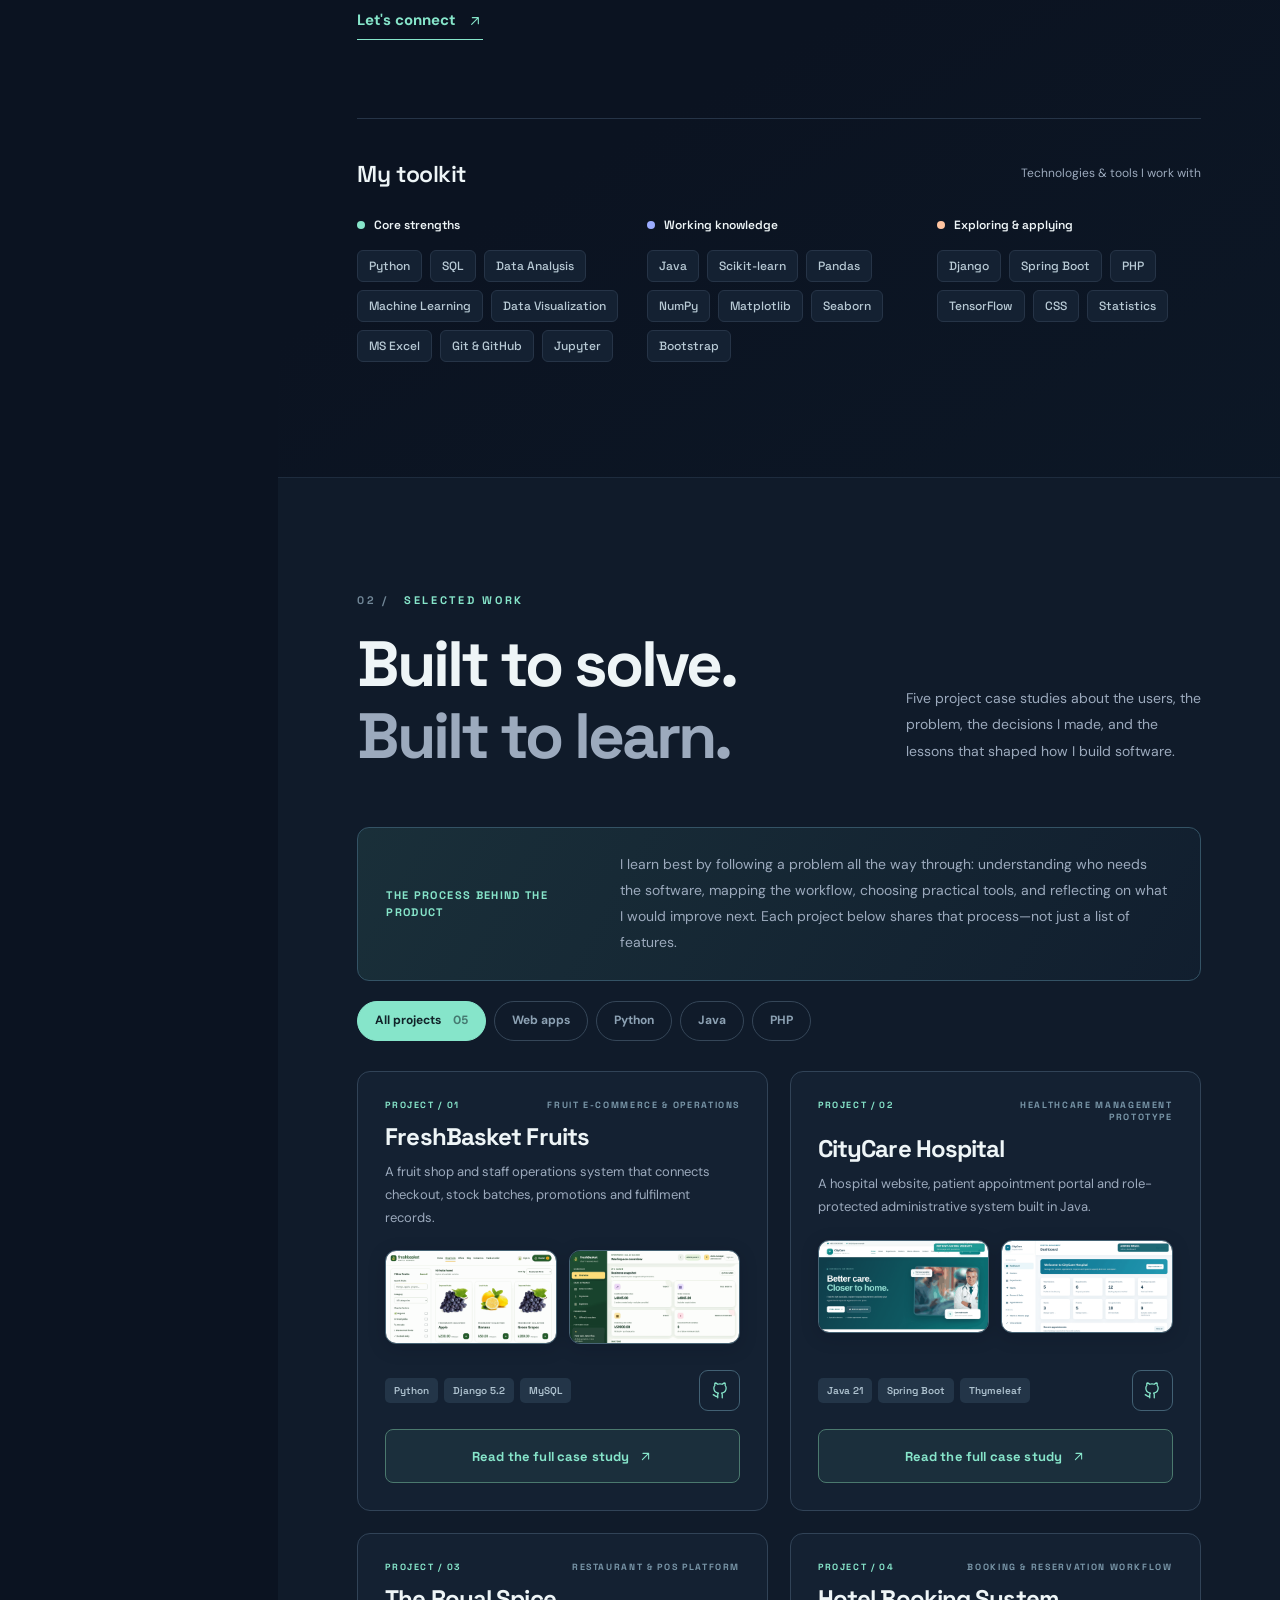
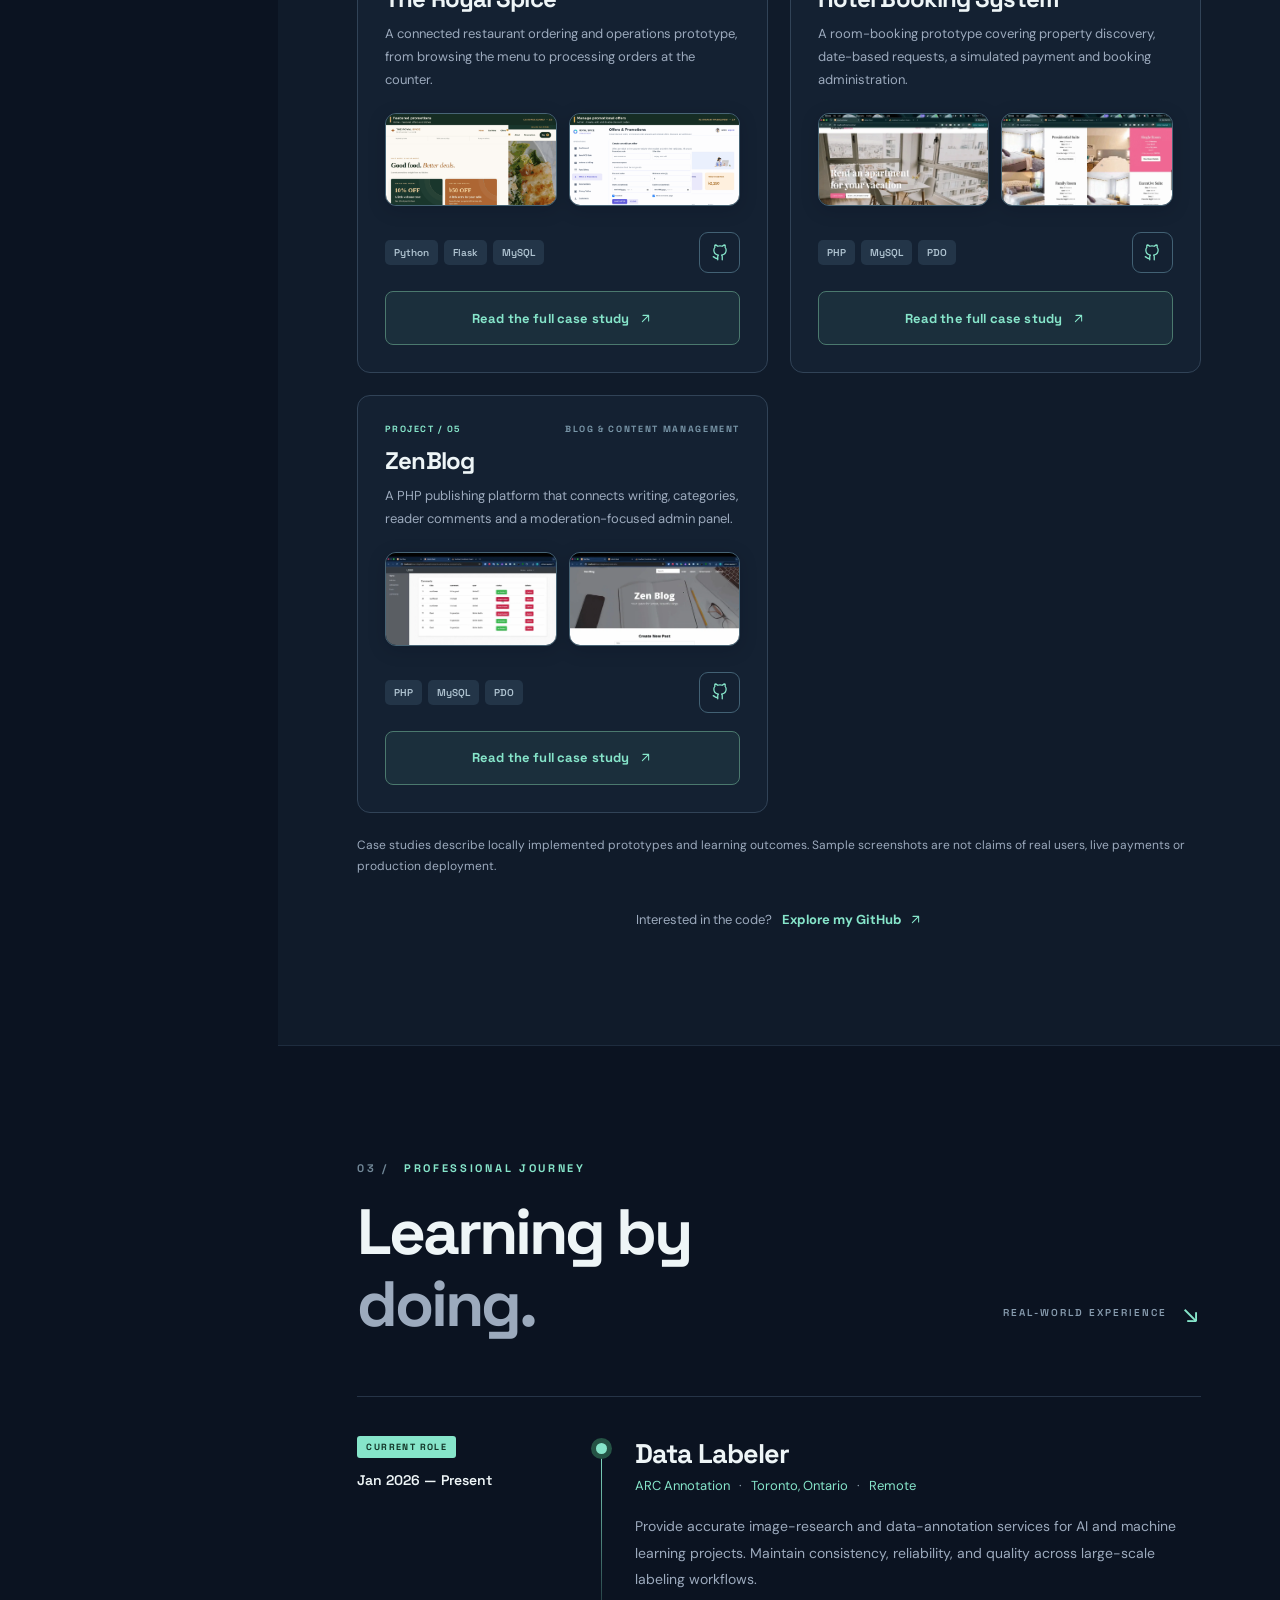
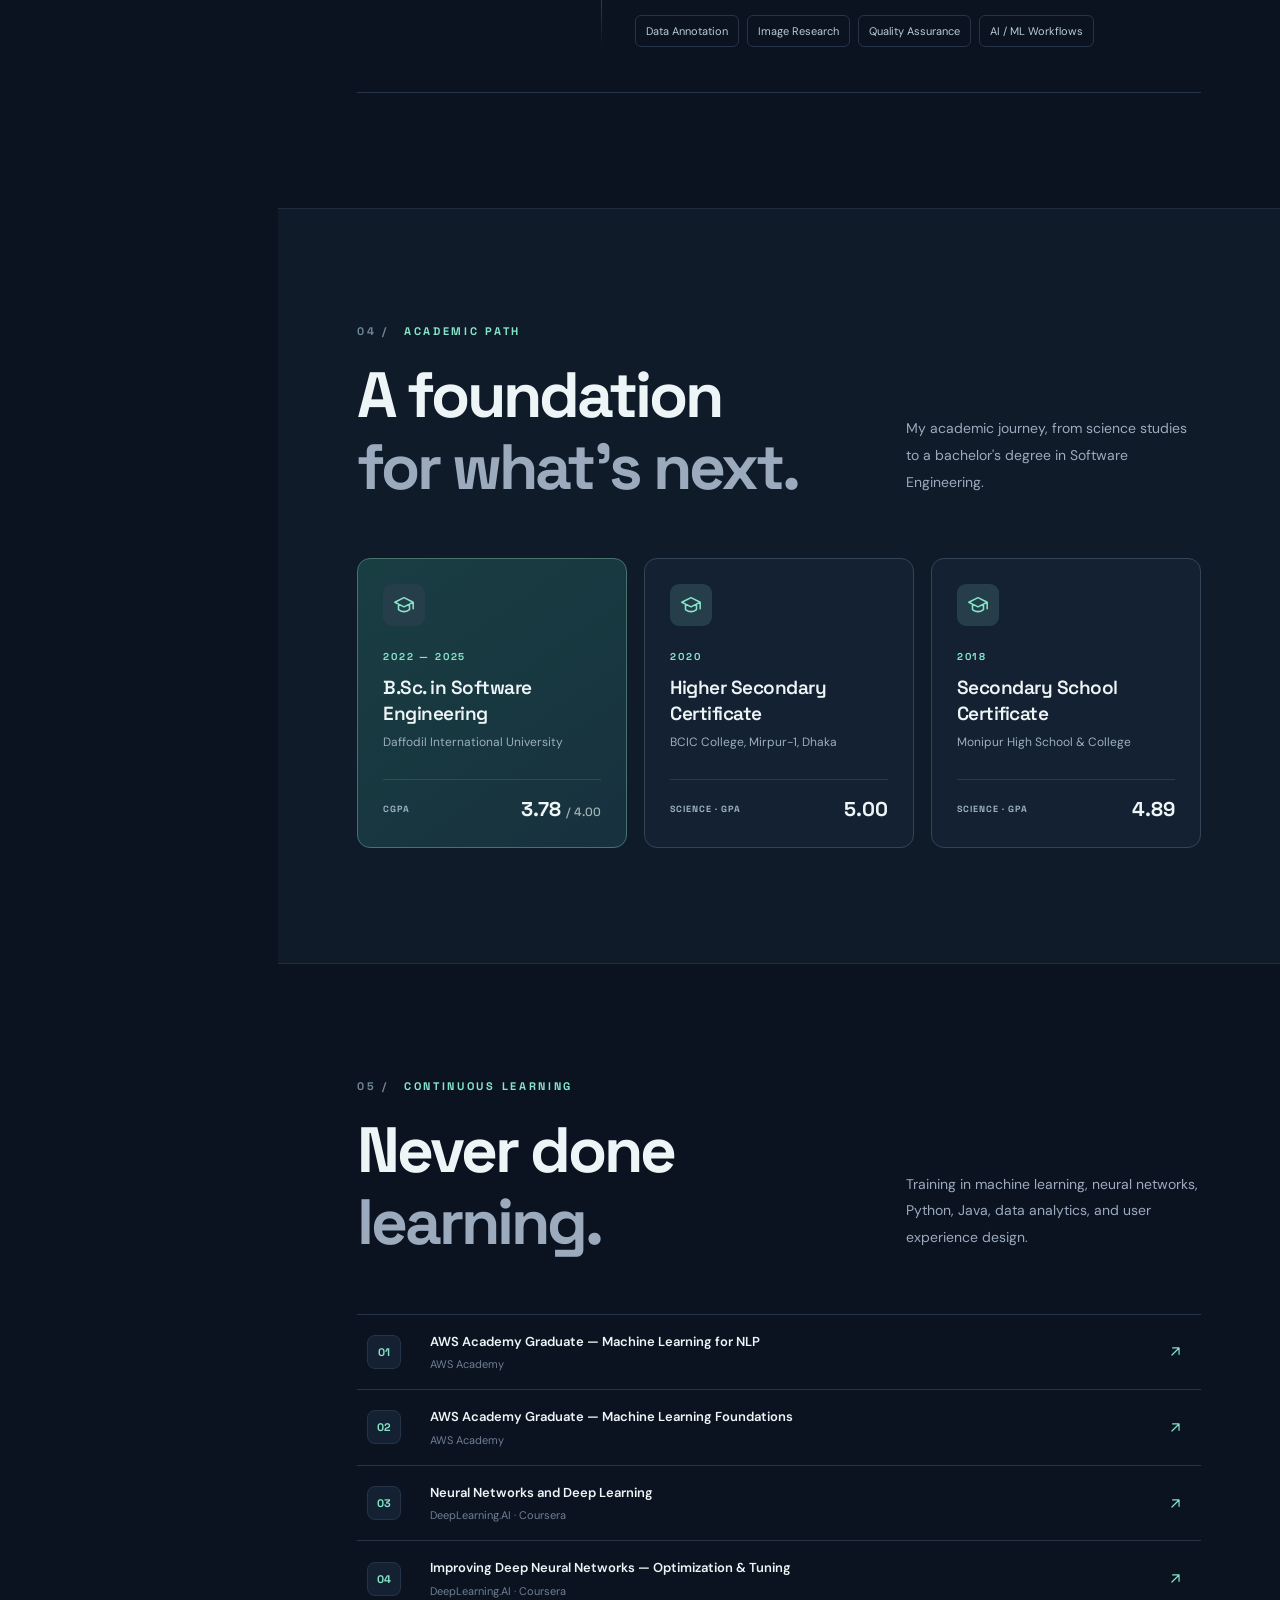
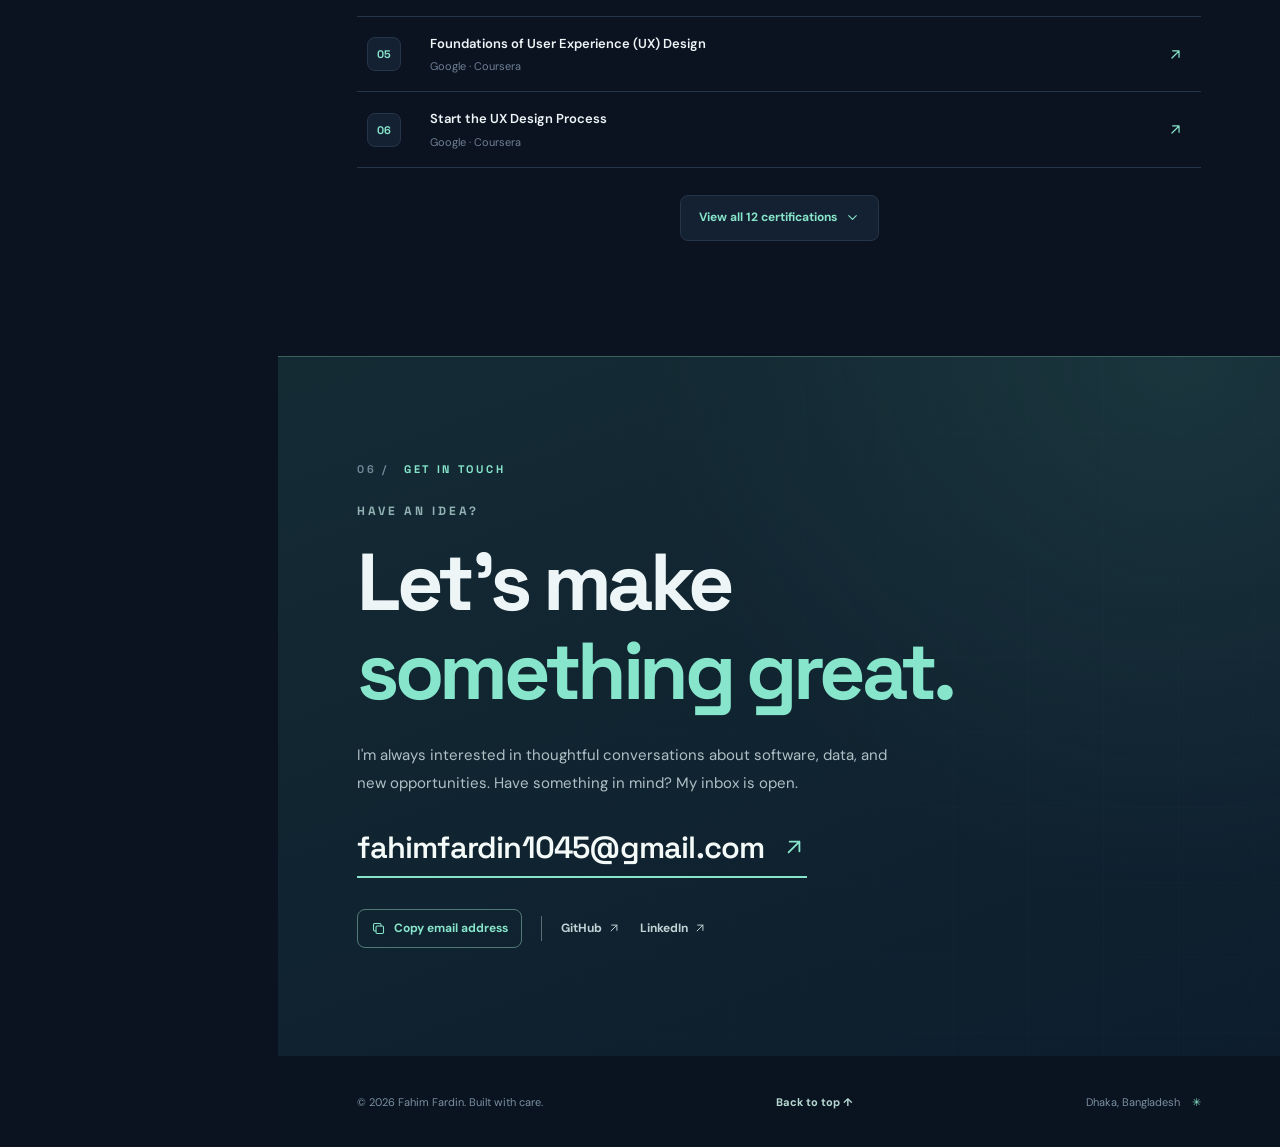
==== commit d59a46aa: "Fix Selected Work project card design" ====
--- a/index.html
+++ b/index.html
@@ -28,7 +28,7 @@
       href="https://fonts.googleapis.com/css2?family=DM+Sans:wght@400;500;600;700&family=Space+Grotesk:wght@400;500;600;700&display=swap"
       rel="stylesheet"
     />
-    <link rel="stylesheet" href="assets/css/styles.css?v=20261025-ref02" />
+    <link rel="stylesheet" href="assets/css/styles.css?v=20261029-layoutfix" />
   </head>
   <body>
     <svg
--- a/assets/css/styles.css
+++ b/assets/css/styles.css
@@ -433,3 +433,49 @@
  .work-project .work-preview-strip > a{border-radius:8px}
 }
 @media(prefers-reduced-motion:reduce){.work-project .work-preview-strip a,.work-project .work-preview-strip img{transition:none!important}}
+
+/* FIXED — Home illustration and About Me section boundary.
+   The code sample is HTML, not a <pre>: preserving all indentation as
+   whitespace created dozens of phantom lines and an oversized code card. */
+.hero-content,
+.hero-visual,
+.code-card {
+  min-width: 0;
+}
+
+.code-body {
+  white-space: normal;
+  line-height: 1.95;
+}
+
+/* Each code row must stay together, without preserving source indentation. */
+.code-body > div {
+  white-space: nowrap;
+}
+
+.code-card {
+  max-width: 100%;
+}
+
+/* Keep the headline inside its grid column instead of under the illustration. */
+@media (min-width: 751px) {
+  .hero-content { container-type: inline-size; }
+  .hero h1 {
+    font-size: clamp(43px, 5vw, 80px);
+    letter-spacing: -0.055em;
+  }
+  @supports (font-size: 1cqw) {
+    .hero h1 { font-size: clamp(43px, 13cqw, 80px); }
+  }
+}
+
+/* Small phones require natural word wrapping instead of clipped text. */
+@media (max-width: 510px) {
+  .hero h1 {
+    white-space: normal;
+    overflow-wrap: normal;
+  }
+  .hero-visual { width: 100%; }
+  .code-card { width: min(100%, 310px); }
+  .code-body { line-height: 1.85; }
+}
